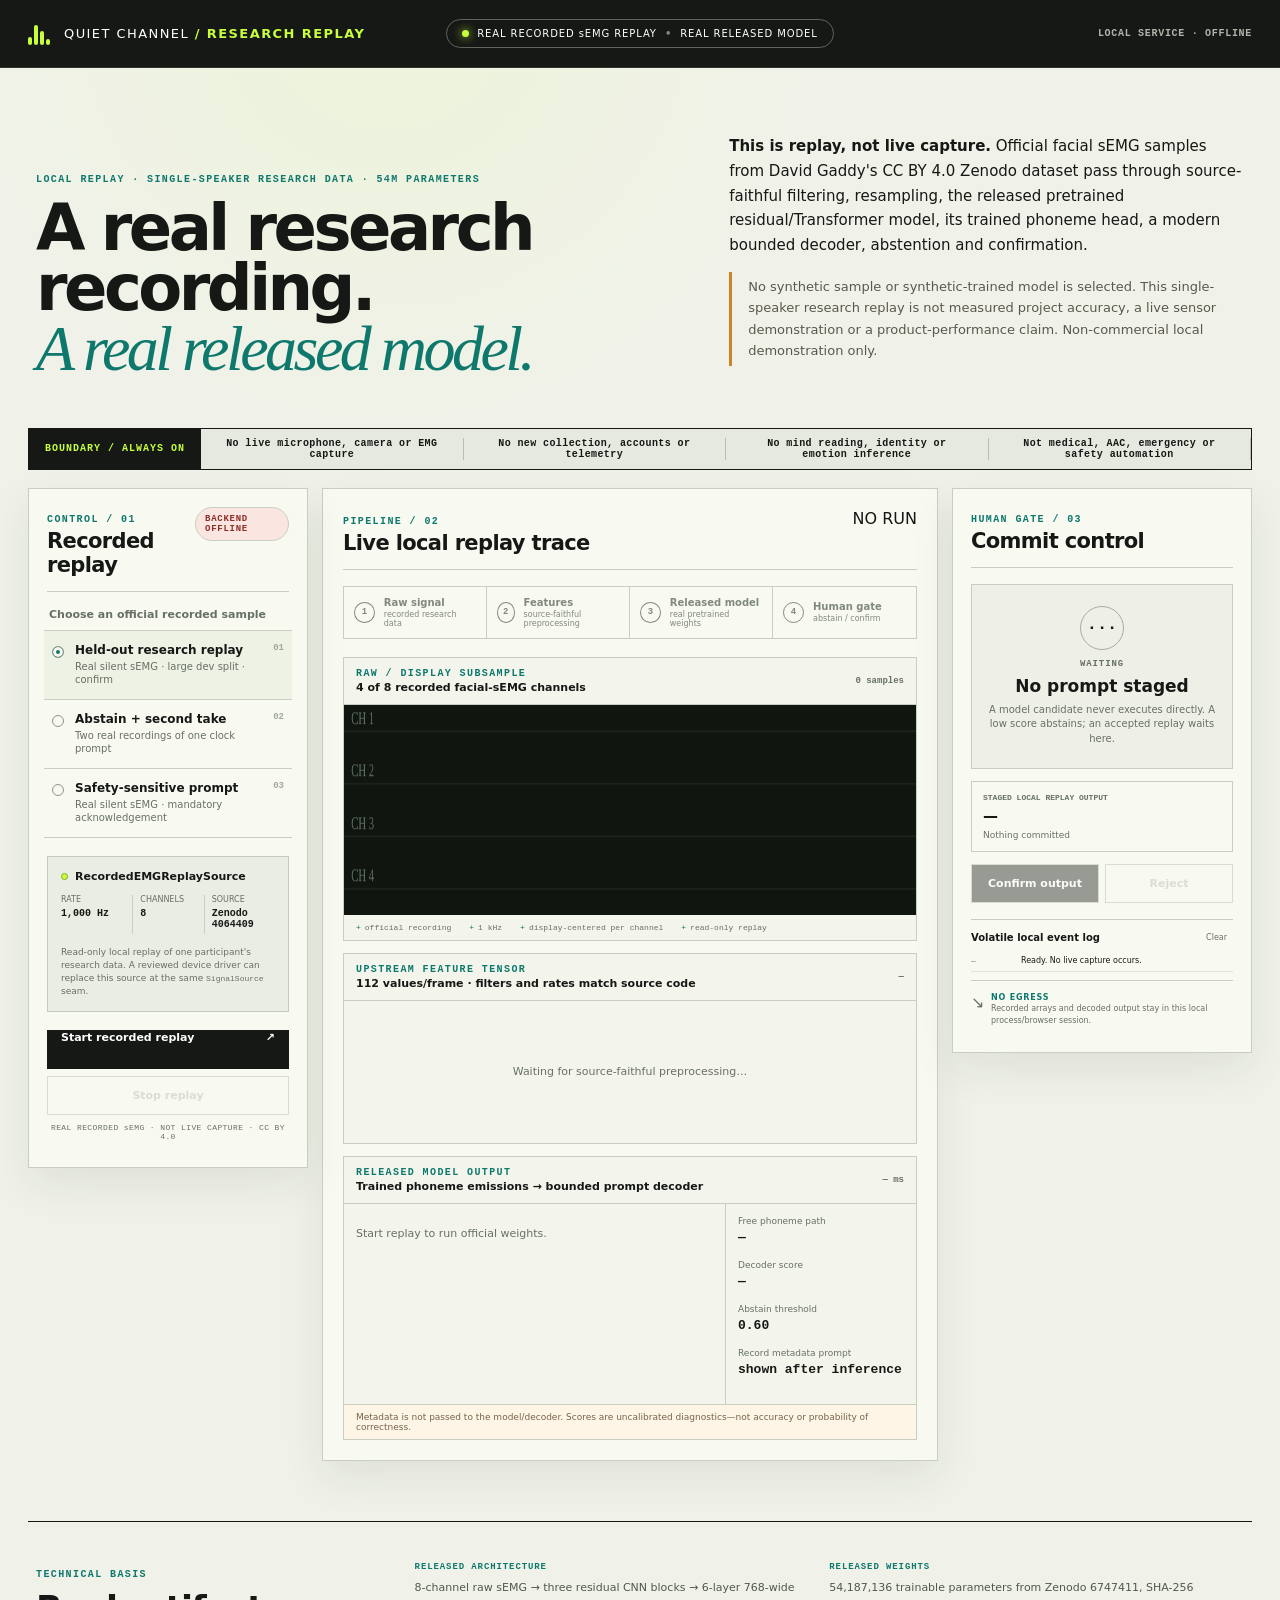
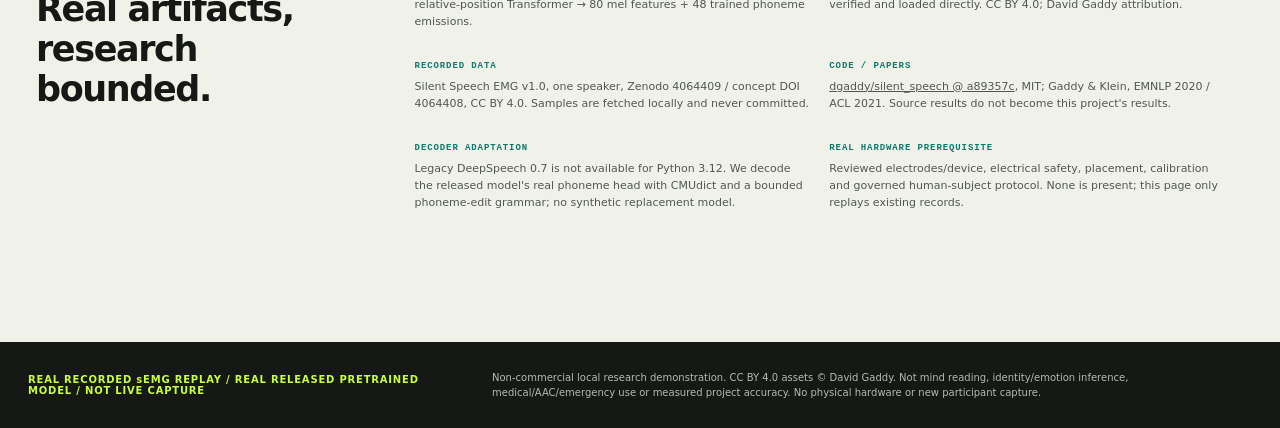
==== realtime/client/index.html @ ae97d1d3 "Upgrade demo to official model and recorded sEMG" ====
<!doctype html>
<html lang="en">
<head>
  <meta charset="utf-8">
  <meta name="viewport" content="width=device-width,initial-scale=1">
  <meta name="description" content="Local replay of real recorded silent-speech sEMG through David Gaddy's real released pretrained model.">
  <title>Quiet Channel / real research replay</title>
  <link rel="stylesheet" href="styles.css">
  <script src="app.js" defer></script>
</head>
<body>
  <a class="skip" href="#bench">Skip to replay bench</a>
  <header class="topbar">
    <a class="brand" href="/" aria-label="Quiet Channel Real Research Replay">
      <span class="brand-mark" aria-hidden="true"><i></i><i></i><i></i><i></i></span>
      <span>QUIET CHANNEL <b>/ RESEARCH REPLAY</b></span>
    </a>
    <div class="truth-chip"><span></span> REAL RECORDED sEMG REPLAY <b>•</b> REAL RELEASED MODEL</div>
    <div id="service-health" class="health">LOCAL SERVICE · CONNECTING</div>
  </header>

  <main id="bench">
    <section class="intro">
      <div>
        <p class="eyebrow">LOCAL REPLAY · SINGLE-SPEAKER RESEARCH DATA · 54M PARAMETERS</p>
        <h1>A real research recording.<br><em>A real released model.</em></h1>
      </div>
      <div class="intro-copy">
        <p><strong>This is replay, not live capture.</strong> Official facial sEMG samples from David Gaddy's CC BY 4.0 Zenodo dataset pass through source-faithful filtering, resampling, the released pretrained residual/Transformer model, its trained phoneme head, a modern bounded decoder, abstention and confirmation.</p>
        <p class="warning">No synthetic sample or synthetic-trained model is selected. This single-speaker research replay is not measured project accuracy, a live sensor demonstration or a product-performance claim. Non-commercial local demonstration only.</p>
      </div>
    </section>

    <section class="boundary" aria-label="claim boundary">
      <strong>BOUNDARY / ALWAYS ON</strong>
      <span>No live microphone, camera or EMG capture</span>
      <span>No new collection, accounts or telemetry</span>
      <span>No mind reading, identity or emotion inference</span>
      <span>Not medical, AAC, emergency or safety automation</span>
    </section>

    <div class="workspace">
      <aside class="control panel">
        <div class="panel-head">
          <div><small>CONTROL / 01</small><h2>Recorded replay</h2></div>
          <span id="capture-state" class="state ready">READY</span>
        </div>

        <fieldset id="scenario-list">
          <legend>Choose an official recorded sample</legend>
          <label class="scenario selected">
            <input type="radio" name="scenario" value="clear" checked>
            <span><b>Held-out research replay</b><small>Real silent sEMG · large dev split · confirm</small></span><em>01</em>
          </label>
          <label class="scenario">
            <input type="radio" name="scenario" value="ambiguous">
            <span><b>Abstain + second take</b><small>Two real recordings of one clock prompt</small></span><em>02</em>
          </label>
          <label class="scenario">
            <input type="radio" name="scenario" value="safety">
            <span><b>Safety-sensitive prompt</b><small>Real silent sEMG · mandatory acknowledgement</small></span><em>03</em>
          </label>
        </fieldset>

        <div class="source-card">
          <div><span class="pulse"></span><b>RecordedEMGReplaySource</b></div>
          <dl><div><dt>Rate</dt><dd>1,000 Hz</dd></div><div><dt>Channels</dt><dd>8</dd></div><div><dt>Source</dt><dd>Zenodo 4064409</dd></div></dl>
          <p>Read-only local replay of one participant's research data. A reviewed device driver can replace this source at the same <code>SignalSource</code> seam.</p>
        </div>

        <div class="actions">
          <button id="start" class="primary" type="button">Start recorded replay <span>↗</span></button>
          <button id="stop" type="button" disabled>Stop replay</button>
        </div>
        <p class="microcopy">REAL RECORDED sEMG · NOT LIVE CAPTURE · CC BY 4.0</p>
      </aside>

      <section class="pipeline panel" aria-labelledby="pipeline-title">
        <div class="panel-head">
          <div><small>PIPELINE / 02</small><h2 id="pipeline-title">Live local replay trace</h2></div>
          <span id="elapsed">NO RUN</span>
        </div>

        <ol class="rail" aria-label="pipeline stages">
          <li data-stage="raw_signal"><i>1</i><span>Raw signal<small>recorded research data</small></span></li>
          <li data-stage="features"><i>2</i><span>Features<small>source-faithful preprocessing</small></span></li>
          <li data-stage="model"><i>3</i><span>Released model<small>real pretrained weights</small></span></li>
          <li data-stage="decision"><i>4</i><span>Human gate<small>abstain / confirm</small></span></li>
        </ol>

        <div class="visuals">
          <article class="visual raw-card">
            <header><div><small>RAW / DISPLAY SUBSAMPLE</small><b>4 of 8 recorded facial-sEMG channels</b></div><span id="sample-count">0 samples</span></header>
            <canvas id="signal-canvas" width="960" height="230" aria-label="Replay display of recorded research sEMG channels"></canvas>
            <footer><span>official recording</span><span>1 kHz</span><span>display-centered per channel</span><span>read-only replay</span></footer>
          </article>

          <article class="visual feature-card">
            <header><div><small>UPSTREAM FEATURE TENSOR</small><b>112 values/frame · filters and rates match source code</b></div><span id="feature-shape">—</span></header>
            <div id="feature-bars" class="feature-bars" aria-label="Extracted real-recording feature values"><p>Waiting for source-faithful preprocessing…</p></div>
          </article>

          <article class="visual model-card">
            <header><div><small>RELEASED MODEL OUTPUT</small><b>Trained phoneme emissions → bounded prompt decoder</b></div><span id="latency">— ms</span></header>
            <div class="model-grid">
              <div id="candidates" class="candidates"><p>Start replay to run official weights.</p></div>
              <dl class="metrics">
                <div><dt>Free phoneme path</dt><dd id="raw-ctc">—</dd></div>
                <div><dt>Decoder score</dt><dd id="confidence">—</dd></div>
                <div><dt>Abstain threshold</dt><dd>0.60</dd></div>
                <div><dt>Record metadata prompt</dt><dd id="record-reference">shown after inference</dd></div>
              </dl>
            </div>
            <p class="score-note">Metadata is not passed to the model/decoder. Scores are uncalibrated diagnostics—not accuracy or probability of correctness.</p>
          </article>
        </div>
      </section>

      <aside class="decision panel">
        <div class="panel-head"><div><small>HUMAN GATE / 03</small><h2>Commit control</h2></div></div>
        <div id="decision-box" class="decision-box idle">
          <span class="decision-icon">···</span>
          <small id="decision-label">WAITING</small>
          <h3 id="decision-title">No prompt staged</h3>
          <p id="decision-reason">A model candidate never executes directly. A low score abstains; an accepted replay waits here.</p>
        </div>
        <div id="output-card" class="output-card">
          <small>STAGED LOCAL REPLAY OUTPUT</small>
          <strong id="staged-output">—</strong>
          <span id="output-status">Nothing committed</span>
        </div>
        <label id="safety-row" class="safety-row hidden"><input id="safety-ack" type="checkbox"> I reviewed this safety-sensitive replay candidate. No actuation is connected.</label>
        <div class="decision-actions">
          <button id="confirm" class="confirm" type="button" disabled>Confirm output</button>
          <button id="reject" type="button" disabled>Reject</button>
          <button id="repair" class="repair hidden" type="button">Replay second real take</button>
        </div>
        <div class="privacy-log">
          <header><b>Volatile local event log</b><button id="clear-log" type="button">Clear</button></header>
          <ol id="event-log"><li><time>—</time><span>Ready. No live capture occurs.</span></li></ol>
        </div>
        <p class="no-egress"><span>↘</span><b>NO EGRESS</b> Recorded arrays and decoded output stay in this local process/browser session.</p>
      </aside>
    </div>

    <section class="technical">
      <div><small>TECHNICAL BASIS</small><h2>Real artifacts,<br>research bounded.</h2></div>
      <dl>
        <div><dt>Released architecture</dt><dd>8-channel raw sEMG → three residual CNN blocks → 6-layer 768-wide relative-position Transformer → 80 mel features + 48 trained phoneme emissions.</dd></div>
        <div><dt>Released weights</dt><dd>54,187,136 trainable parameters from Zenodo 6747411, SHA-256 verified and loaded directly. CC BY 4.0; David Gaddy attribution.</dd></div>
        <div><dt>Recorded data</dt><dd>Silent Speech EMG v1.0, one speaker, Zenodo 4064409 / concept DOI 4064408, CC BY 4.0. Samples are fetched locally and never committed.</dd></div>
        <div><dt>Code / papers</dt><dd><a href="https://github.com/dgaddy/silent_speech/tree/a89357c2086609b432919b9d14ffc0be5d8983d5">dgaddy/silent_speech @ a89357c</a>, MIT; Gaddy &amp; Klein, EMNLP 2020 / ACL 2021. Source results do not become this project's results.</dd></div>
        <div><dt>Decoder adaptation</dt><dd>Legacy DeepSpeech 0.7 is not available for Python 3.12. We decode the released model's real phoneme head with CMUdict and a bounded phoneme-edit grammar; no synthetic replacement model.</dd></div>
        <div><dt>Real hardware prerequisite</dt><dd>Reviewed electrodes/device, electrical safety, placement, calibration and governed human-subject protocol. None is present; this page only replays existing records.</dd></div>
      </dl>
    </section>
  </main>

  <footer class="footer">
    <strong>REAL RECORDED sEMG REPLAY / REAL RELEASED PRETRAINED MODEL / NOT LIVE CAPTURE</strong>
    <p>Non-commercial local research demonstration. CC BY 4.0 assets © David Gaddy. Not mind reading, identity/emotion inference, medical/AAC/emergency use or measured project accuracy. No physical hardware or new participant capture.</p>
  </footer>
</body>
</html>
---- realtime/client/styles.css ----
:root{--ink:#151815;--paper:#f0f2e9;--panel:#f8faf2;--line:#c9cec2;--muted:#677064;--lime:#c8ff3d;--teal:#0e786d;--red:#c94638;--amber:#cc842c;--blue:#2e62d5;--shadow:0 16px 40px rgba(27,33,26,.08);font-family:Inter,ui-sans-serif,system-ui,-apple-system,BlinkMacSystemFont,"Segoe UI",sans-serif;color:var(--ink);background:var(--paper);font-synthesis:none}
*{box-sizing:border-box}body{margin:0;background:radial-gradient(circle at 30% 0,rgba(200,255,61,.09),transparent 27rem),var(--paper)}button,input{font:inherit}button{cursor:pointer}button:disabled{cursor:not-allowed;opacity:.42}a{color:inherit}.skip{position:fixed;top:-60px;left:20px;background:var(--ink);color:white;padding:12px;z-index:99}.skip:focus{top:20px}
.topbar{height:68px;border-bottom:1px solid #30342f;background:var(--ink);color:white;display:grid;grid-template-columns:1fr auto 1fr;align-items:center;padding:0 28px;position:sticky;top:0;z-index:20}.brand{display:flex;align-items:center;gap:12px;text-decoration:none;font-size:13px;letter-spacing:.11em}.brand b{color:var(--lime);font-weight:650}.brand-mark{display:flex;align-items:end;gap:2px;width:24px;height:22px}.brand-mark i{display:block;width:4px;border-radius:3px;background:var(--lime);animation:levels 1.8s ease-in-out infinite}.brand-mark i:nth-child(1){height:8px}.brand-mark i:nth-child(2){height:20px;animation-delay:.2s}.brand-mark i:nth-child(3){height:14px;animation-delay:.4s}.brand-mark i:nth-child(4){height:6px;animation-delay:.6s}@keyframes levels{50%{transform:scaleY(.55)}}.truth-chip{border:1px solid #5e655a;border-radius:99px;padding:8px 15px;font-size:10px;letter-spacing:.09em;display:flex;align-items:center;gap:8px}.truth-chip span{width:7px;height:7px;background:var(--lime);border-radius:50%;box-shadow:0 0 10px var(--lime)}.truth-chip b{color:#818a7b}.health{justify-self:end;font:600 10px ui-monospace,SFMono-Regular,monospace;color:#aeb5aa;letter-spacing:.07em}.health.online{color:var(--lime)}
main{max-width:1600px;margin:auto;padding:0 28px 60px}.intro{display:grid;grid-template-columns:1.1fr .9fr;gap:5vw;padding:66px 8px 48px;align-items:end}.eyebrow,.panel-head small,.technical small,.visual header small{font:650 10px ui-monospace,SFMono-Regular,monospace;letter-spacing:.14em;color:var(--teal)}h1{font-size:clamp(44px,5vw,78px);letter-spacing:-.055em;line-height:.94;margin:13px 0 0;font-weight:620}h1 em{font-family:Georgia,serif;font-weight:400;color:var(--teal)}.intro-copy{font-size:15px;line-height:1.65;max-width:660px}.intro-copy p{margin:0 0 14px}.warning{border-left:3px solid var(--amber);padding:4px 0 4px 16px;color:#5a574e;font-size:13px}.boundary{border:1px solid var(--ink);display:flex;align-items:center;gap:0;background:#e6e9df;min-height:42px;margin-bottom:18px;font:600 10px ui-monospace,SFMono-Regular,monospace;letter-spacing:.04em}.boundary strong{align-self:stretch;display:flex;align-items:center;padding:0 16px;background:var(--ink);color:var(--lime);letter-spacing:.1em}.boundary span{padding:0 17px;border-right:1px solid #b9beb2;flex:1;text-align:center}
.workspace{display:grid;grid-template-columns:280px minmax(560px,1fr) 300px;gap:14px;align-items:start}.panel{background:var(--panel);border:1px solid var(--line);box-shadow:var(--shadow);min-width:0}.control,.decision{padding:18px;position:sticky;top:84px}.pipeline{padding:20px}.panel-head{display:flex;align-items:start;justify-content:space-between;border-bottom:1px solid var(--line);padding-bottom:14px;margin-bottom:16px}.panel-head h2{font-size:21px;letter-spacing:-.03em;margin:3px 0 0}.state{font:700 9px ui-monospace,monospace;border:1px solid var(--line);border-radius:99px;padding:6px 9px;letter-spacing:.08em}.state.running{background:#ecffd1;border-color:#8bb83a;color:#365913}.state.abstain{background:#fff1dd;border-color:#d69245;color:#7b4614}.state.confirmed{background:#dff7f1;border-color:#4e9b8e;color:#185d55}.state.error,.state.stopped{background:#fbe5e1;color:#8b3029}
fieldset{padding:0;border:0;margin:0 0 15px}legend{font-size:11px;font-weight:700;margin-bottom:9px;color:var(--muted)}.scenario{display:grid;grid-template-columns:14px 1fr auto;gap:9px;align-items:start;padding:12px 8px;margin:0 -3px;border-top:1px solid var(--line);cursor:pointer}.scenario:last-child{border-bottom:1px solid var(--line)}.scenario input{appearance:none;width:12px;height:12px;margin:3px 0;border-radius:50%;border:1px solid #8e9689}.scenario input:checked{background:var(--teal);box-shadow:inset 0 0 0 3px var(--panel)}.scenario span{display:flex;flex-direction:column;gap:3px}.scenario b{font-size:12px}.scenario small{font-size:10px;color:var(--muted);line-height:1.35}.scenario em{font:600 9px ui-monospace,monospace;color:#a1a89c;font-style:normal}.scenario.selected{background:#edf2e5}.source-card{background:#e9ede3;border:1px solid #c4cabd;padding:13px;margin:18px 0}.source-card>div{display:flex;align-items:center;gap:7px;font-size:11px}.pulse{width:7px;height:7px;border-radius:50%;background:var(--lime);border:1px solid #82aa23}.source-card dl{display:grid;grid-template-columns:repeat(3,1fr);margin:12px 0}.source-card dl div{border-left:1px solid var(--line);padding-left:7px}.source-card dl div:first-child{border:0;padding:0}.source-card dt{font-size:8px;text-transform:uppercase;color:var(--muted)}.source-card dd{font:600 10px ui-monospace,monospace;margin:4px 0}.source-card p{font-size:9px;line-height:1.45;color:var(--muted);margin:0}.source-card code{font-size:8px}.actions{display:grid;gap:7px}.actions button,.decision-actions button{border:1px solid #adb4a6;background:transparent;min-height:39px;font-size:11px;font-weight:700}.actions .primary{background:var(--ink);color:white;border-color:var(--ink);display:flex;justify-content:space-between;padding:0 13px}.actions .primary:hover{color:var(--lime)}.microcopy{text-align:center;font:8px ui-monospace,monospace;color:var(--muted);letter-spacing:.05em}
.rail{list-style:none;display:grid;grid-template-columns:repeat(4,1fr);padding:0;margin:0 0 18px;border:1px solid var(--line)}.rail li{display:flex;align-items:center;gap:9px;padding:10px;border-right:1px solid var(--line);color:#81897d;position:relative}.rail li:last-child{border:0}.rail li.active{background:#edffd1;color:var(--ink)}.rail li.done:after{content:"";position:absolute;bottom:0;left:0;right:0;height:3px;background:var(--teal)}.rail i{font:600 9px ui-monospace,monospace;border:1px solid currentColor;border-radius:50%;width:21px;height:21px;display:grid;place-items:center;font-style:normal}.rail span{font-size:10px;font-weight:700}.rail small{display:block;font-size:8px;font-weight:500;margin-top:2px}.visuals{display:grid;gap:12px}.visual{border:1px solid var(--line);background:#f3f5ed}.visual header{padding:10px 12px;border-bottom:1px solid var(--line);display:flex;justify-content:space-between;align-items:center}.visual header>div{display:flex;flex-direction:column;gap:2px}.visual header b{font-size:11px}.visual header>span{font:600 9px ui-monospace,monospace;color:var(--muted)}#signal-canvas{display:block;width:100%;height:210px;background:#101510}.raw-card footer{display:flex;gap:18px;padding:8px 12px;font:8px ui-monospace,monospace;color:var(--muted)}.raw-card footer span:before{content:"+";color:var(--teal);margin-right:4px}.feature-bars{height:142px;padding:15px;display:flex;align-items:end;gap:5px;overflow:hidden}.feature-bars p{align-self:center;margin:auto;color:var(--muted);font-size:11px}.feature-bars i{display:block;flex:1;min-width:4px;background:linear-gradient(to top,var(--teal),#77c9ab);height:var(--height);transition:height .25s;border-radius:2px 2px 0 0}.model-grid{display:grid;grid-template-columns:1fr 190px;min-height:150px}.candidates{padding:12px;border-right:1px solid var(--line)}.candidates p{font-size:11px;color:var(--muted)}.candidate{display:grid;grid-template-columns:22px 1fr auto;gap:9px;align-items:center;padding:8px 0;border-bottom:1px solid #d8ddd2}.candidate i{font:700 9px ui-monospace,monospace;width:18px;height:18px;border-radius:50%;background:#dce2d6;display:grid;place-items:center;font-style:normal}.candidate:first-child i{background:var(--lime)}.candidate b{font-size:13px}.candidate span{font:600 9px ui-monospace,monospace;color:var(--muted)}.metrics{margin:0;padding:12px}.metrics div{margin-bottom:15px}.metrics dt{font-size:9px;color:var(--muted)}.metrics dd{font:650 13px ui-monospace,monospace;margin:4px 0;overflow-wrap:anywhere}.score-note{margin:0;border-top:1px solid var(--line);padding:7px 12px;font-size:9px;color:#76644b;background:#fff5e6}
.decision-box{border:1px solid var(--line);padding:16px;text-align:center;min-height:185px;display:flex;flex-direction:column;align-items:center;justify-content:center;background:#eef0e8}.decision-icon{font:700 17px ui-monospace,monospace;border:1px solid #a6aea0;width:44px;height:44px;display:grid;place-items:center;border-radius:50%;margin-bottom:9px}.decision-box small{font:700 9px ui-monospace,monospace;color:var(--muted);letter-spacing:.1em}.decision-box h3{font-size:17px;margin:7px 0}.decision-box p{font-size:10px;line-height:1.45;color:var(--muted);margin:0}.decision-box.abstain{background:#fff0dc;border-color:#d79a57}.decision-box.abstain .decision-icon{color:var(--amber);border-color:var(--amber)}.decision-box.confirm_required{background:#efffcf;border-color:#a7c95b}.decision-box.confirm_required .decision-icon{background:var(--lime)}.decision-box.confirmed{background:#dff6ef;border-color:#62a496}.output-card{margin:12px 0;border:1px solid var(--line);padding:11px;display:flex;flex-direction:column;gap:5px}.output-card small{font:650 8px ui-monospace,monospace;color:var(--muted)}.output-card strong{font-size:15px}.output-card span{font-size:9px;color:var(--muted)}.safety-row{display:flex;gap:8px;align-items:start;padding:10px;background:#fff0dd;font-size:10px;line-height:1.4}.hidden{display:none!important}.decision-actions{display:grid;grid-template-columns:1fr 1fr;gap:6px}.decision-actions .confirm{background:var(--ink);color:white}.decision-actions .repair{grid-column:1/-1;background:var(--amber);border-color:var(--amber);color:white}.privacy-log{margin-top:16px;border-top:1px solid var(--line);padding-top:12px}.privacy-log header{display:flex;justify-content:space-between;font-size:10px}.privacy-log header button{border:0;background:transparent;font-size:8px;color:var(--muted)}.privacy-log ol{list-style:none;padding:0;margin:8px 0;max-height:155px;overflow:auto}.privacy-log li{display:grid;grid-template-columns:45px 1fr;gap:5px;padding:5px 0;border-bottom:1px solid #e0e3db;font-size:8px;line-height:1.35}.privacy-log time{font-family:ui-monospace,monospace;color:var(--muted)}.no-egress{border-top:1px solid var(--line);padding-top:11px;font-size:8px;color:var(--muted);display:grid;grid-template-columns:20px auto;line-height:1.4}.no-egress span{grid-row:span 2;font-size:16px}.no-egress b{color:var(--teal);letter-spacing:.1em}
.technical{display:grid;grid-template-columns:.55fr 1.45fr;gap:5vw;margin-top:60px;border-top:1px solid var(--ink);padding:40px 8px}.technical h2{font-size:35px;letter-spacing:-.04em;margin:8px 0}.technical dl{margin:0;display:grid;grid-template-columns:1fr 1fr}.technical dl div{padding:0 20px 24px 0}.technical dt{font:700 9px ui-monospace,monospace;color:var(--teal);text-transform:uppercase;letter-spacing:.1em}.technical dd{margin:7px 0;font-size:11px;line-height:1.55;color:#50584f}.footer{background:var(--ink);color:white;display:flex;justify-content:space-between;gap:30px;align-items:center;padding:28px max(28px,calc((100vw - 1544px)/2));font-size:10px}.footer strong{color:var(--lime);letter-spacing:.08em}.footer p{max-width:760px;line-height:1.5;color:#b4bcb0;margin:0}
@media(max-width:1200px){.workspace{grid-template-columns:240px 1fr}.decision{grid-column:1/-1;position:static;display:grid;grid-template-columns:1fr 1fr;gap:12px}.decision .panel-head,.decision .privacy-log,.decision .no-egress{grid-column:1/-1}.boundary{flex-wrap:wrap}.boundary span{padding:10px}.truth-chip{font-size:8px}}
@media(max-width:820px){.topbar{height:auto;min-height:72px;grid-template-columns:1fr auto;padding:12px 16px}.truth-chip{grid-column:1/-1;grid-row:2;margin-top:9px;justify-content:center}.health{font-size:8px}main{padding:0 12px 40px}.intro{grid-template-columns:1fr;padding:40px 4px 28px}.boundary{display:block}.boundary>*{display:block!important;text-align:left!important;padding:9px 13px!important}.workspace{grid-template-columns:1fr}.control,.decision{position:static}.rail span small{display:none}.pipeline{padding:12px}.model-grid{grid-template-columns:1fr}.candidates{border-right:0;border-bottom:1px solid var(--line)}.decision{display:block}.technical{grid-template-columns:1fr}.technical dl{grid-template-columns:1fr}.footer{display:block;padding:25px 18px}.footer p{margin-top:12px}}
@media(prefers-reduced-motion:reduce){*{animation:none!important;transition:none!important}}
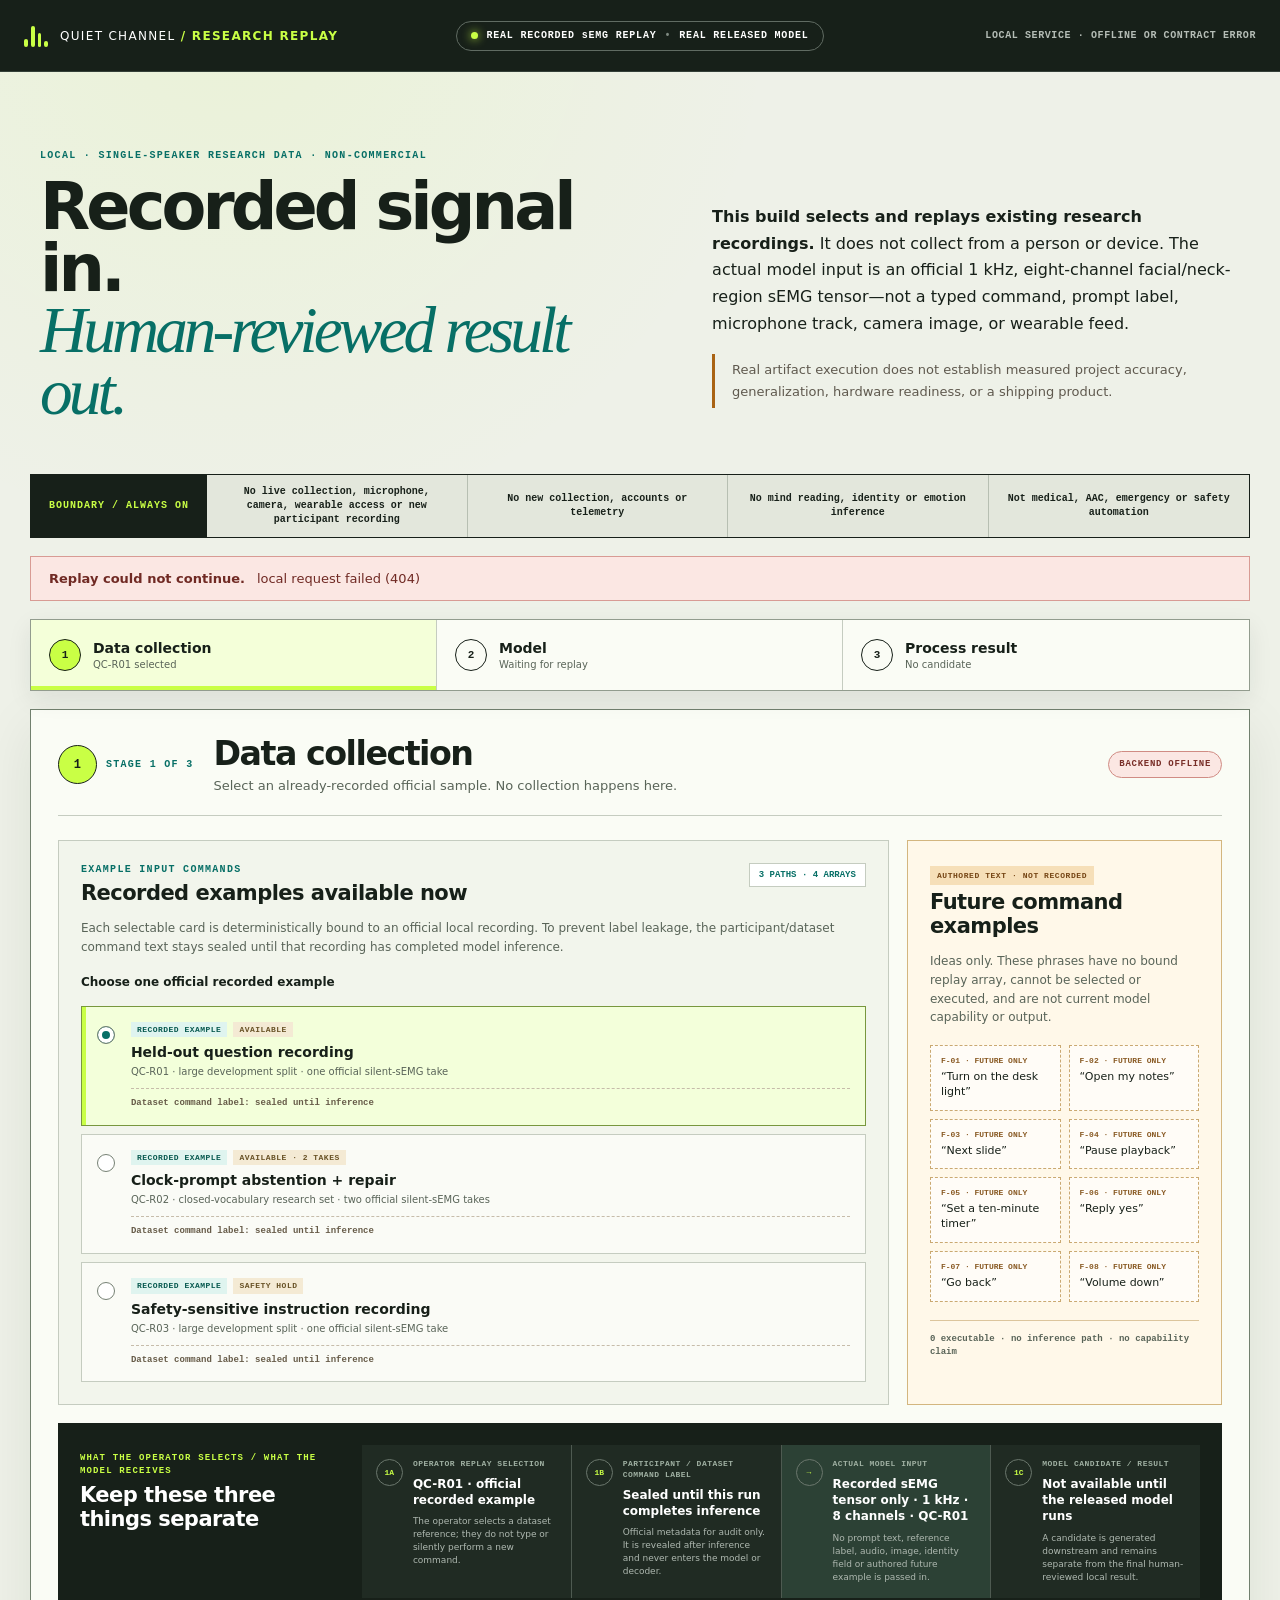
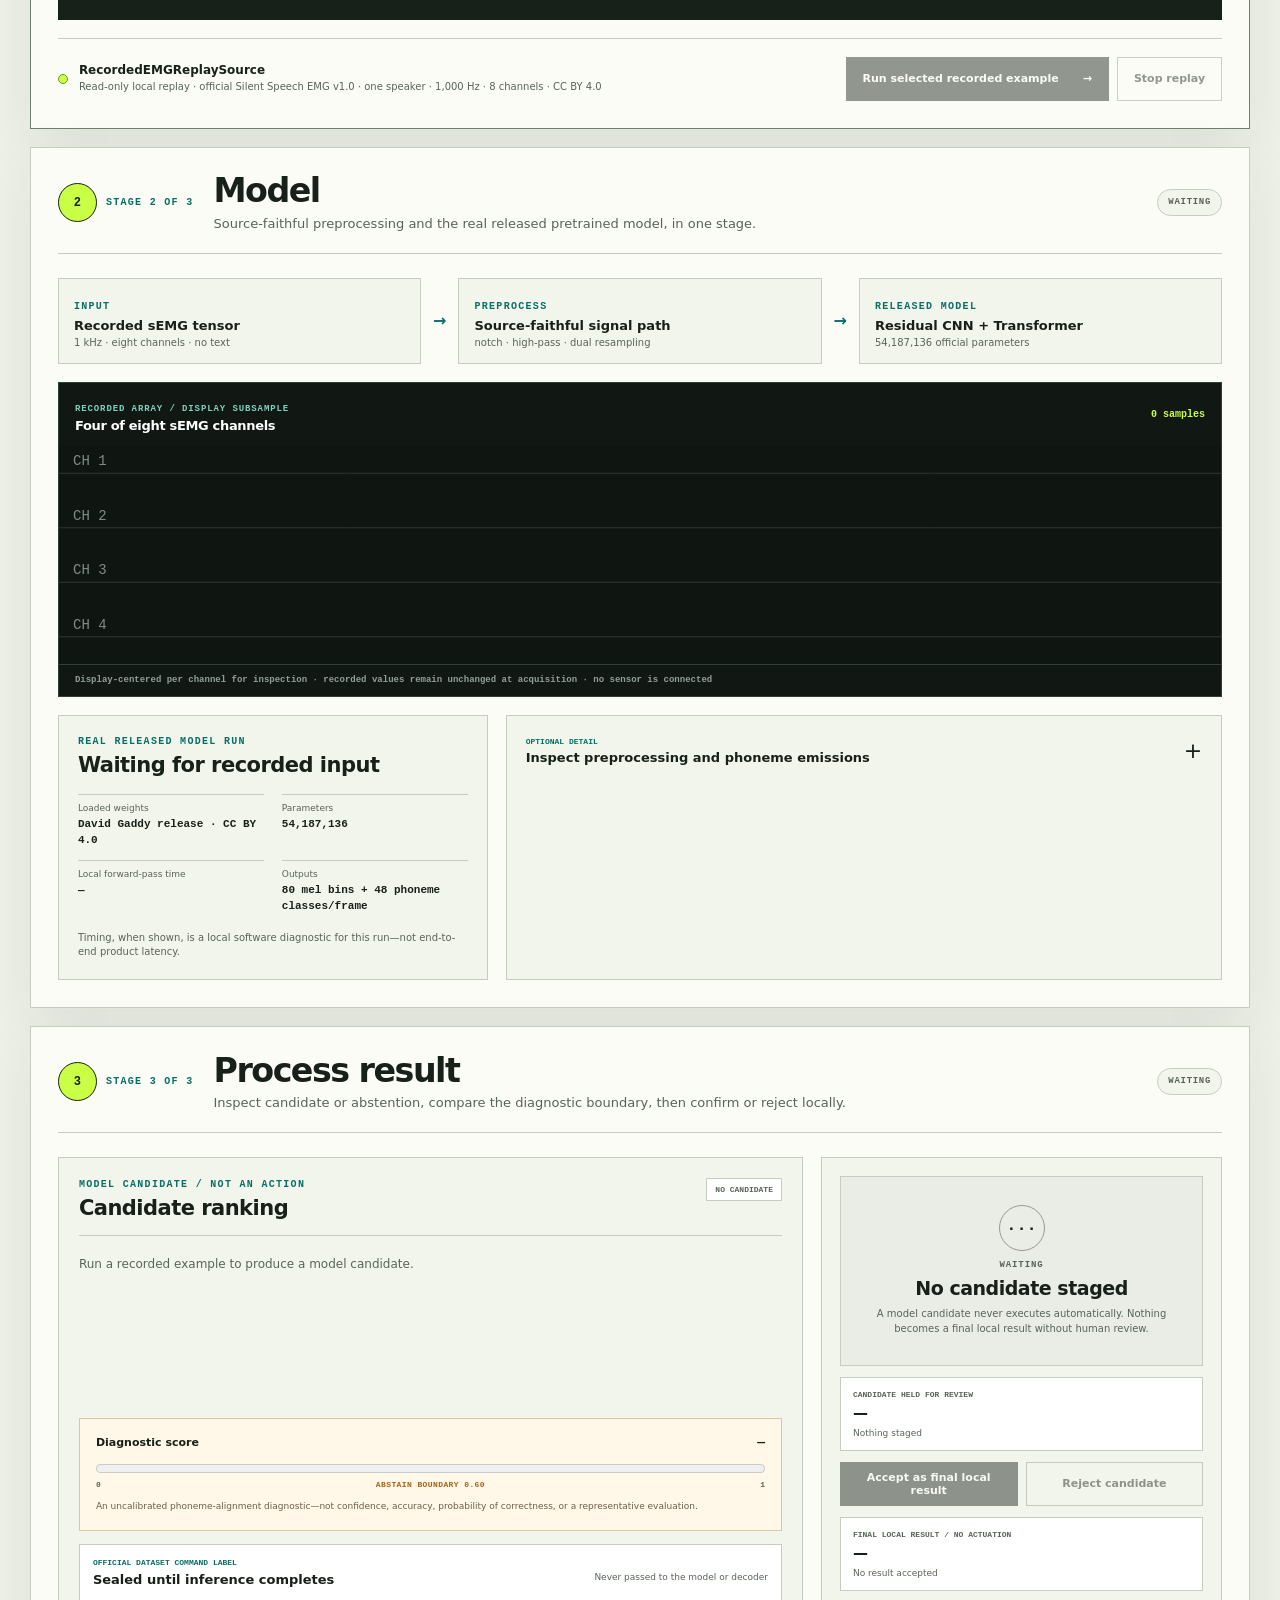
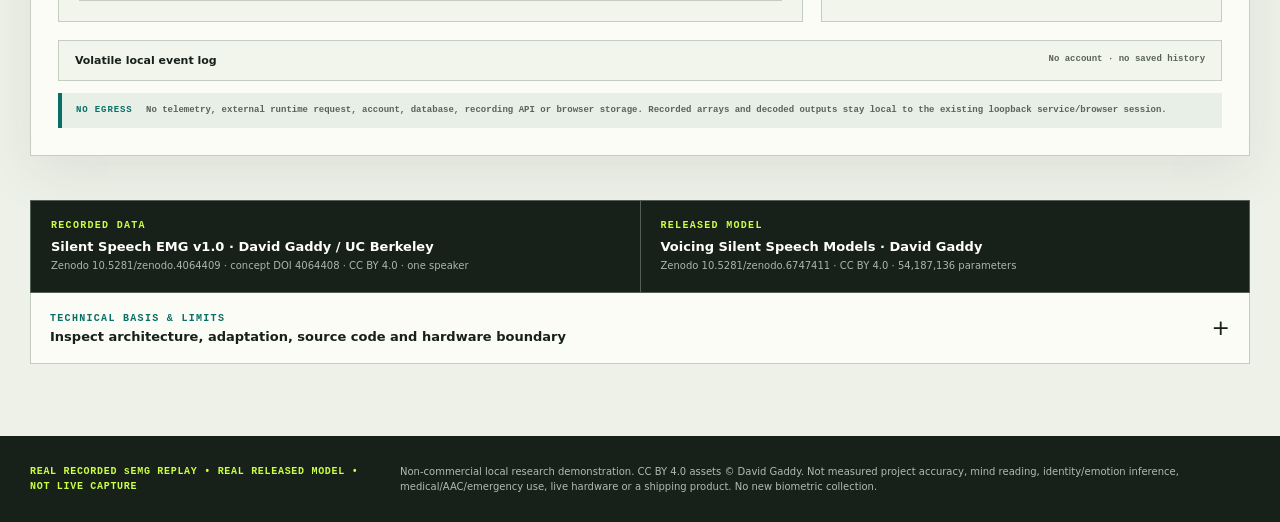
==== commit 73c62696: "Redesign recorded replay around three stages" ====
--- a/realtime/client/index.html
+++ b/realtime/client/index.html
@@ -3,162 +3,267 @@
 <head>
   <meta charset="utf-8">
   <meta name="viewport" content="width=device-width,initial-scale=1">
-  <meta name="description" content="Local replay of real recorded silent-speech sEMG through David Gaddy's real released pretrained model.">
-  <title>Quiet Channel / real research replay</title>
+  <meta name="description" content="Local three-stage replay of real recorded silent-speech sEMG through David Gaddy's real released pretrained model.">
+  <title>Quiet Channel / real recorded-sEMG replay</title>
   <link rel="stylesheet" href="styles.css">
+  <script src="replay-contract.js" defer></script>
   <script src="app.js" defer></script>
 </head>
 <body>
-  <a class="skip" href="#bench">Skip to replay bench</a>
+  <a class="skip-link" href="#stage-data">Skip to Data collection</a>
   <header class="topbar">
-    <a class="brand" href="/" aria-label="Quiet Channel Real Research Replay">
+    <a class="brand" href="#top" aria-label="Quiet Channel research replay, return to top">
       <span class="brand-mark" aria-hidden="true"><i></i><i></i><i></i><i></i></span>
       <span>QUIET CHANNEL <b>/ RESEARCH REPLAY</b></span>
     </a>
-    <div class="truth-chip"><span></span> REAL RECORDED sEMG REPLAY <b>•</b> REAL RELEASED MODEL</div>
-    <div id="service-health" class="health">LOCAL SERVICE · CONNECTING</div>
+    <p class="truth-chip"><span aria-hidden="true"></span> REAL RECORDED sEMG REPLAY <b>•</b> REAL RELEASED MODEL</p>
+    <p id="service-health" class="health" role="status" aria-live="polite">LOCAL SERVICE · CONNECTING</p>
   </header>
 
-  <main id="bench">
-    <section class="intro">
+  <main id="top">
+    <section class="hero" aria-labelledby="page-title">
       <div>
-        <p class="eyebrow">LOCAL REPLAY · SINGLE-SPEAKER RESEARCH DATA · 54M PARAMETERS</p>
-        <h1>A real research recording.<br><em>A real released model.</em></h1>
-      </div>
-      <div class="intro-copy">
-        <p><strong>This is replay, not live capture.</strong> Official facial sEMG samples from David Gaddy's CC BY 4.0 Zenodo dataset pass through source-faithful filtering, resampling, the released pretrained residual/Transformer model, its trained phoneme head, a modern bounded decoder, abstention and confirmation.</p>
-        <p class="warning">No synthetic sample or synthetic-trained model is selected. This single-speaker research replay is not measured project accuracy, a live sensor demonstration or a product-performance claim. Non-commercial local demonstration only.</p>
-      </div>
-    </section>
-
-    <section class="boundary" aria-label="claim boundary">
-      <strong>BOUNDARY / ALWAYS ON</strong>
-      <span>No live microphone, camera or EMG capture</span>
-      <span>No new collection, accounts or telemetry</span>
-      <span>No mind reading, identity or emotion inference</span>
-      <span>Not medical, AAC, emergency or safety automation</span>
-    </section>
-
-    <div class="workspace">
-      <aside class="control panel">
-        <div class="panel-head">
-          <div><small>CONTROL / 01</small><h2>Recorded replay</h2></div>
-          <span id="capture-state" class="state ready">READY</span>
+        <p class="eyebrow">LOCAL · SINGLE-SPEAKER RESEARCH DATA · NON-COMMERCIAL</p>
+        <h1 id="page-title">Recorded signal in.<br><em>Human-reviewed result out.</em></h1>
+      </div>
+      <div class="hero-copy">
+        <p><strong>This build selects and replays existing research recordings.</strong> It does not collect from a person or device. The actual model input is an official 1 kHz, eight-channel facial/neck-region sEMG tensor—not a typed command, prompt label, microphone track, camera image, or wearable feed.</p>
+        <p class="warning">Real artifact execution does not establish measured project accuracy, generalization, hardware readiness, or a shipping product.</p>
+      </div>
+    </section>
+
+    <section class="boundary" aria-labelledby="boundary-title">
+      <h2 id="boundary-title">BOUNDARY / ALWAYS ON</h2>
+      <ul>
+        <li>No live collection, microphone, camera, wearable access or new participant recording</li>
+        <li>No new collection, accounts or telemetry</li>
+        <li>No mind reading, identity or emotion inference</li>
+        <li>Not medical, AAC, emergency or safety automation</li>
+      </ul>
+    </section>
+
+    <div id="error-banner" class="error-banner" role="alert" tabindex="-1" hidden>
+      <strong>Replay could not continue.</strong>
+      <span id="error-message">The local service returned an error. No output was accepted.</span>
+    </div>
+
+    <nav class="stage-progress" aria-label="Replay stages">
+      <ol>
+        <li class="active" data-progress-stage="data-collection">
+          <a href="#stage-data" aria-current="step"><span class="stage-number">1</span><span><b>Data collection</b><small id="progress-data-state">Select a recorded example</small></span></a>
+        </li>
+        <li data-progress-stage="model">
+          <a href="#stage-model"><span class="stage-number">2</span><span><b>Model</b><small id="progress-model-state">Waiting for replay</small></span></a>
+        </li>
+        <li data-progress-stage="process-result">
+          <a href="#stage-result"><span class="stage-number">3</span><span><b>Process result</b><small id="progress-result-state">No candidate</small></span></a>
+        </li>
+      </ol>
+      <p id="stage-announcer" class="sr-only" role="status" aria-live="polite">Stage 1 of 3, Data collection.</p>
+    </nav>
+
+    <section id="stage-data" class="stage-panel active" data-stage-panel="data-collection" aria-labelledby="stage-data-title">
+      <header class="stage-header">
+        <div class="stage-kicker"><span>1</span><p>STAGE 1 OF 3</p></div>
+        <div><h2 id="stage-data-title">Data collection</h2><p>Select an already-recorded official sample. No collection happens here.</p></div>
+        <span id="capture-state" class="state ready" role="status">READY</span>
+      </header>
+
+      <div class="collection-grid">
+        <div class="recorded-area">
+          <div class="section-heading">
+            <div><p class="eyebrow">EXAMPLE INPUT COMMANDS</p><h3>Recorded examples available now</h3></div>
+            <span id="scenario-contract-state" class="count-chip">3 PATHS · 4 ARRAYS</span>
+          </div>
+          <p class="section-intro">Each selectable card is deterministically bound to an official local recording. To prevent label leakage, the participant/dataset command text stays sealed until that recording has completed model inference.</p>
+
+          <fieldset id="scenario-list">
+            <legend>Choose one official recorded example</legend>
+            <label class="recorded-example selected" data-scenario="clear" data-example-id="QC-R01">
+              <input type="radio" name="scenario" value="clear" checked>
+              <span class="example-copy">
+                <span class="example-badges"><b>RECORDED EXAMPLE</b><em>AVAILABLE</em></span>
+                <strong>Held-out question recording</strong>
+                <small>QC-R01 · large development split · one official silent-sEMG take</small>
+                <span class="recorded-label">Dataset command label: sealed until inference</span>
+              </span>
+            </label>
+            <label class="recorded-example" data-scenario="ambiguous" data-example-id="QC-R02">
+              <input type="radio" name="scenario" value="ambiguous">
+              <span class="example-copy">
+                <span class="example-badges"><b>RECORDED EXAMPLE</b><em>AVAILABLE · 2 TAKES</em></span>
+                <strong>Clock-prompt abstention + repair</strong>
+                <small>QC-R02 · closed-vocabulary research set · two official silent-sEMG takes</small>
+                <span class="recorded-label">Dataset command label: sealed until inference</span>
+              </span>
+            </label>
+            <label class="recorded-example" data-scenario="safety" data-example-id="QC-R03">
+              <input type="radio" name="scenario" value="safety">
+              <span class="example-copy">
+                <span class="example-badges"><b>RECORDED EXAMPLE</b><em>SAFETY HOLD</em></span>
+                <strong>Safety-sensitive instruction recording</strong>
+                <small>QC-R03 · large development split · one official silent-sEMG take</small>
+                <span class="recorded-label">Dataset command label: sealed until inference</span>
+              </span>
+            </label>
+          </fieldset>
         </div>
 
-        <fieldset id="scenario-list">
-          <legend>Choose an official recorded sample</legend>
-          <label class="scenario selected">
-            <input type="radio" name="scenario" value="clear" checked>
-            <span><b>Held-out research replay</b><small>Real silent sEMG · large dev split · confirm</small></span><em>01</em>
-          </label>
-          <label class="scenario">
-            <input type="radio" name="scenario" value="ambiguous">
-            <span><b>Abstain + second take</b><small>Two real recordings of one clock prompt</small></span><em>02</em>
-          </label>
-          <label class="scenario">
-            <input type="radio" name="scenario" value="safety">
-            <span><b>Safety-sensitive prompt</b><small>Real silent sEMG · mandatory acknowledgement</small></span><em>03</em>
-          </label>
-        </fieldset>
-
-        <div class="source-card">
-          <div><span class="pulse"></span><b>RecordedEMGReplaySource</b></div>
-          <dl><div><dt>Rate</dt><dd>1,000 Hz</dd></div><div><dt>Channels</dt><dd>8</dd></div><div><dt>Source</dt><dd>Zenodo 4064409</dd></div></dl>
-          <p>Read-only local replay of one participant's research data. A reviewed device driver can replace this source at the same <code>SignalSource</code> seam.</p>
+        <aside class="future-area" aria-labelledby="future-title">
+          <div class="future-label">AUTHORED TEXT · NOT RECORDED</div>
+          <h3 id="future-title">Future command examples</h3>
+          <p>Ideas only. These phrases have no bound replay array, cannot be selected or executed, and are not current model capability or output.</p>
+          <ul id="future-command-list" class="future-list" aria-label="Non-executable future command examples"></ul>
+          <p class="future-foot"><strong>0 executable</strong> · no inference path · no capability claim</p>
+        </aside>
+      </div>
+
+      <section class="input-inspector" aria-labelledby="input-title">
+        <div class="inspector-title"><p class="eyebrow">WHAT THE OPERATOR SELECTS / WHAT THE MODEL RECEIVES</p><h3 id="input-title">Keep these three things separate</h3></div>
+        <ol>
+          <li><span>1A</span><div><small>OPERATOR REPLAY SELECTION</small><strong id="selected-example">QC-R01 · official recorded example</strong><p>The operator selects a dataset reference; they do not type or silently perform a new command.</p></div></li>
+          <li><span>1B</span><div><small>PARTICIPANT / DATASET COMMAND LABEL</small><strong id="dataset-label">Sealed until this run completes inference</strong><p>Official metadata for audit only. It is revealed after inference and never enters the model or decoder.</p></div></li>
+          <li class="model-input"><span>→</span><div><small>ACTUAL MODEL INPUT</small><strong id="actual-model-input">Recorded sEMG tensor only · 1 kHz · 8 channels</strong><p>No prompt text, reference label, audio, image, identity field or authored future example is passed in.</p></div></li>
+          <li><span>1C</span><div><small>MODEL CANDIDATE / RESULT</small><strong id="input-candidate">Not available until the released model runs</strong><p>A candidate is generated downstream and remains separate from the final human-reviewed local result.</p></div></li>
+        </ol>
+      </section>
+
+      <div class="collection-footer">
+        <div class="source-summary">
+          <span class="source-dot" aria-hidden="true"></span>
+          <div><strong>RecordedEMGReplaySource</strong><p>Read-only local replay · official Silent Speech EMG v1.0 · one speaker · 1,000 Hz · 8 channels · CC BY 4.0</p></div>
         </div>
-
         <div class="actions">
-          <button id="start" class="primary" type="button">Start recorded replay <span>↗</span></button>
+          <button id="start" class="primary" type="button">Run selected recorded example <span aria-hidden="true">→</span></button>
           <button id="stop" type="button" disabled>Stop replay</button>
         </div>
-        <p class="microcopy">REAL RECORDED sEMG · NOT LIVE CAPTURE · CC BY 4.0</p>
-      </aside>
-
-      <section class="pipeline panel" aria-labelledby="pipeline-title">
-        <div class="panel-head">
-          <div><small>PIPELINE / 02</small><h2 id="pipeline-title">Live local replay trace</h2></div>
-          <span id="elapsed">NO RUN</span>
-        </div>
-
-        <ol class="rail" aria-label="pipeline stages">
-          <li data-stage="raw_signal"><i>1</i><span>Raw signal<small>recorded research data</small></span></li>
-          <li data-stage="features"><i>2</i><span>Features<small>source-faithful preprocessing</small></span></li>
-          <li data-stage="model"><i>3</i><span>Released model<small>real pretrained weights</small></span></li>
-          <li data-stage="decision"><i>4</i><span>Human gate<small>abstain / confirm</small></span></li>
-        </ol>
-
-        <div class="visuals">
-          <article class="visual raw-card">
-            <header><div><small>RAW / DISPLAY SUBSAMPLE</small><b>4 of 8 recorded facial-sEMG channels</b></div><span id="sample-count">0 samples</span></header>
-            <canvas id="signal-canvas" width="960" height="230" aria-label="Replay display of recorded research sEMG channels"></canvas>
-            <footer><span>official recording</span><span>1 kHz</span><span>display-centered per channel</span><span>read-only replay</span></footer>
-          </article>
-
-          <article class="visual feature-card">
-            <header><div><small>UPSTREAM FEATURE TENSOR</small><b>112 values/frame · filters and rates match source code</b></div><span id="feature-shape">—</span></header>
-            <div id="feature-bars" class="feature-bars" aria-label="Extracted real-recording feature values"><p>Waiting for source-faithful preprocessing…</p></div>
-          </article>
-
-          <article class="visual model-card">
-            <header><div><small>RELEASED MODEL OUTPUT</small><b>Trained phoneme emissions → bounded prompt decoder</b></div><span id="latency">— ms</span></header>
-            <div class="model-grid">
-              <div id="candidates" class="candidates"><p>Start replay to run official weights.</p></div>
-              <dl class="metrics">
-                <div><dt>Free phoneme path</dt><dd id="raw-ctc">—</dd></div>
-                <div><dt>Decoder score</dt><dd id="confidence">—</dd></div>
-                <div><dt>Abstain threshold</dt><dd>0.60</dd></div>
-                <div><dt>Record metadata prompt</dt><dd id="record-reference">shown after inference</dd></div>
-              </dl>
-            </div>
-            <p class="score-note">Metadata is not passed to the model/decoder. Scores are uncalibrated diagnostics—not accuracy or probability of correctness.</p>
-          </article>
-        </div>
-      </section>
-
-      <aside class="decision panel">
-        <div class="panel-head"><div><small>HUMAN GATE / 03</small><h2>Commit control</h2></div></div>
-        <div id="decision-box" class="decision-box idle">
-          <span class="decision-icon">···</span>
-          <small id="decision-label">WAITING</small>
-          <h3 id="decision-title">No prompt staged</h3>
-          <p id="decision-reason">A model candidate never executes directly. A low score abstains; an accepted replay waits here.</p>
-        </div>
-        <div id="output-card" class="output-card">
-          <small>STAGED LOCAL REPLAY OUTPUT</small>
-          <strong id="staged-output">—</strong>
-          <span id="output-status">Nothing committed</span>
-        </div>
-        <label id="safety-row" class="safety-row hidden"><input id="safety-ack" type="checkbox"> I reviewed this safety-sensitive replay candidate. No actuation is connected.</label>
-        <div class="decision-actions">
-          <button id="confirm" class="confirm" type="button" disabled>Confirm output</button>
-          <button id="reject" type="button" disabled>Reject</button>
-          <button id="repair" class="repair hidden" type="button">Replay second real take</button>
-        </div>
-        <div class="privacy-log">
-          <header><b>Volatile local event log</b><button id="clear-log" type="button">Clear</button></header>
-          <ol id="event-log"><li><time>—</time><span>Ready. No live capture occurs.</span></li></ol>
-        </div>
-        <p class="no-egress"><span>↘</span><b>NO EGRESS</b> Recorded arrays and decoded output stay in this local process/browser session.</p>
-      </aside>
-    </div>
-
-    <section class="technical">
-      <div><small>TECHNICAL BASIS</small><h2>Real artifacts,<br>research bounded.</h2></div>
+      </div>
+    </section>
+
+    <section id="stage-model" class="stage-panel" data-stage-panel="model" aria-labelledby="stage-model-title">
+      <header class="stage-header">
+        <div class="stage-kicker"><span>2</span><p>STAGE 2 OF 3</p></div>
+        <div><h2 id="stage-model-title">Model</h2><p>Source-faithful preprocessing and the real released pretrained model, in one stage.</p></div>
+        <span id="model-stage-state" class="state waiting" role="status">WAITING</span>
+      </header>
+
+      <div class="model-flow" aria-label="Model-stage flow">
+        <div><small>INPUT</small><strong id="model-tensor-shape">Recorded sEMG tensor</strong><span>1 kHz · eight channels · no text</span></div>
+        <i aria-hidden="true">→</i>
+        <div><small>PREPROCESS</small><strong>Source-faithful signal path</strong><span>notch · high-pass · dual resampling</span></div>
+        <i aria-hidden="true">→</i>
+        <div><small>RELEASED MODEL</small><strong>Residual CNN + Transformer</strong><span>54,187,136 official parameters</span></div>
+      </div>
+
+      <article class="signal-card" aria-labelledby="signal-title">
+        <header><div><small>RECORDED ARRAY / DISPLAY SUBSAMPLE</small><h3 id="signal-title">Four of eight sEMG channels</h3></div><span id="sample-count">0 samples</span></header>
+        <canvas id="signal-canvas" width="1200" height="280" role="img" aria-describedby="signal-description">Recorded sEMG trace appears while the selected local array replays.</canvas>
+        <p id="signal-description" class="signal-foot">Display-centered per channel for inspection · recorded values remain unchanged at acquisition · no sensor is connected</p>
+      </article>
+
+      <div class="model-status-grid">
+        <article class="model-status-card">
+          <p class="eyebrow">REAL RELEASED MODEL RUN</p>
+          <h3 id="model-run-title">Waiting for recorded input</h3>
+          <dl>
+            <div><dt>Loaded weights</dt><dd>David Gaddy release · CC BY 4.0</dd></div>
+            <div><dt>Parameters</dt><dd>54,187,136</dd></div>
+            <div><dt>Local forward-pass time</dt><dd id="latency">—</dd></div>
+            <div><dt>Outputs</dt><dd>80 mel bins + 48 phoneme classes/frame</dd></div>
+          </dl>
+          <p>Timing, when shown, is a local software diagnostic for this run—not end-to-end product latency.</p>
+        </article>
+
+        <details class="technical-details">
+          <summary><span><small>OPTIONAL DETAIL</small><strong>Inspect preprocessing and phoneme emissions</strong></span><span aria-hidden="true">+</span></summary>
+          <div class="technical-detail-body">
+            <div><p><strong>112-value upstream feature tensor</strong> <span id="feature-shape">—</span></p><div id="feature-bars" class="feature-bars" role="img" aria-label="Feature tensor waiting for preprocessing"><span>Waiting for preprocessing…</span></div></div>
+            <dl>
+              <div><dt>Free phoneme path</dt><dd id="raw-ctc">—</dd></div>
+              <div><dt>Architecture note</dt><dd>The released path consumes the identically preprocessed raw branch; 112-value features remain inspectable.</dd></div>
+            </dl>
+          </div>
+        </details>
+      </div>
+    </section>
+
+    <section id="stage-result" class="stage-panel" data-stage-panel="process-result" aria-labelledby="stage-result-title">
+      <header class="stage-header">
+        <div class="stage-kicker"><span>3</span><p>STAGE 3 OF 3</p></div>
+        <div><h2 id="stage-result-title">Process result</h2><p>Inspect candidate or abstention, compare the diagnostic boundary, then confirm or reject locally.</p></div>
+        <span id="result-stage-state" class="state waiting" role="status">WAITING</span>
+      </header>
+
+      <div class="result-grid">
+        <article class="candidate-panel" aria-labelledby="candidate-title">
+          <div class="result-heading"><div><p class="eyebrow">MODEL CANDIDATE / NOT AN ACTION</p><h3 id="candidate-title">Candidate ranking</h3></div><span id="candidate-hold">NO CANDIDATE</span></div>
+          <div id="candidates" class="candidates" aria-live="polite"><p>Run a recorded example to produce a model candidate.</p></div>
+          <div class="score-boundary">
+            <div><label for="score-meter">Diagnostic score</label><strong id="diagnostic-score">—</strong></div>
+            <meter id="score-meter" min="0" max="1" low="0.6" optimum="1" value="0" aria-describedby="score-note">0</meter>
+            <div class="boundary-scale"><span>0</span><b>ABSTAIN BOUNDARY 0.60</b><span>1</span></div>
+            <p id="score-note">An uncalibrated phoneme-alignment diagnostic—not confidence, accuracy, probability of correctness, or a representative evaluation.</p>
+          </div>
+          <div class="reference-row"><small>OFFICIAL DATASET COMMAND LABEL</small><strong id="record-reference">Sealed until inference completes</strong><span id="reference-status">Never passed to the model or decoder</span></div>
+        </article>
+
+        <aside class="decision-panel" aria-labelledby="decision-heading">
+          <div id="decision-box" class="decision-box idle" aria-live="polite">
+            <span class="decision-icon" aria-hidden="true">···</span>
+            <small id="decision-label">WAITING</small>
+            <h3 id="decision-heading"><span id="decision-title">No candidate staged</span></h3>
+            <p id="decision-reason">A model candidate never executes automatically. Nothing becomes a final local result without human review.</p>
+          </div>
+
+          <section class="candidate-hold-card" aria-labelledby="held-title">
+            <small id="held-title">CANDIDATE HELD FOR REVIEW</small>
+            <strong id="held-candidate">—</strong>
+            <span id="held-status">Nothing staged</span>
+          </section>
+
+          <label id="safety-row" class="safety-row hidden"><input id="safety-ack" type="checkbox"><span>I reviewed this safety-sensitive recorded candidate. No actuation is connected, and this is not an emergency system.</span></label>
+
+          <div class="decision-actions">
+            <button id="confirm" class="confirm" type="button" disabled>Accept as final local result</button>
+            <button id="reject" type="button" disabled>Reject candidate</button>
+            <button id="repair" class="repair hidden" type="button">Replay second official recorded take</button>
+          </div>
+
+          <section id="final-card" class="final-card" aria-labelledby="final-title" tabindex="-1">
+            <small id="final-title">FINAL LOCAL RESULT / NO ACTUATION</small>
+            <strong id="final-output">—</strong>
+            <span id="output-status">No result accepted</span>
+          </section>
+        </aside>
+      </div>
+
+      <details class="event-details">
+        <summary><span>Volatile local event log</span><span>No account · no saved history</span></summary>
+        <div class="event-log-head"><p>Recorded arrays and outputs stay in this local service/browser session.</p><button id="clear-log" type="button">Clear log</button></div>
+        <ol id="event-log"><li><time>—</time><span>Ready. No live collection occurs.</span></li></ol>
+      </details>
+      <p class="no-egress"><strong>NO EGRESS</strong> No telemetry, external runtime request, account, database, recording API or browser storage. Recorded arrays and decoded outputs stay local to the existing loopback service/browser session.</p>
+    </section>
+
+    <section class="source-strip" aria-label="Source and rights summary">
+      <div><small>RECORDED DATA</small><strong>Silent Speech EMG v1.0 · David Gaddy / UC Berkeley</strong><span>Zenodo 10.5281/zenodo.4064409 · concept DOI 4064408 · CC BY 4.0 · one speaker</span></div>
+      <div><small>RELEASED MODEL</small><strong>Voicing Silent Speech Models · David Gaddy</strong><span>Zenodo 10.5281/zenodo.6747411 · CC BY 4.0 · 54,187,136 parameters</span></div>
+    </section>
+
+    <details class="technical-basis">
+      <summary><span><small>TECHNICAL BASIS &amp; LIMITS</small><strong>Inspect architecture, adaptation, source code and hardware boundary</strong></span><span aria-hidden="true">+</span></summary>
       <dl>
-        <div><dt>Released architecture</dt><dd>8-channel raw sEMG → three residual CNN blocks → 6-layer 768-wide relative-position Transformer → 80 mel features + 48 trained phoneme emissions.</dd></div>
-        <div><dt>Released weights</dt><dd>54,187,136 trainable parameters from Zenodo 6747411, SHA-256 verified and loaded directly. CC BY 4.0; David Gaddy attribution.</dd></div>
-        <div><dt>Recorded data</dt><dd>Silent Speech EMG v1.0, one speaker, Zenodo 4064409 / concept DOI 4064408, CC BY 4.0. Samples are fetched locally and never committed.</dd></div>
-        <div><dt>Code / papers</dt><dd><a href="https://github.com/dgaddy/silent_speech/tree/a89357c2086609b432919b9d14ffc0be5d8983d5">dgaddy/silent_speech @ a89357c</a>, MIT; Gaddy &amp; Klein, EMNLP 2020 / ACL 2021. Source results do not become this project's results.</dd></div>
-        <div><dt>Decoder adaptation</dt><dd>Legacy DeepSpeech 0.7 is not available for Python 3.12. We decode the released model's real phoneme head with CMUdict and a bounded phoneme-edit grammar; no synthetic replacement model.</dd></div>
-        <div><dt>Real hardware prerequisite</dt><dd>Reviewed electrodes/device, electrical safety, placement, calibration and governed human-subject protocol. None is present; this page only replays existing records.</dd></div>
+        <div><dt>Released architecture</dt><dd>Eight-channel raw sEMG → three residual CNN blocks → six-layer, 768-wide relative-position Transformer → 80 mel features + 48 trained phoneme emissions.</dd></div>
+        <div><dt>Decoder adaptation</dt><dd>Legacy DeepSpeech 0.7 is unavailable on Python 3.12. This build decodes the released model's real trained phoneme head with CMUdict and a bounded phoneme-edit grammar; no synthetic replacement model.</dd></div>
+        <div><dt>Code reference</dt><dd>dgaddy/silent_speech at commit a89357c2086609b432919b9d14ffc0be5d8983d5, MIT; Gaddy &amp; Klein, EMNLP 2020 and ACL-IJCNLP 2021. External source results do not become project results.</dd></div>
+        <div><dt>Hardware boundary</dt><dd>A reviewed electrode/device driver, electrical safety, placement, calibration and governed human-subject protocol would be required. None is present. There is no hardware-present claim.</dd></div>
       </dl>
-    </section>
+    </details>
   </main>
 
   <footer class="footer">
-    <strong>REAL RECORDED sEMG REPLAY / REAL RELEASED PRETRAINED MODEL / NOT LIVE CAPTURE</strong>
-    <p>Non-commercial local research demonstration. CC BY 4.0 assets © David Gaddy. Not mind reading, identity/emotion inference, medical/AAC/emergency use or measured project accuracy. No physical hardware or new participant capture.</p>
+    <strong>REAL RECORDED sEMG REPLAY • REAL RELEASED MODEL • NOT LIVE CAPTURE</strong>
+    <p>Non-commercial local research demonstration. CC BY 4.0 assets © David Gaddy. Not measured project accuracy, mind reading, identity/emotion inference, medical/AAC/emergency use, live hardware or a shipping product. No new biometric collection.</p>
   </footer>
 </body>
 </html>
--- a/realtime/client/styles.css
+++ b/realtime/client/styles.css
@@ -1,12 +1,364 @@
-:root{--ink:#151815;--paper:#f0f2e9;--panel:#f8faf2;--line:#c9cec2;--muted:#677064;--lime:#c8ff3d;--teal:#0e786d;--red:#c94638;--amber:#cc842c;--blue:#2e62d5;--shadow:0 16px 40px rgba(27,33,26,.08);font-family:Inter,ui-sans-serif,system-ui,-apple-system,BlinkMacSystemFont,"Segoe UI",sans-serif;color:var(--ink);background:var(--paper);font-synthesis:none}
-*{box-sizing:border-box}body{margin:0;background:radial-gradient(circle at 30% 0,rgba(200,255,61,.09),transparent 27rem),var(--paper)}button,input{font:inherit}button{cursor:pointer}button:disabled{cursor:not-allowed;opacity:.42}a{color:inherit}.skip{position:fixed;top:-60px;left:20px;background:var(--ink);color:white;padding:12px;z-index:99}.skip:focus{top:20px}
-.topbar{height:68px;border-bottom:1px solid #30342f;background:var(--ink);color:white;display:grid;grid-template-columns:1fr auto 1fr;align-items:center;padding:0 28px;position:sticky;top:0;z-index:20}.brand{display:flex;align-items:center;gap:12px;text-decoration:none;font-size:13px;letter-spacing:.11em}.brand b{color:var(--lime);font-weight:650}.brand-mark{display:flex;align-items:end;gap:2px;width:24px;height:22px}.brand-mark i{display:block;width:4px;border-radius:3px;background:var(--lime);animation:levels 1.8s ease-in-out infinite}.brand-mark i:nth-child(1){height:8px}.brand-mark i:nth-child(2){height:20px;animation-delay:.2s}.brand-mark i:nth-child(3){height:14px;animation-delay:.4s}.brand-mark i:nth-child(4){height:6px;animation-delay:.6s}@keyframes levels{50%{transform:scaleY(.55)}}.truth-chip{border:1px solid #5e655a;border-radius:99px;padding:8px 15px;font-size:10px;letter-spacing:.09em;display:flex;align-items:center;gap:8px}.truth-chip span{width:7px;height:7px;background:var(--lime);border-radius:50%;box-shadow:0 0 10px var(--lime)}.truth-chip b{color:#818a7b}.health{justify-self:end;font:600 10px ui-monospace,SFMono-Regular,monospace;color:#aeb5aa;letter-spacing:.07em}.health.online{color:var(--lime)}
-main{max-width:1600px;margin:auto;padding:0 28px 60px}.intro{display:grid;grid-template-columns:1.1fr .9fr;gap:5vw;padding:66px 8px 48px;align-items:end}.eyebrow,.panel-head small,.technical small,.visual header small{font:650 10px ui-monospace,SFMono-Regular,monospace;letter-spacing:.14em;color:var(--teal)}h1{font-size:clamp(44px,5vw,78px);letter-spacing:-.055em;line-height:.94;margin:13px 0 0;font-weight:620}h1 em{font-family:Georgia,serif;font-weight:400;color:var(--teal)}.intro-copy{font-size:15px;line-height:1.65;max-width:660px}.intro-copy p{margin:0 0 14px}.warning{border-left:3px solid var(--amber);padding:4px 0 4px 16px;color:#5a574e;font-size:13px}.boundary{border:1px solid var(--ink);display:flex;align-items:center;gap:0;background:#e6e9df;min-height:42px;margin-bottom:18px;font:600 10px ui-monospace,SFMono-Regular,monospace;letter-spacing:.04em}.boundary strong{align-self:stretch;display:flex;align-items:center;padding:0 16px;background:var(--ink);color:var(--lime);letter-spacing:.1em}.boundary span{padding:0 17px;border-right:1px solid #b9beb2;flex:1;text-align:center}
-.workspace{display:grid;grid-template-columns:280px minmax(560px,1fr) 300px;gap:14px;align-items:start}.panel{background:var(--panel);border:1px solid var(--line);box-shadow:var(--shadow);min-width:0}.control,.decision{padding:18px;position:sticky;top:84px}.pipeline{padding:20px}.panel-head{display:flex;align-items:start;justify-content:space-between;border-bottom:1px solid var(--line);padding-bottom:14px;margin-bottom:16px}.panel-head h2{font-size:21px;letter-spacing:-.03em;margin:3px 0 0}.state{font:700 9px ui-monospace,monospace;border:1px solid var(--line);border-radius:99px;padding:6px 9px;letter-spacing:.08em}.state.running{background:#ecffd1;border-color:#8bb83a;color:#365913}.state.abstain{background:#fff1dd;border-color:#d69245;color:#7b4614}.state.confirmed{background:#dff7f1;border-color:#4e9b8e;color:#185d55}.state.error,.state.stopped{background:#fbe5e1;color:#8b3029}
-fieldset{padding:0;border:0;margin:0 0 15px}legend{font-size:11px;font-weight:700;margin-bottom:9px;color:var(--muted)}.scenario{display:grid;grid-template-columns:14px 1fr auto;gap:9px;align-items:start;padding:12px 8px;margin:0 -3px;border-top:1px solid var(--line);cursor:pointer}.scenario:last-child{border-bottom:1px solid var(--line)}.scenario input{appearance:none;width:12px;height:12px;margin:3px 0;border-radius:50%;border:1px solid #8e9689}.scenario input:checked{background:var(--teal);box-shadow:inset 0 0 0 3px var(--panel)}.scenario span{display:flex;flex-direction:column;gap:3px}.scenario b{font-size:12px}.scenario small{font-size:10px;color:var(--muted);line-height:1.35}.scenario em{font:600 9px ui-monospace,monospace;color:#a1a89c;font-style:normal}.scenario.selected{background:#edf2e5}.source-card{background:#e9ede3;border:1px solid #c4cabd;padding:13px;margin:18px 0}.source-card>div{display:flex;align-items:center;gap:7px;font-size:11px}.pulse{width:7px;height:7px;border-radius:50%;background:var(--lime);border:1px solid #82aa23}.source-card dl{display:grid;grid-template-columns:repeat(3,1fr);margin:12px 0}.source-card dl div{border-left:1px solid var(--line);padding-left:7px}.source-card dl div:first-child{border:0;padding:0}.source-card dt{font-size:8px;text-transform:uppercase;color:var(--muted)}.source-card dd{font:600 10px ui-monospace,monospace;margin:4px 0}.source-card p{font-size:9px;line-height:1.45;color:var(--muted);margin:0}.source-card code{font-size:8px}.actions{display:grid;gap:7px}.actions button,.decision-actions button{border:1px solid #adb4a6;background:transparent;min-height:39px;font-size:11px;font-weight:700}.actions .primary{background:var(--ink);color:white;border-color:var(--ink);display:flex;justify-content:space-between;padding:0 13px}.actions .primary:hover{color:var(--lime)}.microcopy{text-align:center;font:8px ui-monospace,monospace;color:var(--muted);letter-spacing:.05em}
-.rail{list-style:none;display:grid;grid-template-columns:repeat(4,1fr);padding:0;margin:0 0 18px;border:1px solid var(--line)}.rail li{display:flex;align-items:center;gap:9px;padding:10px;border-right:1px solid var(--line);color:#81897d;position:relative}.rail li:last-child{border:0}.rail li.active{background:#edffd1;color:var(--ink)}.rail li.done:after{content:"";position:absolute;bottom:0;left:0;right:0;height:3px;background:var(--teal)}.rail i{font:600 9px ui-monospace,monospace;border:1px solid currentColor;border-radius:50%;width:21px;height:21px;display:grid;place-items:center;font-style:normal}.rail span{font-size:10px;font-weight:700}.rail small{display:block;font-size:8px;font-weight:500;margin-top:2px}.visuals{display:grid;gap:12px}.visual{border:1px solid var(--line);background:#f3f5ed}.visual header{padding:10px 12px;border-bottom:1px solid var(--line);display:flex;justify-content:space-between;align-items:center}.visual header>div{display:flex;flex-direction:column;gap:2px}.visual header b{font-size:11px}.visual header>span{font:600 9px ui-monospace,monospace;color:var(--muted)}#signal-canvas{display:block;width:100%;height:210px;background:#101510}.raw-card footer{display:flex;gap:18px;padding:8px 12px;font:8px ui-monospace,monospace;color:var(--muted)}.raw-card footer span:before{content:"+";color:var(--teal);margin-right:4px}.feature-bars{height:142px;padding:15px;display:flex;align-items:end;gap:5px;overflow:hidden}.feature-bars p{align-self:center;margin:auto;color:var(--muted);font-size:11px}.feature-bars i{display:block;flex:1;min-width:4px;background:linear-gradient(to top,var(--teal),#77c9ab);height:var(--height);transition:height .25s;border-radius:2px 2px 0 0}.model-grid{display:grid;grid-template-columns:1fr 190px;min-height:150px}.candidates{padding:12px;border-right:1px solid var(--line)}.candidates p{font-size:11px;color:var(--muted)}.candidate{display:grid;grid-template-columns:22px 1fr auto;gap:9px;align-items:center;padding:8px 0;border-bottom:1px solid #d8ddd2}.candidate i{font:700 9px ui-monospace,monospace;width:18px;height:18px;border-radius:50%;background:#dce2d6;display:grid;place-items:center;font-style:normal}.candidate:first-child i{background:var(--lime)}.candidate b{font-size:13px}.candidate span{font:600 9px ui-monospace,monospace;color:var(--muted)}.metrics{margin:0;padding:12px}.metrics div{margin-bottom:15px}.metrics dt{font-size:9px;color:var(--muted)}.metrics dd{font:650 13px ui-monospace,monospace;margin:4px 0;overflow-wrap:anywhere}.score-note{margin:0;border-top:1px solid var(--line);padding:7px 12px;font-size:9px;color:#76644b;background:#fff5e6}
-.decision-box{border:1px solid var(--line);padding:16px;text-align:center;min-height:185px;display:flex;flex-direction:column;align-items:center;justify-content:center;background:#eef0e8}.decision-icon{font:700 17px ui-monospace,monospace;border:1px solid #a6aea0;width:44px;height:44px;display:grid;place-items:center;border-radius:50%;margin-bottom:9px}.decision-box small{font:700 9px ui-monospace,monospace;color:var(--muted);letter-spacing:.1em}.decision-box h3{font-size:17px;margin:7px 0}.decision-box p{font-size:10px;line-height:1.45;color:var(--muted);margin:0}.decision-box.abstain{background:#fff0dc;border-color:#d79a57}.decision-box.abstain .decision-icon{color:var(--amber);border-color:var(--amber)}.decision-box.confirm_required{background:#efffcf;border-color:#a7c95b}.decision-box.confirm_required .decision-icon{background:var(--lime)}.decision-box.confirmed{background:#dff6ef;border-color:#62a496}.output-card{margin:12px 0;border:1px solid var(--line);padding:11px;display:flex;flex-direction:column;gap:5px}.output-card small{font:650 8px ui-monospace,monospace;color:var(--muted)}.output-card strong{font-size:15px}.output-card span{font-size:9px;color:var(--muted)}.safety-row{display:flex;gap:8px;align-items:start;padding:10px;background:#fff0dd;font-size:10px;line-height:1.4}.hidden{display:none!important}.decision-actions{display:grid;grid-template-columns:1fr 1fr;gap:6px}.decision-actions .confirm{background:var(--ink);color:white}.decision-actions .repair{grid-column:1/-1;background:var(--amber);border-color:var(--amber);color:white}.privacy-log{margin-top:16px;border-top:1px solid var(--line);padding-top:12px}.privacy-log header{display:flex;justify-content:space-between;font-size:10px}.privacy-log header button{border:0;background:transparent;font-size:8px;color:var(--muted)}.privacy-log ol{list-style:none;padding:0;margin:8px 0;max-height:155px;overflow:auto}.privacy-log li{display:grid;grid-template-columns:45px 1fr;gap:5px;padding:5px 0;border-bottom:1px solid #e0e3db;font-size:8px;line-height:1.35}.privacy-log time{font-family:ui-monospace,monospace;color:var(--muted)}.no-egress{border-top:1px solid var(--line);padding-top:11px;font-size:8px;color:var(--muted);display:grid;grid-template-columns:20px auto;line-height:1.4}.no-egress span{grid-row:span 2;font-size:16px}.no-egress b{color:var(--teal);letter-spacing:.1em}
-.technical{display:grid;grid-template-columns:.55fr 1.45fr;gap:5vw;margin-top:60px;border-top:1px solid var(--ink);padding:40px 8px}.technical h2{font-size:35px;letter-spacing:-.04em;margin:8px 0}.technical dl{margin:0;display:grid;grid-template-columns:1fr 1fr}.technical dl div{padding:0 20px 24px 0}.technical dt{font:700 9px ui-monospace,monospace;color:var(--teal);text-transform:uppercase;letter-spacing:.1em}.technical dd{margin:7px 0;font-size:11px;line-height:1.55;color:#50584f}.footer{background:var(--ink);color:white;display:flex;justify-content:space-between;gap:30px;align-items:center;padding:28px max(28px,calc((100vw - 1544px)/2));font-size:10px}.footer strong{color:var(--lime);letter-spacing:.08em}.footer p{max-width:760px;line-height:1.5;color:#b4bcb0;margin:0}
-@media(max-width:1200px){.workspace{grid-template-columns:240px 1fr}.decision{grid-column:1/-1;position:static;display:grid;grid-template-columns:1fr 1fr;gap:12px}.decision .panel-head,.decision .privacy-log,.decision .no-egress{grid-column:1/-1}.boundary{flex-wrap:wrap}.boundary span{padding:10px}.truth-chip{font-size:8px}}
-@media(max-width:820px){.topbar{height:auto;min-height:72px;grid-template-columns:1fr auto;padding:12px 16px}.truth-chip{grid-column:1/-1;grid-row:2;margin-top:9px;justify-content:center}.health{font-size:8px}main{padding:0 12px 40px}.intro{grid-template-columns:1fr;padding:40px 4px 28px}.boundary{display:block}.boundary>*{display:block!important;text-align:left!important;padding:9px 13px!important}.workspace{grid-template-columns:1fr}.control,.decision{position:static}.rail span small{display:none}.pipeline{padding:12px}.model-grid{grid-template-columns:1fr}.candidates{border-right:0;border-bottom:1px solid var(--line)}.decision{display:block}.technical{grid-template-columns:1fr}.technical dl{grid-template-columns:1fr}.footer{display:block;padding:25px 18px}.footer p{margin-top:12px}}
-@media(prefers-reduced-motion:reduce){*{animation:none!important;transition:none!important}}
+:root {
+  --ink: #172019;
+  --ink-soft: #28332b;
+  --paper: #eef1e8;
+  --panel: #fafcf5;
+  --panel-soft: #f2f5ec;
+  --line: #c5ccc0;
+  --line-dark: #929c8e;
+  --muted: #596458;
+  --lime: #c9ff45;
+  --lime-soft: #efffc9;
+  --teal: #076f66;
+  --teal-soft: #dff4ef;
+  --amber: #a96314;
+  --amber-soft: #fff0d7;
+  --red: #a63b32;
+  --red-soft: #fbe7e3;
+  --blue: #315fc4;
+  --shadow: 0 18px 52px rgba(28, 39, 29, .08);
+  color: var(--ink);
+  background: var(--paper);
+  font-family: Inter, ui-sans-serif, system-ui, -apple-system, BlinkMacSystemFont, "Segoe UI", sans-serif;
+  font-synthesis: none;
+}
+
+* { box-sizing: border-box; }
+html { scroll-behavior: smooth; }
+body { margin: 0; min-width: 280px; overflow-x: hidden; background: radial-gradient(circle at 18% 0, rgba(201, 255, 69, .10), transparent 34rem), var(--paper); }
+button, input { font: inherit; }
+button { cursor: pointer; }
+button:disabled { cursor: not-allowed; opacity: .46; }
+a { color: inherit; }
+[hidden], .hidden { display: none !important; }
+:focus-visible { outline: 3px solid var(--blue); outline-offset: 3px; }
+.sr-only { position: absolute !important; width: 1px; height: 1px; padding: 0; margin: -1px; overflow: hidden; clip: rect(0, 0, 0, 0); white-space: nowrap; border: 0; }
+.skip-link { position: fixed; z-index: 100; top: -80px; left: 24px; padding: 13px 16px; background: white; color: var(--ink); border: 3px solid var(--blue); font-weight: 750; }
+.skip-link:focus { top: 18px; }
+
+.topbar { min-height: 72px; position: sticky; z-index: 30; top: 0; display: grid; grid-template-columns: 1fr auto 1fr; align-items: center; gap: 20px; padding: 11px max(24px, calc((100vw - 1740px) / 2)); color: white; background: var(--ink); border-bottom: 1px solid #344038; }
+.brand { display: flex; align-items: center; gap: 12px; width: fit-content; text-decoration: none; font-size: 12px; letter-spacing: .11em; }
+.brand b { color: var(--lime); font-weight: 700; }
+.brand-mark { display: flex; align-items: end; gap: 3px; width: 24px; height: 23px; }
+.brand-mark i { width: 4px; border-radius: 4px; background: var(--lime); animation: levels 1.9s ease-in-out infinite; }
+.brand-mark i:nth-child(1) { height: 8px; }
+.brand-mark i:nth-child(2) { height: 21px; animation-delay: .18s; }
+.brand-mark i:nth-child(3) { height: 14px; animation-delay: .36s; }
+.brand-mark i:nth-child(4) { height: 6px; animation-delay: .54s; }
+@keyframes levels { 50% { transform: scaleY(.55); } }
+.truth-chip { display: flex; align-items: center; gap: 8px; margin: 0; padding: 8px 14px; border: 1px solid #606b62; border-radius: 999px; font: 700 10px/1.2 ui-monospace, SFMono-Regular, Consolas, monospace; letter-spacing: .08em; white-space: nowrap; }
+.truth-chip > span { width: 7px; height: 7px; border-radius: 50%; background: var(--lime); box-shadow: 0 0 10px var(--lime); }
+.truth-chip b { color: #7f8a81; }
+.health { justify-self: end; margin: 0; color: #b5bdb6; font: 650 10px/1.3 ui-monospace, SFMono-Regular, Consolas, monospace; letter-spacing: .06em; text-align: right; }
+.health.online { color: var(--lime); }
+
+main { width: min(100%, 1800px); margin: 0 auto; padding: 0 30px 72px; }
+.hero { display: grid; grid-template-columns: 1.06fr .94fr; align-items: end; gap: clamp(40px, 6vw, 110px); padding: clamp(54px, 6vw, 94px) 10px 50px; }
+.eyebrow, .stage-kicker p, .source-strip small, .technical-basis summary small, .model-flow small, .result-heading + small { margin: 0; color: var(--teal); font: 750 10px/1.35 ui-monospace, SFMono-Regular, Consolas, monospace; letter-spacing: .13em; }
+h1 { margin: 14px 0 0; font-size: clamp(46px, 5.1vw, 88px); font-weight: 640; line-height: .94; letter-spacing: -.06em; }
+h1 em { color: var(--teal); font-family: Georgia, "Times New Roman", serif; font-weight: 400; }
+.hero-copy { max-width: 720px; font-size: 16px; line-height: 1.68; }
+.hero-copy p { margin: 0 0 16px; }
+.warning { padding: 5px 0 5px 17px; border-left: 3px solid var(--amber); color: #5f594e; font-size: 13px; }
+
+.boundary { display: grid; grid-template-columns: auto 1fr; min-height: 52px; margin: 0 0 18px; border: 1px solid var(--ink); background: #e3e7dc; }
+.boundary h2 { display: flex; align-items: center; margin: 0; padding: 10px 18px; color: var(--lime); background: var(--ink); font: 750 10px/1.3 ui-monospace, SFMono-Regular, Consolas, monospace; letter-spacing: .1em; }
+.boundary ul { display: grid; grid-template-columns: repeat(4, 1fr); padding: 0; margin: 0; list-style: none; }
+.boundary li { display: flex; align-items: center; justify-content: center; min-width: 0; padding: 10px 15px; border-right: 1px solid #b7bfb2; font: 650 10px/1.4 ui-monospace, SFMono-Regular, Consolas, monospace; text-align: center; }
+.boundary li:last-child { border: 0; }
+.error-banner { display: flex; gap: 12px; align-items: center; margin: 0 0 18px; padding: 14px 18px; color: #702a24; background: var(--red-soft); border: 1px solid #d89b94; font-size: 13px; }
+.error-banner strong { white-space: nowrap; }
+
+.stage-progress { position: sticky; z-index: 20; top: 72px; margin-bottom: 18px; box-shadow: 0 8px 24px rgba(31, 42, 32, .08); }
+.stage-progress ol { display: grid; grid-template-columns: repeat(3, 1fr); padding: 0; margin: 0; background: var(--panel); border: 1px solid var(--line-dark); list-style: none; }
+.stage-progress li { min-width: 0; border-right: 1px solid var(--line); position: relative; }
+.stage-progress li:last-child { border: 0; }
+.stage-progress li.complete::after, .stage-progress li.active::after { position: absolute; right: 0; bottom: 0; left: 0; height: 4px; content: ""; background: var(--teal); }
+.stage-progress li.active::after { background: var(--lime); }
+.stage-progress li.active { background: #f4ffd9; }
+.stage-progress li.complete { background: #eef5ea; }
+.stage-progress a { display: flex; align-items: center; gap: 12px; min-height: 70px; padding: 12px 18px; text-decoration: none; }
+.stage-progress a:hover { background: rgba(201, 255, 69, .18); }
+.stage-number { display: grid; place-items: center; flex: 0 0 32px; width: 32px; height: 32px; border: 1px solid currentColor; border-radius: 50%; font: 750 11px ui-monospace, SFMono-Regular, Consolas, monospace; }
+.stage-progress li.active .stage-number { background: var(--lime); border-color: var(--ink); }
+.stage-progress a > span:last-child { min-width: 0; }
+.stage-progress b, .stage-progress small { display: block; overflow: hidden; text-overflow: ellipsis; white-space: nowrap; }
+.stage-progress b { font-size: 14px; }
+.stage-progress small { margin-top: 3px; color: var(--muted); font-size: 10px; }
+
+.stage-panel { min-width: 0; margin-bottom: 18px; padding: clamp(20px, 2.1vw, 34px); scroll-margin-top: 168px; background: var(--panel); border: 1px solid var(--line); box-shadow: var(--shadow); }
+.stage-panel.active { border-color: #71806e; }
+.stage-header { display: grid; grid-template-columns: auto 1fr auto; align-items: center; gap: 20px; padding-bottom: 22px; margin-bottom: 24px; border-bottom: 1px solid var(--line); }
+.stage-header > div:nth-child(2) { min-width: 0; }
+.stage-header h2 { margin: 0; font-size: clamp(28px, 2.6vw, 44px); line-height: 1; letter-spacing: -.045em; }
+.stage-header > div:nth-child(2) > p { margin: 8px 0 0; color: var(--muted); font-size: 13px; }
+.stage-kicker { display: flex; align-items: center; gap: 9px; min-width: 120px; }
+.stage-kicker span { display: grid; place-items: center; width: 39px; height: 39px; color: var(--ink); background: var(--lime); border: 1px solid var(--ink); border-radius: 50%; font: 800 12px ui-monospace, SFMono-Regular, Consolas, monospace; }
+.state { justify-self: end; padding: 7px 10px; color: var(--muted); background: var(--panel-soft); border: 1px solid var(--line); border-radius: 999px; font: 800 9px/1.2 ui-monospace, SFMono-Regular, Consolas, monospace; letter-spacing: .08em; white-space: nowrap; }
+.state.running, .state.confirm_required { color: #344f0c; background: var(--lime-soft); border-color: #94b34d; }
+.state.model { color: #075c55; background: var(--teal-soft); border-color: #65a79e; }
+.state.abstain { color: #73410e; background: var(--amber-soft); border-color: #ce934e; }
+.state.confirmed { color: #075c55; background: var(--teal-soft); border-color: #65a79e; }
+.state.rejected, .state.stopped, .state.error { color: #782e27; background: var(--red-soft); border-color: #d08c84; }
+
+.collection-grid { display: grid; grid-template-columns: minmax(0, 1.45fr) minmax(300px, .55fr); gap: 18px; }
+.recorded-area, .future-area { min-width: 0; padding: 22px; border: 1px solid var(--line); background: var(--panel-soft); }
+.section-heading { display: flex; align-items: start; justify-content: space-between; gap: 20px; }
+.section-heading h3, .future-area h3, .input-inspector h3, .signal-card h3, .model-status-card h3, .candidate-panel h3 { margin: 5px 0 0; font-size: 21px; letter-spacing: -.025em; }
+.count-chip { padding: 6px 9px; color: var(--teal); background: white; border: 1px solid var(--line); font: 750 9px ui-monospace, SFMono-Regular, Consolas, monospace; white-space: nowrap; }
+.section-intro, .future-area > p { max-width: 820px; margin: 14px 0 18px; color: var(--muted); font-size: 12px; line-height: 1.55; }
+fieldset { min-width: 0; padding: 0; margin: 0; border: 0; }
+legend { padding: 0; margin-bottom: 9px; color: var(--ink); font-size: 12px; font-weight: 750; }
+.recorded-example { display: grid; grid-template-columns: 22px minmax(0, 1fr); gap: 12px; min-width: 0; padding: 15px; margin-top: 8px; background: #fafbf6; border: 1px solid var(--line); cursor: pointer; }
+.recorded-example:hover { border-color: var(--teal); }
+.recorded-example.selected { background: #f3ffda; border-color: #78973e; box-shadow: inset 4px 0 0 var(--lime); }
+.recorded-example input { appearance: none; width: 18px; height: 18px; margin: 4px 0 0; background: white; border: 1px solid #768174; border-radius: 50%; }
+.recorded-example input:checked { background: var(--teal); box-shadow: inset 0 0 0 4px white; }
+.recorded-example input:disabled + .example-copy { opacity: .67; }
+.example-copy { display: block; min-width: 0; }
+.example-badges { display: flex; flex-wrap: wrap; gap: 6px; margin-bottom: 7px; }
+.example-badges b, .example-badges em { padding: 3px 6px; font: 800 8px/1.2 ui-monospace, SFMono-Regular, Consolas, monospace; letter-spacing: .06em; font-style: normal; }
+.example-badges b { color: #07594f; background: var(--teal-soft); }
+.example-badges em { color: #685226; background: #f4ead4; }
+.example-copy > strong, .example-copy > small, .recorded-label { display: block; overflow-wrap: anywhere; }
+.example-copy > strong { font-size: 14px; }
+.example-copy > small { margin-top: 5px; color: var(--muted); font-size: 10px; line-height: 1.4; }
+.recorded-label { margin-top: 9px; padding-top: 8px; color: #665b48; border-top: 1px dashed #c6bcaa; font: 700 9px/1.4 ui-monospace, SFMono-Regular, Consolas, monospace; }
+.recorded-label.revealed { color: var(--teal); }
+.future-area { background: #fff8e9; border-color: #d3b67f; }
+.future-label { display: inline-block; padding: 5px 7px; color: #754514; background: #f6dfb8; font: 800 8px/1.2 ui-monospace, SFMono-Regular, Consolas, monospace; letter-spacing: .07em; }
+.future-list { display: grid; grid-template-columns: 1fr 1fr; gap: 8px; padding: 0; margin: 18px 0; list-style: none; }
+.future-list li { min-width: 0; padding: 10px; background: rgba(255, 255, 255, .65); border: 1px dashed #caa971; }
+.future-list small, .future-list q { display: block; overflow-wrap: anywhere; }
+.future-list small { color: #8a5b25; font: 750 8px ui-monospace, SFMono-Regular, Consolas, monospace; }
+.future-list q { margin-top: 5px; font-size: 11px; line-height: 1.35; }
+.future-foot { padding-top: 12px; border-top: 1px solid #dcc59c; font: 700 9px/1.45 ui-monospace, SFMono-Regular, Consolas, monospace !important; }
+
+.input-inspector { display: grid; grid-template-columns: 260px 1fr; gap: 22px; margin-top: 18px; padding: 22px; color: white; background: var(--ink); }
+.inspector-title .eyebrow { color: var(--lime); }
+.input-inspector h3 { color: white; }
+.input-inspector ol { display: grid; grid-template-columns: repeat(4, 1fr); gap: 1px; padding: 0; margin: 0; background: #4e5a51; list-style: none; }
+.input-inspector li { display: grid; grid-template-columns: 28px 1fr; gap: 9px; min-width: 0; padding: 14px; background: #202b23; }
+.input-inspector li > span { display: grid; place-items: center; width: 27px; height: 27px; color: var(--lime); border: 1px solid #6b776d; border-radius: 50%; font: 750 8px ui-monospace, SFMono-Regular, Consolas, monospace; }
+.input-inspector li.model-input { background: #2c4135; }
+.input-inspector small, .input-inspector strong, .input-inspector p { display: block; overflow-wrap: anywhere; }
+.input-inspector small { color: #9fb0a2; font: 700 8px/1.35 ui-monospace, SFMono-Regular, Consolas, monospace; letter-spacing: .06em; }
+.input-inspector strong { margin-top: 6px; color: white; font-size: 12px; line-height: 1.35; }
+.input-inspector p { margin: 7px 0 0; color: #aeb8b0; font-size: 9px; line-height: 1.45; }
+.collection-footer { display: flex; align-items: center; justify-content: space-between; gap: 20px; margin-top: 18px; padding-top: 18px; border-top: 1px solid var(--line); }
+.source-summary { display: flex; align-items: center; gap: 11px; min-width: 0; }
+.source-dot { flex: 0 0 10px; width: 10px; height: 10px; background: var(--lime); border: 1px solid #78961f; border-radius: 50%; }
+.source-summary strong, .source-summary p { display: block; overflow-wrap: anywhere; }
+.source-summary strong { font-size: 12px; }
+.source-summary p { margin: 3px 0 0; color: var(--muted); font-size: 10px; line-height: 1.4; }
+.actions { display: flex; flex: 0 0 auto; gap: 8px; }
+.actions button, .decision-actions button, .event-log-head button { min-height: 44px; padding: 0 16px; color: var(--ink); background: transparent; border: 1px solid var(--line-dark); font-size: 11px; font-weight: 750; }
+.actions .primary { display: flex; align-items: center; gap: 24px; color: white; background: var(--ink); border-color: var(--ink); }
+.actions .primary:hover:not(:disabled) { color: var(--lime); }
+
+.model-flow { display: grid; grid-template-columns: 1fr auto 1fr auto 1fr; align-items: center; gap: 12px; margin-bottom: 18px; }
+.model-flow > div { min-width: 0; padding: 15px; background: var(--panel-soft); border: 1px solid var(--line); }
+.model-flow strong, .model-flow span { display: block; overflow-wrap: anywhere; }
+.model-flow strong { margin-top: 5px; font-size: 13px; }
+.model-flow span { margin-top: 4px; color: var(--muted); font-size: 10px; }
+.model-flow > i { color: var(--teal); font-style: normal; font-weight: 800; }
+.signal-card { min-width: 0; margin-bottom: 18px; overflow: hidden; background: #111713; border: 1px solid #314037; }
+.signal-card header { display: flex; align-items: center; justify-content: space-between; gap: 20px; padding: 13px 16px; color: white; }
+.signal-card header small { color: #7ed2bc; font: 750 9px ui-monospace, SFMono-Regular, Consolas, monospace; letter-spacing: .1em; }
+.signal-card h3 { margin-top: 3px; font-size: 13px; }
+.signal-card header > span { color: var(--lime); font: 700 10px ui-monospace, SFMono-Regular, Consolas, monospace; }
+#signal-canvas { display: block; width: 100%; height: clamp(210px, 17vw, 290px); background: #0f1511; }
+.signal-foot { margin: 0; padding: 9px 16px; color: #91a095; border-top: 1px solid #314037; font: 650 9px/1.45 ui-monospace, SFMono-Regular, Consolas, monospace; }
+.model-status-grid { display: grid; grid-template-columns: .75fr 1.25fr; gap: 18px; }
+.model-status-card, .technical-details { min-width: 0; border: 1px solid var(--line); background: var(--panel-soft); }
+.model-status-card { padding: 19px; }
+.model-status-card dl { display: grid; grid-template-columns: 1fr 1fr; gap: 12px 18px; margin: 17px 0; }
+.model-status-card dl div { min-width: 0; padding-top: 8px; border-top: 1px solid var(--line); }
+.model-status-card dt { color: var(--muted); font-size: 9px; }
+.model-status-card dd { margin: 4px 0 0; font: 700 11px/1.4 ui-monospace, SFMono-Regular, Consolas, monospace; overflow-wrap: anywhere; }
+.model-status-card > p:last-child { margin: 0; color: var(--muted); font-size: 10px; line-height: 1.45; }
+details summary { cursor: pointer; }
+.technical-details summary, .technical-basis summary { display: flex; align-items: center; justify-content: space-between; gap: 20px; min-height: 70px; padding: 16px 19px; list-style: none; }
+.technical-details summary::-webkit-details-marker, .technical-basis summary::-webkit-details-marker, .event-details summary::-webkit-details-marker { display: none; }
+.technical-details summary small, .technical-details summary strong { display: block; }
+.technical-details summary small { color: var(--teal); font: 750 8px ui-monospace, SFMono-Regular, Consolas, monospace; }
+.technical-details summary strong { margin-top: 4px; font-size: 13px; }
+.technical-details summary > span:last-child, .technical-basis summary > span:last-child { font-size: 22px; transition: transform .2s; }
+.technical-details[open] summary > span:last-child, .technical-basis[open] summary > span:last-child { transform: rotate(45deg); }
+.technical-detail-body { display: grid; grid-template-columns: 1fr 280px; gap: 16px; padding: 0 19px 19px; border-top: 1px solid var(--line); }
+.technical-detail-body > div > p { display: flex; justify-content: space-between; gap: 10px; margin: 14px 0 8px; font-size: 10px; }
+.technical-detail-body > div > p span { font-family: ui-monospace, SFMono-Regular, Consolas, monospace; }
+.feature-bars { display: flex; align-items: end; gap: 3px; height: 120px; padding: 12px; overflow: hidden; background: #e7ece2; }
+.feature-bars > span { align-self: center; margin: auto; color: var(--muted); font-size: 10px; }
+.feature-bars i { display: block; flex: 1 1 4px; min-width: 3px; height: var(--height); background: linear-gradient(to top, var(--teal), #73c5ad); border-radius: 2px 2px 0 0; transition: height .25s; }
+.technical-detail-body dl { margin: 14px 0 0; }
+.technical-detail-body dl div { margin-bottom: 14px; }
+.technical-detail-body dt { color: var(--muted); font-size: 9px; }
+.technical-detail-body dd { margin: 4px 0; font: 650 10px/1.45 ui-monospace, SFMono-Regular, Consolas, monospace; overflow-wrap: anywhere; }
+
+.result-grid { display: grid; grid-template-columns: minmax(0, 1.3fr) minmax(320px, .7fr); gap: 18px; }
+.candidate-panel, .decision-panel { min-width: 0; border: 1px solid var(--line); background: var(--panel-soft); }
+.candidate-panel { padding: 20px; }
+.result-heading { display: flex; align-items: start; justify-content: space-between; gap: 20px; padding-bottom: 15px; border-bottom: 1px solid var(--line); }
+.result-heading > span { padding: 6px 8px; color: var(--muted); background: white; border: 1px solid var(--line); font: 750 8px ui-monospace, SFMono-Regular, Consolas, monospace; white-space: nowrap; }
+.candidates { min-height: 172px; padding: 9px 0; }
+.candidates > p { color: var(--muted); font-size: 12px; }
+.candidate { display: grid; grid-template-columns: 29px minmax(0, 1fr) auto; align-items: center; gap: 11px; padding: 12px 5px; border-bottom: 1px solid var(--line); }
+.candidate i { display: grid; place-items: center; width: 25px; height: 25px; background: #dfe5da; border-radius: 50%; font: 800 9px ui-monospace, SFMono-Regular, Consolas, monospace; font-style: normal; }
+.candidate:first-child i { background: var(--lime); }
+.candidate b { min-width: 0; font-size: 15px; overflow-wrap: anywhere; }
+.candidate span { color: var(--muted); font: 650 9px ui-monospace, SFMono-Regular, Consolas, monospace; white-space: nowrap; }
+.score-boundary { margin-top: 10px; padding: 16px; background: #fff7e7; border: 1px solid #dec79e; }
+.score-boundary > div:first-child { display: flex; align-items: center; justify-content: space-between; gap: 20px; }
+.score-boundary label { font-size: 11px; font-weight: 750; }
+.score-boundary strong { font: 800 13px ui-monospace, SFMono-Regular, Consolas, monospace; }
+#score-meter { display: block; width: 100%; height: 18px; margin: 9px 0 3px; accent-color: var(--teal); }
+.boundary-scale { display: grid; grid-template-columns: 1fr auto 1fr; color: var(--muted); font: 700 8px ui-monospace, SFMono-Regular, Consolas, monospace; }
+.boundary-scale span:last-child { text-align: right; }
+.boundary-scale b { color: var(--amber); letter-spacing: .05em; }
+#score-note { margin: 11px 0 0; color: #6d604c; font-size: 9px; line-height: 1.45; }
+.reference-row { display: grid; grid-template-columns: 1fr auto; gap: 5px 20px; margin-top: 13px; padding: 13px; background: white; border: 1px solid var(--line); }
+.reference-row small { grid-column: 1/-1; color: var(--teal); font: 750 8px ui-monospace, SFMono-Regular, Consolas, monospace; }
+.reference-row strong { font-size: 13px; overflow-wrap: anywhere; }
+.reference-row span { color: var(--muted); font-size: 9px; text-align: right; }
+.decision-panel { padding: 18px; }
+.decision-box { display: flex; flex-direction: column; align-items: center; justify-content: center; min-height: 190px; padding: 18px; text-align: center; background: #e9ede5; border: 1px solid var(--line); }
+.decision-icon { display: grid; place-items: center; width: 46px; height: 46px; margin-bottom: 9px; border: 1px solid var(--line-dark); border-radius: 50%; font: 800 17px ui-monospace, SFMono-Regular, Consolas, monospace; }
+.decision-box small { color: var(--muted); font: 800 9px ui-monospace, SFMono-Regular, Consolas, monospace; letter-spacing: .1em; }
+.decision-box h3 { margin: 7px 0; font-size: 19px; letter-spacing: -.025em; }
+.decision-box p { max-width: 420px; margin: 0; color: var(--muted); font-size: 10px; line-height: 1.5; }
+.decision-box.abstain { background: var(--amber-soft); border-color: #cc934e; }
+.decision-box.abstain .decision-icon { color: var(--amber); border-color: var(--amber); }
+.decision-box.confirm_required { background: var(--lime-soft); border-color: #99b751; }
+.decision-box.confirm_required .decision-icon { background: var(--lime); border-color: var(--ink); }
+.decision-box.confirmed { background: var(--teal-soft); border-color: #64a89d; }
+.decision-box.rejected, .decision-box.stopped, .decision-box.error { background: var(--red-soft); border-color: #d28d85; }
+.candidate-hold-card, .final-card { display: flex; flex-direction: column; gap: 5px; margin-top: 11px; padding: 12px; background: white; border: 1px solid var(--line); }
+.candidate-hold-card small, .final-card small { color: var(--muted); font: 750 8px ui-monospace, SFMono-Regular, Consolas, monospace; }
+.candidate-hold-card strong, .final-card strong { min-height: 19px; font-size: 15px; overflow-wrap: anywhere; }
+.candidate-hold-card span, .final-card span { color: var(--muted); font-size: 9px; }
+.final-card.accepted { background: var(--teal-soft); border-color: #5a9b90; }
+.safety-row { display: flex; align-items: start; gap: 9px; margin-top: 11px; padding: 12px; color: #61370c; background: var(--amber-soft); border: 1px solid #d09b5d; font-size: 10px; line-height: 1.45; }
+.safety-row input { flex: 0 0 auto; width: 18px; height: 18px; margin: 0; accent-color: var(--teal); }
+.decision-actions { display: grid; grid-template-columns: 1fr 1fr; gap: 8px; margin-top: 11px; }
+.decision-actions .confirm { color: white; background: var(--ink); border-color: var(--ink); }
+.decision-actions .confirm:hover:not(:disabled) { color: var(--lime); }
+.decision-actions .repair { grid-column: 1/-1; color: white; background: var(--amber); border-color: var(--amber); }
+.event-details { margin-top: 18px; border: 1px solid var(--line); background: var(--panel-soft); }
+.event-details summary { display: flex; justify-content: space-between; gap: 20px; padding: 13px 16px; font-size: 11px; font-weight: 750; list-style: none; }
+.event-details summary span:last-child { color: var(--muted); font: 650 9px ui-monospace, SFMono-Regular, Consolas, monospace; }
+.event-log-head { display: flex; align-items: center; justify-content: space-between; gap: 18px; padding: 11px 16px; border-top: 1px solid var(--line); }
+.event-log-head p { margin: 0; color: var(--muted); font-size: 10px; }
+.event-log-head button { min-height: 34px; }
+#event-log { max-height: 180px; padding: 0 16px 12px; margin: 0; overflow: auto; list-style: none; }
+#event-log li { display: grid; grid-template-columns: 74px 1fr; gap: 10px; padding: 7px 0; border-top: 1px solid #dde2d9; font-size: 9px; line-height: 1.4; }
+#event-log time { color: var(--muted); font-family: ui-monospace, SFMono-Regular, Consolas, monospace; }
+.no-egress { margin: 12px 0 0; padding: 11px 14px; color: var(--muted); background: #e8efe6; border-left: 4px solid var(--teal); font: 650 9px/1.5 ui-monospace, SFMono-Regular, Consolas, monospace; }
+.no-egress strong { margin-right: 8px; color: var(--teal); letter-spacing: .1em; }
+
+.source-strip { display: grid; grid-template-columns: 1fr 1fr; gap: 1px; margin-top: 44px; background: #526057; border: 1px solid #526057; }
+.source-strip > div { min-width: 0; padding: 18px 20px; background: var(--ink); color: white; }
+.source-strip small, .source-strip strong, .source-strip span { display: block; overflow-wrap: anywhere; }
+.source-strip small { color: var(--lime); }
+.source-strip strong { margin-top: 7px; font-size: 13px; }
+.source-strip span { margin-top: 5px; color: #abb6ad; font-size: 10px; line-height: 1.45; }
+.technical-basis { background: var(--panel); border: 1px solid var(--line); border-top: 0; }
+.technical-basis summary small, .technical-basis summary strong { display: block; }
+.technical-basis summary strong { margin-top: 4px; font-size: 13px; }
+.technical-basis dl { display: grid; grid-template-columns: 1fr 1fr; gap: 1px; padding: 1px; margin: 0; background: var(--line); border-top: 1px solid var(--line); }
+.technical-basis dl div { min-width: 0; padding: 18px; background: var(--panel-soft); }
+.technical-basis dt { color: var(--teal); font: 750 9px ui-monospace, SFMono-Regular, Consolas, monospace; letter-spacing: .08em; text-transform: uppercase; }
+.technical-basis dd { margin: 7px 0 0; color: #4e594f; font-size: 11px; line-height: 1.55; overflow-wrap: anywhere; }
+.footer { display: flex; align-items: center; justify-content: space-between; gap: 38px; padding: 28px max(30px, calc((100vw - 1740px) / 2)); color: white; background: var(--ink); }
+.footer strong { color: var(--lime); font: 750 10px/1.5 ui-monospace, SFMono-Regular, Consolas, monospace; letter-spacing: .07em; }
+.footer p { max-width: 850px; margin: 0; color: #b1bbb3; font-size: 10px; line-height: 1.55; }
+
+@media (min-width: 2200px) {
+  :root { font-size: 18px; }
+  main { width: min(100%, 1960px); }
+  .topbar { padding-inline: max(36px, calc((100vw - 1900px) / 2)); }
+  .footer { padding-inline: max(36px, calc((100vw - 1900px) / 2)); }
+  .stage-panel { padding: 38px; }
+  .recorded-area, .future-area { padding: 26px; }
+  #signal-canvas { height: 320px; }
+}
+
+@media (max-width: 1180px) {
+  .boundary { grid-template-columns: 1fr; }
+  .boundary h2 { justify-content: center; }
+  .boundary ul { grid-template-columns: 1fr 1fr; }
+  .boundary li:nth-child(2) { border-right: 0; }
+  .boundary li:nth-child(-n+2) { border-bottom: 1px solid #b7bfb2; }
+  .collection-grid, .result-grid { grid-template-columns: 1fr; }
+  .future-list { grid-template-columns: repeat(4, 1fr); }
+  .input-inspector { grid-template-columns: 1fr; }
+  .model-status-grid { grid-template-columns: 1fr; }
+}
+
+@media (max-width: 820px) {
+  html { scroll-behavior: auto; }
+  .topbar { position: relative; grid-template-columns: 1fr auto; gap: 8px 14px; padding: 12px 16px; }
+  .truth-chip { grid-column: 1/-1; grid-row: 2; justify-content: center; white-space: normal; text-align: center; }
+  .health { font-size: 8px; }
+  main { padding: 0 12px 45px; }
+  .hero { grid-template-columns: 1fr; gap: 24px; padding: 42px 4px 30px; }
+  h1 { font-size: clamp(42px, 12vw, 68px); }
+  .boundary ul { grid-template-columns: 1fr; }
+  .boundary li { justify-content: flex-start; border-right: 0; border-bottom: 1px solid #b7bfb2 !important; text-align: left; }
+  .boundary li:last-child { border-bottom: 0 !important; }
+  .stage-progress { top: 0; }
+  .stage-progress a { min-height: 62px; padding: 9px 10px; }
+  .stage-number { width: 27px; height: 27px; flex-basis: 27px; }
+  .stage-progress small { display: none; }
+  .stage-progress b { font-size: 11px; white-space: normal; }
+  .stage-panel { padding: 17px; scroll-margin-top: 86px; }
+  .stage-header { grid-template-columns: auto 1fr; gap: 12px; }
+  .stage-header .state { grid-column: 1/-1; justify-self: start; }
+  .stage-kicker { min-width: 0; }
+  .stage-kicker p { display: none; }
+  .stage-header h2 { font-size: 30px; }
+  .recorded-area, .future-area { padding: 15px; }
+  .section-heading { display: block; }
+  .count-chip { display: inline-block; margin-top: 10px; }
+  .future-list { grid-template-columns: 1fr 1fr; }
+  .input-inspector { padding: 17px; }
+  .input-inspector ol { grid-template-columns: 1fr 1fr; }
+  .collection-footer { display: block; }
+  .actions { margin-top: 15px; }
+  .actions button { flex: 1; }
+  .model-flow { grid-template-columns: 1fr; }
+  .model-flow > i { transform: rotate(90deg); text-align: center; }
+  .technical-detail-body { grid-template-columns: 1fr; }
+  .source-strip { grid-template-columns: 1fr; }
+  .technical-basis dl { grid-template-columns: 1fr; }
+  .footer { display: block; padding: 26px 18px; }
+  .footer p { margin-top: 12px; }
+}
+
+@media (max-width: 520px) {
+  .brand { font-size: 10px; }
+  .brand-mark { display: none; }
+  .truth-chip { font-size: 8px; }
+  .stage-progress a { display: block; text-align: center; }
+  .stage-number { margin: 0 auto 5px; }
+  .stage-progress b { font-size: 10px; }
+  .stage-header > div:nth-child(2) > p { font-size: 11px; }
+  .recorded-example { padding: 12px; }
+  .future-list, .input-inspector ol, .model-status-card dl { grid-template-columns: 1fr; }
+  .actions { display: grid; }
+  .model-flow { gap: 7px; }
+  .result-heading, .reference-row { display: block; }
+  .result-heading > span { display: inline-block; margin-top: 10px; }
+  .reference-row span { display: block; margin-top: 5px; text-align: left; }
+  .candidate { grid-template-columns: 26px minmax(0, 1fr); }
+  .candidate span { grid-column: 2; }
+  .decision-actions { grid-template-columns: 1fr; }
+  .decision-actions .repair { grid-column: auto; }
+  .event-details summary span:last-child { display: none; }
+  .event-log-head { align-items: start; }
+  #event-log li { grid-template-columns: 1fr; gap: 2px; }
+}
+
+@media (prefers-reduced-motion: reduce) {
+  *, *::before, *::after { scroll-behavior: auto !important; animation: none !important; transition: none !important; }
+}
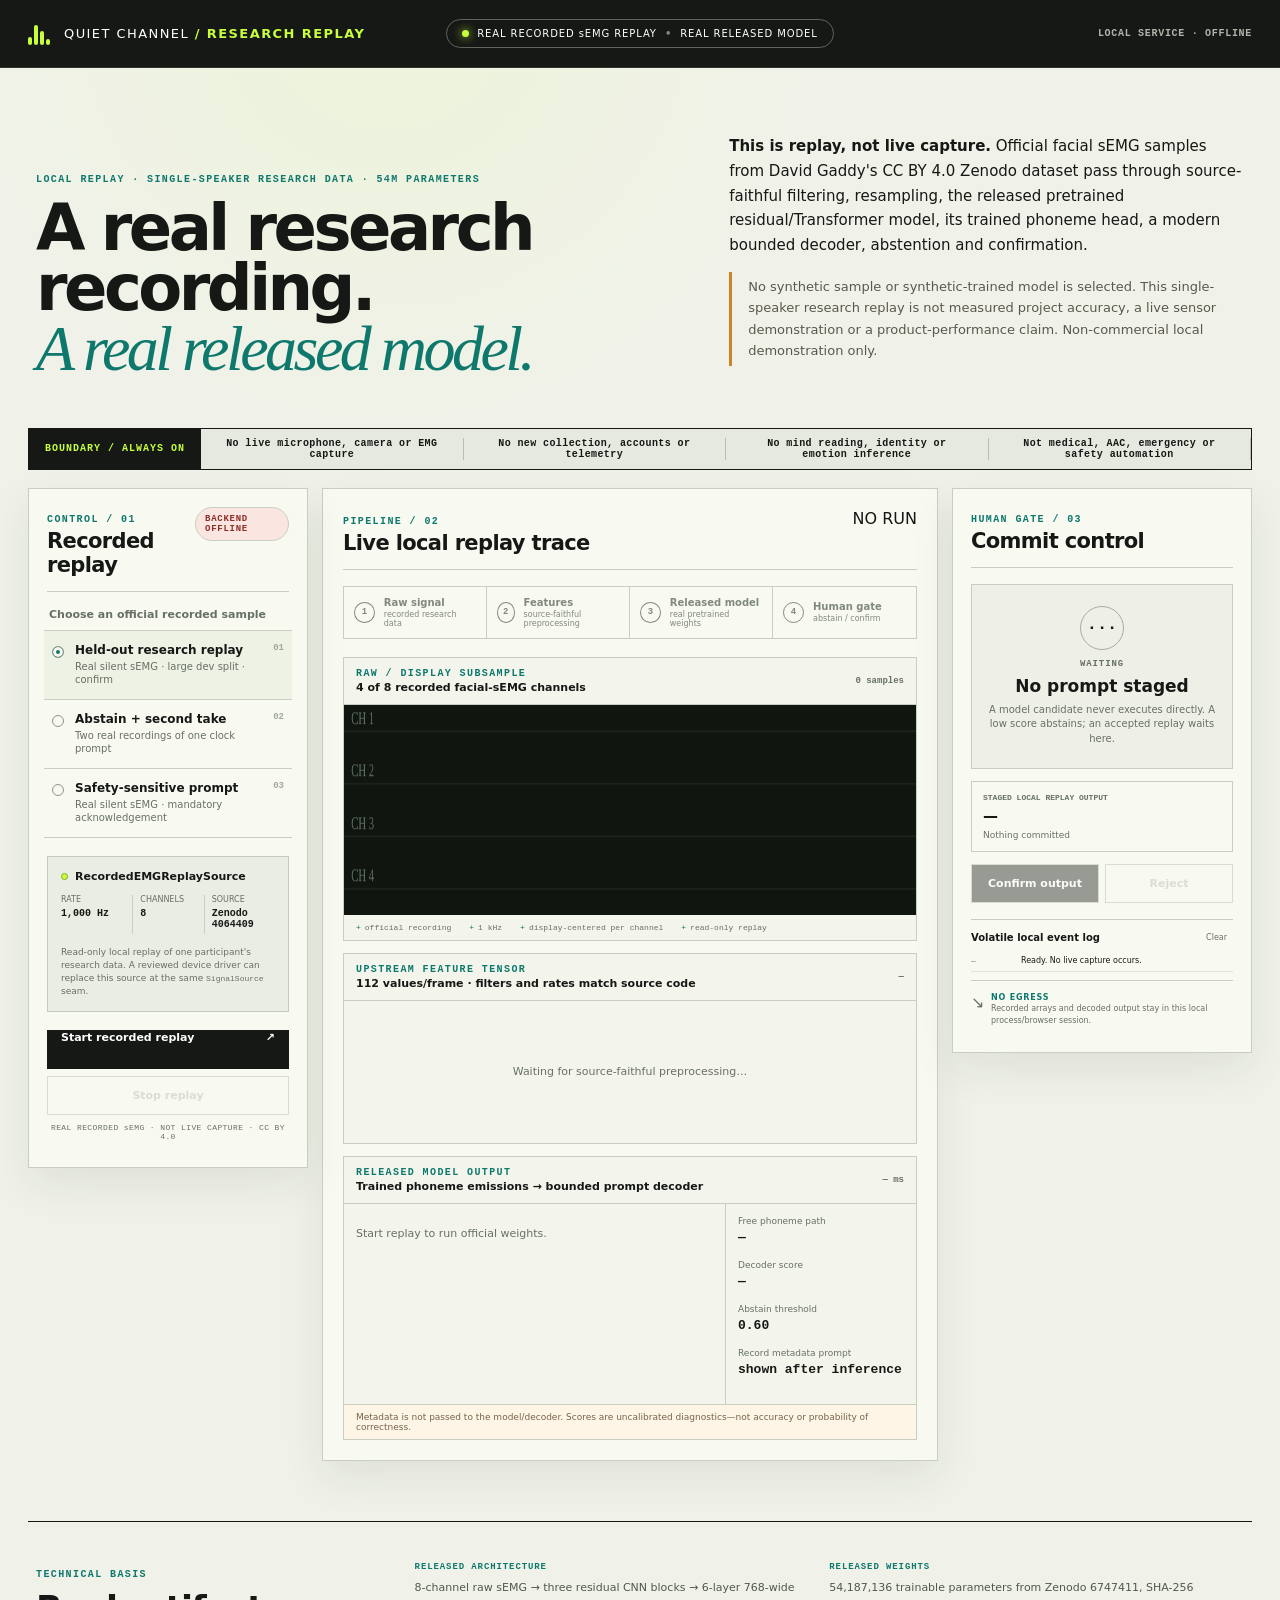
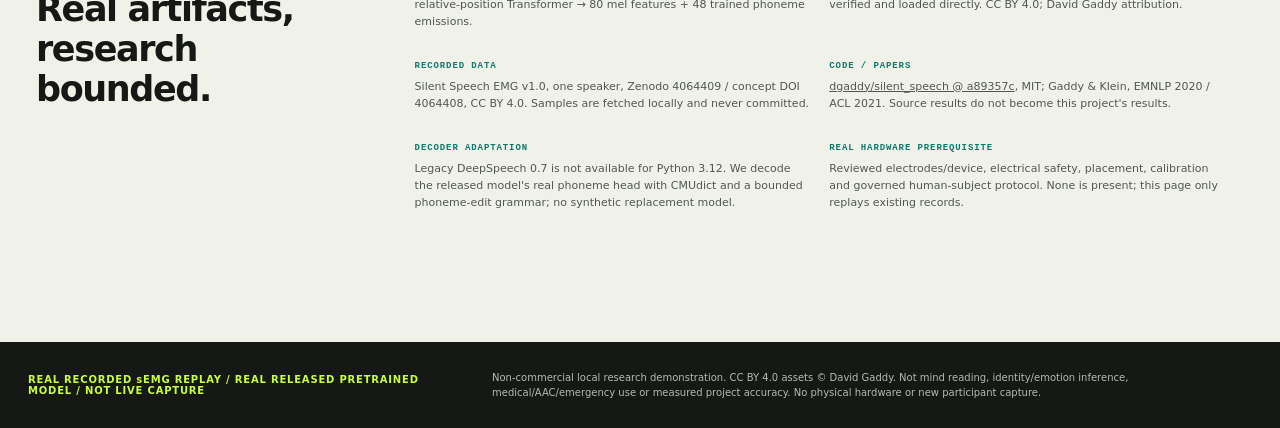
==== commit cfe605bb: "Merge branch 'main' into fm/silent-speech-live-web-demo-p4 task branch" ====
--- a/realtime/client/index.html
+++ b/realtime/client/index.html
@@ -3,267 +3,162 @@
 <head>
   <meta charset="utf-8">
   <meta name="viewport" content="width=device-width,initial-scale=1">
-  <meta name="description" content="Local three-stage replay of real recorded silent-speech sEMG through David Gaddy's real released pretrained model.">
-  <title>Quiet Channel / real recorded-sEMG replay</title>
+  <meta name="description" content="Local replay of real recorded silent-speech sEMG through David Gaddy's real released pretrained model.">
+  <title>Quiet Channel / real research replay</title>
   <link rel="stylesheet" href="styles.css">
-  <script src="replay-contract.js" defer></script>
   <script src="app.js" defer></script>
 </head>
 <body>
-  <a class="skip-link" href="#stage-data">Skip to Data collection</a>
+  <a class="skip" href="#bench">Skip to replay bench</a>
   <header class="topbar">
-    <a class="brand" href="#top" aria-label="Quiet Channel research replay, return to top">
+    <a class="brand" href="/" aria-label="Quiet Channel Real Research Replay">
       <span class="brand-mark" aria-hidden="true"><i></i><i></i><i></i><i></i></span>
       <span>QUIET CHANNEL <b>/ RESEARCH REPLAY</b></span>
     </a>
-    <p class="truth-chip"><span aria-hidden="true"></span> REAL RECORDED sEMG REPLAY <b>•</b> REAL RELEASED MODEL</p>
-    <p id="service-health" class="health" role="status" aria-live="polite">LOCAL SERVICE · CONNECTING</p>
+    <div class="truth-chip"><span></span> REAL RECORDED sEMG REPLAY <b>•</b> REAL RELEASED MODEL</div>
+    <div id="service-health" class="health">LOCAL SERVICE · CONNECTING</div>
   </header>
 
-  <main id="top">
-    <section class="hero" aria-labelledby="page-title">
+  <main id="bench">
+    <section class="intro">
       <div>
-        <p class="eyebrow">LOCAL · SINGLE-SPEAKER RESEARCH DATA · NON-COMMERCIAL</p>
-        <h1 id="page-title">Recorded signal in.<br><em>Human-reviewed result out.</em></h1>
+        <p class="eyebrow">LOCAL REPLAY · SINGLE-SPEAKER RESEARCH DATA · 54M PARAMETERS</p>
+        <h1>A real research recording.<br><em>A real released model.</em></h1>
       </div>
-      <div class="hero-copy">
-        <p><strong>This build selects and replays existing research recordings.</strong> It does not collect from a person or device. The actual model input is an official 1 kHz, eight-channel facial/neck-region sEMG tensor—not a typed command, prompt label, microphone track, camera image, or wearable feed.</p>
-        <p class="warning">Real artifact execution does not establish measured project accuracy, generalization, hardware readiness, or a shipping product.</p>
+      <div class="intro-copy">
+        <p><strong>This is replay, not live capture.</strong> Official facial sEMG samples from David Gaddy's CC BY 4.0 Zenodo dataset pass through source-faithful filtering, resampling, the released pretrained residual/Transformer model, its trained phoneme head, a modern bounded decoder, abstention and confirmation.</p>
+        <p class="warning">No synthetic sample or synthetic-trained model is selected. This single-speaker research replay is not measured project accuracy, a live sensor demonstration or a product-performance claim. Non-commercial local demonstration only.</p>
       </div>
     </section>
 
-    <section class="boundary" aria-labelledby="boundary-title">
-      <h2 id="boundary-title">BOUNDARY / ALWAYS ON</h2>
-      <ul>
-        <li>No live collection, microphone, camera, wearable access or new participant recording</li>
-        <li>No new collection, accounts or telemetry</li>
-        <li>No mind reading, identity or emotion inference</li>
-        <li>Not medical, AAC, emergency or safety automation</li>
-      </ul>
+    <section class="boundary" aria-label="claim boundary">
+      <strong>BOUNDARY / ALWAYS ON</strong>
+      <span>No live microphone, camera or EMG capture</span>
+      <span>No new collection, accounts or telemetry</span>
+      <span>No mind reading, identity or emotion inference</span>
+      <span>Not medical, AAC, emergency or safety automation</span>
     </section>
 
-    <div id="error-banner" class="error-banner" role="alert" tabindex="-1" hidden>
-      <strong>Replay could not continue.</strong>
-      <span id="error-message">The local service returned an error. No output was accepted.</span>
+    <div class="workspace">
+      <aside class="control panel">
+        <div class="panel-head">
+          <div><small>CONTROL / 01</small><h2>Recorded replay</h2></div>
+          <span id="capture-state" class="state ready">READY</span>
+        </div>
+
+        <fieldset id="scenario-list">
+          <legend>Choose an official recorded sample</legend>
+          <label class="scenario selected">
+            <input type="radio" name="scenario" value="clear" checked>
+            <span><b>Held-out research replay</b><small>Real silent sEMG · large dev split · confirm</small></span><em>01</em>
+          </label>
+          <label class="scenario">
+            <input type="radio" name="scenario" value="ambiguous">
+            <span><b>Abstain + second take</b><small>Two real recordings of one clock prompt</small></span><em>02</em>
+          </label>
+          <label class="scenario">
+            <input type="radio" name="scenario" value="safety">
+            <span><b>Safety-sensitive prompt</b><small>Real silent sEMG · mandatory acknowledgement</small></span><em>03</em>
+          </label>
+        </fieldset>
+
+        <div class="source-card">
+          <div><span class="pulse"></span><b>RecordedEMGReplaySource</b></div>
+          <dl><div><dt>Rate</dt><dd>1,000 Hz</dd></div><div><dt>Channels</dt><dd>8</dd></div><div><dt>Source</dt><dd>Zenodo 4064409</dd></div></dl>
+          <p>Read-only local replay of one participant's research data. A reviewed device driver can replace this source at the same <code>SignalSource</code> seam.</p>
+        </div>
+
+        <div class="actions">
+          <button id="start" class="primary" type="button">Start recorded replay <span>↗</span></button>
+          <button id="stop" type="button" disabled>Stop replay</button>
+        </div>
+        <p class="microcopy">REAL RECORDED sEMG · NOT LIVE CAPTURE · CC BY 4.0</p>
+      </aside>
+
+      <section class="pipeline panel" aria-labelledby="pipeline-title">
+        <div class="panel-head">
+          <div><small>PIPELINE / 02</small><h2 id="pipeline-title">Live local replay trace</h2></div>
+          <span id="elapsed">NO RUN</span>
+        </div>
+
+        <ol class="rail" aria-label="pipeline stages">
+          <li data-stage="raw_signal"><i>1</i><span>Raw signal<small>recorded research data</small></span></li>
+          <li data-stage="features"><i>2</i><span>Features<small>source-faithful preprocessing</small></span></li>
+          <li data-stage="model"><i>3</i><span>Released model<small>real pretrained weights</small></span></li>
+          <li data-stage="decision"><i>4</i><span>Human gate<small>abstain / confirm</small></span></li>
+        </ol>
+
+        <div class="visuals">
+          <article class="visual raw-card">
+            <header><div><small>RAW / DISPLAY SUBSAMPLE</small><b>4 of 8 recorded facial-sEMG channels</b></div><span id="sample-count">0 samples</span></header>
+            <canvas id="signal-canvas" width="960" height="230" aria-label="Replay display of recorded research sEMG channels"></canvas>
+            <footer><span>official recording</span><span>1 kHz</span><span>display-centered per channel</span><span>read-only replay</span></footer>
+          </article>
+
+          <article class="visual feature-card">
+            <header><div><small>UPSTREAM FEATURE TENSOR</small><b>112 values/frame · filters and rates match source code</b></div><span id="feature-shape">—</span></header>
+            <div id="feature-bars" class="feature-bars" aria-label="Extracted real-recording feature values"><p>Waiting for source-faithful preprocessing…</p></div>
+          </article>
+
+          <article class="visual model-card">
+            <header><div><small>RELEASED MODEL OUTPUT</small><b>Trained phoneme emissions → bounded prompt decoder</b></div><span id="latency">— ms</span></header>
+            <div class="model-grid">
+              <div id="candidates" class="candidates"><p>Start replay to run official weights.</p></div>
+              <dl class="metrics">
+                <div><dt>Free phoneme path</dt><dd id="raw-ctc">—</dd></div>
+                <div><dt>Decoder score</dt><dd id="confidence">—</dd></div>
+                <div><dt>Abstain threshold</dt><dd>0.60</dd></div>
+                <div><dt>Record metadata prompt</dt><dd id="record-reference">shown after inference</dd></div>
+              </dl>
+            </div>
+            <p class="score-note">Metadata is not passed to the model/decoder. Scores are uncalibrated diagnostics—not accuracy or probability of correctness.</p>
+          </article>
+        </div>
+      </section>
+
+      <aside class="decision panel">
+        <div class="panel-head"><div><small>HUMAN GATE / 03</small><h2>Commit control</h2></div></div>
+        <div id="decision-box" class="decision-box idle">
+          <span class="decision-icon">···</span>
+          <small id="decision-label">WAITING</small>
+          <h3 id="decision-title">No prompt staged</h3>
+          <p id="decision-reason">A model candidate never executes directly. A low score abstains; an accepted replay waits here.</p>
+        </div>
+        <div id="output-card" class="output-card">
+          <small>STAGED LOCAL REPLAY OUTPUT</small>
+          <strong id="staged-output">—</strong>
+          <span id="output-status">Nothing committed</span>
+        </div>
+        <label id="safety-row" class="safety-row hidden"><input id="safety-ack" type="checkbox"> I reviewed this safety-sensitive replay candidate. No actuation is connected.</label>
+        <div class="decision-actions">
+          <button id="confirm" class="confirm" type="button" disabled>Confirm output</button>
+          <button id="reject" type="button" disabled>Reject</button>
+          <button id="repair" class="repair hidden" type="button">Replay second real take</button>
+        </div>
+        <div class="privacy-log">
+          <header><b>Volatile local event log</b><button id="clear-log" type="button">Clear</button></header>
+          <ol id="event-log"><li><time>—</time><span>Ready. No live capture occurs.</span></li></ol>
+        </div>
+        <p class="no-egress"><span>↘</span><b>NO EGRESS</b> Recorded arrays and decoded output stay in this local process/browser session.</p>
+      </aside>
     </div>
 
-    <nav class="stage-progress" aria-label="Replay stages">
-      <ol>
-        <li class="active" data-progress-stage="data-collection">
-          <a href="#stage-data" aria-current="step"><span class="stage-number">1</span><span><b>Data collection</b><small id="progress-data-state">Select a recorded example</small></span></a>
-        </li>
-        <li data-progress-stage="model">
-          <a href="#stage-model"><span class="stage-number">2</span><span><b>Model</b><small id="progress-model-state">Waiting for replay</small></span></a>
-        </li>
-        <li data-progress-stage="process-result">
-          <a href="#stage-result"><span class="stage-number">3</span><span><b>Process result</b><small id="progress-result-state">No candidate</small></span></a>
-        </li>
-      </ol>
-      <p id="stage-announcer" class="sr-only" role="status" aria-live="polite">Stage 1 of 3, Data collection.</p>
-    </nav>
-
-    <section id="stage-data" class="stage-panel active" data-stage-panel="data-collection" aria-labelledby="stage-data-title">
-      <header class="stage-header">
-        <div class="stage-kicker"><span>1</span><p>STAGE 1 OF 3</p></div>
-        <div><h2 id="stage-data-title">Data collection</h2><p>Select an already-recorded official sample. No collection happens here.</p></div>
-        <span id="capture-state" class="state ready" role="status">READY</span>
-      </header>
-
-      <div class="collection-grid">
-        <div class="recorded-area">
-          <div class="section-heading">
-            <div><p class="eyebrow">EXAMPLE INPUT COMMANDS</p><h3>Recorded examples available now</h3></div>
-            <span id="scenario-contract-state" class="count-chip">3 PATHS · 4 ARRAYS</span>
-          </div>
-          <p class="section-intro">Each selectable card is deterministically bound to an official local recording. To prevent label leakage, the participant/dataset command text stays sealed until that recording has completed model inference.</p>
-
-          <fieldset id="scenario-list">
-            <legend>Choose one official recorded example</legend>
-            <label class="recorded-example selected" data-scenario="clear" data-example-id="QC-R01">
-              <input type="radio" name="scenario" value="clear" checked>
-              <span class="example-copy">
-                <span class="example-badges"><b>RECORDED EXAMPLE</b><em>AVAILABLE</em></span>
-                <strong>Held-out question recording</strong>
-                <small>QC-R01 · large development split · one official silent-sEMG take</small>
-                <span class="recorded-label">Dataset command label: sealed until inference</span>
-              </span>
-            </label>
-            <label class="recorded-example" data-scenario="ambiguous" data-example-id="QC-R02">
-              <input type="radio" name="scenario" value="ambiguous">
-              <span class="example-copy">
-                <span class="example-badges"><b>RECORDED EXAMPLE</b><em>AVAILABLE · 2 TAKES</em></span>
-                <strong>Clock-prompt abstention + repair</strong>
-                <small>QC-R02 · closed-vocabulary research set · two official silent-sEMG takes</small>
-                <span class="recorded-label">Dataset command label: sealed until inference</span>
-              </span>
-            </label>
-            <label class="recorded-example" data-scenario="safety" data-example-id="QC-R03">
-              <input type="radio" name="scenario" value="safety">
-              <span class="example-copy">
-                <span class="example-badges"><b>RECORDED EXAMPLE</b><em>SAFETY HOLD</em></span>
-                <strong>Safety-sensitive instruction recording</strong>
-                <small>QC-R03 · large development split · one official silent-sEMG take</small>
-                <span class="recorded-label">Dataset command label: sealed until inference</span>
-              </span>
-            </label>
-          </fieldset>
-        </div>
-
-        <aside class="future-area" aria-labelledby="future-title">
-          <div class="future-label">AUTHORED TEXT · NOT RECORDED</div>
-          <h3 id="future-title">Future command examples</h3>
-          <p>Ideas only. These phrases have no bound replay array, cannot be selected or executed, and are not current model capability or output.</p>
-          <ul id="future-command-list" class="future-list" aria-label="Non-executable future command examples"></ul>
-          <p class="future-foot"><strong>0 executable</strong> · no inference path · no capability claim</p>
-        </aside>
-      </div>
-
-      <section class="input-inspector" aria-labelledby="input-title">
-        <div class="inspector-title"><p class="eyebrow">WHAT THE OPERATOR SELECTS / WHAT THE MODEL RECEIVES</p><h3 id="input-title">Keep these three things separate</h3></div>
-        <ol>
-          <li><span>1A</span><div><small>OPERATOR REPLAY SELECTION</small><strong id="selected-example">QC-R01 · official recorded example</strong><p>The operator selects a dataset reference; they do not type or silently perform a new command.</p></div></li>
-          <li><span>1B</span><div><small>PARTICIPANT / DATASET COMMAND LABEL</small><strong id="dataset-label">Sealed until this run completes inference</strong><p>Official metadata for audit only. It is revealed after inference and never enters the model or decoder.</p></div></li>
-          <li class="model-input"><span>→</span><div><small>ACTUAL MODEL INPUT</small><strong id="actual-model-input">Recorded sEMG tensor only · 1 kHz · 8 channels</strong><p>No prompt text, reference label, audio, image, identity field or authored future example is passed in.</p></div></li>
-          <li><span>1C</span><div><small>MODEL CANDIDATE / RESULT</small><strong id="input-candidate">Not available until the released model runs</strong><p>A candidate is generated downstream and remains separate from the final human-reviewed local result.</p></div></li>
-        </ol>
-      </section>
-
-      <div class="collection-footer">
-        <div class="source-summary">
-          <span class="source-dot" aria-hidden="true"></span>
-          <div><strong>RecordedEMGReplaySource</strong><p>Read-only local replay · official Silent Speech EMG v1.0 · one speaker · 1,000 Hz · 8 channels · CC BY 4.0</p></div>
-        </div>
-        <div class="actions">
-          <button id="start" class="primary" type="button">Run selected recorded example <span aria-hidden="true">→</span></button>
-          <button id="stop" type="button" disabled>Stop replay</button>
-        </div>
-      </div>
+    <section class="technical">
+      <div><small>TECHNICAL BASIS</small><h2>Real artifacts,<br>research bounded.</h2></div>
+      <dl>
+        <div><dt>Released architecture</dt><dd>8-channel raw sEMG → three residual CNN blocks → 6-layer 768-wide relative-position Transformer → 80 mel features + 48 trained phoneme emissions.</dd></div>
+        <div><dt>Released weights</dt><dd>54,187,136 trainable parameters from Zenodo 6747411, SHA-256 verified and loaded directly. CC BY 4.0; David Gaddy attribution.</dd></div>
+        <div><dt>Recorded data</dt><dd>Silent Speech EMG v1.0, one speaker, Zenodo 4064409 / concept DOI 4064408, CC BY 4.0. Samples are fetched locally and never committed.</dd></div>
+        <div><dt>Code / papers</dt><dd><a href="https://github.com/dgaddy/silent_speech/tree/a89357c2086609b432919b9d14ffc0be5d8983d5">dgaddy/silent_speech @ a89357c</a>, MIT; Gaddy &amp; Klein, EMNLP 2020 / ACL 2021. Source results do not become this project's results.</dd></div>
+        <div><dt>Decoder adaptation</dt><dd>Legacy DeepSpeech 0.7 is not available for Python 3.12. We decode the released model's real phoneme head with CMUdict and a bounded phoneme-edit grammar; no synthetic replacement model.</dd></div>
+        <div><dt>Real hardware prerequisite</dt><dd>Reviewed electrodes/device, electrical safety, placement, calibration and governed human-subject protocol. None is present; this page only replays existing records.</dd></div>
+      </dl>
     </section>
-
-    <section id="stage-model" class="stage-panel" data-stage-panel="model" aria-labelledby="stage-model-title">
-      <header class="stage-header">
-        <div class="stage-kicker"><span>2</span><p>STAGE 2 OF 3</p></div>
-        <div><h2 id="stage-model-title">Model</h2><p>Source-faithful preprocessing and the real released pretrained model, in one stage.</p></div>
-        <span id="model-stage-state" class="state waiting" role="status">WAITING</span>
-      </header>
-
-      <div class="model-flow" aria-label="Model-stage flow">
-        <div><small>INPUT</small><strong id="model-tensor-shape">Recorded sEMG tensor</strong><span>1 kHz · eight channels · no text</span></div>
-        <i aria-hidden="true">→</i>
-        <div><small>PREPROCESS</small><strong>Source-faithful signal path</strong><span>notch · high-pass · dual resampling</span></div>
-        <i aria-hidden="true">→</i>
-        <div><small>RELEASED MODEL</small><strong>Residual CNN + Transformer</strong><span>54,187,136 official parameters</span></div>
-      </div>
-
-      <article class="signal-card" aria-labelledby="signal-title">
-        <header><div><small>RECORDED ARRAY / DISPLAY SUBSAMPLE</small><h3 id="signal-title">Four of eight sEMG channels</h3></div><span id="sample-count">0 samples</span></header>
-        <canvas id="signal-canvas" width="1200" height="280" role="img" aria-describedby="signal-description">Recorded sEMG trace appears while the selected local array replays.</canvas>
-        <p id="signal-description" class="signal-foot">Display-centered per channel for inspection · recorded values remain unchanged at acquisition · no sensor is connected</p>
-      </article>
-
-      <div class="model-status-grid">
-        <article class="model-status-card">
-          <p class="eyebrow">REAL RELEASED MODEL RUN</p>
-          <h3 id="model-run-title">Waiting for recorded input</h3>
-          <dl>
-            <div><dt>Loaded weights</dt><dd>David Gaddy release · CC BY 4.0</dd></div>
-            <div><dt>Parameters</dt><dd>54,187,136</dd></div>
-            <div><dt>Local forward-pass time</dt><dd id="latency">—</dd></div>
-            <div><dt>Outputs</dt><dd>80 mel bins + 48 phoneme classes/frame</dd></div>
-          </dl>
-          <p>Timing, when shown, is a local software diagnostic for this run—not end-to-end product latency.</p>
-        </article>
-
-        <details class="technical-details">
-          <summary><span><small>OPTIONAL DETAIL</small><strong>Inspect preprocessing and phoneme emissions</strong></span><span aria-hidden="true">+</span></summary>
-          <div class="technical-detail-body">
-            <div><p><strong>112-value upstream feature tensor</strong> <span id="feature-shape">—</span></p><div id="feature-bars" class="feature-bars" role="img" aria-label="Feature tensor waiting for preprocessing"><span>Waiting for preprocessing…</span></div></div>
-            <dl>
-              <div><dt>Free phoneme path</dt><dd id="raw-ctc">—</dd></div>
-              <div><dt>Architecture note</dt><dd>The released path consumes the identically preprocessed raw branch; 112-value features remain inspectable.</dd></div>
-            </dl>
-          </div>
-        </details>
-      </div>
-    </section>
-
-    <section id="stage-result" class="stage-panel" data-stage-panel="process-result" aria-labelledby="stage-result-title">
-      <header class="stage-header">
-        <div class="stage-kicker"><span>3</span><p>STAGE 3 OF 3</p></div>
-        <div><h2 id="stage-result-title">Process result</h2><p>Inspect candidate or abstention, compare the diagnostic boundary, then confirm or reject locally.</p></div>
-        <span id="result-stage-state" class="state waiting" role="status">WAITING</span>
-      </header>
-
-      <div class="result-grid">
-        <article class="candidate-panel" aria-labelledby="candidate-title">
-          <div class="result-heading"><div><p class="eyebrow">MODEL CANDIDATE / NOT AN ACTION</p><h3 id="candidate-title">Candidate ranking</h3></div><span id="candidate-hold">NO CANDIDATE</span></div>
-          <div id="candidates" class="candidates" aria-live="polite"><p>Run a recorded example to produce a model candidate.</p></div>
-          <div class="score-boundary">
-            <div><label for="score-meter">Diagnostic score</label><strong id="diagnostic-score">—</strong></div>
-            <meter id="score-meter" min="0" max="1" low="0.6" optimum="1" value="0" aria-describedby="score-note">0</meter>
-            <div class="boundary-scale"><span>0</span><b>ABSTAIN BOUNDARY 0.60</b><span>1</span></div>
-            <p id="score-note">An uncalibrated phoneme-alignment diagnostic—not confidence, accuracy, probability of correctness, or a representative evaluation.</p>
-          </div>
-          <div class="reference-row"><small>OFFICIAL DATASET COMMAND LABEL</small><strong id="record-reference">Sealed until inference completes</strong><span id="reference-status">Never passed to the model or decoder</span></div>
-        </article>
-
-        <aside class="decision-panel" aria-labelledby="decision-heading">
-          <div id="decision-box" class="decision-box idle" aria-live="polite">
-            <span class="decision-icon" aria-hidden="true">···</span>
-            <small id="decision-label">WAITING</small>
-            <h3 id="decision-heading"><span id="decision-title">No candidate staged</span></h3>
-            <p id="decision-reason">A model candidate never executes automatically. Nothing becomes a final local result without human review.</p>
-          </div>
-
-          <section class="candidate-hold-card" aria-labelledby="held-title">
-            <small id="held-title">CANDIDATE HELD FOR REVIEW</small>
-            <strong id="held-candidate">—</strong>
-            <span id="held-status">Nothing staged</span>
-          </section>
-
-          <label id="safety-row" class="safety-row hidden"><input id="safety-ack" type="checkbox"><span>I reviewed this safety-sensitive recorded candidate. No actuation is connected, and this is not an emergency system.</span></label>
-
-          <div class="decision-actions">
-            <button id="confirm" class="confirm" type="button" disabled>Accept as final local result</button>
-            <button id="reject" type="button" disabled>Reject candidate</button>
-            <button id="repair" class="repair hidden" type="button">Replay second official recorded take</button>
-          </div>
-
-          <section id="final-card" class="final-card" aria-labelledby="final-title" tabindex="-1">
-            <small id="final-title">FINAL LOCAL RESULT / NO ACTUATION</small>
-            <strong id="final-output">—</strong>
-            <span id="output-status">No result accepted</span>
-          </section>
-        </aside>
-      </div>
-
-      <details class="event-details">
-        <summary><span>Volatile local event log</span><span>No account · no saved history</span></summary>
-        <div class="event-log-head"><p>Recorded arrays and outputs stay in this local service/browser session.</p><button id="clear-log" type="button">Clear log</button></div>
-        <ol id="event-log"><li><time>—</time><span>Ready. No live collection occurs.</span></li></ol>
-      </details>
-      <p class="no-egress"><strong>NO EGRESS</strong> No telemetry, external runtime request, account, database, recording API or browser storage. Recorded arrays and decoded outputs stay local to the existing loopback service/browser session.</p>
-    </section>
-
-    <section class="source-strip" aria-label="Source and rights summary">
-      <div><small>RECORDED DATA</small><strong>Silent Speech EMG v1.0 · David Gaddy / UC Berkeley</strong><span>Zenodo 10.5281/zenodo.4064409 · concept DOI 4064408 · CC BY 4.0 · one speaker</span></div>
-      <div><small>RELEASED MODEL</small><strong>Voicing Silent Speech Models · David Gaddy</strong><span>Zenodo 10.5281/zenodo.6747411 · CC BY 4.0 · 54,187,136 parameters</span></div>
-    </section>
-
-    <details class="technical-basis">
-      <summary><span><small>TECHNICAL BASIS &amp; LIMITS</small><strong>Inspect architecture, adaptation, source code and hardware boundary</strong></span><span aria-hidden="true">+</span></summary>
-      <dl>
-        <div><dt>Released architecture</dt><dd>Eight-channel raw sEMG → three residual CNN blocks → six-layer, 768-wide relative-position Transformer → 80 mel features + 48 trained phoneme emissions.</dd></div>
-        <div><dt>Decoder adaptation</dt><dd>Legacy DeepSpeech 0.7 is unavailable on Python 3.12. This build decodes the released model's real trained phoneme head with CMUdict and a bounded phoneme-edit grammar; no synthetic replacement model.</dd></div>
-        <div><dt>Code reference</dt><dd>dgaddy/silent_speech at commit a89357c2086609b432919b9d14ffc0be5d8983d5, MIT; Gaddy &amp; Klein, EMNLP 2020 and ACL-IJCNLP 2021. External source results do not become project results.</dd></div>
-        <div><dt>Hardware boundary</dt><dd>A reviewed electrode/device driver, electrical safety, placement, calibration and governed human-subject protocol would be required. None is present. There is no hardware-present claim.</dd></div>
-      </dl>
-    </details>
   </main>
 
   <footer class="footer">
-    <strong>REAL RECORDED sEMG REPLAY • REAL RELEASED MODEL • NOT LIVE CAPTURE</strong>
-    <p>Non-commercial local research demonstration. CC BY 4.0 assets © David Gaddy. Not measured project accuracy, mind reading, identity/emotion inference, medical/AAC/emergency use, live hardware or a shipping product. No new biometric collection.</p>
+    <strong>REAL RECORDED sEMG REPLAY / REAL RELEASED PRETRAINED MODEL / NOT LIVE CAPTURE</strong>
+    <p>Non-commercial local research demonstration. CC BY 4.0 assets © David Gaddy. Not mind reading, identity/emotion inference, medical/AAC/emergency use or measured project accuracy. No physical hardware or new participant capture.</p>
   </footer>
 </body>
 </html>
--- a/realtime/client/styles.css
+++ b/realtime/client/styles.css
@@ -1,364 +1,12 @@
-:root {
-  --ink: #172019;
-  --ink-soft: #28332b;
-  --paper: #eef1e8;
-  --panel: #fafcf5;
-  --panel-soft: #f2f5ec;
-  --line: #c5ccc0;
-  --line-dark: #929c8e;
-  --muted: #596458;
-  --lime: #c9ff45;
-  --lime-soft: #efffc9;
-  --teal: #076f66;
-  --teal-soft: #dff4ef;
-  --amber: #a96314;
-  --amber-soft: #fff0d7;
-  --red: #a63b32;
-  --red-soft: #fbe7e3;
-  --blue: #315fc4;
-  --shadow: 0 18px 52px rgba(28, 39, 29, .08);
-  color: var(--ink);
-  background: var(--paper);
-  font-family: Inter, ui-sans-serif, system-ui, -apple-system, BlinkMacSystemFont, "Segoe UI", sans-serif;
-  font-synthesis: none;
-}
-
-* { box-sizing: border-box; }
-html { scroll-behavior: smooth; }
-body { margin: 0; min-width: 280px; overflow-x: hidden; background: radial-gradient(circle at 18% 0, rgba(201, 255, 69, .10), transparent 34rem), var(--paper); }
-button, input { font: inherit; }
-button { cursor: pointer; }
-button:disabled { cursor: not-allowed; opacity: .46; }
-a { color: inherit; }
-[hidden], .hidden { display: none !important; }
-:focus-visible { outline: 3px solid var(--blue); outline-offset: 3px; }
-.sr-only { position: absolute !important; width: 1px; height: 1px; padding: 0; margin: -1px; overflow: hidden; clip: rect(0, 0, 0, 0); white-space: nowrap; border: 0; }
-.skip-link { position: fixed; z-index: 100; top: -80px; left: 24px; padding: 13px 16px; background: white; color: var(--ink); border: 3px solid var(--blue); font-weight: 750; }
-.skip-link:focus { top: 18px; }
-
-.topbar { min-height: 72px; position: sticky; z-index: 30; top: 0; display: grid; grid-template-columns: 1fr auto 1fr; align-items: center; gap: 20px; padding: 11px max(24px, calc((100vw - 1740px) / 2)); color: white; background: var(--ink); border-bottom: 1px solid #344038; }
-.brand { display: flex; align-items: center; gap: 12px; width: fit-content; text-decoration: none; font-size: 12px; letter-spacing: .11em; }
-.brand b { color: var(--lime); font-weight: 700; }
-.brand-mark { display: flex; align-items: end; gap: 3px; width: 24px; height: 23px; }
-.brand-mark i { width: 4px; border-radius: 4px; background: var(--lime); animation: levels 1.9s ease-in-out infinite; }
-.brand-mark i:nth-child(1) { height: 8px; }
-.brand-mark i:nth-child(2) { height: 21px; animation-delay: .18s; }
-.brand-mark i:nth-child(3) { height: 14px; animation-delay: .36s; }
-.brand-mark i:nth-child(4) { height: 6px; animation-delay: .54s; }
-@keyframes levels { 50% { transform: scaleY(.55); } }
-.truth-chip { display: flex; align-items: center; gap: 8px; margin: 0; padding: 8px 14px; border: 1px solid #606b62; border-radius: 999px; font: 700 10px/1.2 ui-monospace, SFMono-Regular, Consolas, monospace; letter-spacing: .08em; white-space: nowrap; }
-.truth-chip > span { width: 7px; height: 7px; border-radius: 50%; background: var(--lime); box-shadow: 0 0 10px var(--lime); }
-.truth-chip b { color: #7f8a81; }
-.health { justify-self: end; margin: 0; color: #b5bdb6; font: 650 10px/1.3 ui-monospace, SFMono-Regular, Consolas, monospace; letter-spacing: .06em; text-align: right; }
-.health.online { color: var(--lime); }
-
-main { width: min(100%, 1800px); margin: 0 auto; padding: 0 30px 72px; }
-.hero { display: grid; grid-template-columns: 1.06fr .94fr; align-items: end; gap: clamp(40px, 6vw, 110px); padding: clamp(54px, 6vw, 94px) 10px 50px; }
-.eyebrow, .stage-kicker p, .source-strip small, .technical-basis summary small, .model-flow small, .result-heading + small { margin: 0; color: var(--teal); font: 750 10px/1.35 ui-monospace, SFMono-Regular, Consolas, monospace; letter-spacing: .13em; }
-h1 { margin: 14px 0 0; font-size: clamp(46px, 5.1vw, 88px); font-weight: 640; line-height: .94; letter-spacing: -.06em; }
-h1 em { color: var(--teal); font-family: Georgia, "Times New Roman", serif; font-weight: 400; }
-.hero-copy { max-width: 720px; font-size: 16px; line-height: 1.68; }
-.hero-copy p { margin: 0 0 16px; }
-.warning { padding: 5px 0 5px 17px; border-left: 3px solid var(--amber); color: #5f594e; font-size: 13px; }
-
-.boundary { display: grid; grid-template-columns: auto 1fr; min-height: 52px; margin: 0 0 18px; border: 1px solid var(--ink); background: #e3e7dc; }
-.boundary h2 { display: flex; align-items: center; margin: 0; padding: 10px 18px; color: var(--lime); background: var(--ink); font: 750 10px/1.3 ui-monospace, SFMono-Regular, Consolas, monospace; letter-spacing: .1em; }
-.boundary ul { display: grid; grid-template-columns: repeat(4, 1fr); padding: 0; margin: 0; list-style: none; }
-.boundary li { display: flex; align-items: center; justify-content: center; min-width: 0; padding: 10px 15px; border-right: 1px solid #b7bfb2; font: 650 10px/1.4 ui-monospace, SFMono-Regular, Consolas, monospace; text-align: center; }
-.boundary li:last-child { border: 0; }
-.error-banner { display: flex; gap: 12px; align-items: center; margin: 0 0 18px; padding: 14px 18px; color: #702a24; background: var(--red-soft); border: 1px solid #d89b94; font-size: 13px; }
-.error-banner strong { white-space: nowrap; }
-
-.stage-progress { position: sticky; z-index: 20; top: 72px; margin-bottom: 18px; box-shadow: 0 8px 24px rgba(31, 42, 32, .08); }
-.stage-progress ol { display: grid; grid-template-columns: repeat(3, 1fr); padding: 0; margin: 0; background: var(--panel); border: 1px solid var(--line-dark); list-style: none; }
-.stage-progress li { min-width: 0; border-right: 1px solid var(--line); position: relative; }
-.stage-progress li:last-child { border: 0; }
-.stage-progress li.complete::after, .stage-progress li.active::after { position: absolute; right: 0; bottom: 0; left: 0; height: 4px; content: ""; background: var(--teal); }
-.stage-progress li.active::after { background: var(--lime); }
-.stage-progress li.active { background: #f4ffd9; }
-.stage-progress li.complete { background: #eef5ea; }
-.stage-progress a { display: flex; align-items: center; gap: 12px; min-height: 70px; padding: 12px 18px; text-decoration: none; }
-.stage-progress a:hover { background: rgba(201, 255, 69, .18); }
-.stage-number { display: grid; place-items: center; flex: 0 0 32px; width: 32px; height: 32px; border: 1px solid currentColor; border-radius: 50%; font: 750 11px ui-monospace, SFMono-Regular, Consolas, monospace; }
-.stage-progress li.active .stage-number { background: var(--lime); border-color: var(--ink); }
-.stage-progress a > span:last-child { min-width: 0; }
-.stage-progress b, .stage-progress small { display: block; overflow: hidden; text-overflow: ellipsis; white-space: nowrap; }
-.stage-progress b { font-size: 14px; }
-.stage-progress small { margin-top: 3px; color: var(--muted); font-size: 10px; }
-
-.stage-panel { min-width: 0; margin-bottom: 18px; padding: clamp(20px, 2.1vw, 34px); scroll-margin-top: 168px; background: var(--panel); border: 1px solid var(--line); box-shadow: var(--shadow); }
-.stage-panel.active { border-color: #71806e; }
-.stage-header { display: grid; grid-template-columns: auto 1fr auto; align-items: center; gap: 20px; padding-bottom: 22px; margin-bottom: 24px; border-bottom: 1px solid var(--line); }
-.stage-header > div:nth-child(2) { min-width: 0; }
-.stage-header h2 { margin: 0; font-size: clamp(28px, 2.6vw, 44px); line-height: 1; letter-spacing: -.045em; }
-.stage-header > div:nth-child(2) > p { margin: 8px 0 0; color: var(--muted); font-size: 13px; }
-.stage-kicker { display: flex; align-items: center; gap: 9px; min-width: 120px; }
-.stage-kicker span { display: grid; place-items: center; width: 39px; height: 39px; color: var(--ink); background: var(--lime); border: 1px solid var(--ink); border-radius: 50%; font: 800 12px ui-monospace, SFMono-Regular, Consolas, monospace; }
-.state { justify-self: end; padding: 7px 10px; color: var(--muted); background: var(--panel-soft); border: 1px solid var(--line); border-radius: 999px; font: 800 9px/1.2 ui-monospace, SFMono-Regular, Consolas, monospace; letter-spacing: .08em; white-space: nowrap; }
-.state.running, .state.confirm_required { color: #344f0c; background: var(--lime-soft); border-color: #94b34d; }
-.state.model { color: #075c55; background: var(--teal-soft); border-color: #65a79e; }
-.state.abstain { color: #73410e; background: var(--amber-soft); border-color: #ce934e; }
-.state.confirmed { color: #075c55; background: var(--teal-soft); border-color: #65a79e; }
-.state.rejected, .state.stopped, .state.error { color: #782e27; background: var(--red-soft); border-color: #d08c84; }
-
-.collection-grid { display: grid; grid-template-columns: minmax(0, 1.45fr) minmax(300px, .55fr); gap: 18px; }
-.recorded-area, .future-area { min-width: 0; padding: 22px; border: 1px solid var(--line); background: var(--panel-soft); }
-.section-heading { display: flex; align-items: start; justify-content: space-between; gap: 20px; }
-.section-heading h3, .future-area h3, .input-inspector h3, .signal-card h3, .model-status-card h3, .candidate-panel h3 { margin: 5px 0 0; font-size: 21px; letter-spacing: -.025em; }
-.count-chip { padding: 6px 9px; color: var(--teal); background: white; border: 1px solid var(--line); font: 750 9px ui-monospace, SFMono-Regular, Consolas, monospace; white-space: nowrap; }
-.section-intro, .future-area > p { max-width: 820px; margin: 14px 0 18px; color: var(--muted); font-size: 12px; line-height: 1.55; }
-fieldset { min-width: 0; padding: 0; margin: 0; border: 0; }
-legend { padding: 0; margin-bottom: 9px; color: var(--ink); font-size: 12px; font-weight: 750; }
-.recorded-example { display: grid; grid-template-columns: 22px minmax(0, 1fr); gap: 12px; min-width: 0; padding: 15px; margin-top: 8px; background: #fafbf6; border: 1px solid var(--line); cursor: pointer; }
-.recorded-example:hover { border-color: var(--teal); }
-.recorded-example.selected { background: #f3ffda; border-color: #78973e; box-shadow: inset 4px 0 0 var(--lime); }
-.recorded-example input { appearance: none; width: 18px; height: 18px; margin: 4px 0 0; background: white; border: 1px solid #768174; border-radius: 50%; }
-.recorded-example input:checked { background: var(--teal); box-shadow: inset 0 0 0 4px white; }
-.recorded-example input:disabled + .example-copy { opacity: .67; }
-.example-copy { display: block; min-width: 0; }
-.example-badges { display: flex; flex-wrap: wrap; gap: 6px; margin-bottom: 7px; }
-.example-badges b, .example-badges em { padding: 3px 6px; font: 800 8px/1.2 ui-monospace, SFMono-Regular, Consolas, monospace; letter-spacing: .06em; font-style: normal; }
-.example-badges b { color: #07594f; background: var(--teal-soft); }
-.example-badges em { color: #685226; background: #f4ead4; }
-.example-copy > strong, .example-copy > small, .recorded-label { display: block; overflow-wrap: anywhere; }
-.example-copy > strong { font-size: 14px; }
-.example-copy > small { margin-top: 5px; color: var(--muted); font-size: 10px; line-height: 1.4; }
-.recorded-label { margin-top: 9px; padding-top: 8px; color: #665b48; border-top: 1px dashed #c6bcaa; font: 700 9px/1.4 ui-monospace, SFMono-Regular, Consolas, monospace; }
-.recorded-label.revealed { color: var(--teal); }
-.future-area { background: #fff8e9; border-color: #d3b67f; }
-.future-label { display: inline-block; padding: 5px 7px; color: #754514; background: #f6dfb8; font: 800 8px/1.2 ui-monospace, SFMono-Regular, Consolas, monospace; letter-spacing: .07em; }
-.future-list { display: grid; grid-template-columns: 1fr 1fr; gap: 8px; padding: 0; margin: 18px 0; list-style: none; }
-.future-list li { min-width: 0; padding: 10px; background: rgba(255, 255, 255, .65); border: 1px dashed #caa971; }
-.future-list small, .future-list q { display: block; overflow-wrap: anywhere; }
-.future-list small { color: #8a5b25; font: 750 8px ui-monospace, SFMono-Regular, Consolas, monospace; }
-.future-list q { margin-top: 5px; font-size: 11px; line-height: 1.35; }
-.future-foot { padding-top: 12px; border-top: 1px solid #dcc59c; font: 700 9px/1.45 ui-monospace, SFMono-Regular, Consolas, monospace !important; }
-
-.input-inspector { display: grid; grid-template-columns: 260px 1fr; gap: 22px; margin-top: 18px; padding: 22px; color: white; background: var(--ink); }
-.inspector-title .eyebrow { color: var(--lime); }
-.input-inspector h3 { color: white; }
-.input-inspector ol { display: grid; grid-template-columns: repeat(4, 1fr); gap: 1px; padding: 0; margin: 0; background: #4e5a51; list-style: none; }
-.input-inspector li { display: grid; grid-template-columns: 28px 1fr; gap: 9px; min-width: 0; padding: 14px; background: #202b23; }
-.input-inspector li > span { display: grid; place-items: center; width: 27px; height: 27px; color: var(--lime); border: 1px solid #6b776d; border-radius: 50%; font: 750 8px ui-monospace, SFMono-Regular, Consolas, monospace; }
-.input-inspector li.model-input { background: #2c4135; }
-.input-inspector small, .input-inspector strong, .input-inspector p { display: block; overflow-wrap: anywhere; }
-.input-inspector small { color: #9fb0a2; font: 700 8px/1.35 ui-monospace, SFMono-Regular, Consolas, monospace; letter-spacing: .06em; }
-.input-inspector strong { margin-top: 6px; color: white; font-size: 12px; line-height: 1.35; }
-.input-inspector p { margin: 7px 0 0; color: #aeb8b0; font-size: 9px; line-height: 1.45; }
-.collection-footer { display: flex; align-items: center; justify-content: space-between; gap: 20px; margin-top: 18px; padding-top: 18px; border-top: 1px solid var(--line); }
-.source-summary { display: flex; align-items: center; gap: 11px; min-width: 0; }
-.source-dot { flex: 0 0 10px; width: 10px; height: 10px; background: var(--lime); border: 1px solid #78961f; border-radius: 50%; }
-.source-summary strong, .source-summary p { display: block; overflow-wrap: anywhere; }
-.source-summary strong { font-size: 12px; }
-.source-summary p { margin: 3px 0 0; color: var(--muted); font-size: 10px; line-height: 1.4; }
-.actions { display: flex; flex: 0 0 auto; gap: 8px; }
-.actions button, .decision-actions button, .event-log-head button { min-height: 44px; padding: 0 16px; color: var(--ink); background: transparent; border: 1px solid var(--line-dark); font-size: 11px; font-weight: 750; }
-.actions .primary { display: flex; align-items: center; gap: 24px; color: white; background: var(--ink); border-color: var(--ink); }
-.actions .primary:hover:not(:disabled) { color: var(--lime); }
-
-.model-flow { display: grid; grid-template-columns: 1fr auto 1fr auto 1fr; align-items: center; gap: 12px; margin-bottom: 18px; }
-.model-flow > div { min-width: 0; padding: 15px; background: var(--panel-soft); border: 1px solid var(--line); }
-.model-flow strong, .model-flow span { display: block; overflow-wrap: anywhere; }
-.model-flow strong { margin-top: 5px; font-size: 13px; }
-.model-flow span { margin-top: 4px; color: var(--muted); font-size: 10px; }
-.model-flow > i { color: var(--teal); font-style: normal; font-weight: 800; }
-.signal-card { min-width: 0; margin-bottom: 18px; overflow: hidden; background: #111713; border: 1px solid #314037; }
-.signal-card header { display: flex; align-items: center; justify-content: space-between; gap: 20px; padding: 13px 16px; color: white; }
-.signal-card header small { color: #7ed2bc; font: 750 9px ui-monospace, SFMono-Regular, Consolas, monospace; letter-spacing: .1em; }
-.signal-card h3 { margin-top: 3px; font-size: 13px; }
-.signal-card header > span { color: var(--lime); font: 700 10px ui-monospace, SFMono-Regular, Consolas, monospace; }
-#signal-canvas { display: block; width: 100%; height: clamp(210px, 17vw, 290px); background: #0f1511; }
-.signal-foot { margin: 0; padding: 9px 16px; color: #91a095; border-top: 1px solid #314037; font: 650 9px/1.45 ui-monospace, SFMono-Regular, Consolas, monospace; }
-.model-status-grid { display: grid; grid-template-columns: .75fr 1.25fr; gap: 18px; }
-.model-status-card, .technical-details { min-width: 0; border: 1px solid var(--line); background: var(--panel-soft); }
-.model-status-card { padding: 19px; }
-.model-status-card dl { display: grid; grid-template-columns: 1fr 1fr; gap: 12px 18px; margin: 17px 0; }
-.model-status-card dl div { min-width: 0; padding-top: 8px; border-top: 1px solid var(--line); }
-.model-status-card dt { color: var(--muted); font-size: 9px; }
-.model-status-card dd { margin: 4px 0 0; font: 700 11px/1.4 ui-monospace, SFMono-Regular, Consolas, monospace; overflow-wrap: anywhere; }
-.model-status-card > p:last-child { margin: 0; color: var(--muted); font-size: 10px; line-height: 1.45; }
-details summary { cursor: pointer; }
-.technical-details summary, .technical-basis summary { display: flex; align-items: center; justify-content: space-between; gap: 20px; min-height: 70px; padding: 16px 19px; list-style: none; }
-.technical-details summary::-webkit-details-marker, .technical-basis summary::-webkit-details-marker, .event-details summary::-webkit-details-marker { display: none; }
-.technical-details summary small, .technical-details summary strong { display: block; }
-.technical-details summary small { color: var(--teal); font: 750 8px ui-monospace, SFMono-Regular, Consolas, monospace; }
-.technical-details summary strong { margin-top: 4px; font-size: 13px; }
-.technical-details summary > span:last-child, .technical-basis summary > span:last-child { font-size: 22px; transition: transform .2s; }
-.technical-details[open] summary > span:last-child, .technical-basis[open] summary > span:last-child { transform: rotate(45deg); }
-.technical-detail-body { display: grid; grid-template-columns: 1fr 280px; gap: 16px; padding: 0 19px 19px; border-top: 1px solid var(--line); }
-.technical-detail-body > div > p { display: flex; justify-content: space-between; gap: 10px; margin: 14px 0 8px; font-size: 10px; }
-.technical-detail-body > div > p span { font-family: ui-monospace, SFMono-Regular, Consolas, monospace; }
-.feature-bars { display: flex; align-items: end; gap: 3px; height: 120px; padding: 12px; overflow: hidden; background: #e7ece2; }
-.feature-bars > span { align-self: center; margin: auto; color: var(--muted); font-size: 10px; }
-.feature-bars i { display: block; flex: 1 1 4px; min-width: 3px; height: var(--height); background: linear-gradient(to top, var(--teal), #73c5ad); border-radius: 2px 2px 0 0; transition: height .25s; }
-.technical-detail-body dl { margin: 14px 0 0; }
-.technical-detail-body dl div { margin-bottom: 14px; }
-.technical-detail-body dt { color: var(--muted); font-size: 9px; }
-.technical-detail-body dd { margin: 4px 0; font: 650 10px/1.45 ui-monospace, SFMono-Regular, Consolas, monospace; overflow-wrap: anywhere; }
-
-.result-grid { display: grid; grid-template-columns: minmax(0, 1.3fr) minmax(320px, .7fr); gap: 18px; }
-.candidate-panel, .decision-panel { min-width: 0; border: 1px solid var(--line); background: var(--panel-soft); }
-.candidate-panel { padding: 20px; }
-.result-heading { display: flex; align-items: start; justify-content: space-between; gap: 20px; padding-bottom: 15px; border-bottom: 1px solid var(--line); }
-.result-heading > span { padding: 6px 8px; color: var(--muted); background: white; border: 1px solid var(--line); font: 750 8px ui-monospace, SFMono-Regular, Consolas, monospace; white-space: nowrap; }
-.candidates { min-height: 172px; padding: 9px 0; }
-.candidates > p { color: var(--muted); font-size: 12px; }
-.candidate { display: grid; grid-template-columns: 29px minmax(0, 1fr) auto; align-items: center; gap: 11px; padding: 12px 5px; border-bottom: 1px solid var(--line); }
-.candidate i { display: grid; place-items: center; width: 25px; height: 25px; background: #dfe5da; border-radius: 50%; font: 800 9px ui-monospace, SFMono-Regular, Consolas, monospace; font-style: normal; }
-.candidate:first-child i { background: var(--lime); }
-.candidate b { min-width: 0; font-size: 15px; overflow-wrap: anywhere; }
-.candidate span { color: var(--muted); font: 650 9px ui-monospace, SFMono-Regular, Consolas, monospace; white-space: nowrap; }
-.score-boundary { margin-top: 10px; padding: 16px; background: #fff7e7; border: 1px solid #dec79e; }
-.score-boundary > div:first-child { display: flex; align-items: center; justify-content: space-between; gap: 20px; }
-.score-boundary label { font-size: 11px; font-weight: 750; }
-.score-boundary strong { font: 800 13px ui-monospace, SFMono-Regular, Consolas, monospace; }
-#score-meter { display: block; width: 100%; height: 18px; margin: 9px 0 3px; accent-color: var(--teal); }
-.boundary-scale { display: grid; grid-template-columns: 1fr auto 1fr; color: var(--muted); font: 700 8px ui-monospace, SFMono-Regular, Consolas, monospace; }
-.boundary-scale span:last-child { text-align: right; }
-.boundary-scale b { color: var(--amber); letter-spacing: .05em; }
-#score-note { margin: 11px 0 0; color: #6d604c; font-size: 9px; line-height: 1.45; }
-.reference-row { display: grid; grid-template-columns: 1fr auto; gap: 5px 20px; margin-top: 13px; padding: 13px; background: white; border: 1px solid var(--line); }
-.reference-row small { grid-column: 1/-1; color: var(--teal); font: 750 8px ui-monospace, SFMono-Regular, Consolas, monospace; }
-.reference-row strong { font-size: 13px; overflow-wrap: anywhere; }
-.reference-row span { color: var(--muted); font-size: 9px; text-align: right; }
-.decision-panel { padding: 18px; }
-.decision-box { display: flex; flex-direction: column; align-items: center; justify-content: center; min-height: 190px; padding: 18px; text-align: center; background: #e9ede5; border: 1px solid var(--line); }
-.decision-icon { display: grid; place-items: center; width: 46px; height: 46px; margin-bottom: 9px; border: 1px solid var(--line-dark); border-radius: 50%; font: 800 17px ui-monospace, SFMono-Regular, Consolas, monospace; }
-.decision-box small { color: var(--muted); font: 800 9px ui-monospace, SFMono-Regular, Consolas, monospace; letter-spacing: .1em; }
-.decision-box h3 { margin: 7px 0; font-size: 19px; letter-spacing: -.025em; }
-.decision-box p { max-width: 420px; margin: 0; color: var(--muted); font-size: 10px; line-height: 1.5; }
-.decision-box.abstain { background: var(--amber-soft); border-color: #cc934e; }
-.decision-box.abstain .decision-icon { color: var(--amber); border-color: var(--amber); }
-.decision-box.confirm_required { background: var(--lime-soft); border-color: #99b751; }
-.decision-box.confirm_required .decision-icon { background: var(--lime); border-color: var(--ink); }
-.decision-box.confirmed { background: var(--teal-soft); border-color: #64a89d; }
-.decision-box.rejected, .decision-box.stopped, .decision-box.error { background: var(--red-soft); border-color: #d28d85; }
-.candidate-hold-card, .final-card { display: flex; flex-direction: column; gap: 5px; margin-top: 11px; padding: 12px; background: white; border: 1px solid var(--line); }
-.candidate-hold-card small, .final-card small { color: var(--muted); font: 750 8px ui-monospace, SFMono-Regular, Consolas, monospace; }
-.candidate-hold-card strong, .final-card strong { min-height: 19px; font-size: 15px; overflow-wrap: anywhere; }
-.candidate-hold-card span, .final-card span { color: var(--muted); font-size: 9px; }
-.final-card.accepted { background: var(--teal-soft); border-color: #5a9b90; }
-.safety-row { display: flex; align-items: start; gap: 9px; margin-top: 11px; padding: 12px; color: #61370c; background: var(--amber-soft); border: 1px solid #d09b5d; font-size: 10px; line-height: 1.45; }
-.safety-row input { flex: 0 0 auto; width: 18px; height: 18px; margin: 0; accent-color: var(--teal); }
-.decision-actions { display: grid; grid-template-columns: 1fr 1fr; gap: 8px; margin-top: 11px; }
-.decision-actions .confirm { color: white; background: var(--ink); border-color: var(--ink); }
-.decision-actions .confirm:hover:not(:disabled) { color: var(--lime); }
-.decision-actions .repair { grid-column: 1/-1; color: white; background: var(--amber); border-color: var(--amber); }
-.event-details { margin-top: 18px; border: 1px solid var(--line); background: var(--panel-soft); }
-.event-details summary { display: flex; justify-content: space-between; gap: 20px; padding: 13px 16px; font-size: 11px; font-weight: 750; list-style: none; }
-.event-details summary span:last-child { color: var(--muted); font: 650 9px ui-monospace, SFMono-Regular, Consolas, monospace; }
-.event-log-head { display: flex; align-items: center; justify-content: space-between; gap: 18px; padding: 11px 16px; border-top: 1px solid var(--line); }
-.event-log-head p { margin: 0; color: var(--muted); font-size: 10px; }
-.event-log-head button { min-height: 34px; }
-#event-log { max-height: 180px; padding: 0 16px 12px; margin: 0; overflow: auto; list-style: none; }
-#event-log li { display: grid; grid-template-columns: 74px 1fr; gap: 10px; padding: 7px 0; border-top: 1px solid #dde2d9; font-size: 9px; line-height: 1.4; }
-#event-log time { color: var(--muted); font-family: ui-monospace, SFMono-Regular, Consolas, monospace; }
-.no-egress { margin: 12px 0 0; padding: 11px 14px; color: var(--muted); background: #e8efe6; border-left: 4px solid var(--teal); font: 650 9px/1.5 ui-monospace, SFMono-Regular, Consolas, monospace; }
-.no-egress strong { margin-right: 8px; color: var(--teal); letter-spacing: .1em; }
-
-.source-strip { display: grid; grid-template-columns: 1fr 1fr; gap: 1px; margin-top: 44px; background: #526057; border: 1px solid #526057; }
-.source-strip > div { min-width: 0; padding: 18px 20px; background: var(--ink); color: white; }
-.source-strip small, .source-strip strong, .source-strip span { display: block; overflow-wrap: anywhere; }
-.source-strip small { color: var(--lime); }
-.source-strip strong { margin-top: 7px; font-size: 13px; }
-.source-strip span { margin-top: 5px; color: #abb6ad; font-size: 10px; line-height: 1.45; }
-.technical-basis { background: var(--panel); border: 1px solid var(--line); border-top: 0; }
-.technical-basis summary small, .technical-basis summary strong { display: block; }
-.technical-basis summary strong { margin-top: 4px; font-size: 13px; }
-.technical-basis dl { display: grid; grid-template-columns: 1fr 1fr; gap: 1px; padding: 1px; margin: 0; background: var(--line); border-top: 1px solid var(--line); }
-.technical-basis dl div { min-width: 0; padding: 18px; background: var(--panel-soft); }
-.technical-basis dt { color: var(--teal); font: 750 9px ui-monospace, SFMono-Regular, Consolas, monospace; letter-spacing: .08em; text-transform: uppercase; }
-.technical-basis dd { margin: 7px 0 0; color: #4e594f; font-size: 11px; line-height: 1.55; overflow-wrap: anywhere; }
-.footer { display: flex; align-items: center; justify-content: space-between; gap: 38px; padding: 28px max(30px, calc((100vw - 1740px) / 2)); color: white; background: var(--ink); }
-.footer strong { color: var(--lime); font: 750 10px/1.5 ui-monospace, SFMono-Regular, Consolas, monospace; letter-spacing: .07em; }
-.footer p { max-width: 850px; margin: 0; color: #b1bbb3; font-size: 10px; line-height: 1.55; }
-
-@media (min-width: 2200px) {
-  :root { font-size: 18px; }
-  main { width: min(100%, 1960px); }
-  .topbar { padding-inline: max(36px, calc((100vw - 1900px) / 2)); }
-  .footer { padding-inline: max(36px, calc((100vw - 1900px) / 2)); }
-  .stage-panel { padding: 38px; }
-  .recorded-area, .future-area { padding: 26px; }
-  #signal-canvas { height: 320px; }
-}
-
-@media (max-width: 1180px) {
-  .boundary { grid-template-columns: 1fr; }
-  .boundary h2 { justify-content: center; }
-  .boundary ul { grid-template-columns: 1fr 1fr; }
-  .boundary li:nth-child(2) { border-right: 0; }
-  .boundary li:nth-child(-n+2) { border-bottom: 1px solid #b7bfb2; }
-  .collection-grid, .result-grid { grid-template-columns: 1fr; }
-  .future-list { grid-template-columns: repeat(4, 1fr); }
-  .input-inspector { grid-template-columns: 1fr; }
-  .model-status-grid { grid-template-columns: 1fr; }
-}
-
-@media (max-width: 820px) {
-  html { scroll-behavior: auto; }
-  .topbar { position: relative; grid-template-columns: 1fr auto; gap: 8px 14px; padding: 12px 16px; }
-  .truth-chip { grid-column: 1/-1; grid-row: 2; justify-content: center; white-space: normal; text-align: center; }
-  .health { font-size: 8px; }
-  main { padding: 0 12px 45px; }
-  .hero { grid-template-columns: 1fr; gap: 24px; padding: 42px 4px 30px; }
-  h1 { font-size: clamp(42px, 12vw, 68px); }
-  .boundary ul { grid-template-columns: 1fr; }
-  .boundary li { justify-content: flex-start; border-right: 0; border-bottom: 1px solid #b7bfb2 !important; text-align: left; }
-  .boundary li:last-child { border-bottom: 0 !important; }
-  .stage-progress { top: 0; }
-  .stage-progress a { min-height: 62px; padding: 9px 10px; }
-  .stage-number { width: 27px; height: 27px; flex-basis: 27px; }
-  .stage-progress small { display: none; }
-  .stage-progress b { font-size: 11px; white-space: normal; }
-  .stage-panel { padding: 17px; scroll-margin-top: 86px; }
-  .stage-header { grid-template-columns: auto 1fr; gap: 12px; }
-  .stage-header .state { grid-column: 1/-1; justify-self: start; }
-  .stage-kicker { min-width: 0; }
-  .stage-kicker p { display: none; }
-  .stage-header h2 { font-size: 30px; }
-  .recorded-area, .future-area { padding: 15px; }
-  .section-heading { display: block; }
-  .count-chip { display: inline-block; margin-top: 10px; }
-  .future-list { grid-template-columns: 1fr 1fr; }
-  .input-inspector { padding: 17px; }
-  .input-inspector ol { grid-template-columns: 1fr 1fr; }
-  .collection-footer { display: block; }
-  .actions { margin-top: 15px; }
-  .actions button { flex: 1; }
-  .model-flow { grid-template-columns: 1fr; }
-  .model-flow > i { transform: rotate(90deg); text-align: center; }
-  .technical-detail-body { grid-template-columns: 1fr; }
-  .source-strip { grid-template-columns: 1fr; }
-  .technical-basis dl { grid-template-columns: 1fr; }
-  .footer { display: block; padding: 26px 18px; }
-  .footer p { margin-top: 12px; }
-}
-
-@media (max-width: 520px) {
-  .brand { font-size: 10px; }
-  .brand-mark { display: none; }
-  .truth-chip { font-size: 8px; }
-  .stage-progress a { display: block; text-align: center; }
-  .stage-number { margin: 0 auto 5px; }
-  .stage-progress b { font-size: 10px; }
-  .stage-header > div:nth-child(2) > p { font-size: 11px; }
-  .recorded-example { padding: 12px; }
-  .future-list, .input-inspector ol, .model-status-card dl { grid-template-columns: 1fr; }
-  .actions { display: grid; }
-  .model-flow { gap: 7px; }
-  .result-heading, .reference-row { display: block; }
-  .result-heading > span { display: inline-block; margin-top: 10px; }
-  .reference-row span { display: block; margin-top: 5px; text-align: left; }
-  .candidate { grid-template-columns: 26px minmax(0, 1fr); }
-  .candidate span { grid-column: 2; }
-  .decision-actions { grid-template-columns: 1fr; }
-  .decision-actions .repair { grid-column: auto; }
-  .event-details summary span:last-child { display: none; }
-  .event-log-head { align-items: start; }
-  #event-log li { grid-template-columns: 1fr; gap: 2px; }
-}
-
-@media (prefers-reduced-motion: reduce) {
-  *, *::before, *::after { scroll-behavior: auto !important; animation: none !important; transition: none !important; }
-}
+:root{--ink:#151815;--paper:#f0f2e9;--panel:#f8faf2;--line:#c9cec2;--muted:#677064;--lime:#c8ff3d;--teal:#0e786d;--red:#c94638;--amber:#cc842c;--blue:#2e62d5;--shadow:0 16px 40px rgba(27,33,26,.08);font-family:Inter,ui-sans-serif,system-ui,-apple-system,BlinkMacSystemFont,"Segoe UI",sans-serif;color:var(--ink);background:var(--paper);font-synthesis:none}
+*{box-sizing:border-box}body{margin:0;background:radial-gradient(circle at 30% 0,rgba(200,255,61,.09),transparent 27rem),var(--paper)}button,input{font:inherit}button{cursor:pointer}button:disabled{cursor:not-allowed;opacity:.42}a{color:inherit}.skip{position:fixed;top:-60px;left:20px;background:var(--ink);color:white;padding:12px;z-index:99}.skip:focus{top:20px}
+.topbar{height:68px;border-bottom:1px solid #30342f;background:var(--ink);color:white;display:grid;grid-template-columns:1fr auto 1fr;align-items:center;padding:0 28px;position:sticky;top:0;z-index:20}.brand{display:flex;align-items:center;gap:12px;text-decoration:none;font-size:13px;letter-spacing:.11em}.brand b{color:var(--lime);font-weight:650}.brand-mark{display:flex;align-items:end;gap:2px;width:24px;height:22px}.brand-mark i{display:block;width:4px;border-radius:3px;background:var(--lime);animation:levels 1.8s ease-in-out infinite}.brand-mark i:nth-child(1){height:8px}.brand-mark i:nth-child(2){height:20px;animation-delay:.2s}.brand-mark i:nth-child(3){height:14px;animation-delay:.4s}.brand-mark i:nth-child(4){height:6px;animation-delay:.6s}@keyframes levels{50%{transform:scaleY(.55)}}.truth-chip{border:1px solid #5e655a;border-radius:99px;padding:8px 15px;font-size:10px;letter-spacing:.09em;display:flex;align-items:center;gap:8px}.truth-chip span{width:7px;height:7px;background:var(--lime);border-radius:50%;box-shadow:0 0 10px var(--lime)}.truth-chip b{color:#818a7b}.health{justify-self:end;font:600 10px ui-monospace,SFMono-Regular,monospace;color:#aeb5aa;letter-spacing:.07em}.health.online{color:var(--lime)}
+main{max-width:1600px;margin:auto;padding:0 28px 60px}.intro{display:grid;grid-template-columns:1.1fr .9fr;gap:5vw;padding:66px 8px 48px;align-items:end}.eyebrow,.panel-head small,.technical small,.visual header small{font:650 10px ui-monospace,SFMono-Regular,monospace;letter-spacing:.14em;color:var(--teal)}h1{font-size:clamp(44px,5vw,78px);letter-spacing:-.055em;line-height:.94;margin:13px 0 0;font-weight:620}h1 em{font-family:Georgia,serif;font-weight:400;color:var(--teal)}.intro-copy{font-size:15px;line-height:1.65;max-width:660px}.intro-copy p{margin:0 0 14px}.warning{border-left:3px solid var(--amber);padding:4px 0 4px 16px;color:#5a574e;font-size:13px}.boundary{border:1px solid var(--ink);display:flex;align-items:center;gap:0;background:#e6e9df;min-height:42px;margin-bottom:18px;font:600 10px ui-monospace,SFMono-Regular,monospace;letter-spacing:.04em}.boundary strong{align-self:stretch;display:flex;align-items:center;padding:0 16px;background:var(--ink);color:var(--lime);letter-spacing:.1em}.boundary span{padding:0 17px;border-right:1px solid #b9beb2;flex:1;text-align:center}
+.workspace{display:grid;grid-template-columns:280px minmax(560px,1fr) 300px;gap:14px;align-items:start}.panel{background:var(--panel);border:1px solid var(--line);box-shadow:var(--shadow);min-width:0}.control,.decision{padding:18px;position:sticky;top:84px}.pipeline{padding:20px}.panel-head{display:flex;align-items:start;justify-content:space-between;border-bottom:1px solid var(--line);padding-bottom:14px;margin-bottom:16px}.panel-head h2{font-size:21px;letter-spacing:-.03em;margin:3px 0 0}.state{font:700 9px ui-monospace,monospace;border:1px solid var(--line);border-radius:99px;padding:6px 9px;letter-spacing:.08em}.state.running{background:#ecffd1;border-color:#8bb83a;color:#365913}.state.abstain{background:#fff1dd;border-color:#d69245;color:#7b4614}.state.confirmed{background:#dff7f1;border-color:#4e9b8e;color:#185d55}.state.error,.state.stopped{background:#fbe5e1;color:#8b3029}
+fieldset{padding:0;border:0;margin:0 0 15px}legend{font-size:11px;font-weight:700;margin-bottom:9px;color:var(--muted)}.scenario{display:grid;grid-template-columns:14px 1fr auto;gap:9px;align-items:start;padding:12px 8px;margin:0 -3px;border-top:1px solid var(--line);cursor:pointer}.scenario:last-child{border-bottom:1px solid var(--line)}.scenario input{appearance:none;width:12px;height:12px;margin:3px 0;border-radius:50%;border:1px solid #8e9689}.scenario input:checked{background:var(--teal);box-shadow:inset 0 0 0 3px var(--panel)}.scenario span{display:flex;flex-direction:column;gap:3px}.scenario b{font-size:12px}.scenario small{font-size:10px;color:var(--muted);line-height:1.35}.scenario em{font:600 9px ui-monospace,monospace;color:#a1a89c;font-style:normal}.scenario.selected{background:#edf2e5}.source-card{background:#e9ede3;border:1px solid #c4cabd;padding:13px;margin:18px 0}.source-card>div{display:flex;align-items:center;gap:7px;font-size:11px}.pulse{width:7px;height:7px;border-radius:50%;background:var(--lime);border:1px solid #82aa23}.source-card dl{display:grid;grid-template-columns:repeat(3,1fr);margin:12px 0}.source-card dl div{border-left:1px solid var(--line);padding-left:7px}.source-card dl div:first-child{border:0;padding:0}.source-card dt{font-size:8px;text-transform:uppercase;color:var(--muted)}.source-card dd{font:600 10px ui-monospace,monospace;margin:4px 0}.source-card p{font-size:9px;line-height:1.45;color:var(--muted);margin:0}.source-card code{font-size:8px}.actions{display:grid;gap:7px}.actions button,.decision-actions button{border:1px solid #adb4a6;background:transparent;min-height:39px;font-size:11px;font-weight:700}.actions .primary{background:var(--ink);color:white;border-color:var(--ink);display:flex;justify-content:space-between;padding:0 13px}.actions .primary:hover{color:var(--lime)}.microcopy{text-align:center;font:8px ui-monospace,monospace;color:var(--muted);letter-spacing:.05em}
+.rail{list-style:none;display:grid;grid-template-columns:repeat(4,1fr);padding:0;margin:0 0 18px;border:1px solid var(--line)}.rail li{display:flex;align-items:center;gap:9px;padding:10px;border-right:1px solid var(--line);color:#81897d;position:relative}.rail li:last-child{border:0}.rail li.active{background:#edffd1;color:var(--ink)}.rail li.done:after{content:"";position:absolute;bottom:0;left:0;right:0;height:3px;background:var(--teal)}.rail i{font:600 9px ui-monospace,monospace;border:1px solid currentColor;border-radius:50%;width:21px;height:21px;display:grid;place-items:center;font-style:normal}.rail span{font-size:10px;font-weight:700}.rail small{display:block;font-size:8px;font-weight:500;margin-top:2px}.visuals{display:grid;gap:12px}.visual{border:1px solid var(--line);background:#f3f5ed}.visual header{padding:10px 12px;border-bottom:1px solid var(--line);display:flex;justify-content:space-between;align-items:center}.visual header>div{display:flex;flex-direction:column;gap:2px}.visual header b{font-size:11px}.visual header>span{font:600 9px ui-monospace,monospace;color:var(--muted)}#signal-canvas{display:block;width:100%;height:210px;background:#101510}.raw-card footer{display:flex;gap:18px;padding:8px 12px;font:8px ui-monospace,monospace;color:var(--muted)}.raw-card footer span:before{content:"+";color:var(--teal);margin-right:4px}.feature-bars{height:142px;padding:15px;display:flex;align-items:end;gap:5px;overflow:hidden}.feature-bars p{align-self:center;margin:auto;color:var(--muted);font-size:11px}.feature-bars i{display:block;flex:1;min-width:4px;background:linear-gradient(to top,var(--teal),#77c9ab);height:var(--height);transition:height .25s;border-radius:2px 2px 0 0}.model-grid{display:grid;grid-template-columns:1fr 190px;min-height:150px}.candidates{padding:12px;border-right:1px solid var(--line)}.candidates p{font-size:11px;color:var(--muted)}.candidate{display:grid;grid-template-columns:22px 1fr auto;gap:9px;align-items:center;padding:8px 0;border-bottom:1px solid #d8ddd2}.candidate i{font:700 9px ui-monospace,monospace;width:18px;height:18px;border-radius:50%;background:#dce2d6;display:grid;place-items:center;font-style:normal}.candidate:first-child i{background:var(--lime)}.candidate b{font-size:13px}.candidate span{font:600 9px ui-monospace,monospace;color:var(--muted)}.metrics{margin:0;padding:12px}.metrics div{margin-bottom:15px}.metrics dt{font-size:9px;color:var(--muted)}.metrics dd{font:650 13px ui-monospace,monospace;margin:4px 0;overflow-wrap:anywhere}.score-note{margin:0;border-top:1px solid var(--line);padding:7px 12px;font-size:9px;color:#76644b;background:#fff5e6}
+.decision-box{border:1px solid var(--line);padding:16px;text-align:center;min-height:185px;display:flex;flex-direction:column;align-items:center;justify-content:center;background:#eef0e8}.decision-icon{font:700 17px ui-monospace,monospace;border:1px solid #a6aea0;width:44px;height:44px;display:grid;place-items:center;border-radius:50%;margin-bottom:9px}.decision-box small{font:700 9px ui-monospace,monospace;color:var(--muted);letter-spacing:.1em}.decision-box h3{font-size:17px;margin:7px 0}.decision-box p{font-size:10px;line-height:1.45;color:var(--muted);margin:0}.decision-box.abstain{background:#fff0dc;border-color:#d79a57}.decision-box.abstain .decision-icon{color:var(--amber);border-color:var(--amber)}.decision-box.confirm_required{background:#efffcf;border-color:#a7c95b}.decision-box.confirm_required .decision-icon{background:var(--lime)}.decision-box.confirmed{background:#dff6ef;border-color:#62a496}.output-card{margin:12px 0;border:1px solid var(--line);padding:11px;display:flex;flex-direction:column;gap:5px}.output-card small{font:650 8px ui-monospace,monospace;color:var(--muted)}.output-card strong{font-size:15px}.output-card span{font-size:9px;color:var(--muted)}.safety-row{display:flex;gap:8px;align-items:start;padding:10px;background:#fff0dd;font-size:10px;line-height:1.4}.hidden{display:none!important}.decision-actions{display:grid;grid-template-columns:1fr 1fr;gap:6px}.decision-actions .confirm{background:var(--ink);color:white}.decision-actions .repair{grid-column:1/-1;background:var(--amber);border-color:var(--amber);color:white}.privacy-log{margin-top:16px;border-top:1px solid var(--line);padding-top:12px}.privacy-log header{display:flex;justify-content:space-between;font-size:10px}.privacy-log header button{border:0;background:transparent;font-size:8px;color:var(--muted)}.privacy-log ol{list-style:none;padding:0;margin:8px 0;max-height:155px;overflow:auto}.privacy-log li{display:grid;grid-template-columns:45px 1fr;gap:5px;padding:5px 0;border-bottom:1px solid #e0e3db;font-size:8px;line-height:1.35}.privacy-log time{font-family:ui-monospace,monospace;color:var(--muted)}.no-egress{border-top:1px solid var(--line);padding-top:11px;font-size:8px;color:var(--muted);display:grid;grid-template-columns:20px auto;line-height:1.4}.no-egress span{grid-row:span 2;font-size:16px}.no-egress b{color:var(--teal);letter-spacing:.1em}
+.technical{display:grid;grid-template-columns:.55fr 1.45fr;gap:5vw;margin-top:60px;border-top:1px solid var(--ink);padding:40px 8px}.technical h2{font-size:35px;letter-spacing:-.04em;margin:8px 0}.technical dl{margin:0;display:grid;grid-template-columns:1fr 1fr}.technical dl div{padding:0 20px 24px 0}.technical dt{font:700 9px ui-monospace,monospace;color:var(--teal);text-transform:uppercase;letter-spacing:.1em}.technical dd{margin:7px 0;font-size:11px;line-height:1.55;color:#50584f}.footer{background:var(--ink);color:white;display:flex;justify-content:space-between;gap:30px;align-items:center;padding:28px max(28px,calc((100vw - 1544px)/2));font-size:10px}.footer strong{color:var(--lime);letter-spacing:.08em}.footer p{max-width:760px;line-height:1.5;color:#b4bcb0;margin:0}
+@media(max-width:1200px){.workspace{grid-template-columns:240px 1fr}.decision{grid-column:1/-1;position:static;display:grid;grid-template-columns:1fr 1fr;gap:12px}.decision .panel-head,.decision .privacy-log,.decision .no-egress{grid-column:1/-1}.boundary{flex-wrap:wrap}.boundary span{padding:10px}.truth-chip{font-size:8px}}
+@media(max-width:820px){.topbar{height:auto;min-height:72px;grid-template-columns:1fr auto;padding:12px 16px}.truth-chip{grid-column:1/-1;grid-row:2;margin-top:9px;justify-content:center}.health{font-size:8px}main{padding:0 12px 40px}.intro{grid-template-columns:1fr;padding:40px 4px 28px}.boundary{display:block}.boundary>*{display:block!important;text-align:left!important;padding:9px 13px!important}.workspace{grid-template-columns:1fr}.control,.decision{position:static}.rail span small{display:none}.pipeline{padding:12px}.model-grid{grid-template-columns:1fr}.candidates{border-right:0;border-bottom:1px solid var(--line)}.decision{display:block}.technical{grid-template-columns:1fr}.technical dl{grid-template-columns:1fr}.footer{display:block;padding:25px 18px}.footer p{margin-top:12px}}
+@media(prefers-reduced-motion:reduce){*{animation:none!important;transition:none!important}}
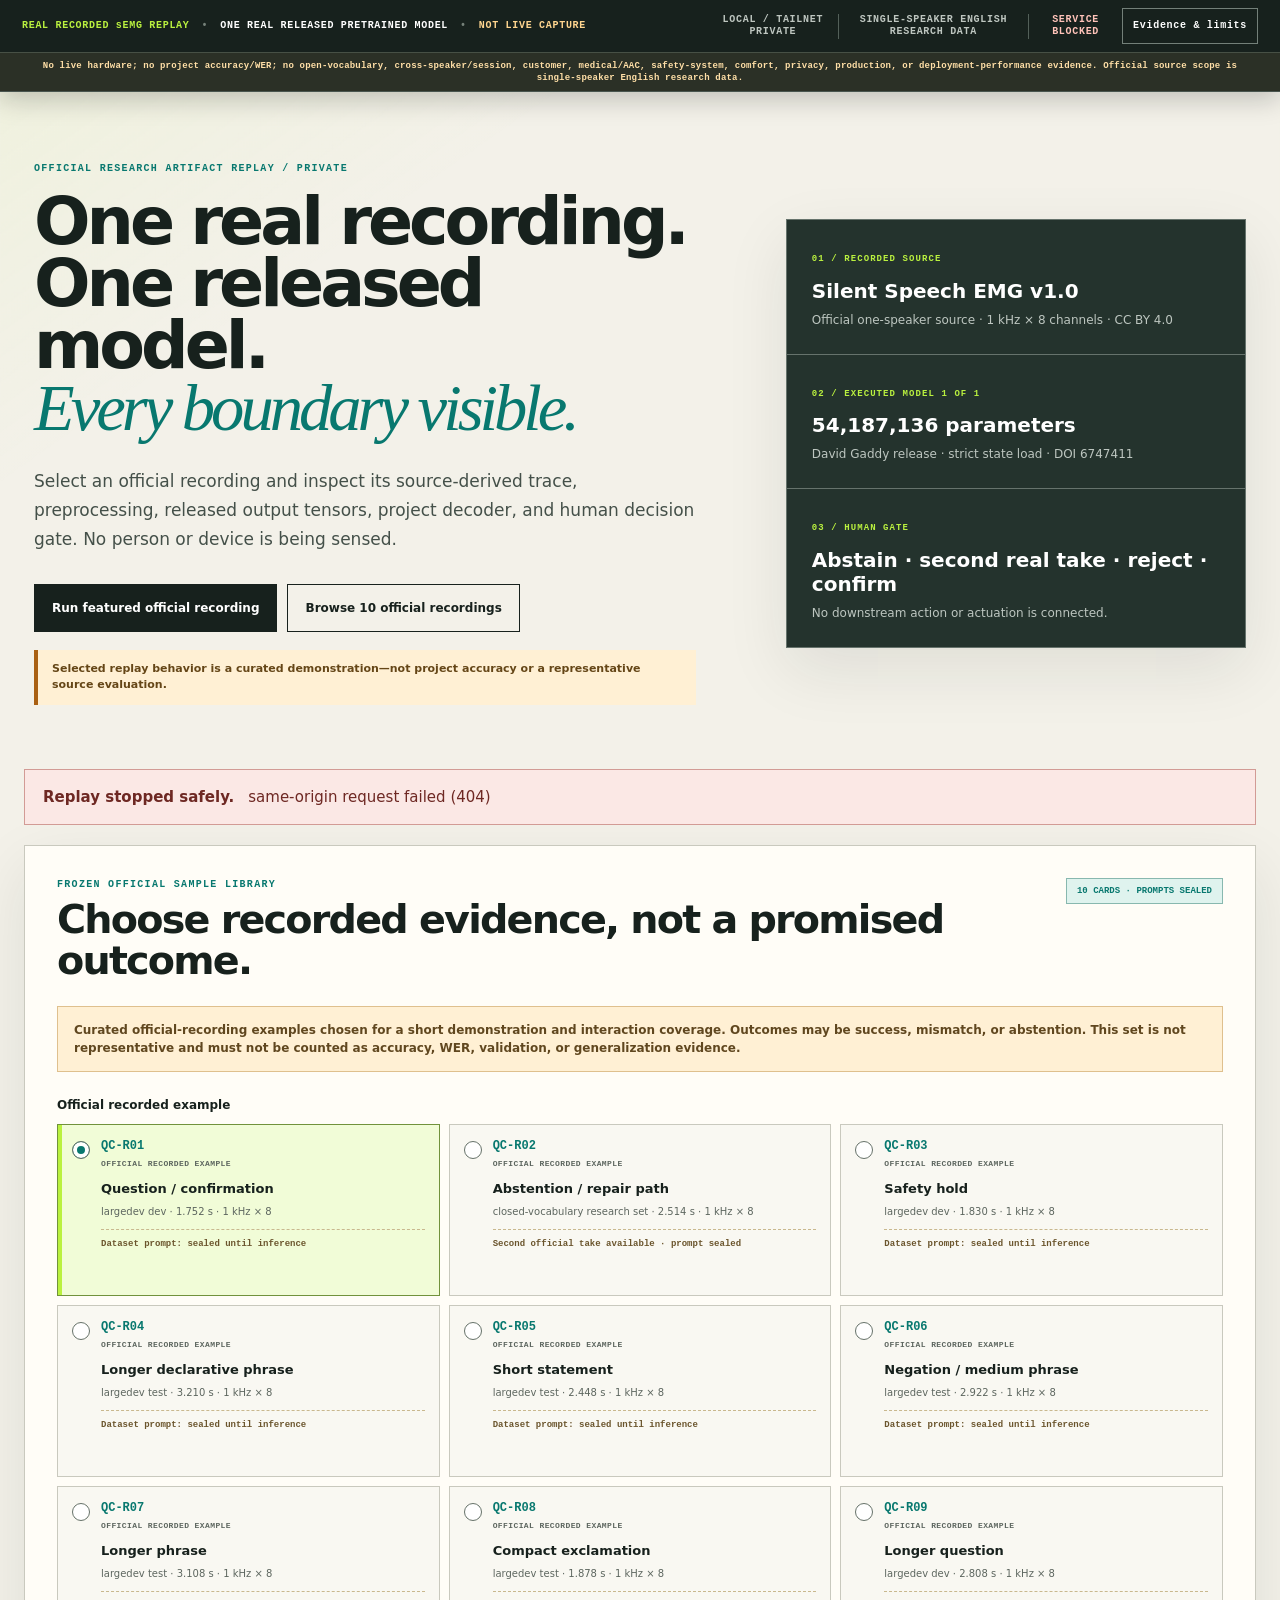
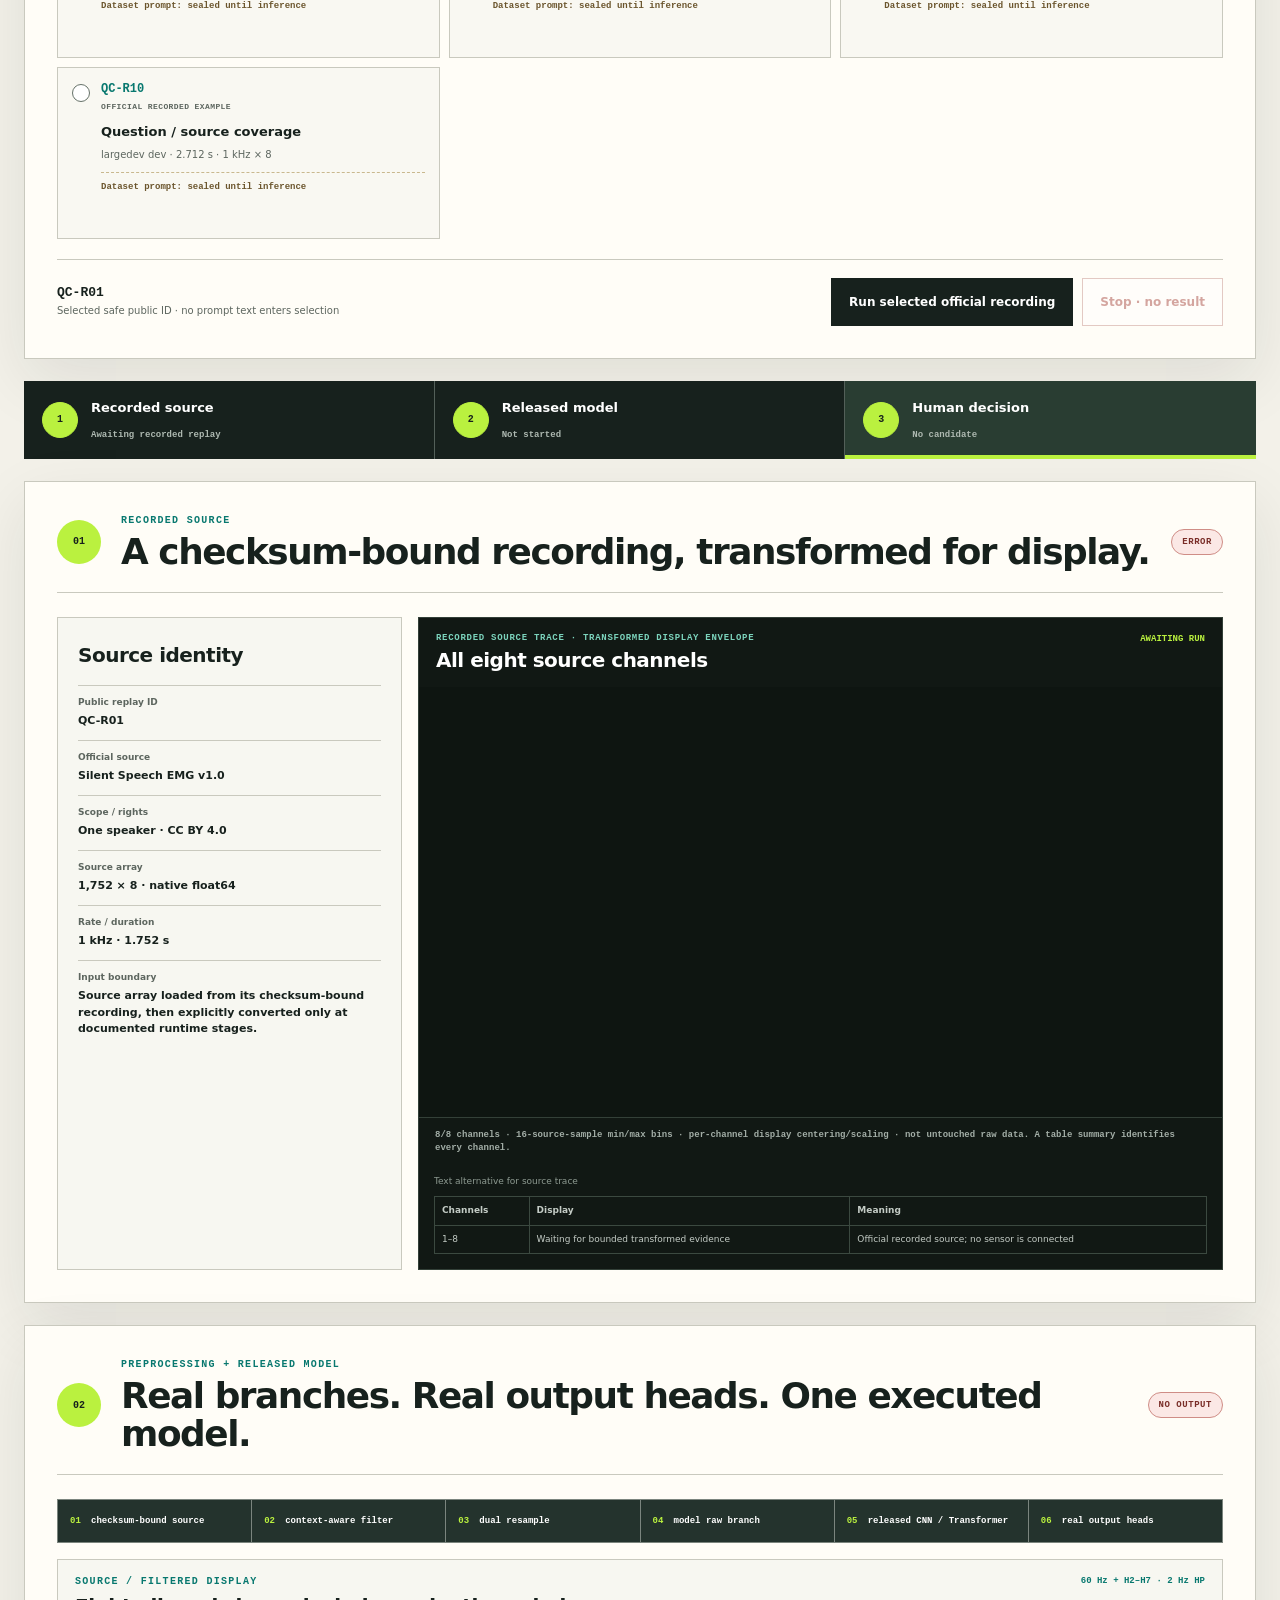
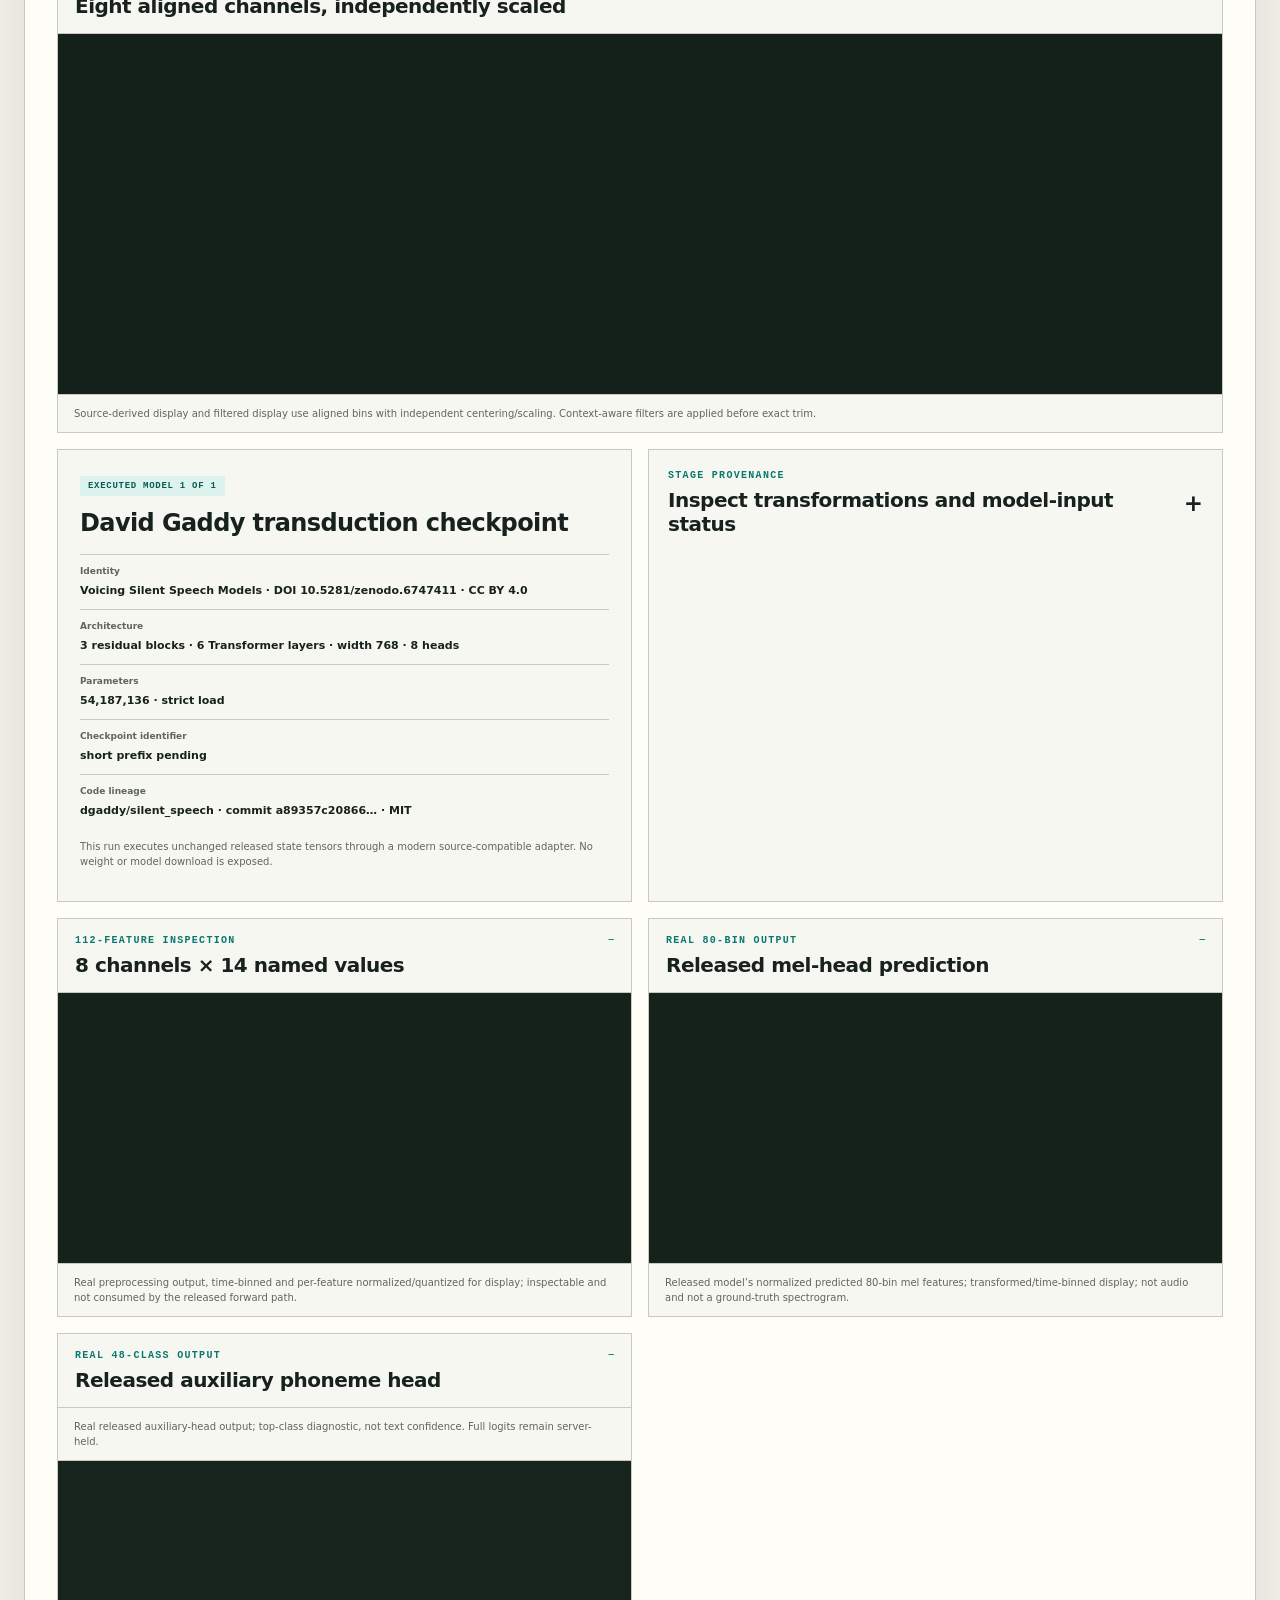
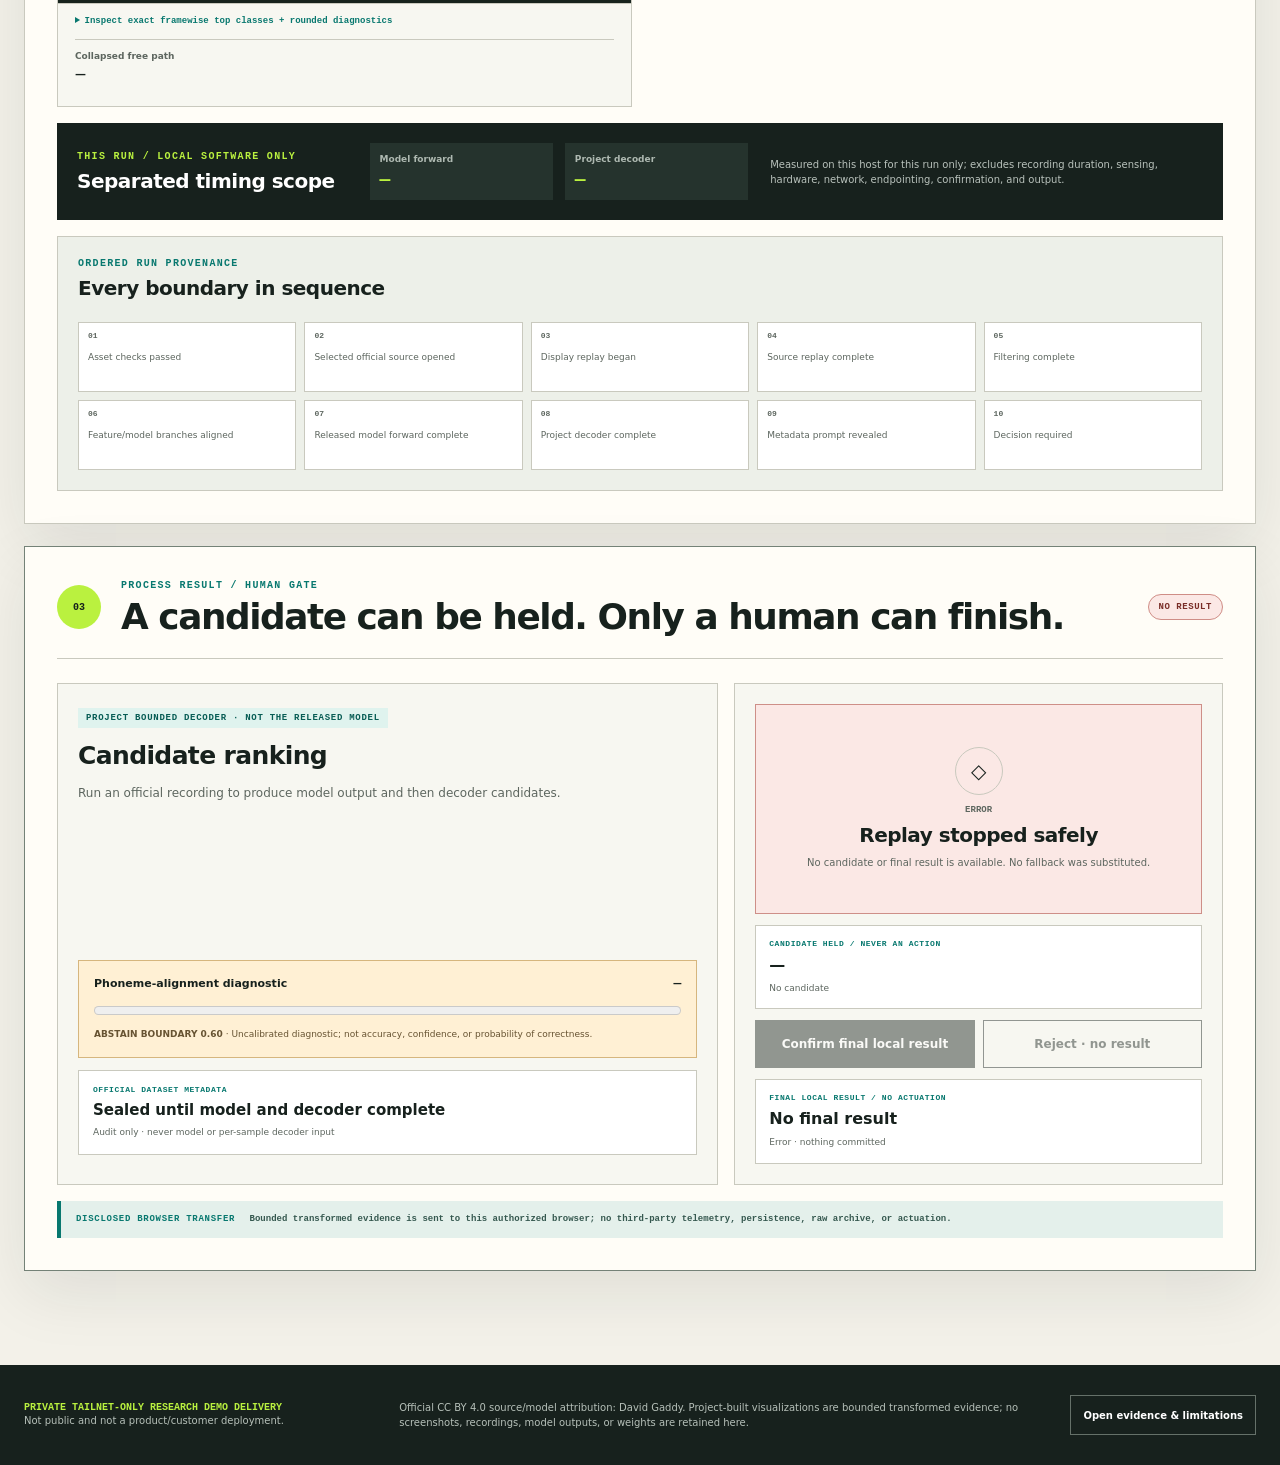
==== commit ce8d65fb: "Build evidence-first official sEMG investor replay" ====
--- a/realtime/client/index.html
+++ b/realtime/client/index.html
@@ -3,162 +3,179 @@
 <head>
   <meta charset="utf-8">
   <meta name="viewport" content="width=device-width,initial-scale=1">
-  <meta name="description" content="Local replay of real recorded silent-speech sEMG through David Gaddy's real released pretrained model.">
-  <title>Quiet Channel / real research replay</title>
+  <meta name="description" content="Private evidence-first replay of official recorded sEMG through one official released pretrained model.">
+  <meta name="referrer" content="no-referrer">
+  <link rel="icon" href="data:,">
+  <title>Quiet Channel / official artifact replay</title>
   <link rel="stylesheet" href="styles.css">
+  <script src="replay-contract.js" defer></script>
   <script src="app.js" defer></script>
 </head>
 <body>
-  <a class="skip" href="#bench">Skip to replay bench</a>
-  <header class="topbar">
-    <a class="brand" href="/" aria-label="Quiet Channel Real Research Replay">
-      <span class="brand-mark" aria-hidden="true"><i></i><i></i><i></i><i></i></span>
-      <span>QUIET CHANNEL <b>/ RESEARCH REPLAY</b></span>
-    </a>
-    <div class="truth-chip"><span></span> REAL RECORDED sEMG REPLAY <b>•</b> REAL RELEASED MODEL</div>
-    <div id="service-health" class="health">LOCAL SERVICE · CONNECTING</div>
+  <a class="skip-link" href="#sample-library">Skip to official sample library</a>
+  <header class="truth-bar" id="top">
+    <div class="truth-primary"><strong>REAL RECORDED sEMG REPLAY</strong><span>ONE REAL RELEASED PRETRAINED MODEL</span><em>NOT LIVE CAPTURE</em></div>
+    <div class="truth-meta"><span>LOCAL / TAILNET PRIVATE</span><span>SINGLE-SPEAKER ENGLISH RESEARCH DATA</span><span id="service-health" role="status" aria-live="polite">SERVICE CHECKING</span><button id="open-evidence" type="button" aria-controls="evidence-drawer" aria-expanded="false">Evidence &amp; limits</button></div>
+    <p class="limitation-line">No live hardware; no project accuracy/WER; no open-vocabulary, cross-speaker/session, customer, medical/AAC, safety-system, comfort, privacy, production, or deployment-performance evidence. Official source scope is single-speaker English research data.</p>
   </header>
 
-  <main id="bench">
-    <section class="intro">
-      <div>
-        <p class="eyebrow">LOCAL REPLAY · SINGLE-SPEAKER RESEARCH DATA · 54M PARAMETERS</p>
-        <h1>A real research recording.<br><em>A real released model.</em></h1>
+  <main>
+    <section class="hero" aria-labelledby="page-title">
+      <div class="hero-copy">
+        <p class="eyebrow">OFFICIAL RESEARCH ARTIFACT REPLAY / PRIVATE</p>
+        <h1 id="page-title">One real recording.<br>One released model.<br><em>Every boundary visible.</em></h1>
+        <p>Select an official recording and inspect its source-derived trace, preprocessing, released output tensors, project decoder, and human decision gate. No person or device is being sensed.</p>
+        <div class="hero-actions">
+          <button id="run-featured" class="button primary" type="button">Run featured official recording</button>
+          <a class="button secondary" href="#sample-library">Browse 10 official recordings</a>
+        </div>
+        <p class="curation-warning">Selected replay behavior is a curated demonstration—not project accuracy or a representative source evaluation.</p>
       </div>
-      <div class="intro-copy">
-        <p><strong>This is replay, not live capture.</strong> Official facial sEMG samples from David Gaddy's CC BY 4.0 Zenodo dataset pass through source-faithful filtering, resampling, the released pretrained residual/Transformer model, its trained phoneme head, a modern bounded decoder, abstention and confirmation.</p>
-        <p class="warning">No synthetic sample or synthetic-trained model is selected. This single-speaker research replay is not measured project accuracy, a live sensor demonstration or a product-performance claim. Non-commercial local demonstration only.</p>
+      <div class="proof-stack" aria-label="Proof contract">
+        <article><span>01 / RECORDED SOURCE</span><strong>Silent Speech EMG v1.0</strong><p>Official one-speaker source · 1 kHz × 8 channels · CC BY 4.0</p></article>
+        <article><span>02 / EXECUTED MODEL 1 OF 1</span><strong>54,187,136 parameters</strong><p>David Gaddy release · strict state load · DOI 6747411</p></article>
+        <article><span>03 / HUMAN GATE</span><strong>Abstain · second real take · reject · confirm</strong><p>No downstream action or actuation is connected.</p></article>
       </div>
     </section>
 
-    <section class="boundary" aria-label="claim boundary">
-      <strong>BOUNDARY / ALWAYS ON</strong>
-      <span>No live microphone, camera or EMG capture</span>
-      <span>No new collection, accounts or telemetry</span>
-      <span>No mind reading, identity or emotion inference</span>
-      <span>Not medical, AAC, emergency or safety automation</span>
+    <div id="error-banner" class="error-banner" role="alert" tabindex="-1" hidden><strong>Replay stopped safely.</strong><span id="error-message">No result is available.</span></div>
+
+    <section id="sample-library" class="library" aria-labelledby="library-title">
+      <div class="section-heading">
+        <div><p class="eyebrow">FROZEN OFFICIAL SAMPLE LIBRARY</p><h2 id="library-title">Choose recorded evidence, not a promised outcome.</h2></div>
+        <span id="catalogue-state" class="status-chip">10 CARDS · PROMPTS SEALED</span>
+      </div>
+      <p id="selection-disclosure" class="selection-disclosure">Curated official-recording examples chosen for a short demonstration and interaction coverage. Outcomes may be success, mismatch, or abstention. This set is not representative and must not be counted as accuracy, WER, validation, or generalization evidence.</p>
+      <fieldset id="sample-list">
+        <legend>Official recorded example</legend>
+        <div class="sample-grid">
+          <label class="sample-card selected" data-sample-id="QC-R01"><input type="radio" name="sample" value="QC-R01" checked><span><b>QC-R01</b><em>OFFICIAL RECORDED EXAMPLE</em><strong>Question / confirmation</strong><small>largedev dev · 1.752 s · 1 kHz × 8</small><i>Dataset prompt: sealed until inference</i></span></label>
+          <label class="sample-card" data-sample-id="QC-R02"><input type="radio" name="sample" value="QC-R02"><span><b>QC-R02</b><em>OFFICIAL RECORDED EXAMPLE</em><strong>Abstention / repair path</strong><small>closed-vocabulary research set · 2.514 s · 1 kHz × 8</small><i>Second official take available · prompt sealed</i></span></label>
+          <label class="sample-card" data-sample-id="QC-R03"><input type="radio" name="sample" value="QC-R03"><span><b>QC-R03</b><em>OFFICIAL RECORDED EXAMPLE</em><strong>Safety hold</strong><small>largedev dev · 1.830 s · 1 kHz × 8</small><i>Dataset prompt: sealed until inference</i></span></label>
+          <label class="sample-card" data-sample-id="QC-R04"><input type="radio" name="sample" value="QC-R04"><span><b>QC-R04</b><em>OFFICIAL RECORDED EXAMPLE</em><strong>Longer declarative phrase</strong><small>largedev test · 3.210 s · 1 kHz × 8</small><i>Dataset prompt: sealed until inference</i></span></label>
+          <label class="sample-card" data-sample-id="QC-R05"><input type="radio" name="sample" value="QC-R05"><span><b>QC-R05</b><em>OFFICIAL RECORDED EXAMPLE</em><strong>Short statement</strong><small>largedev test · 2.448 s · 1 kHz × 8</small><i>Dataset prompt: sealed until inference</i></span></label>
+          <label class="sample-card" data-sample-id="QC-R06"><input type="radio" name="sample" value="QC-R06"><span><b>QC-R06</b><em>OFFICIAL RECORDED EXAMPLE</em><strong>Negation / medium phrase</strong><small>largedev test · 2.922 s · 1 kHz × 8</small><i>Dataset prompt: sealed until inference</i></span></label>
+          <label class="sample-card" data-sample-id="QC-R07"><input type="radio" name="sample" value="QC-R07"><span><b>QC-R07</b><em>OFFICIAL RECORDED EXAMPLE</em><strong>Longer phrase</strong><small>largedev test · 3.108 s · 1 kHz × 8</small><i>Dataset prompt: sealed until inference</i></span></label>
+          <label class="sample-card" data-sample-id="QC-R08"><input type="radio" name="sample" value="QC-R08"><span><b>QC-R08</b><em>OFFICIAL RECORDED EXAMPLE</em><strong>Compact exclamation</strong><small>largedev test · 1.878 s · 1 kHz × 8</small><i>Dataset prompt: sealed until inference</i></span></label>
+          <label class="sample-card" data-sample-id="QC-R09"><input type="radio" name="sample" value="QC-R09"><span><b>QC-R09</b><em>OFFICIAL RECORDED EXAMPLE</em><strong>Longer question</strong><small>largedev dev · 2.808 s · 1 kHz × 8</small><i>Dataset prompt: sealed until inference</i></span></label>
+          <label class="sample-card" data-sample-id="QC-R10"><input type="radio" name="sample" value="QC-R10"><span><b>QC-R10</b><em>OFFICIAL RECORDED EXAMPLE</em><strong>Question / source coverage</strong><small>largedev dev · 2.712 s · 1 kHz × 8</small><i>Dataset prompt: sealed until inference</i></span></label>
+        </div>
+      </fieldset>
+      <div class="library-actions"><p><strong id="selected-id">QC-R01</strong><span>Selected safe public ID · no prompt text enters selection</span></p><button id="start" class="button primary" type="button">Run selected official recording</button><button id="stop" class="button danger" type="button" disabled>Stop · no result</button></div>
     </section>
 
-    <div class="workspace">
-      <aside class="control panel">
-        <div class="panel-head">
-          <div><small>CONTROL / 01</small><h2>Recorded replay</h2></div>
-          <span id="capture-state" class="state ready">READY</span>
-        </div>
+    <nav class="stage-rail" aria-label="Run workspace stages">
+      <ol>
+        <li class="active" data-progress-stage="recorded-source"><span>1</span><b>Recorded source</b><small id="source-progress">Awaiting selection</small></li>
+        <li data-progress-stage="released-model"><span>2</span><b>Released model</b><small id="model-progress">Not started</small></li>
+        <li data-progress-stage="human-decision"><span>3</span><b>Human decision</b><small id="decision-progress">No candidate</small></li>
+      </ol>
+      <p id="stage-announcer" class="sr-only" role="status" aria-live="polite">Stage 1 of 3, Recorded source.</p>
+    </nav>
 
-        <fieldset id="scenario-list">
-          <legend>Choose an official recorded sample</legend>
-          <label class="scenario selected">
-            <input type="radio" name="scenario" value="clear" checked>
-            <span><b>Held-out research replay</b><small>Real silent sEMG · large dev split · confirm</small></span><em>01</em>
-          </label>
-          <label class="scenario">
-            <input type="radio" name="scenario" value="ambiguous">
-            <span><b>Abstain + second take</b><small>Two real recordings of one clock prompt</small></span><em>02</em>
-          </label>
-          <label class="scenario">
-            <input type="radio" name="scenario" value="safety">
-            <span><b>Safety-sensitive prompt</b><small>Real silent sEMG · mandatory acknowledgement</small></span><em>03</em>
-          </label>
-        </fieldset>
+    <section id="stage-source" class="stage-panel active" data-stage-panel="recorded-source" aria-labelledby="stage-source-title">
+      <header class="stage-header"><span>01</span><div><p class="eyebrow">RECORDED SOURCE</p><h2 id="stage-source-title">A checksum-bound recording, transformed for display.</h2></div><b id="source-state" class="state">READY</b></header>
+      <div class="source-grid">
+        <article class="source-facts">
+          <h3>Source identity</h3>
+          <dl>
+            <div><dt>Public replay ID</dt><dd id="source-id">QC-R01</dd></div>
+            <div><dt>Official source</dt><dd>Silent Speech EMG v1.0</dd></div>
+            <div><dt>Scope / rights</dt><dd>One speaker · CC BY 4.0</dd></div>
+            <div><dt>Source array</dt><dd id="source-shape">1,752 × 8 · native float64</dd></div>
+            <div><dt>Rate / duration</dt><dd id="source-rate-duration">1 kHz · 1.752 s</dd></div>
+            <div><dt>Input boundary</dt><dd>Source array loaded from its checksum-bound recording, then explicitly converted only at documented runtime stages.</dd></div>
+          </dl>
+        </article>
+        <article class="trace-card">
+          <header><div><p>RECORDED SOURCE TRACE · TRANSFORMED DISPLAY ENVELOPE</p><h3>All eight source channels</h3></div><span id="trace-bins">AWAITING RUN</span></header>
+          <canvas id="source-canvas" width="1280" height="560" role="img" aria-describedby="source-chart-description">Eight-channel transformed display envelope.</canvas>
+          <p id="source-chart-description">8/8 channels · 16-source-sample min/max bins · per-channel display centering/scaling · not untouched raw data. A table summary identifies every channel.</p>
+          <table class="channel-table"><caption>Text alternative for source trace</caption><thead><tr><th>Channels</th><th>Display</th><th>Meaning</th></tr></thead><tbody><tr><td>1–8</td><td id="channel-summary">Waiting for bounded transformed evidence</td><td>Official recorded source; no sensor is connected</td></tr></tbody></table>
+        </article>
+      </div>
+    </section>
 
-        <div class="source-card">
-          <div><span class="pulse"></span><b>RecordedEMGReplaySource</b></div>
-          <dl><div><dt>Rate</dt><dd>1,000 Hz</dd></div><div><dt>Channels</dt><dd>8</dd></div><div><dt>Source</dt><dd>Zenodo 4064409</dd></div></dl>
-          <p>Read-only local replay of one participant's research data. A reviewed device driver can replace this source at the same <code>SignalSource</code> seam.</p>
-        </div>
+    <section id="stage-model" class="stage-panel" data-stage-panel="released-model" aria-labelledby="stage-model-title">
+      <header class="stage-header"><span>02</span><div><p class="eyebrow">PREPROCESSING + RELEASED MODEL</p><h2 id="stage-model-title">Real branches. Real output heads. One executed model.</h2></div><b id="model-state" class="state">WAITING</b></header>
+      <ol class="pipeline-rail" aria-label="Executed pipeline"><li>checksum-bound source</li><li>context-aware filter</li><li>dual resample</li><li>model raw branch</li><li>released CNN / Transformer</li><li>real output heads</li></ol>
 
-        <div class="actions">
-          <button id="start" class="primary" type="button">Start recorded replay <span>↗</span></button>
-          <button id="stop" type="button" disabled>Stop replay</button>
-        </div>
-        <p class="microcopy">REAL RECORDED sEMG · NOT LIVE CAPTURE · CC BY 4.0</p>
-      </aside>
+      <div class="evidence-grid">
+        <article class="evidence-card comparison-card">
+          <header><div><p class="eyebrow">SOURCE / FILTERED DISPLAY</p><h3>Eight aligned channels, independently scaled</h3></div><span>60 Hz + H2–H7 · 2 Hz HP</span></header>
+          <canvas id="comparison-canvas" width="1100" height="480" role="img" aria-describedby="comparison-description">Source and filtered display envelopes.</canvas>
+          <p id="comparison-description">Source-derived display and filtered display use aligned bins with independent centering/scaling. Context-aware filters are applied before exact trim.</p>
+        </article>
 
-      <section class="pipeline panel" aria-labelledby="pipeline-title">
-        <div class="panel-head">
-          <div><small>PIPELINE / 02</small><h2 id="pipeline-title">Live local replay trace</h2></div>
-          <span id="elapsed">NO RUN</span>
-        </div>
+        <article class="evidence-card model-card">
+          <p class="model-one">EXECUTED MODEL 1 OF 1</p>
+          <h3>David Gaddy transduction checkpoint</h3>
+          <dl><div><dt>Identity</dt><dd>Voicing Silent Speech Models · DOI 10.5281/zenodo.6747411 · CC BY 4.0</dd></div><div><dt>Architecture</dt><dd>3 residual blocks · 6 Transformer layers · width 768 · 8 heads</dd></div><div><dt>Parameters</dt><dd>54,187,136 · strict load</dd></div><div><dt>Checkpoint identifier</dt><dd id="model-fingerprint">short prefix pending</dd></div><div><dt>Code lineage</dt><dd>dgaddy/silent_speech · commit a89357c20866… · MIT</dd></div></dl>
+          <p>This run executes unchanged released state tensors through a modern source-compatible adapter. No weight or model download is exposed.</p>
+        </article>
 
-        <ol class="rail" aria-label="pipeline stages">
-          <li data-stage="raw_signal"><i>1</i><span>Raw signal<small>recorded research data</small></span></li>
-          <li data-stage="features"><i>2</i><span>Features<small>source-faithful preprocessing</small></span></li>
-          <li data-stage="model"><i>3</i><span>Released model<small>real pretrained weights</small></span></li>
-          <li data-stage="decision"><i>4</i><span>Human gate<small>abstain / confirm</small></span></li>
-        </ol>
+        <details class="evidence-card provenance-card">
+          <summary><span><p class="eyebrow">STAGE PROVENANCE</p><h3>Inspect transformations and model-input status</h3></span><b aria-hidden="true">+</b></summary>
+          <div class="table-wrap"><table><caption>Preprocessing provenance</caption><thead><tr><th>Operation</th><th>Rate</th><th>Shape / dtype</th><th>Model input?</th></tr></thead><tbody id="provenance-body"><tr><td>Waiting for a run</td><td>—</td><td>—</td><td>—</td></tr></tbody></table></div>
+        </details>
 
-        <div class="visuals">
-          <article class="visual raw-card">
-            <header><div><small>RAW / DISPLAY SUBSAMPLE</small><b>4 of 8 recorded facial-sEMG channels</b></div><span id="sample-count">0 samples</span></header>
-            <canvas id="signal-canvas" width="960" height="230" aria-label="Replay display of recorded research sEMG channels"></canvas>
-            <footer><span>official recording</span><span>1 kHz</span><span>display-centered per channel</span><span>read-only replay</span></footer>
-          </article>
+        <article class="evidence-card heatmap-card">
+          <header><div><p class="eyebrow">112-FEATURE INSPECTION</p><h3>8 channels × 14 named values</h3></div><span id="feature-shape">—</span></header>
+          <canvas id="feature-canvas" width="1100" height="360" role="img" aria-describedby="feature-description">Real preprocessing feature heatmap.</canvas>
+          <p id="feature-description">Real preprocessing output, time-binned and per-feature normalized/quantized for display; inspectable and not consumed by the released forward path.</p>
+        </article>
 
-          <article class="visual feature-card">
-            <header><div><small>UPSTREAM FEATURE TENSOR</small><b>112 values/frame · filters and rates match source code</b></div><span id="feature-shape">—</span></header>
-            <div id="feature-bars" class="feature-bars" aria-label="Extracted real-recording feature values"><p>Waiting for source-faithful preprocessing…</p></div>
-          </article>
+        <article class="evidence-card heatmap-card">
+          <header><div><p class="eyebrow">REAL 80-BIN OUTPUT</p><h3>Released mel-head prediction</h3></div><span id="mel-shape">—</span></header>
+          <canvas id="mel-canvas" width="1100" height="360" role="img" aria-describedby="mel-description">Released model mel-head output heatmap.</canvas>
+          <p id="mel-description">Released model’s normalized predicted 80-bin mel features; transformed/time-binned display; not audio and not a ground-truth spectrogram.</p>
+        </article>
 
-          <article class="visual model-card">
-            <header><div><small>RELEASED MODEL OUTPUT</small><b>Trained phoneme emissions → bounded prompt decoder</b></div><span id="latency">— ms</span></header>
-            <div class="model-grid">
-              <div id="candidates" class="candidates"><p>Start replay to run official weights.</p></div>
-              <dl class="metrics">
-                <div><dt>Free phoneme path</dt><dd id="raw-ctc">—</dd></div>
-                <div><dt>Decoder score</dt><dd id="confidence">—</dd></div>
-                <div><dt>Abstain threshold</dt><dd>0.60</dd></div>
-                <div><dt>Record metadata prompt</dt><dd id="record-reference">shown after inference</dd></div>
-              </dl>
-            </div>
-            <p class="score-note">Metadata is not passed to the model/decoder. Scores are uncalibrated diagnostics—not accuracy or probability of correctness.</p>
-          </article>
-        </div>
-      </section>
+        <article class="evidence-card phoneme-card">
+          <header><div><p class="eyebrow">REAL 48-CLASS OUTPUT</p><h3>Released auxiliary phoneme head</h3></div><span id="phoneme-shape">—</span></header>
+          <p id="phoneme-label">Real released auxiliary-head output; top-class diagnostic, not text confidence. Full logits remain server-held.</p>
+          <div id="phoneme-frames" class="phoneme-frames" aria-label="Top phoneme classes by frame"><span>Waiting for model output</span></div>
+          <details class="phoneme-sequence-details"><summary>Inspect exact framewise top classes + rounded diagnostics</summary><ol id="phoneme-sequence"><li>Waiting for model output</li></ol></details>
+          <dl><div><dt>Collapsed free path</dt><dd id="collapsed-path">—</dd></div></dl>
+        </article>
+      </div>
 
-      <aside class="decision panel">
-        <div class="panel-head"><div><small>HUMAN GATE / 03</small><h2>Commit control</h2></div></div>
-        <div id="decision-box" class="decision-box idle">
-          <span class="decision-icon">···</span>
-          <small id="decision-label">WAITING</small>
-          <h3 id="decision-title">No prompt staged</h3>
-          <p id="decision-reason">A model candidate never executes directly. A low score abstains; an accepted replay waits here.</p>
-        </div>
-        <div id="output-card" class="output-card">
-          <small>STAGED LOCAL REPLAY OUTPUT</small>
-          <strong id="staged-output">—</strong>
-          <span id="output-status">Nothing committed</span>
-        </div>
-        <label id="safety-row" class="safety-row hidden"><input id="safety-ack" type="checkbox"> I reviewed this safety-sensitive replay candidate. No actuation is connected.</label>
-        <div class="decision-actions">
-          <button id="confirm" class="confirm" type="button" disabled>Confirm output</button>
-          <button id="reject" type="button" disabled>Reject</button>
-          <button id="repair" class="repair hidden" type="button">Replay second real take</button>
-        </div>
-        <div class="privacy-log">
-          <header><b>Volatile local event log</b><button id="clear-log" type="button">Clear</button></header>
-          <ol id="event-log"><li><time>—</time><span>Ready. No live capture occurs.</span></li></ol>
-        </div>
-        <p class="no-egress"><span>↘</span><b>NO EGRESS</b> Recorded arrays and decoded output stay in this local process/browser session.</p>
-      </aside>
-    </div>
+      <section class="timing" aria-labelledby="timing-title"><div><p class="eyebrow">THIS RUN / LOCAL SOFTWARE ONLY</p><h3 id="timing-title">Separated timing scope</h3></div><dl><div><dt>Model forward</dt><dd id="model-time">—</dd></div><div><dt>Project decoder</dt><dd id="decoder-time">—</dd></div></dl><p>Measured on this host for this run only; excludes recording duration, sensing, hardware, network, endpointing, confirmation, and output.</p></section>
 
-    <section class="technical">
-      <div><small>TECHNICAL BASIS</small><h2>Real artifacts,<br>research bounded.</h2></div>
-      <dl>
-        <div><dt>Released architecture</dt><dd>8-channel raw sEMG → three residual CNN blocks → 6-layer 768-wide relative-position Transformer → 80 mel features + 48 trained phoneme emissions.</dd></div>
-        <div><dt>Released weights</dt><dd>54,187,136 trainable parameters from Zenodo 6747411, SHA-256 verified and loaded directly. CC BY 4.0; David Gaddy attribution.</dd></div>
-        <div><dt>Recorded data</dt><dd>Silent Speech EMG v1.0, one speaker, Zenodo 4064409 / concept DOI 4064408, CC BY 4.0. Samples are fetched locally and never committed.</dd></div>
-        <div><dt>Code / papers</dt><dd><a href="https://github.com/dgaddy/silent_speech/tree/a89357c2086609b432919b9d14ffc0be5d8983d5">dgaddy/silent_speech @ a89357c</a>, MIT; Gaddy &amp; Klein, EMNLP 2020 / ACL 2021. Source results do not become this project's results.</dd></div>
-        <div><dt>Decoder adaptation</dt><dd>Legacy DeepSpeech 0.7 is not available for Python 3.12. We decode the released model's real phoneme head with CMUdict and a bounded phoneme-edit grammar; no synthetic replacement model.</dd></div>
-        <div><dt>Real hardware prerequisite</dt><dd>Reviewed electrodes/device, electrical safety, placement, calibration and governed human-subject protocol. None is present; this page only replays existing records.</dd></div>
-      </dl>
+      <section class="timeline" aria-labelledby="timeline-title"><div><p class="eyebrow">ORDERED RUN PROVENANCE</p><h3 id="timeline-title">Every boundary in sequence</h3></div><ol id="event-timeline"><li data-event="asset_checks_passed">Asset checks passed</li><li data-event="source_opened">Selected official source opened</li><li data-event="replay_started">Display replay began</li><li data-event="source_complete">Source replay complete</li><li data-event="preprocessing_complete">Filtering complete</li><li data-event="branches_aligned">Feature/model branches aligned</li><li data-event="model_forward_complete">Released model forward complete</li><li data-event="decoder_complete">Project decoder complete</li><li data-event="metadata_revealed">Metadata prompt revealed</li><li data-event="decision_required">Decision required</li></ol></section>
+    </section>
+
+    <section id="stage-decision" class="stage-panel" data-stage-panel="human-decision" aria-labelledby="stage-decision-title">
+      <header class="stage-header"><span>03</span><div><p class="eyebrow">PROCESS RESULT / HUMAN GATE</p><h2 id="stage-decision-title">A candidate can be held. Only a human can finish.</h2></div><b id="decision-state" class="state">WAITING</b></header>
+      <div class="decision-grid">
+        <article class="decoder-card">
+          <p class="decoder-label">PROJECT BOUNDED DECODER · NOT THE RELEASED MODEL</p>
+          <h3>Candidate ranking</h3>
+          <div id="candidates" class="candidates" aria-live="polite"><p>Run an official recording to produce model output and then decoder candidates.</p></div>
+          <div class="diagnostic"><div><label for="score-meter">Phoneme-alignment diagnostic</label><strong id="diagnostic-score">—</strong></div><meter id="score-meter" min="0" max="1" low="0.6" optimum="1" value="0">0</meter><p><b>ABSTAIN BOUNDARY 0.60</b> · Uncalibrated diagnostic; not accuracy, confidence, or probability of correctness.</p></div>
+          <div class="metadata-audit"><small>OFFICIAL DATASET METADATA</small><strong id="record-reference">Sealed until model and decoder complete</strong><span id="reference-status">Audit only · never model or per-sample decoder input</span></div>
+        </article>
+        <aside class="gate-card" aria-labelledby="gate-title">
+          <div id="decision-box" class="decision-box idle" role="status" aria-live="polite"><span aria-hidden="true">◇</span><small id="decision-label">WAITING</small><h3 id="gate-title"><span id="decision-title">No candidate staged</span></h3><p id="decision-reason">Nothing becomes a final result without confirmation. No action is connected.</p></div>
+          <div class="held"><small>CANDIDATE HELD / NEVER AN ACTION</small><strong id="held-candidate">—</strong><span id="held-status">No candidate</span></div>
+          <label id="safety-row" class="safety-row" hidden><input id="safety-ack" type="checkbox"><span>I acknowledge this safety-sensitive replay candidate. No actuation is connected, and this is not an emergency or safety system.</span></label>
+          <div class="decision-actions"><button id="confirm" class="button primary" type="button" disabled>Confirm final local result</button><button id="reject" class="button secondary" type="button" disabled>Reject · no result</button><button id="second-take" class="button repair" type="button" hidden>Run second official take</button></div>
+          <div id="final-card" class="final-card" tabindex="-1"><small>FINAL LOCAL RESULT / NO ACTUATION</small><strong id="final-output">—</strong><span id="output-status">No result committed</span></div>
+        </aside>
+      </div>
+      <p class="browser-transfer"><strong>DISCLOSED BROWSER TRANSFER</strong> Bounded transformed evidence is sent to this authorized browser; no third-party telemetry, persistence, raw archive, or actuation.</p>
     </section>
   </main>
 
-  <footer class="footer">
-    <strong>REAL RECORDED sEMG REPLAY / REAL RELEASED PRETRAINED MODEL / NOT LIVE CAPTURE</strong>
-    <p>Non-commercial local research demonstration. CC BY 4.0 assets © David Gaddy. Not mind reading, identity/emotion inference, medical/AAC/emergency use or measured project accuracy. No physical hardware or new participant capture.</p>
-  </footer>
+  <section id="evidence-drawer" class="drawer" aria-labelledby="drawer-title" hidden>
+    <div class="drawer-head"><div><p class="eyebrow">DILIGENCE DRAWER</p><h2 id="drawer-title">What executed—and what did not.</h2></div><button id="close-evidence" type="button">Close evidence drawer</button></div>
+    <div class="drawer-tabs" role="tablist" aria-label="Evidence sections"><button role="tab" aria-selected="true" aria-controls="drawer-executed" id="tab-executed">What executed</button><button role="tab" aria-selected="false" aria-controls="drawer-registry" id="tab-registry">Evidence-only registry</button><button role="tab" aria-selected="false" aria-controls="drawer-claims" id="tab-claims">Claims / limitations</button><button role="tab" aria-selected="false" aria-controls="drawer-rights" id="tab-rights">Sources / rights</button></div>
+    <div id="drawer-executed" role="tabpanel" aria-labelledby="tab-executed"><h3>One selected source. One strict-loaded checkpoint.</h3><p>The active run verifies one frozen official recording, applies context-aware preprocessing, executes the released 80-bin and 48-class heads, then runs a separately labelled project algorithm and human gate.</p><dl id="active-provenance"><div><dt>Active run</dt><dd>No run yet</dd></div></dl></div>
+    <div id="drawer-registry" role="tabpanel" aria-labelledby="tab-registry" hidden><h3>Research context is not execution.</h3><p>Every evidence-only row is marked <strong>NOT EXECUTED HERE</strong>.</p><div id="model-registry" class="registry"><p>Loading evidence-only registry…</p></div></div>
+    <div id="drawer-claims" role="tabpanel" aria-labelledby="tab-claims" hidden><h3>Proof stops at artifact execution.</h3><ul><li>No live hardware or new participant capture</li><li>No project accuracy, WER, representative evaluation, or open-vocabulary claim</li><li>Official source scope is single-speaker English research data</li><li>No cross-speaker/session, customer, medical/AAC, safety, comfort, privacy, or production evidence</li><li>No paper or external metric transfers to this project</li></ul></div>
+    <div id="drawer-rights" role="tabpanel" aria-labelledby="tab-rights" hidden><h3>Text-only source and rights record</h3><dl><div><dt>Recorded source</dt><dd>Silent Speech EMG v1.0 · David Gaddy / UC Berkeley · DOI 10.5281/zenodo.4064409 · CC BY 4.0</dd></div><div><dt>Executed checkpoint</dt><dd>Voicing Silent Speech Models · David Gaddy · DOI 10.5281/zenodo.6747411 · CC BY 4.0</dd></div><div><dt>Adapted code</dt><dd>dgaddy/silent_speech · commit a89357c20866… · MIT</dd></div><div><dt>Pronunciation dependency</dt><dd>cmudict Python package 1.0.32: GPL-3.0-or-later; CMU dictionary data: separate CMU redistribution notice.</dd></div></dl></div>
+  </section>
+
+  <footer><div><strong>PRIVATE TAILNET-ONLY RESEARCH DEMO DELIVERY</strong><span>Not public and not a product/customer deployment.</span></div><p>Official CC BY 4.0 source/model attribution: David Gaddy. Project-built visualizations are bounded transformed evidence; no screenshots, recordings, model outputs, or weights are retained here.</p><button id="footer-evidence" type="button">Open evidence &amp; limitations</button></footer>
 </body>
 </html>
--- a/realtime/client/styles.css
+++ b/realtime/client/styles.css
@@ -1,12 +1,347 @@
-:root{--ink:#151815;--paper:#f0f2e9;--panel:#f8faf2;--line:#c9cec2;--muted:#677064;--lime:#c8ff3d;--teal:#0e786d;--red:#c94638;--amber:#cc842c;--blue:#2e62d5;--shadow:0 16px 40px rgba(27,33,26,.08);font-family:Inter,ui-sans-serif,system-ui,-apple-system,BlinkMacSystemFont,"Segoe UI",sans-serif;color:var(--ink);background:var(--paper);font-synthesis:none}
-*{box-sizing:border-box}body{margin:0;background:radial-gradient(circle at 30% 0,rgba(200,255,61,.09),transparent 27rem),var(--paper)}button,input{font:inherit}button{cursor:pointer}button:disabled{cursor:not-allowed;opacity:.42}a{color:inherit}.skip{position:fixed;top:-60px;left:20px;background:var(--ink);color:white;padding:12px;z-index:99}.skip:focus{top:20px}
-.topbar{height:68px;border-bottom:1px solid #30342f;background:var(--ink);color:white;display:grid;grid-template-columns:1fr auto 1fr;align-items:center;padding:0 28px;position:sticky;top:0;z-index:20}.brand{display:flex;align-items:center;gap:12px;text-decoration:none;font-size:13px;letter-spacing:.11em}.brand b{color:var(--lime);font-weight:650}.brand-mark{display:flex;align-items:end;gap:2px;width:24px;height:22px}.brand-mark i{display:block;width:4px;border-radius:3px;background:var(--lime);animation:levels 1.8s ease-in-out infinite}.brand-mark i:nth-child(1){height:8px}.brand-mark i:nth-child(2){height:20px;animation-delay:.2s}.brand-mark i:nth-child(3){height:14px;animation-delay:.4s}.brand-mark i:nth-child(4){height:6px;animation-delay:.6s}@keyframes levels{50%{transform:scaleY(.55)}}.truth-chip{border:1px solid #5e655a;border-radius:99px;padding:8px 15px;font-size:10px;letter-spacing:.09em;display:flex;align-items:center;gap:8px}.truth-chip span{width:7px;height:7px;background:var(--lime);border-radius:50%;box-shadow:0 0 10px var(--lime)}.truth-chip b{color:#818a7b}.health{justify-self:end;font:600 10px ui-monospace,SFMono-Regular,monospace;color:#aeb5aa;letter-spacing:.07em}.health.online{color:var(--lime)}
-main{max-width:1600px;margin:auto;padding:0 28px 60px}.intro{display:grid;grid-template-columns:1.1fr .9fr;gap:5vw;padding:66px 8px 48px;align-items:end}.eyebrow,.panel-head small,.technical small,.visual header small{font:650 10px ui-monospace,SFMono-Regular,monospace;letter-spacing:.14em;color:var(--teal)}h1{font-size:clamp(44px,5vw,78px);letter-spacing:-.055em;line-height:.94;margin:13px 0 0;font-weight:620}h1 em{font-family:Georgia,serif;font-weight:400;color:var(--teal)}.intro-copy{font-size:15px;line-height:1.65;max-width:660px}.intro-copy p{margin:0 0 14px}.warning{border-left:3px solid var(--amber);padding:4px 0 4px 16px;color:#5a574e;font-size:13px}.boundary{border:1px solid var(--ink);display:flex;align-items:center;gap:0;background:#e6e9df;min-height:42px;margin-bottom:18px;font:600 10px ui-monospace,SFMono-Regular,monospace;letter-spacing:.04em}.boundary strong{align-self:stretch;display:flex;align-items:center;padding:0 16px;background:var(--ink);color:var(--lime);letter-spacing:.1em}.boundary span{padding:0 17px;border-right:1px solid #b9beb2;flex:1;text-align:center}
-.workspace{display:grid;grid-template-columns:280px minmax(560px,1fr) 300px;gap:14px;align-items:start}.panel{background:var(--panel);border:1px solid var(--line);box-shadow:var(--shadow);min-width:0}.control,.decision{padding:18px;position:sticky;top:84px}.pipeline{padding:20px}.panel-head{display:flex;align-items:start;justify-content:space-between;border-bottom:1px solid var(--line);padding-bottom:14px;margin-bottom:16px}.panel-head h2{font-size:21px;letter-spacing:-.03em;margin:3px 0 0}.state{font:700 9px ui-monospace,monospace;border:1px solid var(--line);border-radius:99px;padding:6px 9px;letter-spacing:.08em}.state.running{background:#ecffd1;border-color:#8bb83a;color:#365913}.state.abstain{background:#fff1dd;border-color:#d69245;color:#7b4614}.state.confirmed{background:#dff7f1;border-color:#4e9b8e;color:#185d55}.state.error,.state.stopped{background:#fbe5e1;color:#8b3029}
-fieldset{padding:0;border:0;margin:0 0 15px}legend{font-size:11px;font-weight:700;margin-bottom:9px;color:var(--muted)}.scenario{display:grid;grid-template-columns:14px 1fr auto;gap:9px;align-items:start;padding:12px 8px;margin:0 -3px;border-top:1px solid var(--line);cursor:pointer}.scenario:last-child{border-bottom:1px solid var(--line)}.scenario input{appearance:none;width:12px;height:12px;margin:3px 0;border-radius:50%;border:1px solid #8e9689}.scenario input:checked{background:var(--teal);box-shadow:inset 0 0 0 3px var(--panel)}.scenario span{display:flex;flex-direction:column;gap:3px}.scenario b{font-size:12px}.scenario small{font-size:10px;color:var(--muted);line-height:1.35}.scenario em{font:600 9px ui-monospace,monospace;color:#a1a89c;font-style:normal}.scenario.selected{background:#edf2e5}.source-card{background:#e9ede3;border:1px solid #c4cabd;padding:13px;margin:18px 0}.source-card>div{display:flex;align-items:center;gap:7px;font-size:11px}.pulse{width:7px;height:7px;border-radius:50%;background:var(--lime);border:1px solid #82aa23}.source-card dl{display:grid;grid-template-columns:repeat(3,1fr);margin:12px 0}.source-card dl div{border-left:1px solid var(--line);padding-left:7px}.source-card dl div:first-child{border:0;padding:0}.source-card dt{font-size:8px;text-transform:uppercase;color:var(--muted)}.source-card dd{font:600 10px ui-monospace,monospace;margin:4px 0}.source-card p{font-size:9px;line-height:1.45;color:var(--muted);margin:0}.source-card code{font-size:8px}.actions{display:grid;gap:7px}.actions button,.decision-actions button{border:1px solid #adb4a6;background:transparent;min-height:39px;font-size:11px;font-weight:700}.actions .primary{background:var(--ink);color:white;border-color:var(--ink);display:flex;justify-content:space-between;padding:0 13px}.actions .primary:hover{color:var(--lime)}.microcopy{text-align:center;font:8px ui-monospace,monospace;color:var(--muted);letter-spacing:.05em}
-.rail{list-style:none;display:grid;grid-template-columns:repeat(4,1fr);padding:0;margin:0 0 18px;border:1px solid var(--line)}.rail li{display:flex;align-items:center;gap:9px;padding:10px;border-right:1px solid var(--line);color:#81897d;position:relative}.rail li:last-child{border:0}.rail li.active{background:#edffd1;color:var(--ink)}.rail li.done:after{content:"";position:absolute;bottom:0;left:0;right:0;height:3px;background:var(--teal)}.rail i{font:600 9px ui-monospace,monospace;border:1px solid currentColor;border-radius:50%;width:21px;height:21px;display:grid;place-items:center;font-style:normal}.rail span{font-size:10px;font-weight:700}.rail small{display:block;font-size:8px;font-weight:500;margin-top:2px}.visuals{display:grid;gap:12px}.visual{border:1px solid var(--line);background:#f3f5ed}.visual header{padding:10px 12px;border-bottom:1px solid var(--line);display:flex;justify-content:space-between;align-items:center}.visual header>div{display:flex;flex-direction:column;gap:2px}.visual header b{font-size:11px}.visual header>span{font:600 9px ui-monospace,monospace;color:var(--muted)}#signal-canvas{display:block;width:100%;height:210px;background:#101510}.raw-card footer{display:flex;gap:18px;padding:8px 12px;font:8px ui-monospace,monospace;color:var(--muted)}.raw-card footer span:before{content:"+";color:var(--teal);margin-right:4px}.feature-bars{height:142px;padding:15px;display:flex;align-items:end;gap:5px;overflow:hidden}.feature-bars p{align-self:center;margin:auto;color:var(--muted);font-size:11px}.feature-bars i{display:block;flex:1;min-width:4px;background:linear-gradient(to top,var(--teal),#77c9ab);height:var(--height);transition:height .25s;border-radius:2px 2px 0 0}.model-grid{display:grid;grid-template-columns:1fr 190px;min-height:150px}.candidates{padding:12px;border-right:1px solid var(--line)}.candidates p{font-size:11px;color:var(--muted)}.candidate{display:grid;grid-template-columns:22px 1fr auto;gap:9px;align-items:center;padding:8px 0;border-bottom:1px solid #d8ddd2}.candidate i{font:700 9px ui-monospace,monospace;width:18px;height:18px;border-radius:50%;background:#dce2d6;display:grid;place-items:center;font-style:normal}.candidate:first-child i{background:var(--lime)}.candidate b{font-size:13px}.candidate span{font:600 9px ui-monospace,monospace;color:var(--muted)}.metrics{margin:0;padding:12px}.metrics div{margin-bottom:15px}.metrics dt{font-size:9px;color:var(--muted)}.metrics dd{font:650 13px ui-monospace,monospace;margin:4px 0;overflow-wrap:anywhere}.score-note{margin:0;border-top:1px solid var(--line);padding:7px 12px;font-size:9px;color:#76644b;background:#fff5e6}
-.decision-box{border:1px solid var(--line);padding:16px;text-align:center;min-height:185px;display:flex;flex-direction:column;align-items:center;justify-content:center;background:#eef0e8}.decision-icon{font:700 17px ui-monospace,monospace;border:1px solid #a6aea0;width:44px;height:44px;display:grid;place-items:center;border-radius:50%;margin-bottom:9px}.decision-box small{font:700 9px ui-monospace,monospace;color:var(--muted);letter-spacing:.1em}.decision-box h3{font-size:17px;margin:7px 0}.decision-box p{font-size:10px;line-height:1.45;color:var(--muted);margin:0}.decision-box.abstain{background:#fff0dc;border-color:#d79a57}.decision-box.abstain .decision-icon{color:var(--amber);border-color:var(--amber)}.decision-box.confirm_required{background:#efffcf;border-color:#a7c95b}.decision-box.confirm_required .decision-icon{background:var(--lime)}.decision-box.confirmed{background:#dff6ef;border-color:#62a496}.output-card{margin:12px 0;border:1px solid var(--line);padding:11px;display:flex;flex-direction:column;gap:5px}.output-card small{font:650 8px ui-monospace,monospace;color:var(--muted)}.output-card strong{font-size:15px}.output-card span{font-size:9px;color:var(--muted)}.safety-row{display:flex;gap:8px;align-items:start;padding:10px;background:#fff0dd;font-size:10px;line-height:1.4}.hidden{display:none!important}.decision-actions{display:grid;grid-template-columns:1fr 1fr;gap:6px}.decision-actions .confirm{background:var(--ink);color:white}.decision-actions .repair{grid-column:1/-1;background:var(--amber);border-color:var(--amber);color:white}.privacy-log{margin-top:16px;border-top:1px solid var(--line);padding-top:12px}.privacy-log header{display:flex;justify-content:space-between;font-size:10px}.privacy-log header button{border:0;background:transparent;font-size:8px;color:var(--muted)}.privacy-log ol{list-style:none;padding:0;margin:8px 0;max-height:155px;overflow:auto}.privacy-log li{display:grid;grid-template-columns:45px 1fr;gap:5px;padding:5px 0;border-bottom:1px solid #e0e3db;font-size:8px;line-height:1.35}.privacy-log time{font-family:ui-monospace,monospace;color:var(--muted)}.no-egress{border-top:1px solid var(--line);padding-top:11px;font-size:8px;color:var(--muted);display:grid;grid-template-columns:20px auto;line-height:1.4}.no-egress span{grid-row:span 2;font-size:16px}.no-egress b{color:var(--teal);letter-spacing:.1em}
-.technical{display:grid;grid-template-columns:.55fr 1.45fr;gap:5vw;margin-top:60px;border-top:1px solid var(--ink);padding:40px 8px}.technical h2{font-size:35px;letter-spacing:-.04em;margin:8px 0}.technical dl{margin:0;display:grid;grid-template-columns:1fr 1fr}.technical dl div{padding:0 20px 24px 0}.technical dt{font:700 9px ui-monospace,monospace;color:var(--teal);text-transform:uppercase;letter-spacing:.1em}.technical dd{margin:7px 0;font-size:11px;line-height:1.55;color:#50584f}.footer{background:var(--ink);color:white;display:flex;justify-content:space-between;gap:30px;align-items:center;padding:28px max(28px,calc((100vw - 1544px)/2));font-size:10px}.footer strong{color:var(--lime);letter-spacing:.08em}.footer p{max-width:760px;line-height:1.5;color:#b4bcb0;margin:0}
-@media(max-width:1200px){.workspace{grid-template-columns:240px 1fr}.decision{grid-column:1/-1;position:static;display:grid;grid-template-columns:1fr 1fr;gap:12px}.decision .panel-head,.decision .privacy-log,.decision .no-egress{grid-column:1/-1}.boundary{flex-wrap:wrap}.boundary span{padding:10px}.truth-chip{font-size:8px}}
-@media(max-width:820px){.topbar{height:auto;min-height:72px;grid-template-columns:1fr auto;padding:12px 16px}.truth-chip{grid-column:1/-1;grid-row:2;margin-top:9px;justify-content:center}.health{font-size:8px}main{padding:0 12px 40px}.intro{grid-template-columns:1fr;padding:40px 4px 28px}.boundary{display:block}.boundary>*{display:block!important;text-align:left!important;padding:9px 13px!important}.workspace{grid-template-columns:1fr}.control,.decision{position:static}.rail span small{display:none}.pipeline{padding:12px}.model-grid{grid-template-columns:1fr}.candidates{border-right:0;border-bottom:1px solid var(--line)}.decision{display:block}.technical{grid-template-columns:1fr}.technical dl{grid-template-columns:1fr}.footer{display:block;padding:25px 18px}.footer p{margin-top:12px}}
-@media(prefers-reduced-motion:reduce){*{animation:none!important;transition:none!important}}
+:root {
+  --ink: #17211d;
+  --ink-2: #24332d;
+  --paper: #f3f1e9;
+  --panel: #fffdf7;
+  --panel-2: #ebece4;
+  --line: #c9c9be;
+  --muted: #5d665f;
+  --signal: #baf13f;
+  --signal-dark: #426d10;
+  --evidence: #08786f;
+  --evidence-soft: #dff3ee;
+  --amber: #a96012;
+  --amber-soft: #fff0d4;
+  --red: #a13b35;
+  --red-soft: #fbe8e5;
+  --blue: #175db7;
+  --shadow: 0 22px 60px rgba(26, 35, 30, .09);
+  color: var(--ink);
+  background: var(--paper);
+  font: 15px/1.5 ui-sans-serif, system-ui, -apple-system, BlinkMacSystemFont, "Segoe UI", sans-serif;
+  font-synthesis: none;
+}
+* { box-sizing: border-box; }
+html { scroll-behavior: smooth; }
+body { margin: 0; background: linear-gradient(145deg, rgba(186, 241, 63, .08), transparent 27rem), var(--paper); }
+button, input { font: inherit; }
+button { cursor: pointer; }
+button:disabled { cursor: not-allowed; opacity: .45; }
+a { color: inherit; }
+[hidden] { display: none !important; }
+:focus-visible { outline: 3px solid var(--blue); outline-offset: 3px; }
+.sr-only { position: absolute !important; width: 1px; height: 1px; padding: 0; margin: -1px; overflow: hidden; clip: rect(0, 0, 0, 0); white-space: nowrap; border: 0; }
+.skip-link { position: fixed; z-index: 100; top: -80px; left: 18px; padding: 12px 16px; color: var(--ink); background: white; border: 3px solid var(--blue); font-weight: 800; }
+.skip-link:focus { top: 18px; }
+
+.truth-bar { position: sticky; z-index: 40; top: 0; display: grid; grid-template-columns: minmax(420px, 1.1fr) minmax(520px, .9fr); color: white; background: var(--ink); border-bottom: 1px solid #49554f; box-shadow: 0 7px 25px rgba(10, 15, 12, .22); }
+.truth-primary, .truth-meta { display: flex; align-items: center; min-width: 0; }
+.truth-primary { gap: 12px; padding: 13px max(22px, calc((100vw - 1600px) / 2)); padding-right: 16px; }
+.truth-primary strong, .truth-primary span, .truth-primary em, .truth-meta span, .truth-meta button { font: 750 10px/1.25 ui-monospace, SFMono-Regular, Consolas, monospace; letter-spacing: .07em; }
+.truth-primary strong { color: var(--signal); }
+.truth-primary span::before, .truth-primary em::before { margin-right: 12px; color: #758179; content: "•"; }
+.truth-primary em { color: #ffd58f; font-style: normal; }
+.truth-meta { justify-content: flex-end; gap: 12px; padding: 8px max(22px, calc((100vw - 1600px) / 2)) 8px 16px; }
+.truth-meta span { color: #bec6c0; text-align: center; }
+.truth-meta span + span { padding-left: 12px; border-left: 1px solid #536059; }
+.truth-meta button { min-height: 36px; padding: 7px 10px; color: white; background: transparent; border: 1px solid #738079; white-space: nowrap; }
+#service-health.ready { color: var(--signal); }
+#service-health.error { color: #ffc3b9; }
+.limitation-line { grid-column: 1/-1; margin: 0; padding: 7px max(22px, calc((100vw - 1600px) / 2)); color: #ffdfa7; background: #2b3026; border-top: 1px solid #475045; font: 650 9px/1.35 ui-monospace, SFMono-Regular, Consolas, monospace; letter-spacing: .02em; text-align: center; }
+
+main { width: min(100%, 1640px); margin: 0 auto; padding: 0 24px 72px; }
+.hero { display: grid; grid-template-columns: minmax(0, 1.18fr) minmax(360px, .82fr); align-items: center; gap: clamp(42px, 7vw, 110px); min-height: 660px; padding: 70px 10px 64px; }
+.eyebrow { margin: 0; color: var(--evidence); font: 800 10px/1.4 ui-monospace, SFMono-Regular, Consolas, monospace; letter-spacing: .13em; }
+h1 { margin: 15px 0 28px; font-size: clamp(52px, 5.2vw, 86px); font-weight: 630; line-height: .93; letter-spacing: -.06em; }
+h1 em { color: var(--evidence); font-family: Georgia, "Times New Roman", serif; font-weight: 400; }
+.hero-copy > p:not(.eyebrow, .curation-warning) { max-width: 780px; margin: 0; color: #445049; font-size: 17px; line-height: 1.7; }
+.hero-actions { display: flex; flex-wrap: wrap; gap: 10px; margin: 30px 0 18px; }
+.button { display: inline-flex; align-items: center; justify-content: center; min-height: 48px; padding: 10px 17px; border: 1px solid var(--ink); text-decoration: none; font-size: 12px; font-weight: 800; text-align: center; }
+.button.primary { color: white; background: var(--ink); }
+.button.primary:hover:not(:disabled) { color: var(--signal); }
+.button.secondary { color: var(--ink); background: transparent; }
+.button.danger { color: var(--red); background: white; border-color: #c28b85; }
+.button.repair { color: white; background: var(--amber); border-color: var(--amber); }
+.curation-warning { max-width: 760px; margin: 0; padding: 11px 14px; color: #654617; background: var(--amber-soft); border-left: 4px solid var(--amber); font-size: 11px; font-weight: 700; }
+.proof-stack { display: grid; gap: 1px; padding: 1px; color: white; background: #66736c; box-shadow: var(--shadow); }
+.proof-stack article { min-width: 0; padding: 25px; background: var(--ink-2); }
+.proof-stack span { color: var(--signal); font: 800 9px ui-monospace, SFMono-Regular, Consolas, monospace; letter-spacing: .12em; }
+.proof-stack strong { display: block; margin-top: 11px; font-size: 20px; line-height: 1.2; }
+.proof-stack p { margin: 8px 0 0; color: #bdc6c0; font-size: 12px; }
+.error-banner { position: relative; display: flex; gap: 14px; margin: 0 0 20px; padding: 16px 18px; color: #6e2823; background: var(--red-soft); border: 1px solid #d29b95; }
+
+.library, .stage-panel { min-width: 0; margin-bottom: 22px; padding: clamp(20px, 2.5vw, 38px); background: var(--panel); border: 1px solid var(--line); box-shadow: var(--shadow); scroll-margin-top: 128px; }
+.section-heading { display: flex; align-items: start; justify-content: space-between; gap: 25px; }
+.section-heading > div { min-width: 0; }
+.section-heading h2 { max-width: 900px; margin: 7px 0 0; font-size: clamp(30px, 3.1vw, 48px); line-height: 1.04; letter-spacing: -.045em; }
+.status-chip { flex: 0 0 auto; padding: 7px 10px; color: var(--evidence); background: var(--evidence-soft); border: 1px solid #88b8af; font: 800 9px ui-monospace, SFMono-Regular, Consolas, monospace; }
+.selection-disclosure { margin: 24px 0; padding: 14px 16px; color: #60471f; background: var(--amber-soft); border: 1px solid #dfc08e; font-size: 12px; font-weight: 680; }
+fieldset { min-width: 0; padding: 0; margin: 0; border: 0; }
+legend { padding: 0; margin-bottom: 10px; font-size: 12px; font-weight: 800; }
+.sample-grid { display: grid; grid-template-columns: repeat(5, minmax(0, 1fr)); gap: 9px; }
+.sample-card { display: grid; grid-template-columns: 19px minmax(0, 1fr); gap: 10px; min-width: 0; min-height: 172px; padding: 14px; background: #f9f8f2; border: 1px solid var(--line); cursor: pointer; }
+.sample-card:hover { border-color: var(--evidence); }
+.sample-card.selected { background: #f1fcd7; border-color: #71923c; box-shadow: inset 4px 0 0 var(--signal); }
+.sample-card input { appearance: none; width: 18px; height: 18px; margin: 2px 0 0; background: white; border: 1px solid #667269; border-radius: 50%; }
+.sample-card input:checked { background: var(--evidence); box-shadow: inset 0 0 0 4px white; }
+.sample-card span, .sample-card b, .sample-card em, .sample-card strong, .sample-card small, .sample-card i { display: block; min-width: 0; overflow-wrap: anywhere; }
+.sample-card b { color: var(--evidence); font: 850 12px ui-monospace, SFMono-Regular, Consolas, monospace; }
+.sample-card em { margin-top: 6px; color: var(--muted); font: 800 8px/1.3 ui-monospace, SFMono-Regular, Consolas, monospace; letter-spacing: .05em; font-style: normal; }
+.sample-card strong { margin-top: 12px; font-size: 13px; line-height: 1.3; }
+.sample-card small { margin-top: 6px; color: var(--muted); font-size: 10px; }
+.sample-card i { margin-top: 10px; padding-top: 8px; color: #6b552d; border-top: 1px dashed #c9b88e; font: 700 9px/1.35 ui-monospace, SFMono-Regular, Consolas, monospace; font-style: normal; }
+.sample-card i.outcome { color: var(--evidence); }
+.library-actions { display: flex; align-items: center; justify-content: flex-end; gap: 9px; margin-top: 20px; padding-top: 18px; border-top: 1px solid var(--line); }
+.library-actions p { min-width: 0; margin: 0 auto 0 0; }
+.library-actions p strong, .library-actions p span { display: block; }
+.library-actions p strong { font: 850 13px ui-monospace, SFMono-Regular, Consolas, monospace; }
+.library-actions p span { margin-top: 3px; color: var(--muted); font-size: 10px; }
+
+.stage-rail { margin-bottom: 22px; }
+.stage-rail ol { display: grid; grid-template-columns: repeat(3, 1fr); padding: 0; margin: 0; background: var(--ink); list-style: none; }
+.stage-rail li { display: grid; grid-template-columns: 38px minmax(0, 1fr); gap: 11px; min-width: 0; min-height: 78px; padding: 15px 18px; color: white; border-right: 1px solid #536059; }
+.stage-rail li:last-child { border: 0; }
+.stage-rail li > span { display: grid; grid-row: 1/3; place-items: center; align-self: center; width: 36px; height: 36px; color: #c0c8c2; border: 1px solid #6b7770; border-radius: 50%; font: 850 10px ui-monospace, SFMono-Regular, Consolas, monospace; }
+.stage-rail li b { align-self: end; font-size: 13px; }
+.stage-rail li small { align-self: start; color: #aeb9b1; font: 650 9px/1.35 ui-monospace, SFMono-Regular, Consolas, monospace; white-space: normal; overflow-wrap: anywhere; }
+.stage-rail li.active { background: #293d32; box-shadow: inset 0 -4px var(--signal); }
+.stage-rail li.complete > span, .stage-rail li.active > span { color: var(--ink); background: var(--signal); border-color: var(--signal); }
+.stage-panel.active { border-color: #748277; }
+.stage-header { display: grid; grid-template-columns: 48px minmax(0, 1fr) auto; align-items: center; gap: 16px; padding-bottom: 22px; margin-bottom: 24px; border-bottom: 1px solid var(--line); }
+.stage-header > span { display: grid; place-items: center; width: 44px; height: 44px; color: var(--ink); background: var(--signal); border-radius: 50%; font: 850 10px ui-monospace, SFMono-Regular, Consolas, monospace; }
+.stage-header h2 { margin: 5px 0 0; font-size: clamp(28px, 2.8vw, 43px); line-height: 1.04; letter-spacing: -.04em; }
+.state { justify-self: end; padding: 7px 10px; color: var(--muted); background: var(--panel-2); border: 1px solid var(--line); border-radius: 999px; font: 850 9px ui-monospace, SFMono-Regular, Consolas, monospace; letter-spacing: .06em; white-space: nowrap; }
+.state.running, .state.hold { color: #34540d; background: #efffc8; border-color: #96b257; }
+.state.complete, .state.confirmed { color: #075e57; background: var(--evidence-soft); border-color: #79aaa2; }
+.state.abstain { color: #75450f; background: var(--amber-soft); border-color: #cf9856; }
+.state.error, .state.rejected, .state.stopped { color: #792d27; background: var(--red-soft); border-color: #cf8d86; }
+
+.source-grid { display: grid; grid-template-columns: minmax(250px, .3fr) minmax(0, .7fr); gap: 16px; }
+.source-facts, .trace-card, .evidence-card, .decoder-card, .gate-card { min-width: 0; background: #f7f7f1; border: 1px solid var(--line); }
+.source-facts { padding: 20px; }
+.source-facts h3, .trace-card h3, .evidence-card h3, .timing h3, .timeline h3, .decoder-card h3, .gate-card h3, .drawer h3 { margin: 5px 0 0; font-size: 20px; line-height: 1.2; letter-spacing: -.025em; }
+dl { margin: 0; }
+.source-facts dl { margin-top: 18px; }
+.source-facts dl div, .model-card dl div, .phoneme-card dl div { padding: 10px 0; border-top: 1px solid var(--line); }
+dt { color: var(--muted); font-size: 9px; font-weight: 750; }
+dd { margin: 4px 0 0; overflow-wrap: anywhere; font-size: 11px; font-weight: 700; }
+.trace-card { overflow: hidden; color: white; background: #111814; border-color: #334038; }
+.trace-card header, .evidence-card > header { display: flex; align-items: start; justify-content: space-between; gap: 20px; padding: 15px 17px; }
+.trace-card header p { margin: 0; color: #7cd4bd; font: 800 9px ui-monospace, SFMono-Regular, Consolas, monospace; letter-spacing: .08em; }
+.trace-card header span, .evidence-card > header > span { color: var(--signal); font: 750 9px/1.4 ui-monospace, SFMono-Regular, Consolas, monospace; text-align: right; }
+#source-canvas { display: block; width: 100%; height: 430px; background: #0e1511; }
+.trace-card > p { margin: 0; padding: 11px 16px; color: #a3aea7; border-top: 1px solid #334038; font: 650 9px/1.5 ui-monospace, SFMono-Regular, Consolas, monospace; }
+.channel-table { width: calc(100% - 30px); margin: 0 15px 15px; color: #c4ccc6; border-collapse: collapse; font-size: 9px; }
+.channel-table caption { padding: 8px 0; color: #8d9a91; text-align: left; }
+.channel-table th, .channel-table td { padding: 7px; border: 1px solid #3b4940; text-align: left; }
+
+.pipeline-rail { display: grid; grid-template-columns: repeat(6, 1fr); gap: 1px; padding: 1px; margin: 0 0 16px; background: #7b857e; list-style: none; counter-reset: pipeline; }
+.pipeline-rail li { position: relative; min-width: 0; padding: 15px 12px 15px 33px; background: var(--ink-2); color: white; font: 700 9px/1.4 ui-monospace, SFMono-Regular, Consolas, monospace; overflow-wrap: anywhere; }
+.pipeline-rail li::before { position: absolute; left: 12px; color: var(--signal); content: counter(pipeline, decimal-leading-zero); counter-increment: pipeline; }
+.evidence-grid { display: grid; grid-template-columns: repeat(2, minmax(0, 1fr)); gap: 16px; }
+.evidence-card { overflow: hidden; }
+.evidence-card > header { min-height: 72px; border-bottom: 1px solid var(--line); }
+.evidence-card > header > span { color: var(--evidence); }
+.comparison-card { grid-column: 1/-1; }
+#comparison-canvas { display: block; width: 100%; height: 360px; background: #14201a; }
+.comparison-card > p, .heatmap-card > p, .phoneme-card > p { margin: 0; padding: 11px 16px; color: var(--muted); border-top: 1px solid var(--line); font-size: 10px; line-height: 1.5; }
+.model-card { padding: 22px; }
+.model-one, .decoder-label { display: inline-block; margin: 0; padding: 5px 8px; color: #075c54; background: var(--evidence-soft); font: 850 9px ui-monospace, SFMono-Regular, Consolas, monospace; letter-spacing: .08em; }
+.model-card h3 { margin: 13px 0 16px; font-size: 24px; }
+.model-card > p:last-child { color: var(--muted); font-size: 10px; }
+.provenance-card summary { display: flex; align-items: center; justify-content: space-between; gap: 20px; min-height: 92px; padding: 19px; cursor: pointer; list-style: none; }
+.provenance-card summary::-webkit-details-marker { display: none; }
+.provenance-card summary b { font-size: 23px; transition: transform .2s; }
+.provenance-card[open] summary b { transform: rotate(45deg); }
+.table-wrap { overflow: auto; border-top: 1px solid var(--line); }
+table { border-collapse: collapse; }
+.table-wrap table { width: 100%; min-width: 620px; font-size: 9px; }
+.table-wrap caption { padding: 9px 12px; text-align: left; }
+.table-wrap th, .table-wrap td { padding: 9px 11px; border: 1px solid var(--line); text-align: left; vertical-align: top; }
+.heatmap-card canvas { display: block; width: 100%; height: 270px; background: #15211b; }
+.phoneme-card > p { border-top: 0; border-bottom: 1px solid var(--line); }
+.phoneme-frames { display: flex; gap: 0; min-height: 142px; padding: 18px; overflow: hidden; align-items: end; background: #17231d; }
+.phoneme-frames span { display: block; flex: 1 1 1px; min-width: 0; height: var(--phoneme-height, 30%); overflow: hidden; color: transparent; background: linear-gradient(to top, var(--evidence), var(--signal)); border-right: 1px solid rgba(15, 28, 21, .25); font-size: 0; }
+.phoneme-sequence-details { border-top: 1px solid var(--line); }
+.phoneme-sequence-details summary { padding: 11px 17px; cursor: pointer; color: var(--evidence); font: 800 9px/1.4 ui-monospace, SFMono-Regular, Consolas, monospace; }
+.phoneme-sequence-details ol { display: grid; grid-template-columns: repeat(auto-fill, minmax(108px, 1fr)); gap: 1px; max-height: 260px; padding: 1px; margin: 0; overflow: auto; background: var(--line); list-style-position: inside; }
+.phoneme-sequence-details li { padding: 7px; background: white; font: 650 8px/1.35 ui-monospace, SFMono-Regular, Consolas, monospace; }
+.phoneme-card dl { padding: 0 17px 12px; }
+.timing { display: grid; grid-template-columns: minmax(200px, .5fr) minmax(300px, .7fr) minmax(260px, .8fr); align-items: center; gap: 22px; margin-top: 16px; padding: 20px; color: white; background: var(--ink); }
+.timing .eyebrow { color: var(--signal); }
+.timing dl { display: grid; grid-template-columns: 1fr 1fr; gap: 12px; }
+.timing dl div { padding: 10px; background: #25332d; }
+.timing dt { color: #aeb9b1; }
+.timing dd { color: var(--signal); font: 850 18px ui-monospace, SFMono-Regular, Consolas, monospace; }
+.timing > p { margin: 0; color: #b9c2bc; font-size: 10px; }
+.timeline { display: grid; grid-template-columns: 260px 1fr; gap: 22px; margin-top: 16px; padding: 20px; background: #edf0e9; border: 1px solid var(--line); }
+.timeline ol { display: grid; grid-template-columns: repeat(5, 1fr); gap: 8px; padding: 0; margin: 0; list-style: none; counter-reset: timeline; }
+.timeline li { position: relative; min-width: 0; min-height: 70px; padding: 28px 9px 9px; color: var(--muted); background: white; border: 1px solid var(--line); font-size: 9px; line-height: 1.35; }
+.timeline li::before { position: absolute; top: 8px; left: 9px; content: counter(timeline, decimal-leading-zero); counter-increment: timeline; font: 800 8px ui-monospace, SFMono-Regular, Consolas, monospace; }
+.timeline li.complete { color: var(--ink); background: #effbd8; border-color: #93ad62; }
+.timeline li.complete::before { color: var(--signal-dark); }
+
+.decision-grid { display: grid; grid-template-columns: minmax(0, 1.15fr) minmax(330px, .85fr); gap: 16px; }
+.decoder-card, .gate-card { padding: 20px; }
+.decoder-card h3 { margin: 13px 0; font-size: 25px; }
+.candidates { min-height: 176px; }
+.candidates > p { color: var(--muted); font-size: 12px; }
+.candidate { display: grid; grid-template-columns: 30px minmax(0, 1fr) auto; align-items: center; gap: 12px; padding: 13px 4px; border-bottom: 1px solid var(--line); }
+.candidate i { display: grid; place-items: center; width: 27px; height: 27px; background: #dfe3dc; border-radius: 50%; font: 850 9px ui-monospace, SFMono-Regular, Consolas, monospace; font-style: normal; }
+.candidate:first-child i { background: var(--signal); }
+.candidate b { overflow-wrap: anywhere; }
+.candidate span { color: var(--muted); font: 700 9px ui-monospace, SFMono-Regular, Consolas, monospace; text-align: right; }
+.diagnostic { padding: 15px; background: var(--amber-soft); border: 1px solid #d6b67e; }
+.diagnostic > div { display: flex; justify-content: space-between; gap: 20px; }
+.diagnostic label { font-size: 11px; font-weight: 800; }
+.diagnostic strong { font: 850 13px ui-monospace, SFMono-Regular, Consolas, monospace; }
+#score-meter { display: block; width: 100%; height: 18px; margin: 9px 0; accent-color: var(--evidence); }
+.diagnostic p { margin: 0; color: #675332; font-size: 9px; }
+.metadata-audit { display: flex; flex-direction: column; gap: 5px; margin-top: 12px; padding: 14px; background: white; border: 1px solid var(--line); }
+.metadata-audit small, .held small, .final-card small { color: var(--evidence); font: 800 8px ui-monospace, SFMono-Regular, Consolas, monospace; letter-spacing: .07em; }
+.metadata-audit strong { font-size: 15px; overflow-wrap: anywhere; }
+.metadata-audit span, .held span, .final-card span { color: var(--muted); font-size: 9px; }
+.decision-box { display: flex; flex-direction: column; align-items: center; justify-content: center; min-height: 210px; padding: 20px; text-align: center; background: #e9ece6; border: 1px solid var(--line); }
+.decision-box > span { display: grid; place-items: center; width: 48px; height: 48px; border: 1px solid var(--line); border-radius: 50%; font-size: 20px; }
+.decision-box small { margin-top: 10px; color: var(--muted); font: 850 9px ui-monospace, SFMono-Regular, Consolas, monospace; }
+.decision-box h3 { margin: 8px 0; }
+.decision-box p { margin: 0; color: var(--muted); font-size: 10px; }
+.decision-box.abstain { background: var(--amber-soft); border-color: #d09a59; }
+.decision-box.confirm_required { background: #efffc8; border-color: #91ae54; }
+.decision-box.confirmed { background: var(--evidence-soft); border-color: #74a9a0; }
+.decision-box.rejected, .decision-box.stopped, .decision-box.error { background: var(--red-soft); border-color: #ce8f88; }
+.held, .final-card { display: flex; flex-direction: column; gap: 5px; margin-top: 11px; padding: 13px; background: white; border: 1px solid var(--line); }
+.held strong, .final-card strong { min-height: 22px; overflow-wrap: anywhere; font-size: 16px; }
+.safety-row { display: flex; align-items: start; gap: 10px; margin-top: 11px; padding: 13px; color: #643b10; background: var(--amber-soft); border: 1px solid #cc9556; font-size: 10px; }
+.safety-row input { flex: 0 0 auto; width: 19px; height: 19px; margin: 0; accent-color: var(--evidence); }
+.decision-actions { display: grid; grid-template-columns: 1fr 1fr; gap: 8px; margin-top: 11px; }
+.decision-actions .repair { grid-column: 1/-1; }
+.final-card.accepted { background: var(--evidence-soft); border-color: #6b9f96; }
+.browser-transfer { margin: 16px 0 0; padding: 12px 15px; color: #35584f; background: #e4f0eb; border-left: 4px solid var(--evidence); font: 650 9px/1.5 ui-monospace, SFMono-Regular, Consolas, monospace; }
+.browser-transfer strong { margin-right: 9px; color: var(--evidence); letter-spacing: .08em; }
+
+.drawer { position: fixed; z-index: 70; top: 0; right: 0; bottom: 0; width: min(760px, 94vw); padding: 30px; overflow: auto; color: var(--ink); background: #fffdf7; border-left: 1px solid var(--line); box-shadow: -25px 0 70px rgba(18, 28, 22, .25); }
+.drawer::before { position: fixed; z-index: -1; inset: 0; background: rgba(14, 23, 18, .28); content: ""; pointer-events: none; }
+.drawer-head { display: flex; align-items: start; justify-content: space-between; gap: 25px; padding-bottom: 20px; border-bottom: 1px solid var(--line); }
+.drawer-head h2 { margin: 5px 0 0; font-size: 34px; line-height: 1; letter-spacing: -.04em; }
+.drawer-head button, .drawer-tabs button, footer button { min-height: 40px; padding: 8px 12px; color: var(--ink); background: transparent; border: 1px solid var(--line); font-size: 10px; font-weight: 800; }
+.drawer-tabs { display: grid; grid-template-columns: repeat(4, 1fr); margin: 20px 0; }
+.drawer-tabs button[aria-selected="true"] { color: white; background: var(--ink); }
+.drawer [role="tabpanel"] { padding: 20px; background: #f2f3ec; border: 1px solid var(--line); }
+.drawer [role="tabpanel"] > p, .drawer [role="tabpanel"] li { color: #465149; font-size: 12px; line-height: 1.6; }
+.drawer dl div { padding: 11px 0; border-top: 1px solid var(--line); }
+.registry { display: grid; gap: 8px; margin-top: 18px; }
+.registry article { padding: 13px; background: white; border: 1px solid var(--line); }
+.registry article b, .registry article span, .registry article p { display: block; }
+.registry article span { margin-top: 5px; color: var(--amber); font: 850 9px ui-monospace, SFMono-Regular, Consolas, monospace; }
+.registry article p { margin: 7px 0 0; color: var(--muted); font-size: 10px; }
+footer { display: grid; grid-template-columns: .7fr 1.3fr auto; align-items: center; gap: 30px; padding: 30px max(24px, calc((100vw - 1580px) / 2)); color: white; background: var(--ink); }
+footer div strong, footer div span { display: block; }
+footer strong { color: var(--signal); font: 800 10px ui-monospace, SFMono-Regular, Consolas, monospace; }
+footer span, footer p { color: #b6c0b9; font-size: 10px; }
+footer p { margin: 0; }
+footer button { color: white; border-color: #657169; }
+
+@media (min-width: 2200px) {
+  :root { font-size: 18px; }
+  main { width: min(100%, 1880px); }
+  .truth-primary { padding-left: max(32px, calc((100vw - 1840px) / 2)); padding-right: 16px; }
+  .truth-meta { padding-left: 16px; padding-right: max(32px, calc((100vw - 1840px) / 2)); }
+  .limitation-line { padding-inline: max(32px, calc((100vw - 1840px) / 2)); }
+  .stage-header h2 { font-size: 46px; }
+  .source-facts h3, .trace-card h3, .evidence-card h3, .timing h3, .timeline h3, .decoder-card h3, .gate-card h3 { font-size: 28px; }
+  .sample-card { min-height: 205px; }
+  #source-canvas { height: 520px; }
+  #comparison-canvas { height: 440px; }
+  .heatmap-card canvas { height: 330px; }
+}
+
+@media (max-width: 1280px) {
+  .sample-grid { grid-template-columns: repeat(3, minmax(0, 1fr)); }
+  .timeline { grid-template-columns: 1fr; }
+}
+
+@media (max-width: 1100px) {
+  .truth-bar { position: sticky; grid-template-columns: 1fr; }
+  .truth-primary, .truth-meta { justify-content: center; padding: 9px 14px; }
+  .truth-meta { border-top: 1px solid #445149; }
+  main { padding-inline: 16px; }
+  .hero { grid-template-columns: 1fr; min-height: 0; padding-block: 56px; }
+  .proof-stack { grid-template-columns: repeat(3, 1fr); }
+  .source-grid, .decision-grid, .evidence-grid { grid-template-columns: 1fr; }
+  .comparison-card { grid-column: auto; }
+  .pipeline-rail { grid-template-columns: repeat(3, 1fr); }
+  .timing { grid-template-columns: 1fr; }
+}
+
+@media (max-width: 767px) {
+  html { scroll-behavior: auto; }
+  .truth-primary { flex-wrap: wrap; gap: 5px 9px; text-align: center; }
+  .truth-primary strong, .truth-primary span, .truth-primary em { white-space: normal; }
+  .truth-primary span::before, .truth-primary em::before { margin-right: 7px; }
+  .truth-meta { display: grid; grid-template-columns: 1fr 1fr; width: 100%; gap: 5px; }
+  .truth-meta span { padding: 5px !important; border: 0 !important; font-size: 8px; }
+  .truth-meta button { grid-column: 1/-1; min-height: 34px; }
+  .limitation-line { padding: 7px 10px; font-size: 8px; }
+  main { padding-inline: 10px; }
+  .hero { gap: 32px; padding: 40px 4px; }
+  h1 { font-size: clamp(42px, 13vw, 64px); }
+  .proof-stack { grid-template-columns: 1fr; }
+  .library, .stage-panel { padding: 16px; scroll-margin-top: 190px; }
+  .section-heading { display: block; }
+  .status-chip { display: inline-block; margin-top: 12px; }
+  .sample-grid { grid-template-columns: repeat(2, minmax(0, 1fr)); }
+  .sample-card { min-height: 182px; padding: 12px; }
+  .library-actions { display: grid; grid-template-columns: 1fr 1fr; }
+  .library-actions p { grid-column: 1/-1; }
+  .stage-rail li { display: block; min-height: 72px; padding: 10px; text-align: center; }
+  .stage-rail li > span { margin: 0 auto 6px; }
+  .stage-rail li small { display: none; }
+  .stage-header { grid-template-columns: 42px minmax(0, 1fr); }
+  .stage-header > span { width: 38px; height: 38px; }
+  .stage-header .state { grid-column: 1/-1; justify-self: start; }
+  .pipeline-rail { grid-template-columns: 1fr; }
+  #source-canvas { height: 410px; }
+  #comparison-canvas { height: 350px; }
+  .evidence-card > header, .trace-card header { display: block; }
+  .evidence-card > header > span, .trace-card header > span { display: block; margin-top: 8px; text-align: left; }
+  .timeline ol { grid-template-columns: 1fr 1fr; }
+  .decision-actions { grid-template-columns: 1fr; }
+  .decision-actions .repair { grid-column: auto; }
+  .candidate { grid-template-columns: 28px minmax(0, 1fr); }
+  .candidate span { grid-column: 2; text-align: left; }
+  .drawer { width: 100vw; padding: 18px; }
+  .drawer-head { display: block; }
+  .drawer-head button { margin-top: 14px; }
+  .drawer-tabs { grid-template-columns: 1fr 1fr; }
+  footer { grid-template-columns: 1fr; gap: 14px; }
+}
+
+@media (max-width: 420px) {
+  .truth-primary strong, .truth-primary span, .truth-primary em { font-size: 8px; }
+  .truth-primary span::before, .truth-primary em::before { content: ""; margin: 0; }
+  .hero-actions { display: grid; }
+  .sample-grid { grid-template-columns: 1fr; }
+  .sample-card { min-height: 0; }
+  .library-actions { grid-template-columns: 1fr; }
+  .library-actions p { grid-column: auto; }
+  .stage-rail li { min-height: 66px; padding: 8px 4px; }
+  .stage-rail li > span { width: 30px; height: 30px; }
+  .stage-rail li b { font-size: 10px; }
+  .timeline ol { grid-template-columns: 1fr; }
+  .timing dl { grid-template-columns: 1fr; }
+  .drawer-tabs { grid-template-columns: 1fr; }
+  .channel-table, .channel-table thead, .channel-table tbody, .channel-table tr, .channel-table th, .channel-table td { display: block; width: 100%; }
+  .channel-table th, .channel-table td { border-bottom: 0; }
+  .channel-table tr > *:last-child { border-bottom: 1px solid #3b4940; }
+  .table-wrap { overflow: visible; }
+  .table-wrap table, .table-wrap tbody, .table-wrap tr, .table-wrap td { display: block; width: 100%; min-width: 0; }
+  .table-wrap thead { display: none; }
+  .table-wrap tr { padding: 8px; border-bottom: 1px solid var(--line); }
+  .table-wrap td { padding: 5px; border: 0; }
+  .table-wrap td::before { display: block; color: var(--muted); content: attr(data-label); font-size: 8px; font-weight: 800; text-transform: uppercase; }
+}
+
+@media (prefers-reduced-motion: reduce) {
+  *, *::before, *::after { scroll-behavior: auto !important; animation: none !important; transition: none !important; }
+}
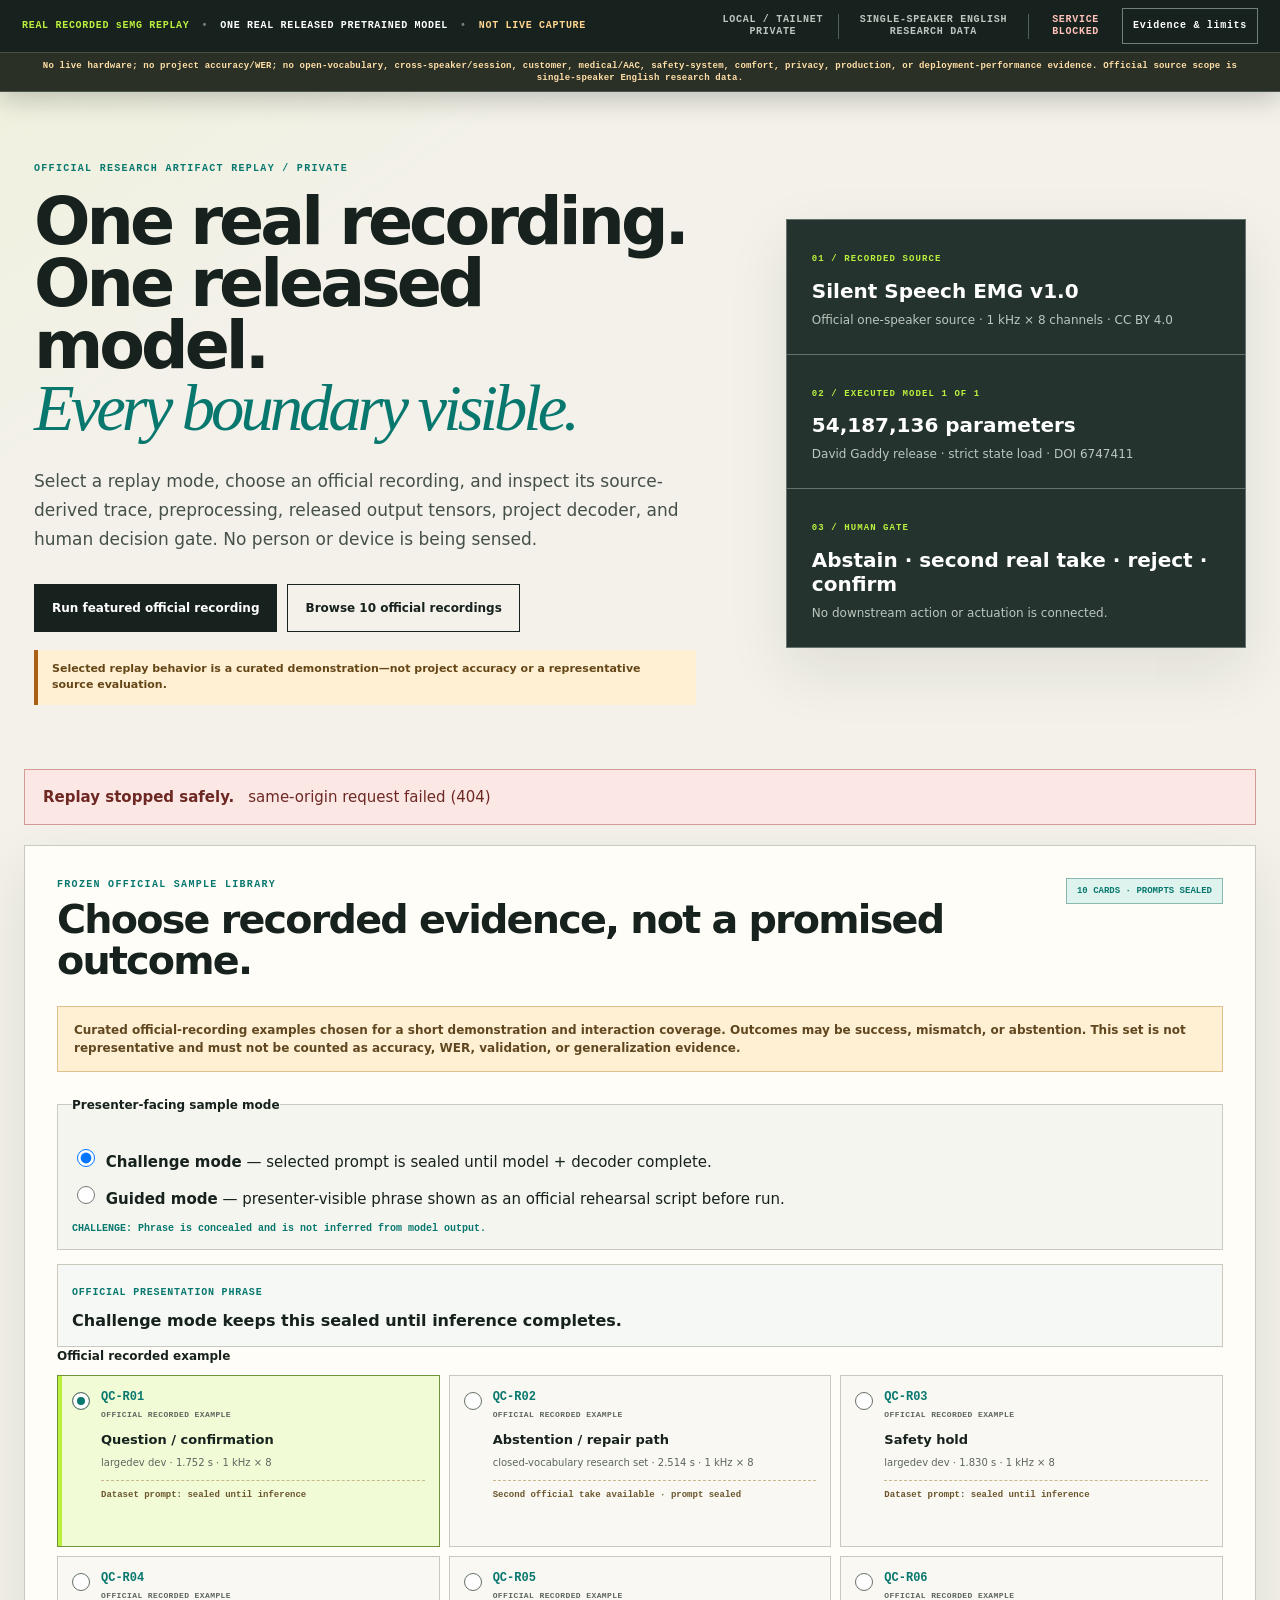
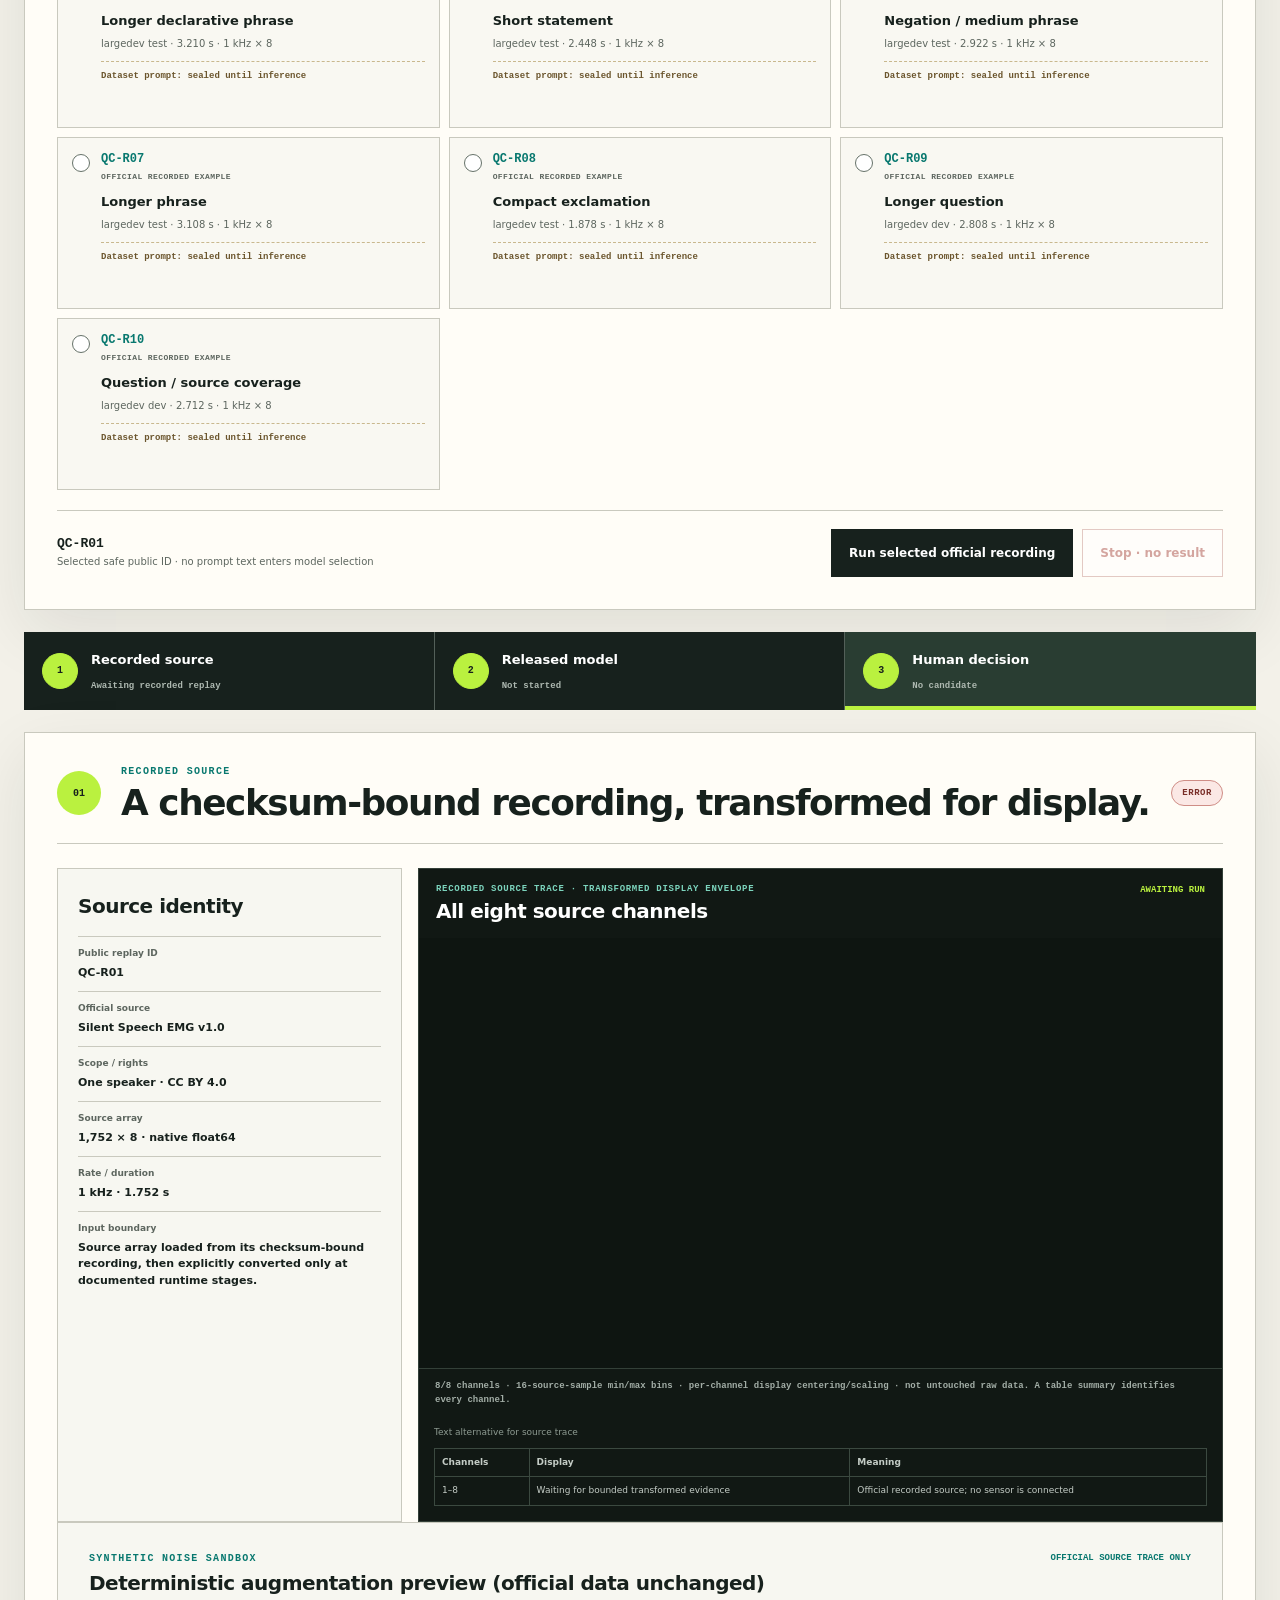
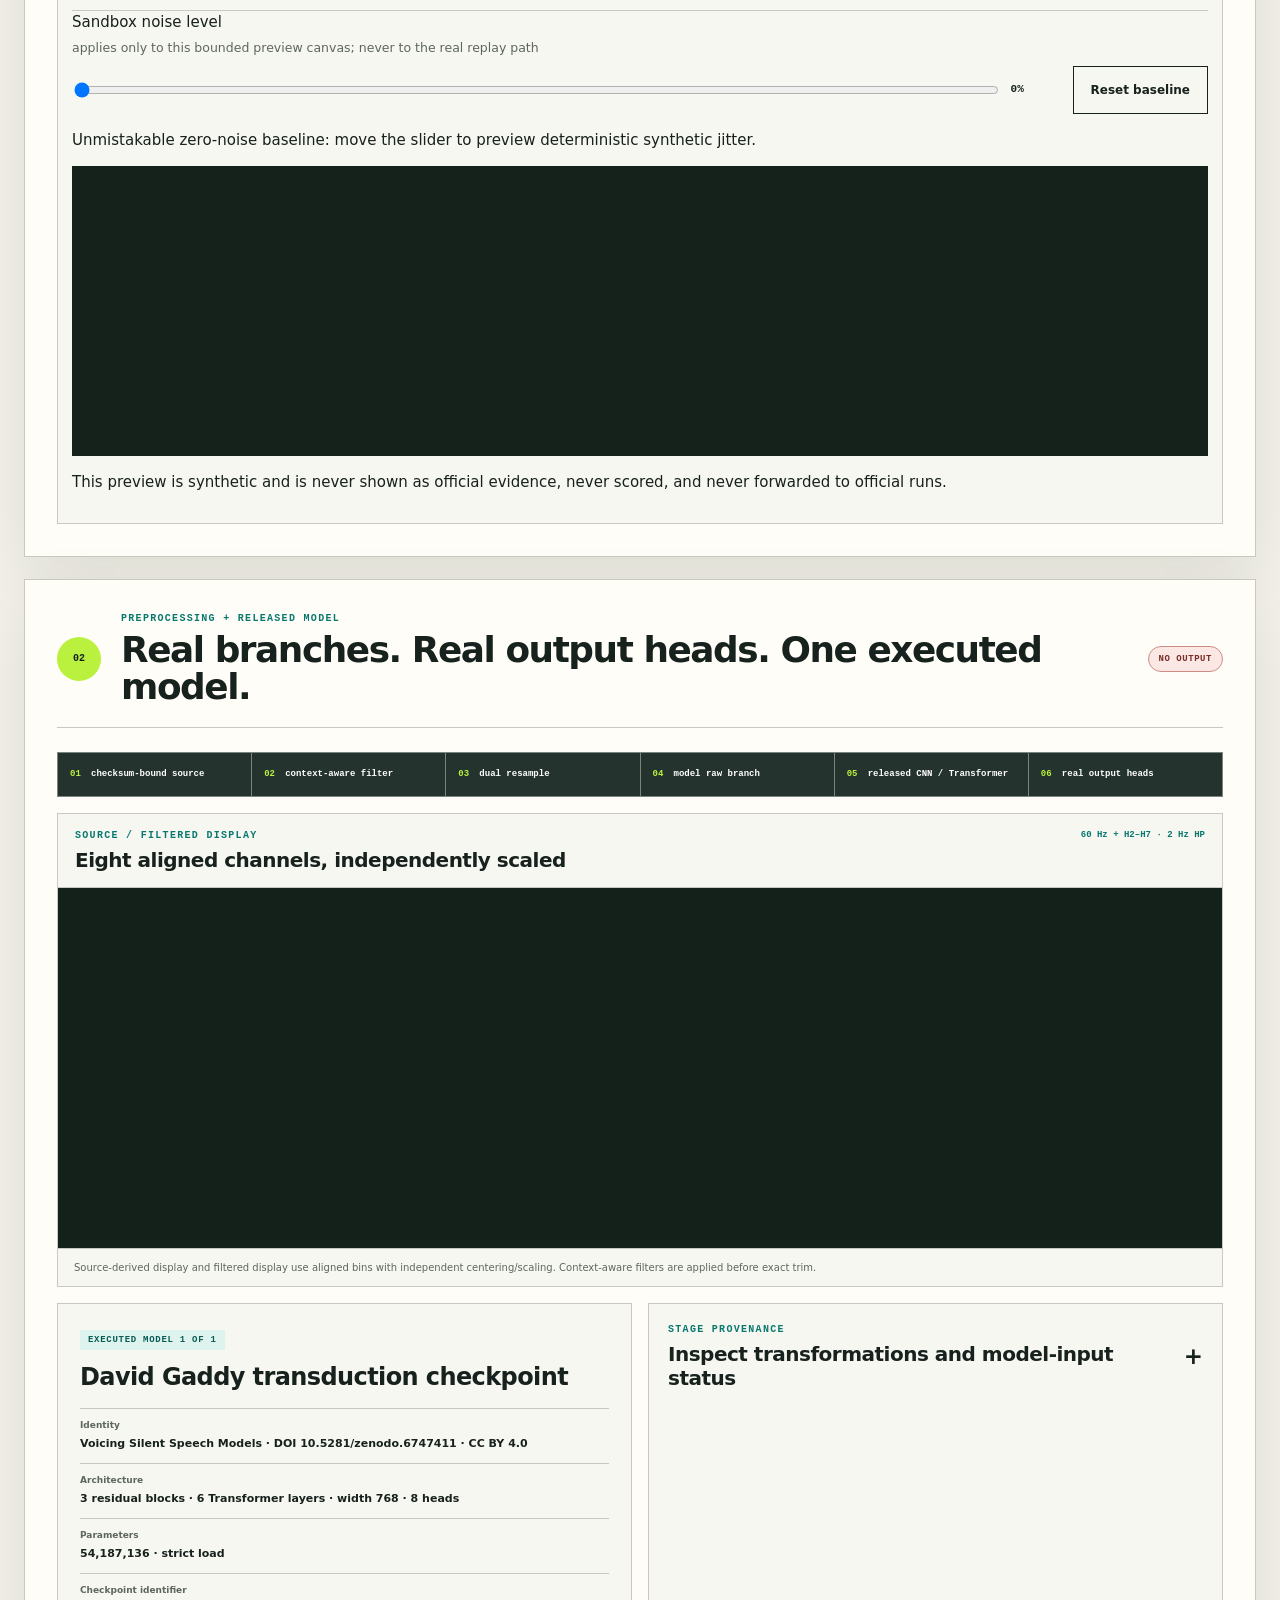
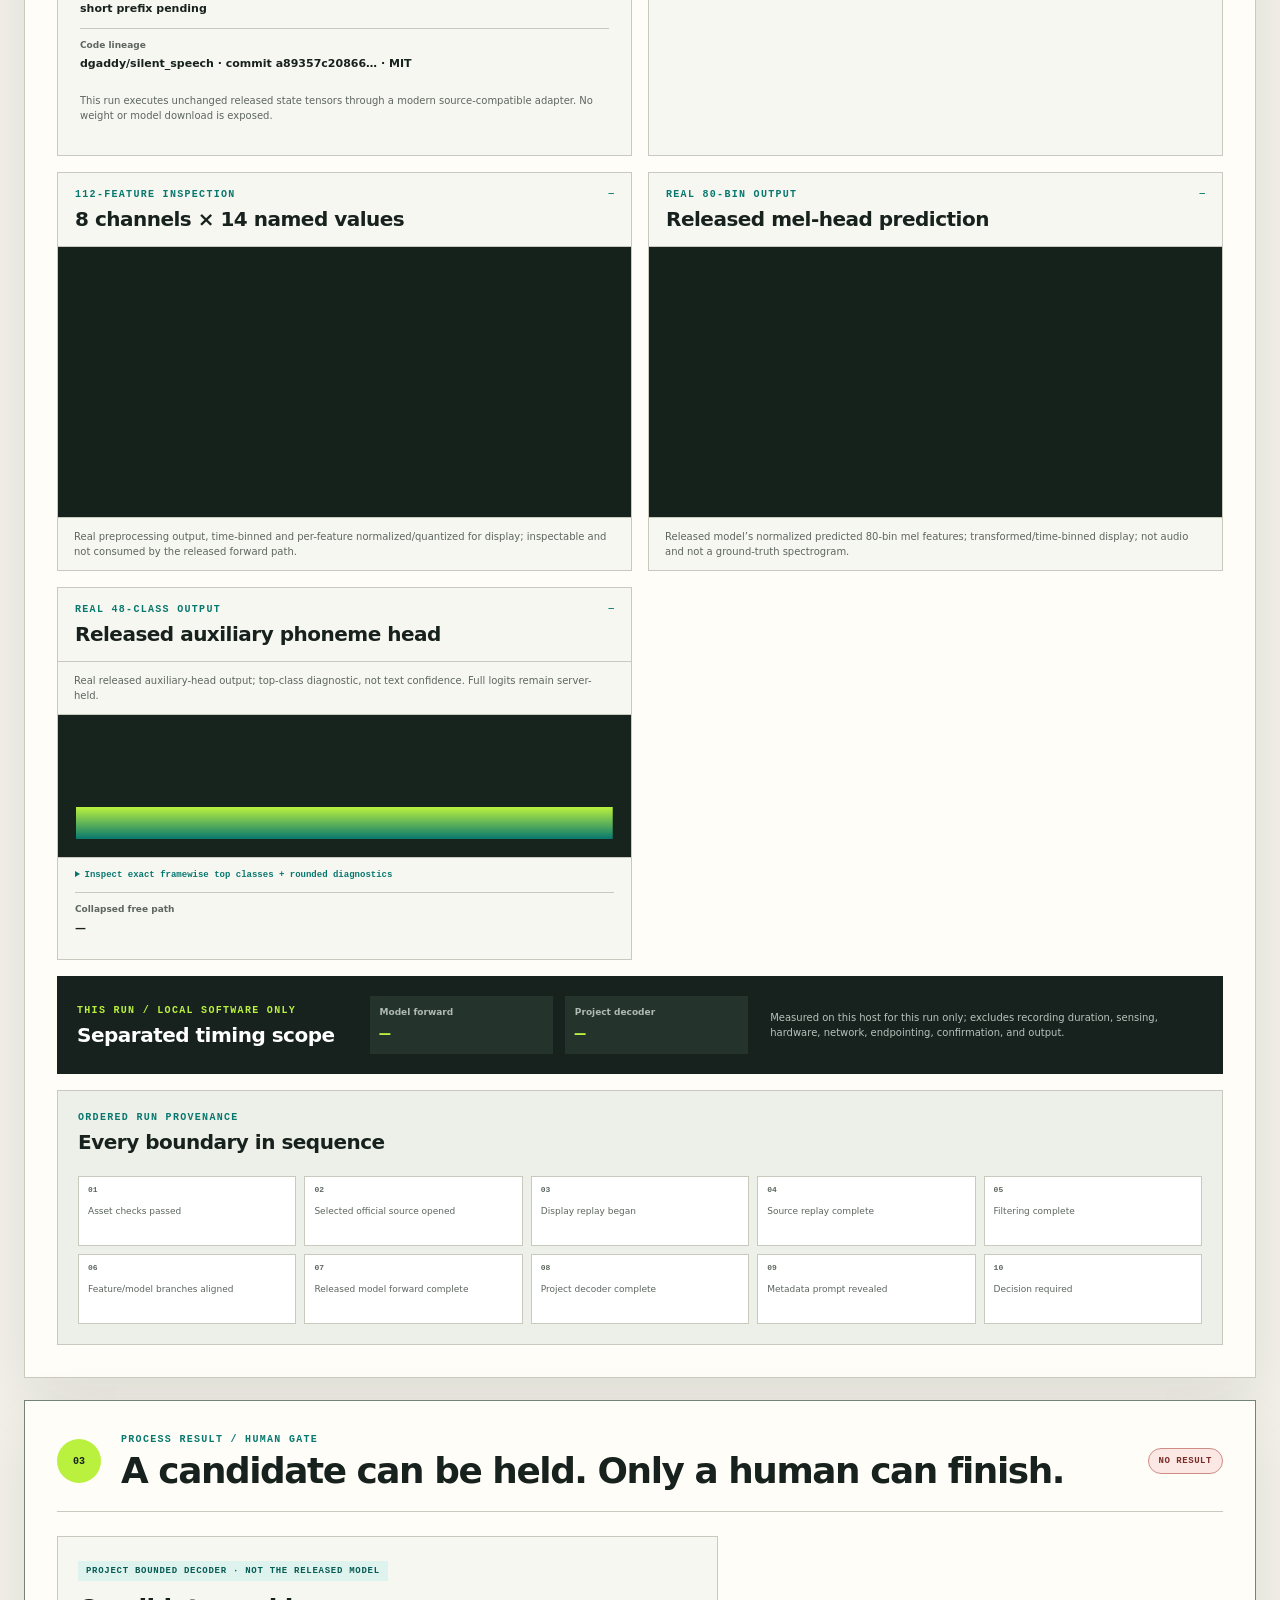
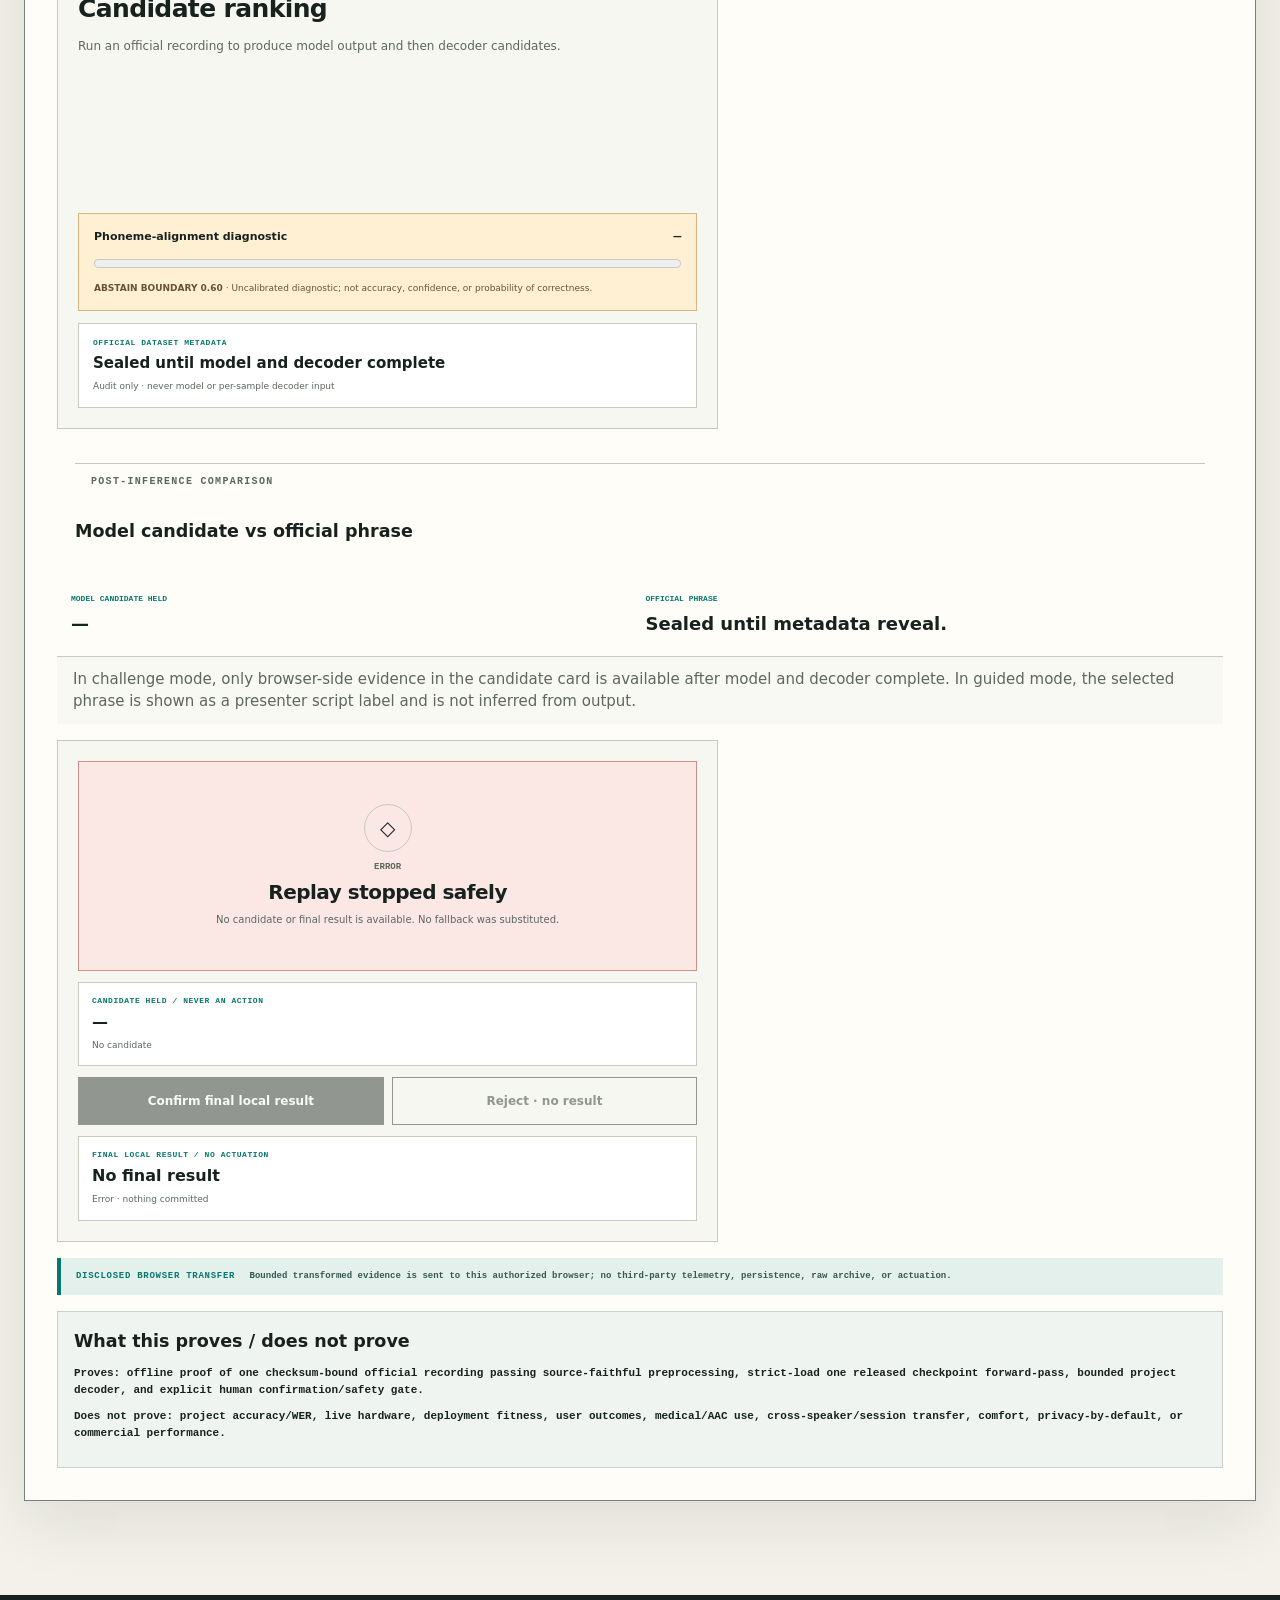
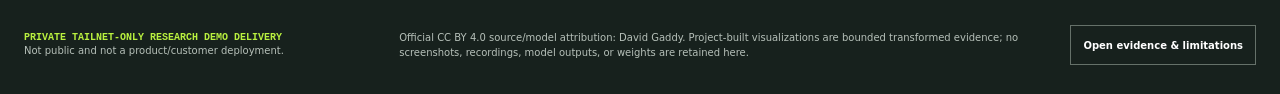
==== commit 0c31a86f: "chore: finalize guided mode and noise sandbox investor replay flow" ====
--- a/realtime/client/index.html
+++ b/realtime/client/index.html
@@ -24,7 +24,7 @@
       <div class="hero-copy">
         <p class="eyebrow">OFFICIAL RESEARCH ARTIFACT REPLAY / PRIVATE</p>
         <h1 id="page-title">One real recording.<br>One released model.<br><em>Every boundary visible.</em></h1>
-        <p>Select an official recording and inspect its source-derived trace, preprocessing, released output tensors, project decoder, and human decision gate. No person or device is being sensed.</p>
+        <p>Select a replay mode, choose an official recording, and inspect its source-derived trace, preprocessing, released output tensors, project decoder, and human decision gate. No person or device is being sensed.</p>
         <div class="hero-actions">
           <button id="run-featured" class="button primary" type="button">Run featured official recording</button>
           <a class="button secondary" href="#sample-library">Browse 10 official recordings</a>
@@ -46,22 +46,32 @@
         <span id="catalogue-state" class="status-chip">10 CARDS · PROMPTS SEALED</span>
       </div>
       <p id="selection-disclosure" class="selection-disclosure">Curated official-recording examples chosen for a short demonstration and interaction coverage. Outcomes may be success, mismatch, or abstention. This set is not representative and must not be counted as accuracy, WER, validation, or generalization evidence.</p>
+      <fieldset class="mode-switch" id="mode-switch" aria-label="Presenter mode">
+        <legend>Presenter-facing sample mode</legend>
+        <label><input type="radio" name="mode" id="mode-challenge" value="challenge" checked> <strong>Challenge mode</strong> — selected prompt is sealed until model + decoder complete.</label>
+        <label><input type="radio" name="mode" id="mode-guided" value="guided"> <strong>Guided mode</strong> — presenter-visible phrase shown as an official rehearsal script before run.</label>
+        <p id="mode-difference" class="mode-difference">CHALLENGE: Phrase is concealed and is not inferred from model output.</p>
+      </fieldset>
+      <div id="guided-phrase-card" class="guided-phrase-card" role="status" aria-live="polite">
+        <small>OFFICIAL PRESENTATION PHRASE</small>
+        <p id="guided-phrase-text">Challenge mode keeps this sealed until inference completes.</p>
+      </div>
       <fieldset id="sample-list">
         <legend>Official recorded example</legend>
         <div class="sample-grid">
-          <label class="sample-card selected" data-sample-id="QC-R01"><input type="radio" name="sample" value="QC-R01" checked><span><b>QC-R01</b><em>OFFICIAL RECORDED EXAMPLE</em><strong>Question / confirmation</strong><small>largedev dev · 1.752 s · 1 kHz × 8</small><i>Dataset prompt: sealed until inference</i></span></label>
-          <label class="sample-card" data-sample-id="QC-R02"><input type="radio" name="sample" value="QC-R02"><span><b>QC-R02</b><em>OFFICIAL RECORDED EXAMPLE</em><strong>Abstention / repair path</strong><small>closed-vocabulary research set · 2.514 s · 1 kHz × 8</small><i>Second official take available · prompt sealed</i></span></label>
-          <label class="sample-card" data-sample-id="QC-R03"><input type="radio" name="sample" value="QC-R03"><span><b>QC-R03</b><em>OFFICIAL RECORDED EXAMPLE</em><strong>Safety hold</strong><small>largedev dev · 1.830 s · 1 kHz × 8</small><i>Dataset prompt: sealed until inference</i></span></label>
-          <label class="sample-card" data-sample-id="QC-R04"><input type="radio" name="sample" value="QC-R04"><span><b>QC-R04</b><em>OFFICIAL RECORDED EXAMPLE</em><strong>Longer declarative phrase</strong><small>largedev test · 3.210 s · 1 kHz × 8</small><i>Dataset prompt: sealed until inference</i></span></label>
-          <label class="sample-card" data-sample-id="QC-R05"><input type="radio" name="sample" value="QC-R05"><span><b>QC-R05</b><em>OFFICIAL RECORDED EXAMPLE</em><strong>Short statement</strong><small>largedev test · 2.448 s · 1 kHz × 8</small><i>Dataset prompt: sealed until inference</i></span></label>
-          <label class="sample-card" data-sample-id="QC-R06"><input type="radio" name="sample" value="QC-R06"><span><b>QC-R06</b><em>OFFICIAL RECORDED EXAMPLE</em><strong>Negation / medium phrase</strong><small>largedev test · 2.922 s · 1 kHz × 8</small><i>Dataset prompt: sealed until inference</i></span></label>
-          <label class="sample-card" data-sample-id="QC-R07"><input type="radio" name="sample" value="QC-R07"><span><b>QC-R07</b><em>OFFICIAL RECORDED EXAMPLE</em><strong>Longer phrase</strong><small>largedev test · 3.108 s · 1 kHz × 8</small><i>Dataset prompt: sealed until inference</i></span></label>
-          <label class="sample-card" data-sample-id="QC-R08"><input type="radio" name="sample" value="QC-R08"><span><b>QC-R08</b><em>OFFICIAL RECORDED EXAMPLE</em><strong>Compact exclamation</strong><small>largedev test · 1.878 s · 1 kHz × 8</small><i>Dataset prompt: sealed until inference</i></span></label>
-          <label class="sample-card" data-sample-id="QC-R09"><input type="radio" name="sample" value="QC-R09"><span><b>QC-R09</b><em>OFFICIAL RECORDED EXAMPLE</em><strong>Longer question</strong><small>largedev dev · 2.808 s · 1 kHz × 8</small><i>Dataset prompt: sealed until inference</i></span></label>
-          <label class="sample-card" data-sample-id="QC-R10"><input type="radio" name="sample" value="QC-R10"><span><b>QC-R10</b><em>OFFICIAL RECORDED EXAMPLE</em><strong>Question / source coverage</strong><small>largedev dev · 2.712 s · 1 kHz × 8</small><i>Dataset prompt: sealed until inference</i></span></label>
+          <label class="sample-card selected" data-sample-id="QC-R01"><input type="radio" name="sample" value="QC-R01" checked><span><b>QC-R01</b><em>OFFICIAL RECORDED EXAMPLE</em><strong>Question / confirmation</strong><small>largedev dev · 1.752 s · 1 kHz × 8</small><i data-prompt-state>Dataset prompt: sealed until inference</i></span></label>
+          <label class="sample-card" data-sample-id="QC-R02"><input type="radio" name="sample" value="QC-R02"><span><b>QC-R02</b><em>OFFICIAL RECORDED EXAMPLE</em><strong>Abstention / repair path</strong><small>closed-vocabulary research set · 2.514 s · 1 kHz × 8</small><i data-prompt-state>Second official take available · prompt sealed</i></span></label>
+          <label class="sample-card" data-sample-id="QC-R03"><input type="radio" name="sample" value="QC-R03"><span><b>QC-R03</b><em>OFFICIAL RECORDED EXAMPLE</em><strong>Safety hold</strong><small>largedev dev · 1.830 s · 1 kHz × 8</small><i data-prompt-state>Dataset prompt: sealed until inference</i></span></label>
+          <label class="sample-card" data-sample-id="QC-R04"><input type="radio" name="sample" value="QC-R04"><span><b>QC-R04</b><em>OFFICIAL RECORDED EXAMPLE</em><strong>Longer declarative phrase</strong><small>largedev test · 3.210 s · 1 kHz × 8</small><i data-prompt-state>Dataset prompt: sealed until inference</i></span></label>
+          <label class="sample-card" data-sample-id="QC-R05"><input type="radio" name="sample" value="QC-R05"><span><b>QC-R05</b><em>OFFICIAL RECORDED EXAMPLE</em><strong>Short statement</strong><small>largedev test · 2.448 s · 1 kHz × 8</small><i data-prompt-state>Dataset prompt: sealed until inference</i></span></label>
+          <label class="sample-card" data-sample-id="QC-R06"><input type="radio" name="sample" value="QC-R06"><span><b>QC-R06</b><em>OFFICIAL RECORDED EXAMPLE</em><strong>Negation / medium phrase</strong><small>largedev test · 2.922 s · 1 kHz × 8</small><i data-prompt-state>Dataset prompt: sealed until inference</i></span></label>
+          <label class="sample-card" data-sample-id="QC-R07"><input type="radio" name="sample" value="QC-R07"><span><b>QC-R07</b><em>OFFICIAL RECORDED EXAMPLE</em><strong>Longer phrase</strong><small>largedev test · 3.108 s · 1 kHz × 8</small><i data-prompt-state>Dataset prompt: sealed until inference</i></span></label>
+          <label class="sample-card" data-sample-id="QC-R08"><input type="radio" name="sample" value="QC-R08"><span><b>QC-R08</b><em>OFFICIAL RECORDED EXAMPLE</em><strong>Compact exclamation</strong><small>largedev test · 1.878 s · 1 kHz × 8</small><i data-prompt-state>Dataset prompt: sealed until inference</i></span></label>
+          <label class="sample-card" data-sample-id="QC-R09"><input type="radio" name="sample" value="QC-R09"><span><b>QC-R09</b><em>OFFICIAL RECORDED EXAMPLE</em><strong>Longer question</strong><small>largedev dev · 2.808 s · 1 kHz × 8</small><i data-prompt-state>Dataset prompt: sealed until inference</i></span></label>
+          <label class="sample-card" data-sample-id="QC-R10"><input type="radio" name="sample" value="QC-R10"><span><b>QC-R10</b><em>OFFICIAL RECORDED EXAMPLE</em><strong>Question / source coverage</strong><small>largedev dev · 2.712 s · 1 kHz × 8</small><i data-prompt-state>Dataset prompt: sealed until inference</i></span></label>
         </div>
       </fieldset>
-      <div class="library-actions"><p><strong id="selected-id">QC-R01</strong><span>Selected safe public ID · no prompt text enters selection</span></p><button id="start" class="button primary" type="button">Run selected official recording</button><button id="stop" class="button danger" type="button" disabled>Stop · no result</button></div>
+      <div class="library-actions"><p><strong id="selected-id">QC-R01</strong><span>Selected safe public ID · no prompt text enters model selection</span></p><button id="start" class="button primary" type="button">Run selected official recording</button><button id="stop" class="button danger" type="button" disabled>Stop · no result</button></div>
     </section>
 
     <nav class="stage-rail" aria-label="Run workspace stages">
@@ -94,6 +104,18 @@
           <table class="channel-table"><caption>Text alternative for source trace</caption><thead><tr><th>Channels</th><th>Display</th><th>Meaning</th></tr></thead><tbody><tr><td>1–8</td><td id="channel-summary">Waiting for bounded transformed evidence</td><td>Official recorded source; no sensor is connected</td></tr></tbody></table>
         </article>
       </div>
+      <article class="noise-sandbox evidence-card" aria-labelledby="noise-title">
+        <header><div><p class="eyebrow">SYNTHETIC NOISE SANDBOX</p><h3 id="noise-title">Deterministic augmentation preview (official data unchanged)</h3></div><span id="noise-state">OFFICIAL SOURCE TRACE ONLY</span></header>
+        <label for="noise-slider">Sandbox noise level<br><small>applies only to this bounded preview canvas; never to the real replay path</small></label>
+        <div class="noise-controls">
+          <input id="noise-slider" type="range" min="0" max="100" value="0" step="1" aria-describedby="noise-status">
+          <output id="noise-level" for="noise-slider">0%</output>
+          <button id="noise-reset" class="button secondary" type="button">Reset baseline</button>
+        </div>
+        <p id="noise-status">Unmistakable zero-noise baseline: move the slider to preview deterministic synthetic jitter.</p>
+        <canvas id="noise-canvas" width="1280" height="360" role="img" aria-describedby="noise-description">Synthetic sandbox preview envelope.</canvas>
+        <p id="noise-description">This preview is synthetic and is never shown as official evidence, never scored, and never forwarded to official runs.</p>
+      </article>
     </section>
 
     <section id="stage-model" class="stage-panel" data-stage-panel="released-model" aria-labelledby="stage-model-title">
@@ -155,15 +177,43 @@
           <div class="diagnostic"><div><label for="score-meter">Phoneme-alignment diagnostic</label><strong id="diagnostic-score">—</strong></div><meter id="score-meter" min="0" max="1" low="0.6" optimum="1" value="0">0</meter><p><b>ABSTAIN BOUNDARY 0.60</b> · Uncalibrated diagnostic; not accuracy, confidence, or probability of correctness.</p></div>
           <div class="metadata-audit"><small>OFFICIAL DATASET METADATA</small><strong id="record-reference">Sealed until model and decoder complete</strong><span id="reference-status">Audit only · never model or per-sample decoder input</span></div>
         </article>
+
+        <article class="comparison-card-large">
+          <header><p class="eyebrow">POST-INFERENCE COMPARISON</p><h3>Model candidate vs official phrase</h3></header>
+          <div class="comparison-rows">
+            <div>
+              <small>MODEL CANDIDATE HELD</small>
+              <strong id="held-candidate-comparison">—</strong>
+            </div>
+            <div>
+              <small>OFFICIAL PHRASE</small>
+              <strong id="official-phrase">Sealed until inference (challenge) / shown before run in guided mode.</strong>
+            </div>
+          </div>
+          <p id="comparison-note">In challenge mode, only browser-side evidence in the candidate card is available after model and decoder complete. In guided mode, the selected phrase is shown as a presenter script label and is not inferred from output.</p>
+        </article>
+
         <aside class="gate-card" aria-labelledby="gate-title">
           <div id="decision-box" class="decision-box idle" role="status" aria-live="polite"><span aria-hidden="true">◇</span><small id="decision-label">WAITING</small><h3 id="gate-title"><span id="decision-title">No candidate staged</span></h3><p id="decision-reason">Nothing becomes a final result without confirmation. No action is connected.</p></div>
           <div class="held"><small>CANDIDATE HELD / NEVER AN ACTION</small><strong id="held-candidate">—</strong><span id="held-status">No candidate</span></div>
           <label id="safety-row" class="safety-row" hidden><input id="safety-ack" type="checkbox"><span>I acknowledge this safety-sensitive replay candidate. No actuation is connected, and this is not an emergency or safety system.</span></label>
-          <div class="decision-actions"><button id="confirm" class="button primary" type="button" disabled>Confirm final local result</button><button id="reject" class="button secondary" type="button" disabled>Reject · no result</button><button id="second-take" class="button repair" type="button" hidden>Run second official take</button></div>
+          <div class="decision-actions">
+            <button id="confirm" class="button primary" type="button" disabled>Confirm final local result</button>
+            <button id="safety-confirm" class="button secondary" type="button" hidden>Acknowledge + confirm</button>
+            <button id="reject" class="button secondary" type="button" disabled>Reject · no result</button>
+            <button id="second-take" class="button repair" type="button" hidden>Run second official take</button>
+          </div>
           <div id="final-card" class="final-card" tabindex="-1"><small>FINAL LOCAL RESULT / NO ACTUATION</small><strong id="final-output">—</strong><span id="output-status">No result committed</span></div>
         </aside>
       </div>
       <p class="browser-transfer"><strong>DISCLOSED BROWSER TRANSFER</strong> Bounded transformed evidence is sent to this authorized browser; no third-party telemetry, persistence, raw archive, or actuation.</p>
+      <article class="closing-proof-card">
+        <h3>What this proves / does not prove</h3>
+        <div>
+          <p><strong>Proves:</strong> offline proof of one checksum-bound official recording passing source-faithful preprocessing, strict-load one released checkpoint forward-pass, bounded project decoder, and explicit human confirmation/safety gate.</p>
+          <p><strong>Does not prove:</strong> project accuracy/WER, live hardware, deployment fitness, user outcomes, medical/AAC use, cross-speaker/session transfer, comfort, privacy-by-default, or commercial performance.</p>
+        </div>
+      </article>
     </section>
   </main>
 
--- a/realtime/client/styles.css
+++ b/realtime/client/styles.css
@@ -97,6 +97,15 @@
 .library-actions p strong { font: 850 13px ui-monospace, SFMono-Regular, Consolas, monospace; }
 .library-actions p span { margin-top: 3px; color: var(--muted); font-size: 10px; }
 
+.mode-switch { margin: 12px 0 14px; padding: 14px !important; border: 1px solid var(--line) !important; background: #f4f5ef; }
+.mode-switch label { display: block; margin: 8px 0; }
+.mode-switch label + label { margin-top: 10px; }
+.mode-switch input { margin-right: 6px; width: 18px; height: 18px; }
+.mode-difference { margin: 11px 0 0; color: var(--evidence); font: 800 10px/1.35 ui-monospace, SFMono-Regular, Consolas, monospace; }
+.guided-phrase-card { margin: 14px 0 0; padding: 14px; background: #f5f8f4; border: 1px solid var(--line); }
+.guided-phrase-card small { color: var(--evidence); font: 800 10px/1.4 ui-monospace, SFMono-Regular, Consolas, monospace; letter-spacing: .08em; }
+.guided-phrase-card p { margin: 8px 0 0; font: 700 16px/1.4 ui-sans-serif, system-ui, -apple-system, BlinkMacSystemFont, "Segoe UI", sans-serif; }
+
 .stage-rail { margin-bottom: 22px; }
 .stage-rail ol { display: grid; grid-template-columns: repeat(3, 1fr); padding: 0; margin: 0; background: var(--ink); list-style: none; }
 .stage-rail li { display: grid; grid-template-columns: 38px minmax(0, 1fr); gap: 11px; min-width: 0; min-height: 78px; padding: 15px 18px; color: white; border-right: 1px solid #536059; }
@@ -144,7 +153,22 @@
 .evidence-card > header > span { color: var(--evidence); }
 .comparison-card { grid-column: 1/-1; }
 #comparison-canvas { display: block; width: 100%; height: 360px; background: #14201a; }
+#noise-canvas { display: block; width: 100%; height: 290px; margin-top: 10px; background: #15211b; }
+.noise-controls { display: flex; align-items: center; gap: 10px; margin: 8px 0 10px; }
+.noise-controls input[type="range"] { flex: 1; min-width: 0; min-height: 20px; }
+.noise-controls output { min-width: 52px; font: 850 11px/1 ui-monospace, SFMono-Regular, Consolas, monospace; }
+.noise-controls .button { white-space: nowrap; }
+.noise-sandbox { padding: 14px; }
+.noise-sandbox .eyebrow { margin-bottom: 5px; }
+.noise-sandbox label small { display: block; margin-top: 6px; color: var(--muted); }
 .comparison-card > p, .heatmap-card > p, .phoneme-card > p { margin: 0; padding: 11px 16px; color: var(--muted); border-top: 1px solid var(--line); font-size: 10px; line-height: 1.5; }
+.comparison-card-large { grid-column: 1/-1; padding: 0; }
+.comparison-card-large header { min-height: 0; padding: 18px; }
+.comparison-card-large .comparison-rows { display: grid; grid-template-columns: repeat(2, minmax(0, 1fr)); gap: 11px; padding: 14px; }
+.comparison-card-large small { color: var(--evidence); font: 800 8px ui-monospace, SFMono-Regular, Consolas, monospace; display: block; }
+.comparison-card-large strong { display: block; margin: 7px 0 0; font-size: 18px; min-height: 32px; }
+.comparison-card-large p { margin: 0; padding: 11px 16px; color: var(--muted); border-top: 1px solid var(--line); }
+.comparison-card-large > p { background: #f8f9f2; }
 .model-card { padding: 22px; }
 .model-one, .decoder-label { display: inline-block; margin: 0; padding: 5px 8px; color: #075c54; background: var(--evidence-soft); font: 850 9px ui-monospace, SFMono-Regular, Consolas, monospace; letter-spacing: .08em; }
 .model-card h3 { margin: 13px 0 16px; font-size: 24px; }
@@ -160,7 +184,7 @@
 .table-wrap th, .table-wrap td { padding: 9px 11px; border: 1px solid var(--line); text-align: left; vertical-align: top; }
 .heatmap-card canvas { display: block; width: 100%; height: 270px; background: #15211b; }
 .phoneme-card > p { border-top: 0; border-bottom: 1px solid var(--line); }
-.phoneme-frames { display: flex; gap: 0; min-height: 142px; padding: 18px; overflow: hidden; align-items: end; background: #17231d; }
+.phoneme-frames { display: flex; gap: 0; height: 142px; padding: 18px; overflow: hidden; align-items: end; background: #17231d; }
 .phoneme-frames span { display: block; flex: 1 1 1px; min-width: 0; height: var(--phoneme-height, 30%); overflow: hidden; color: transparent; background: linear-gradient(to top, var(--evidence), var(--signal)); border-right: 1px solid rgba(15, 28, 21, .25); font-size: 0; }
 .phoneme-sequence-details { border-top: 1px solid var(--line); }
 .phoneme-sequence-details summary { padding: 11px 17px; cursor: pointer; color: var(--evidence); font: 800 9px/1.4 ui-monospace, SFMono-Regular, Consolas, monospace; }
@@ -217,6 +241,9 @@
 .decision-actions { display: grid; grid-template-columns: 1fr 1fr; gap: 8px; margin-top: 11px; }
 .decision-actions .repair { grid-column: 1/-1; }
 .final-card.accepted { background: var(--evidence-soft); border-color: #6b9f96; }
+.closing-proof-card { margin-top: 16px; padding: 16px; border: 1px solid #c3d2cb; background: #f0f4f0; }
+.closing-proof-card h3 { margin: 0 0 11px; }
+.closing-proof-card p { margin: 0 0 10px; color: var(--ink); font: 650 11px/1.5 ui-monospace, SFMono-Regular, Consolas, monospace; }
 .browser-transfer { margin: 16px 0 0; padding: 12px 15px; color: #35584f; background: #e4f0eb; border-left: 4px solid var(--evidence); font: 650 9px/1.5 ui-monospace, SFMono-Regular, Consolas, monospace; }
 .browser-transfer strong { margin-right: 9px; color: var(--evidence); letter-spacing: .08em; }
 
@@ -253,6 +280,8 @@
   .sample-card { min-height: 205px; }
   #source-canvas { height: 520px; }
   #comparison-canvas { height: 440px; }
+  .comparison-card-large .comparison-rows { grid-template-columns: 1fr; }
+  #noise-canvas { height: 250px; }
   .heatmap-card canvas { height: 330px; }
 }
 
@@ -272,6 +301,17 @@
   .comparison-card { grid-column: auto; }
   .pipeline-rail { grid-template-columns: repeat(3, 1fr); }
   .timing { grid-template-columns: 1fr; }
+  .noise-controls { flex-wrap: wrap; }
+  .noise-controls input[type="range"] {
+    width: 100%;
+  }
+  .noise-controls output {
+    min-width: auto;
+    width: 52px;
+  }
+  .noise-controls .button {
+    width: 100%;
+  }
 }
 
 @media (max-width: 767px) {
@@ -303,6 +343,7 @@
   .pipeline-rail { grid-template-columns: 1fr; }
   #source-canvas { height: 410px; }
   #comparison-canvas { height: 350px; }
+  #noise-canvas { height: 220px; }
   .evidence-card > header, .trace-card header { display: block; }
   .evidence-card > header > span, .trace-card header > span { display: block; margin-top: 8px; text-align: left; }
   .timeline ol { grid-template-columns: 1fr 1fr; }
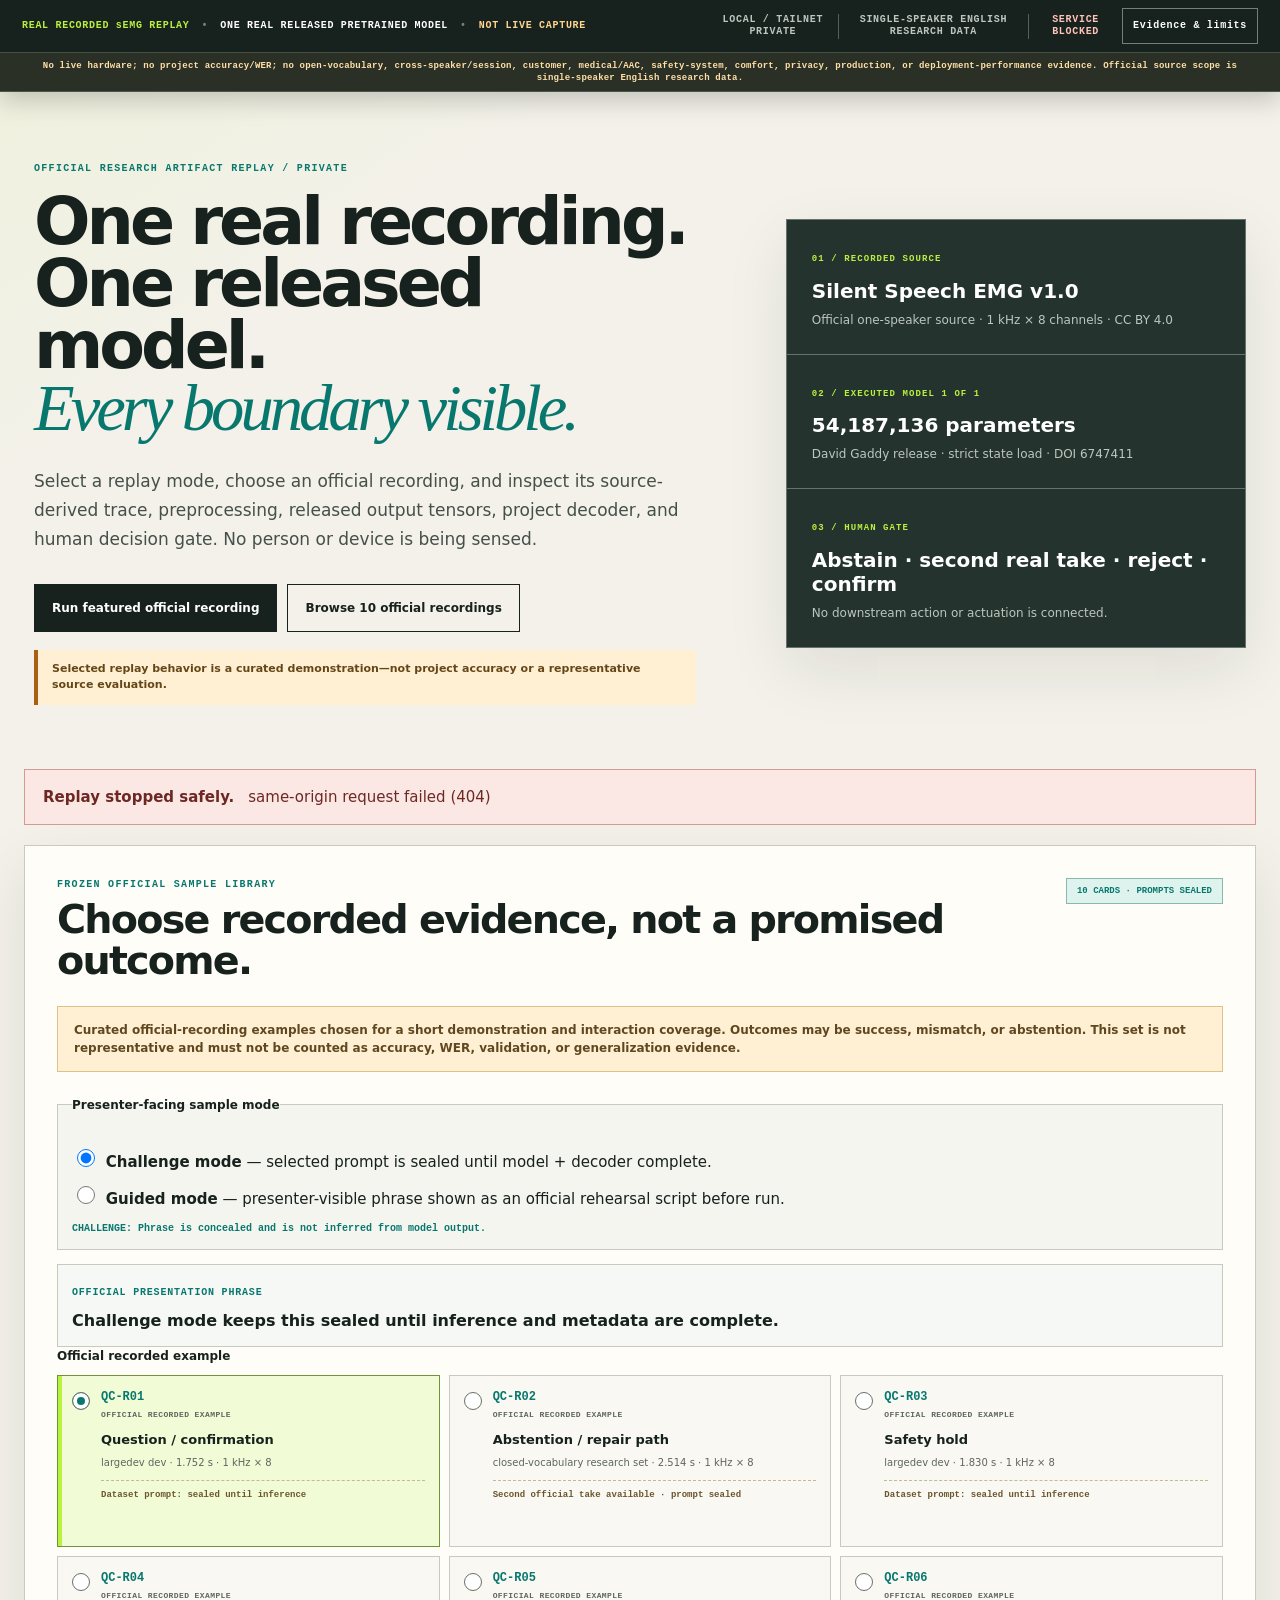
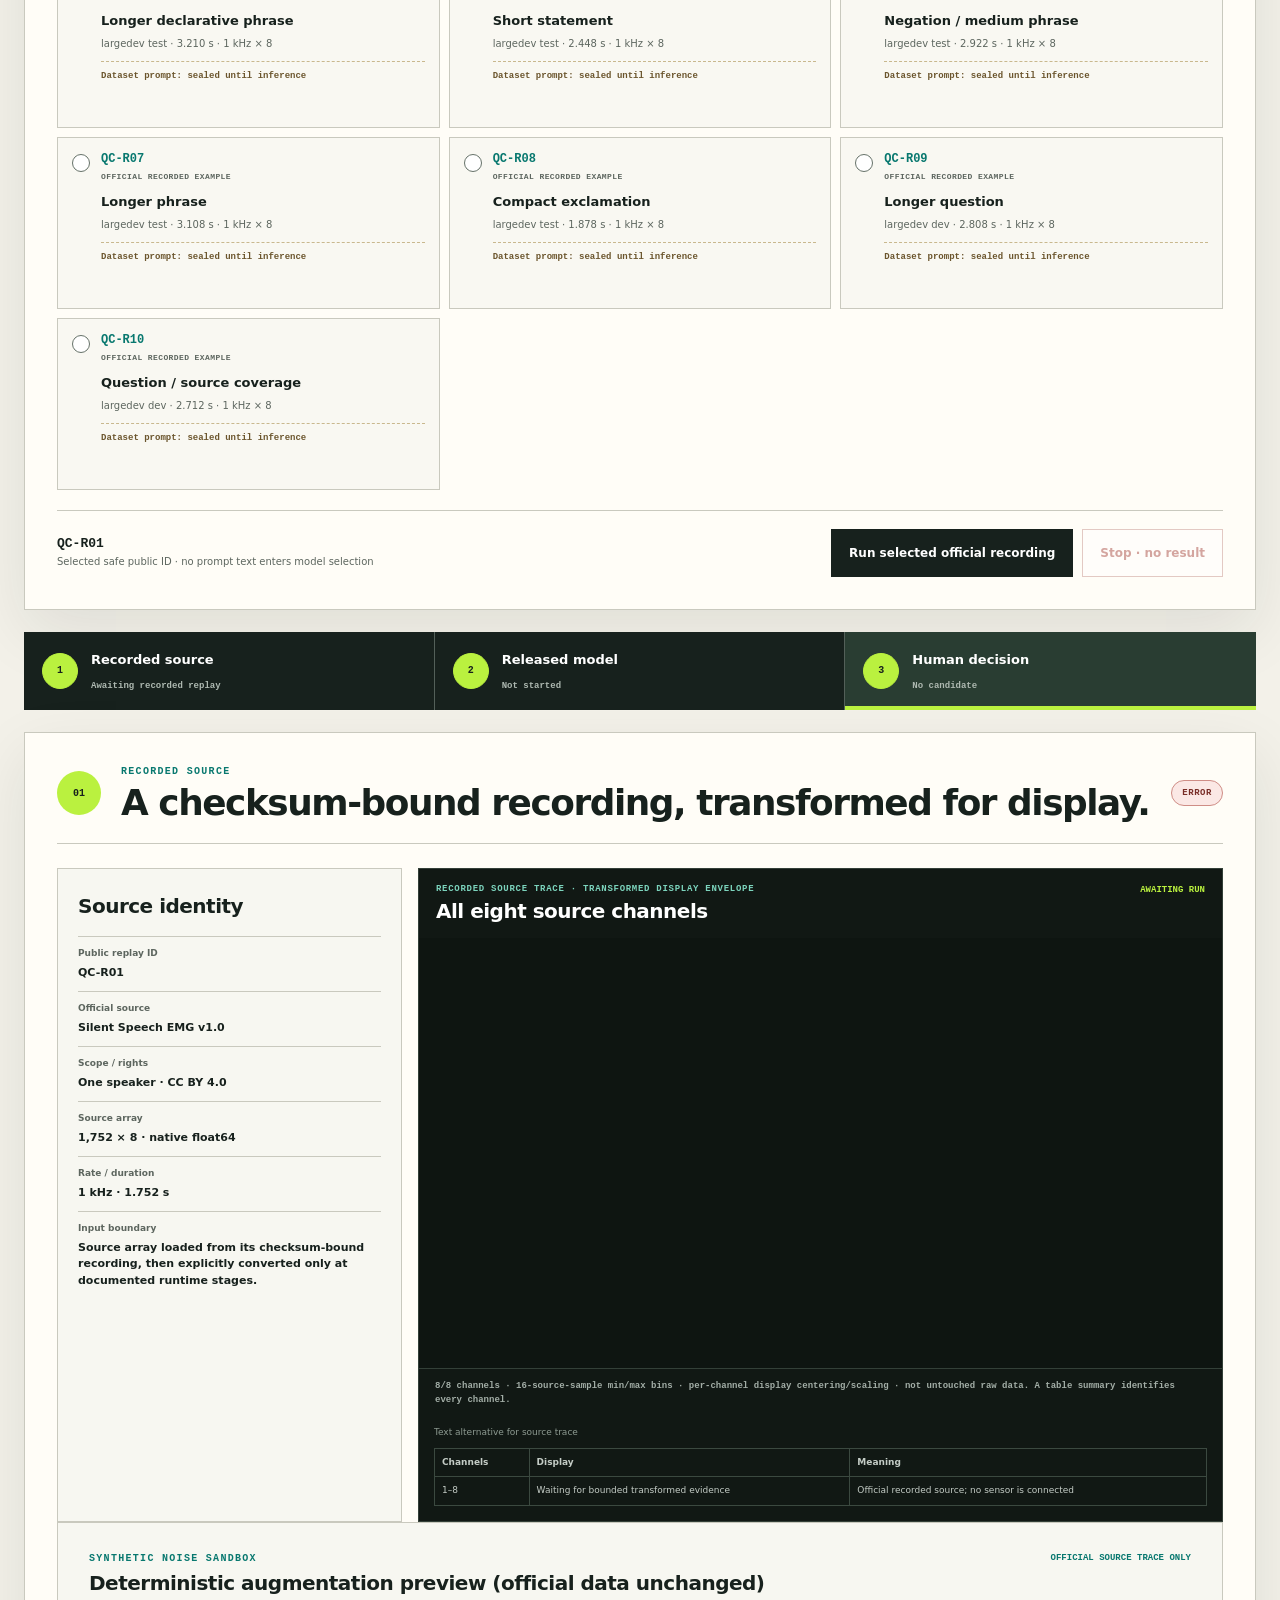
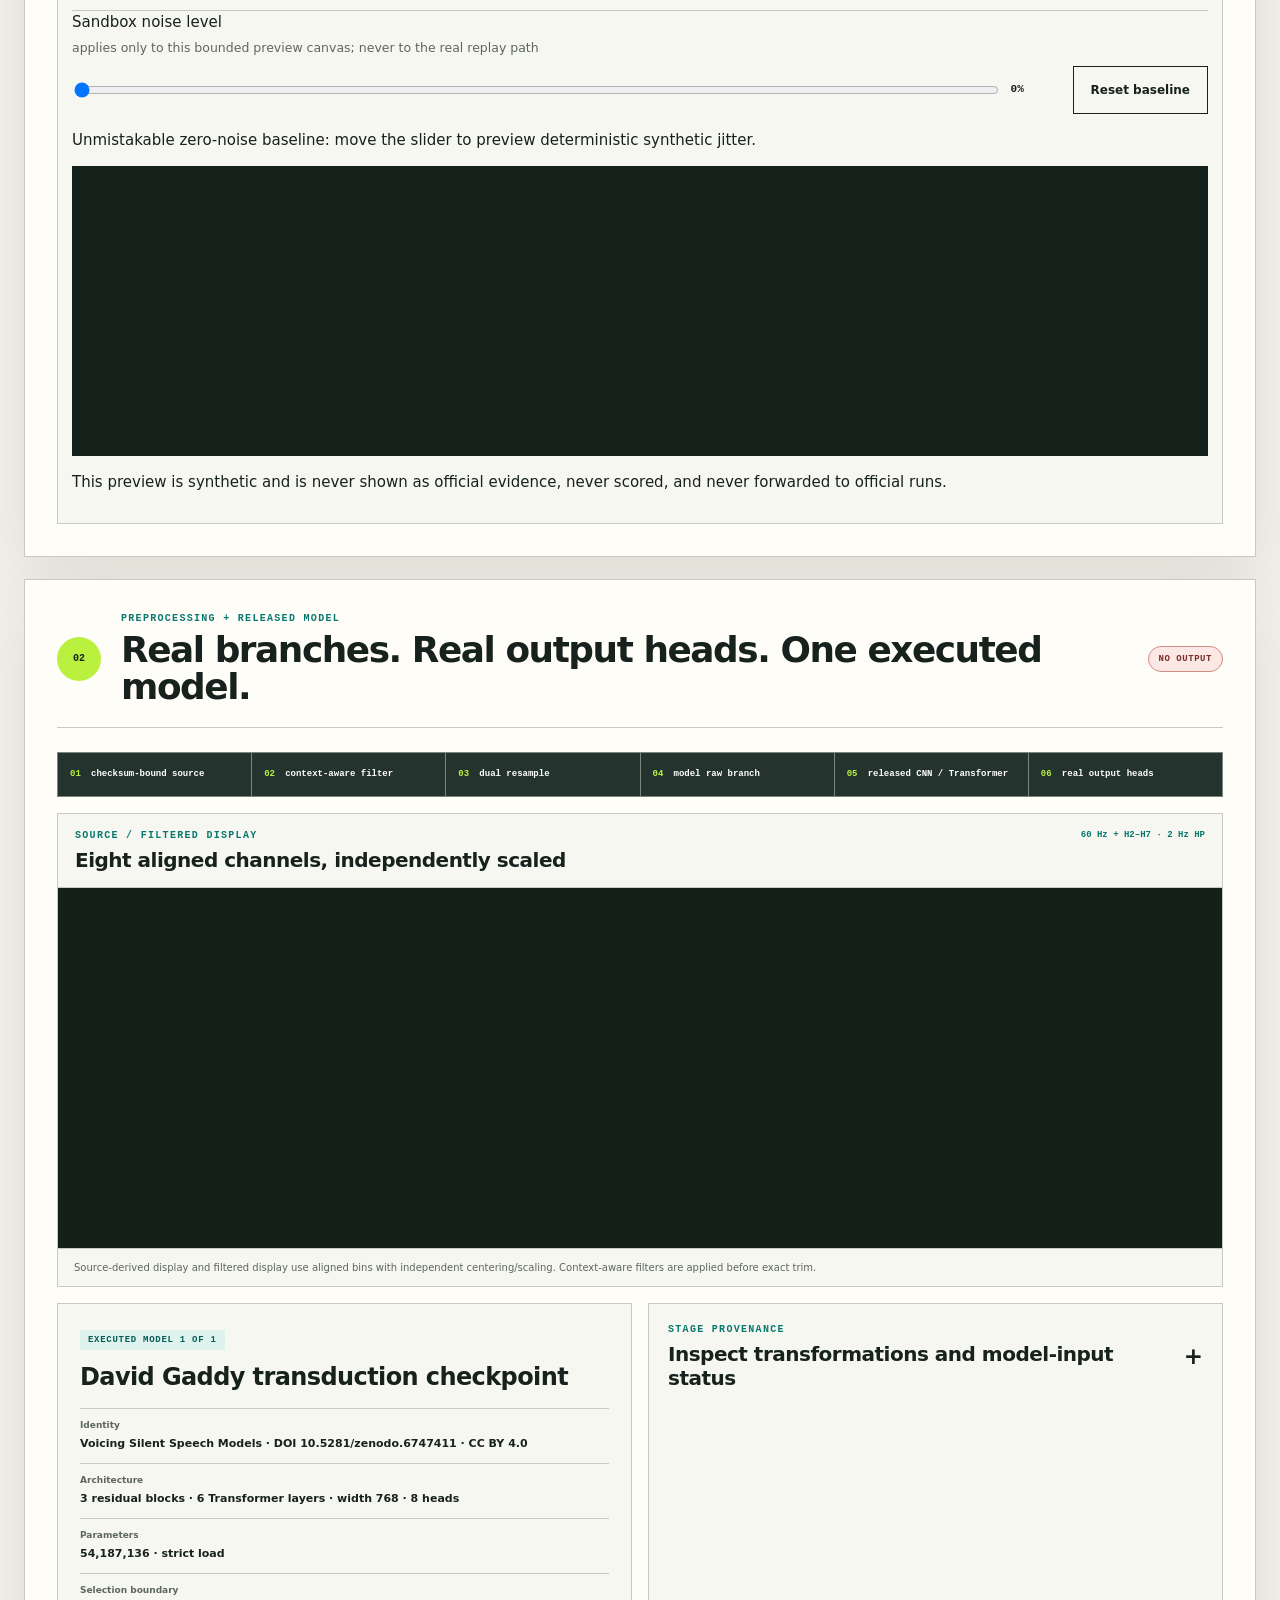
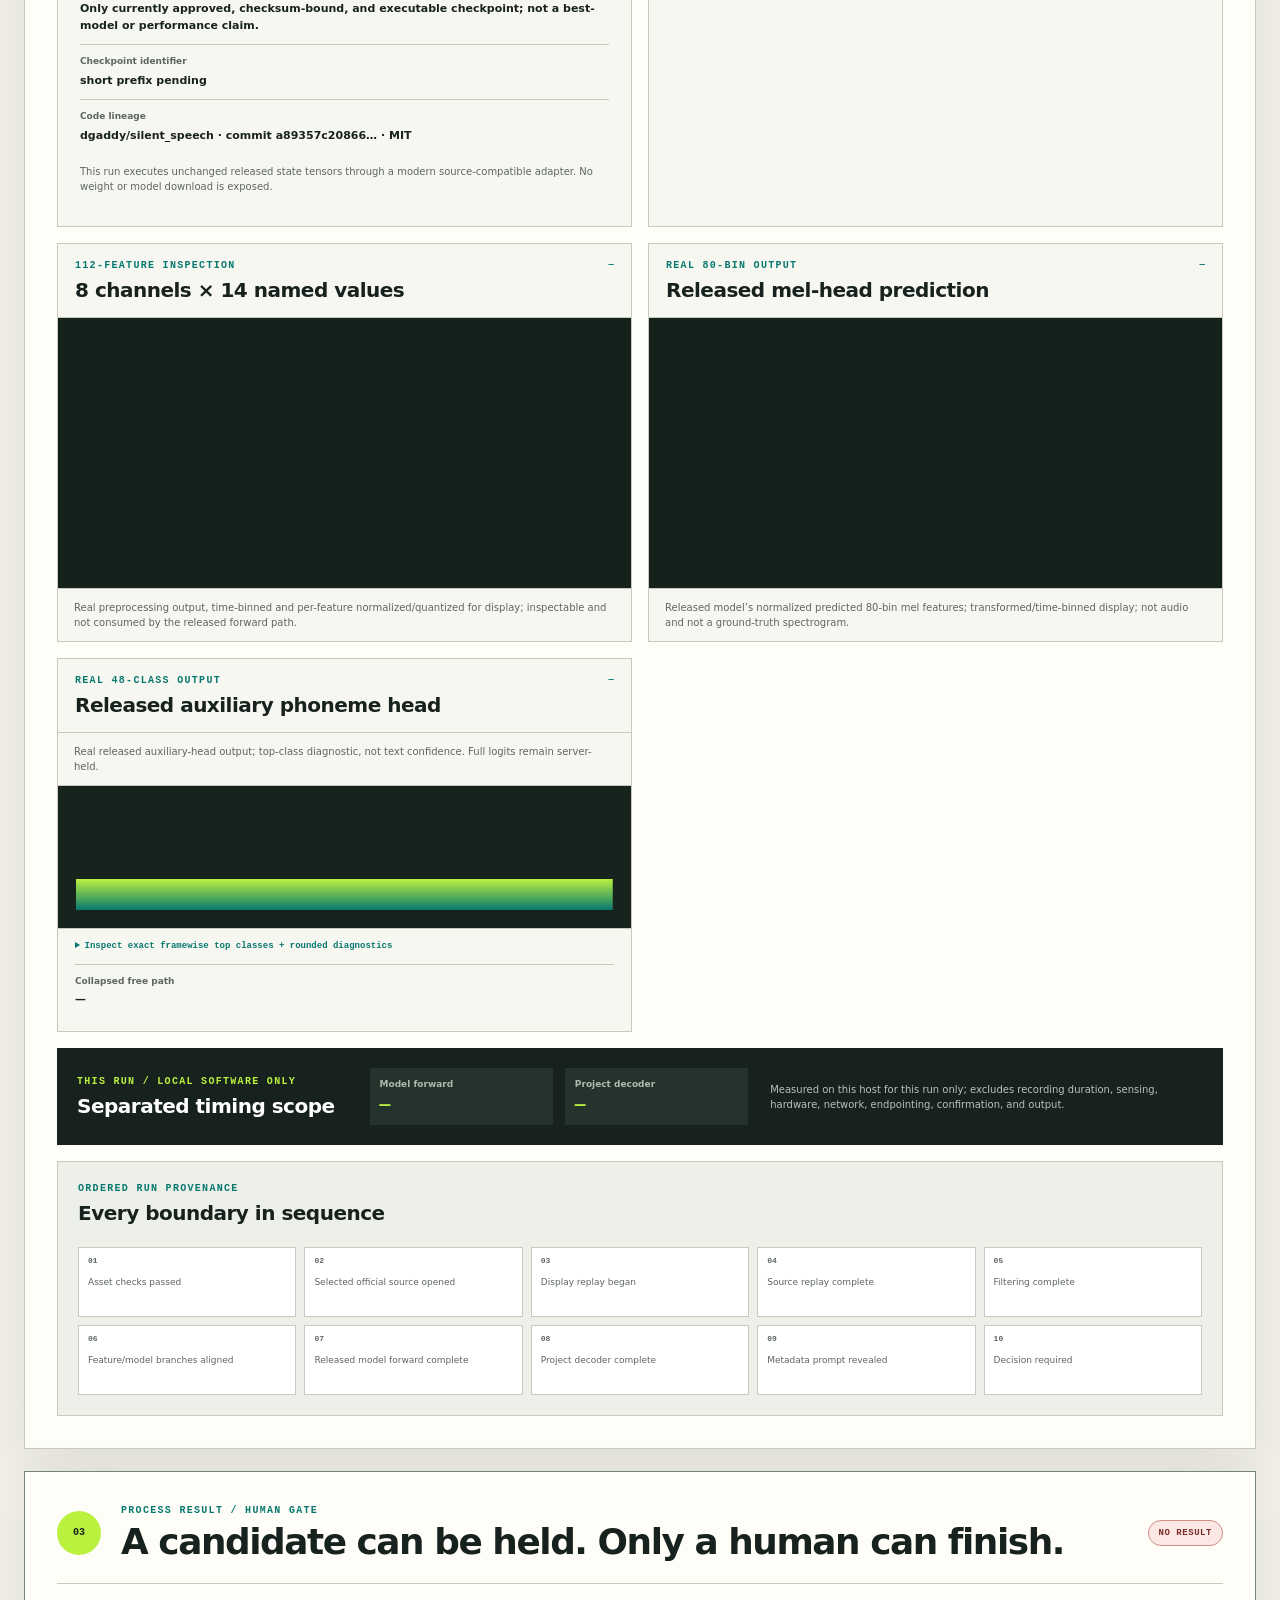
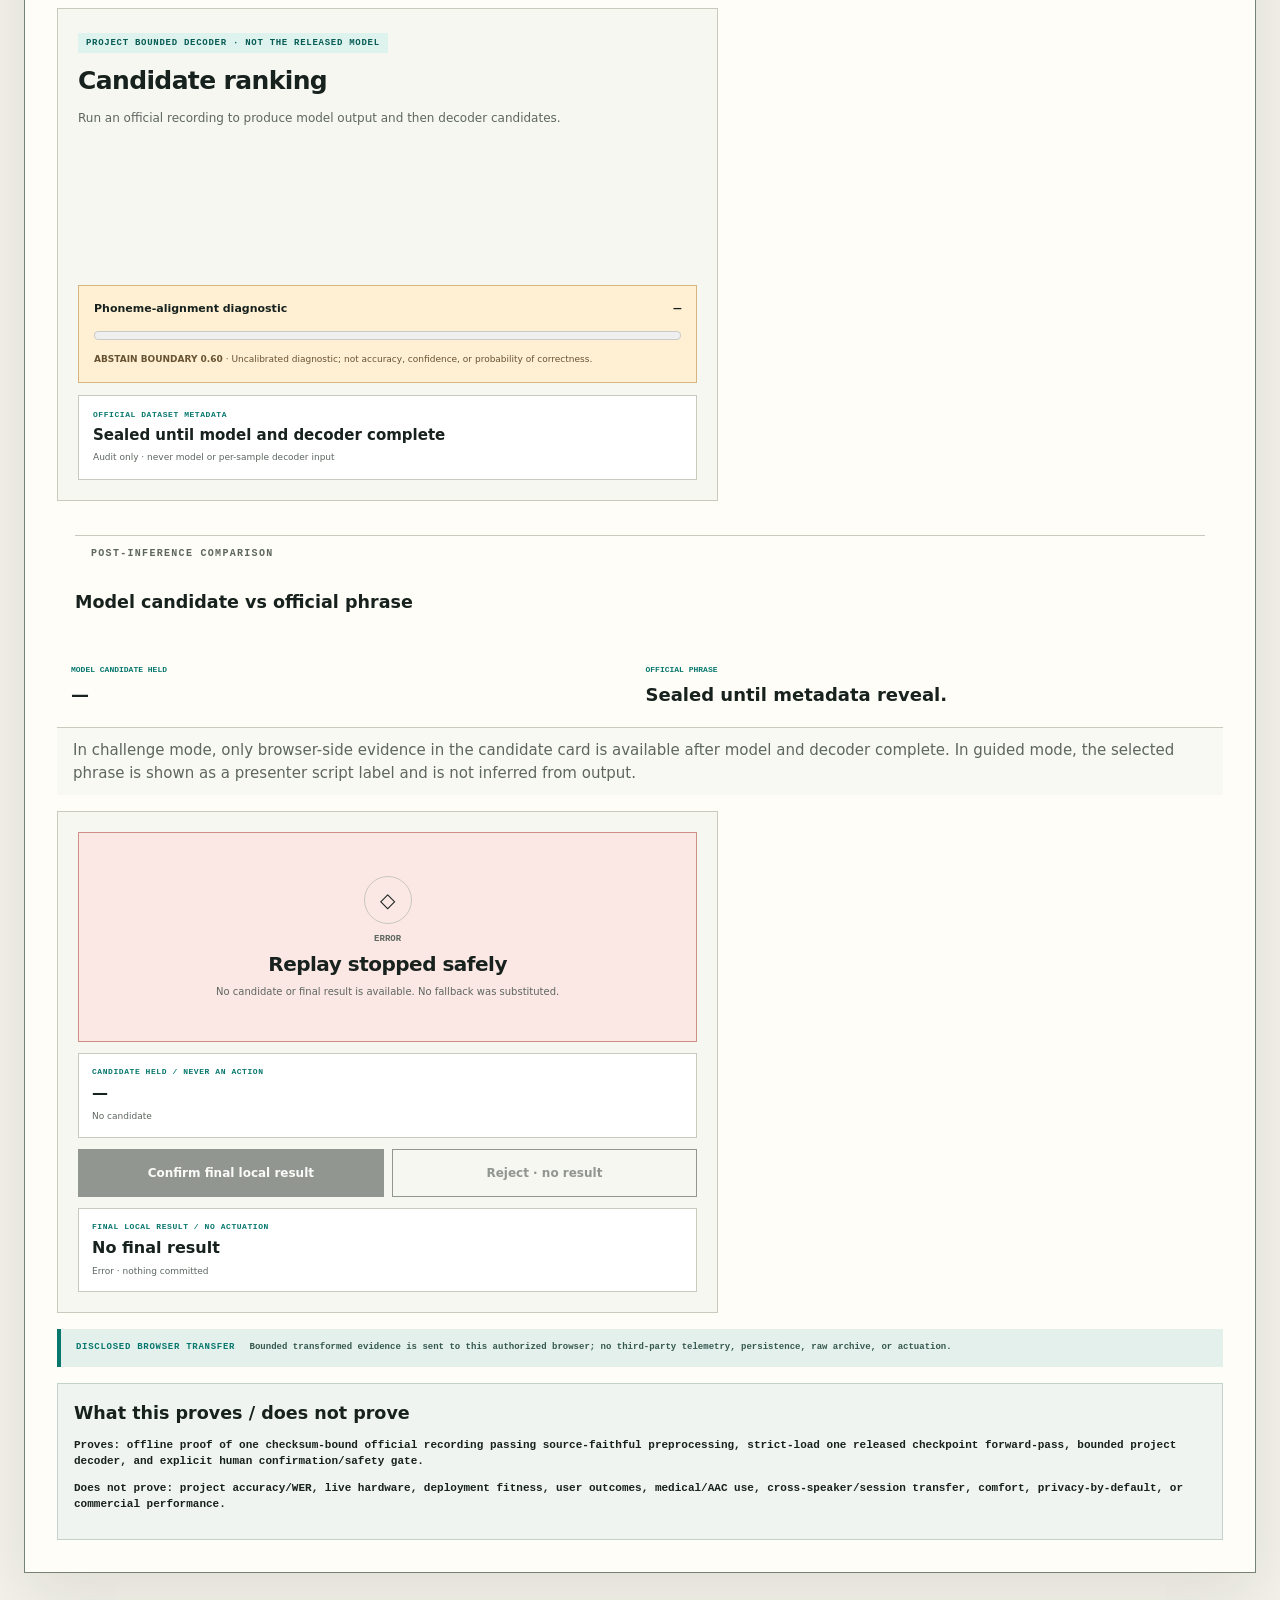
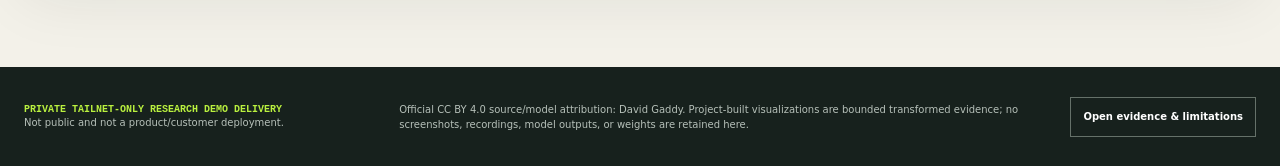
==== commit 5b847fc2: "Add model readiness and evaluation protocol" ====
--- a/realtime/client/index.html
+++ b/realtime/client/index.html
@@ -132,7 +132,7 @@
         <article class="evidence-card model-card">
           <p class="model-one">EXECUTED MODEL 1 OF 1</p>
           <h3>David Gaddy transduction checkpoint</h3>
-          <dl><div><dt>Identity</dt><dd>Voicing Silent Speech Models · DOI 10.5281/zenodo.6747411 · CC BY 4.0</dd></div><div><dt>Architecture</dt><dd>3 residual blocks · 6 Transformer layers · width 768 · 8 heads</dd></div><div><dt>Parameters</dt><dd>54,187,136 · strict load</dd></div><div><dt>Checkpoint identifier</dt><dd id="model-fingerprint">short prefix pending</dd></div><div><dt>Code lineage</dt><dd>dgaddy/silent_speech · commit a89357c20866… · MIT</dd></div></dl>
+          <dl><div><dt>Identity</dt><dd>Voicing Silent Speech Models · DOI 10.5281/zenodo.6747411 · CC BY 4.0</dd></div><div><dt>Architecture</dt><dd>3 residual blocks · 6 Transformer layers · width 768 · 8 heads</dd></div><div><dt>Parameters</dt><dd>54,187,136 · strict load</dd></div><div><dt>Selection boundary</dt><dd id="model-selection-boundary">Only currently approved, checksum-bound, and executable checkpoint; not a best-model or performance claim.</dd></div><div><dt>Checkpoint identifier</dt><dd id="model-fingerprint">short prefix pending</dd></div><div><dt>Code lineage</dt><dd>dgaddy/silent_speech · commit a89357c20866… · MIT</dd></div></dl>
           <p>This run executes unchanged released state tensors through a modern source-compatible adapter. No weight or model download is exposed.</p>
         </article>
 
@@ -219,10 +219,11 @@
 
   <section id="evidence-drawer" class="drawer" aria-labelledby="drawer-title" hidden>
     <div class="drawer-head"><div><p class="eyebrow">DILIGENCE DRAWER</p><h2 id="drawer-title">What executed—and what did not.</h2></div><button id="close-evidence" type="button">Close evidence drawer</button></div>
-    <div class="drawer-tabs" role="tablist" aria-label="Evidence sections"><button role="tab" aria-selected="true" aria-controls="drawer-executed" id="tab-executed">What executed</button><button role="tab" aria-selected="false" aria-controls="drawer-registry" id="tab-registry">Evidence-only registry</button><button role="tab" aria-selected="false" aria-controls="drawer-claims" id="tab-claims">Claims / limitations</button><button role="tab" aria-selected="false" aria-controls="drawer-rights" id="tab-rights">Sources / rights</button></div>
+    <div class="drawer-tabs" role="tablist" aria-label="Evidence sections"><button role="tab" aria-selected="true" aria-controls="drawer-executed" id="tab-executed">What executed</button><button role="tab" aria-selected="false" aria-controls="drawer-registry" id="tab-registry">Model readiness</button><button role="tab" aria-selected="false" aria-controls="drawer-plan" id="tab-plan">Next proof plan</button><button role="tab" aria-selected="false" aria-controls="drawer-claims" id="tab-claims">Claims / limitations</button><button role="tab" aria-selected="false" aria-controls="drawer-rights" id="tab-rights">Sources / rights</button></div>
     <div id="drawer-executed" role="tabpanel" aria-labelledby="tab-executed"><h3>One selected source. One strict-loaded checkpoint.</h3><p>The active run verifies one frozen official recording, applies context-aware preprocessing, executes the released 80-bin and 48-class heads, then runs a separately labelled project algorithm and human gate.</p><dl id="active-provenance"><div><dt>Active run</dt><dd>No run yet</dd></div></dl></div>
-    <div id="drawer-registry" role="tabpanel" aria-labelledby="tab-registry" hidden><h3>Research context is not execution.</h3><p>Every evidence-only row is marked <strong>NOT EXECUTED HERE</strong>.</p><div id="model-registry" class="registry"><p>Loading evidence-only registry…</p></div></div>
-    <div id="drawer-claims" role="tabpanel" aria-labelledby="tab-claims" hidden><h3>Proof stops at artifact execution.</h3><ul><li>No live hardware or new participant capture</li><li>No project accuracy, WER, representative evaluation, or open-vocabulary claim</li><li>Official source scope is single-speaker English research data</li><li>No cross-speaker/session, customer, medical/AAC, safety, comfort, privacy, or production evidence</li><li>No paper or external metric transfers to this project</li></ul></div>
+    <div id="drawer-registry" role="tabpanel" aria-labelledby="tab-registry" hidden><h3>Research context is not execution.</h3><p>The Gaddy transduction checkpoint is the <strong>only currently approved, checksum-bound, and executable checkpoint</strong>. That is artifact readiness—not a best-model, accuracy, state-of-the-art, or product claim. Every other row is marked <strong>NOT EXECUTED HERE</strong> and names its incompatible role, modality, task, metric, and missing readiness gates.</p><div id="model-registry" class="registry"><p>Loading evidence-only readiness matrix…</p></div></div>
+    <div id="drawer-plan" role="tabpanel" aria-labelledby="tab-plan" hidden><h3>Pre-register stronger software evidence before adding samples.</h3><p id="evaluation-plan-status"><strong>PROTOCOL ONLY · NO RESULTS</strong></p><dl id="evaluation-plan"><div><dt>Purpose</dt><dd>Loading the no-result evaluation plan…</dd></div></dl><p class="plan-boundary">No new recording has been selected or executed by this plan. Downloads, training, additional checkpoints, performance metrics, and deployment require separate approval.</p></div>
+    <div id="drawer-claims" role="tabpanel" aria-labelledby="tab-claims" hidden><h3>Proof stops at artifact execution.</h3><ul><li>No live hardware or new participant capture</li><li>No project accuracy, WER, representative evaluation, or open-vocabulary claim</li><li>Official source scope is single-speaker English research data</li><li>No cross-speaker/session, customer, medical/AAC, safety, comfort, privacy, or production evidence</li><li>No paper or external metric transfers to this project</li><li>More components or replay cards do not widen these claims</li></ul></div>
     <div id="drawer-rights" role="tabpanel" aria-labelledby="tab-rights" hidden><h3>Text-only source and rights record</h3><dl><div><dt>Recorded source</dt><dd>Silent Speech EMG v1.0 · David Gaddy / UC Berkeley · DOI 10.5281/zenodo.4064409 · CC BY 4.0</dd></div><div><dt>Executed checkpoint</dt><dd>Voicing Silent Speech Models · David Gaddy · DOI 10.5281/zenodo.6747411 · CC BY 4.0</dd></div><div><dt>Adapted code</dt><dd>dgaddy/silent_speech · commit a89357c20866… · MIT</dd></div><div><dt>Pronunciation dependency</dt><dd>cmudict Python package 1.0.32: GPL-3.0-or-later; CMU dictionary data: separate CMU redistribution notice.</dd></div></dl></div>
   </section>
 
--- a/realtime/client/styles.css
+++ b/realtime/client/styles.css
@@ -252,7 +252,7 @@
 .drawer-head { display: flex; align-items: start; justify-content: space-between; gap: 25px; padding-bottom: 20px; border-bottom: 1px solid var(--line); }
 .drawer-head h2 { margin: 5px 0 0; font-size: 34px; line-height: 1; letter-spacing: -.04em; }
 .drawer-head button, .drawer-tabs button, footer button { min-height: 40px; padding: 8px 12px; color: var(--ink); background: transparent; border: 1px solid var(--line); font-size: 10px; font-weight: 800; }
-.drawer-tabs { display: grid; grid-template-columns: repeat(4, 1fr); margin: 20px 0; }
+.drawer-tabs { display: grid; grid-template-columns: repeat(5, 1fr); margin: 20px 0; }
 .drawer-tabs button[aria-selected="true"] { color: white; background: var(--ink); }
 .drawer [role="tabpanel"] { padding: 20px; background: #f2f3ec; border: 1px solid var(--line); }
 .drawer [role="tabpanel"] > p, .drawer [role="tabpanel"] li { color: #465149; font-size: 12px; line-height: 1.6; }
@@ -262,6 +262,12 @@
 .registry article b, .registry article span, .registry article p { display: block; }
 .registry article span { margin-top: 5px; color: var(--amber); font: 850 9px ui-monospace, SFMono-Regular, Consolas, monospace; }
 .registry article p { margin: 7px 0 0; color: var(--muted); font-size: 10px; }
+.registry article dl { display: grid; grid-template-columns: repeat(2, minmax(0, 1fr)); gap: 7px 14px; margin-top: 12px; padding-top: 10px; border-top: 1px solid var(--line); }
+.registry article dl div { padding: 0; border: 0; }
+.registry article dt { color: var(--muted); font: 800 8px/1.35 ui-monospace, SFMono-Regular, Consolas, monospace; text-transform: uppercase; }
+.registry article dd { margin-top: 3px; font-size: 10px; }
+.registry-readiness { color: var(--evidence) !important; font-weight: 800; }
+.plan-boundary { margin-top: 16px; padding: 11px; background: var(--amber-soft); border-left: 3px solid var(--amber); }
 footer { display: grid; grid-template-columns: .7fr 1.3fr auto; align-items: center; gap: 30px; padding: 30px max(24px, calc((100vw - 1580px) / 2)); color: white; background: var(--ink); }
 footer div strong, footer div span { display: block; }
 footer strong { color: var(--signal); font: 800 10px ui-monospace, SFMono-Regular, Consolas, monospace; }
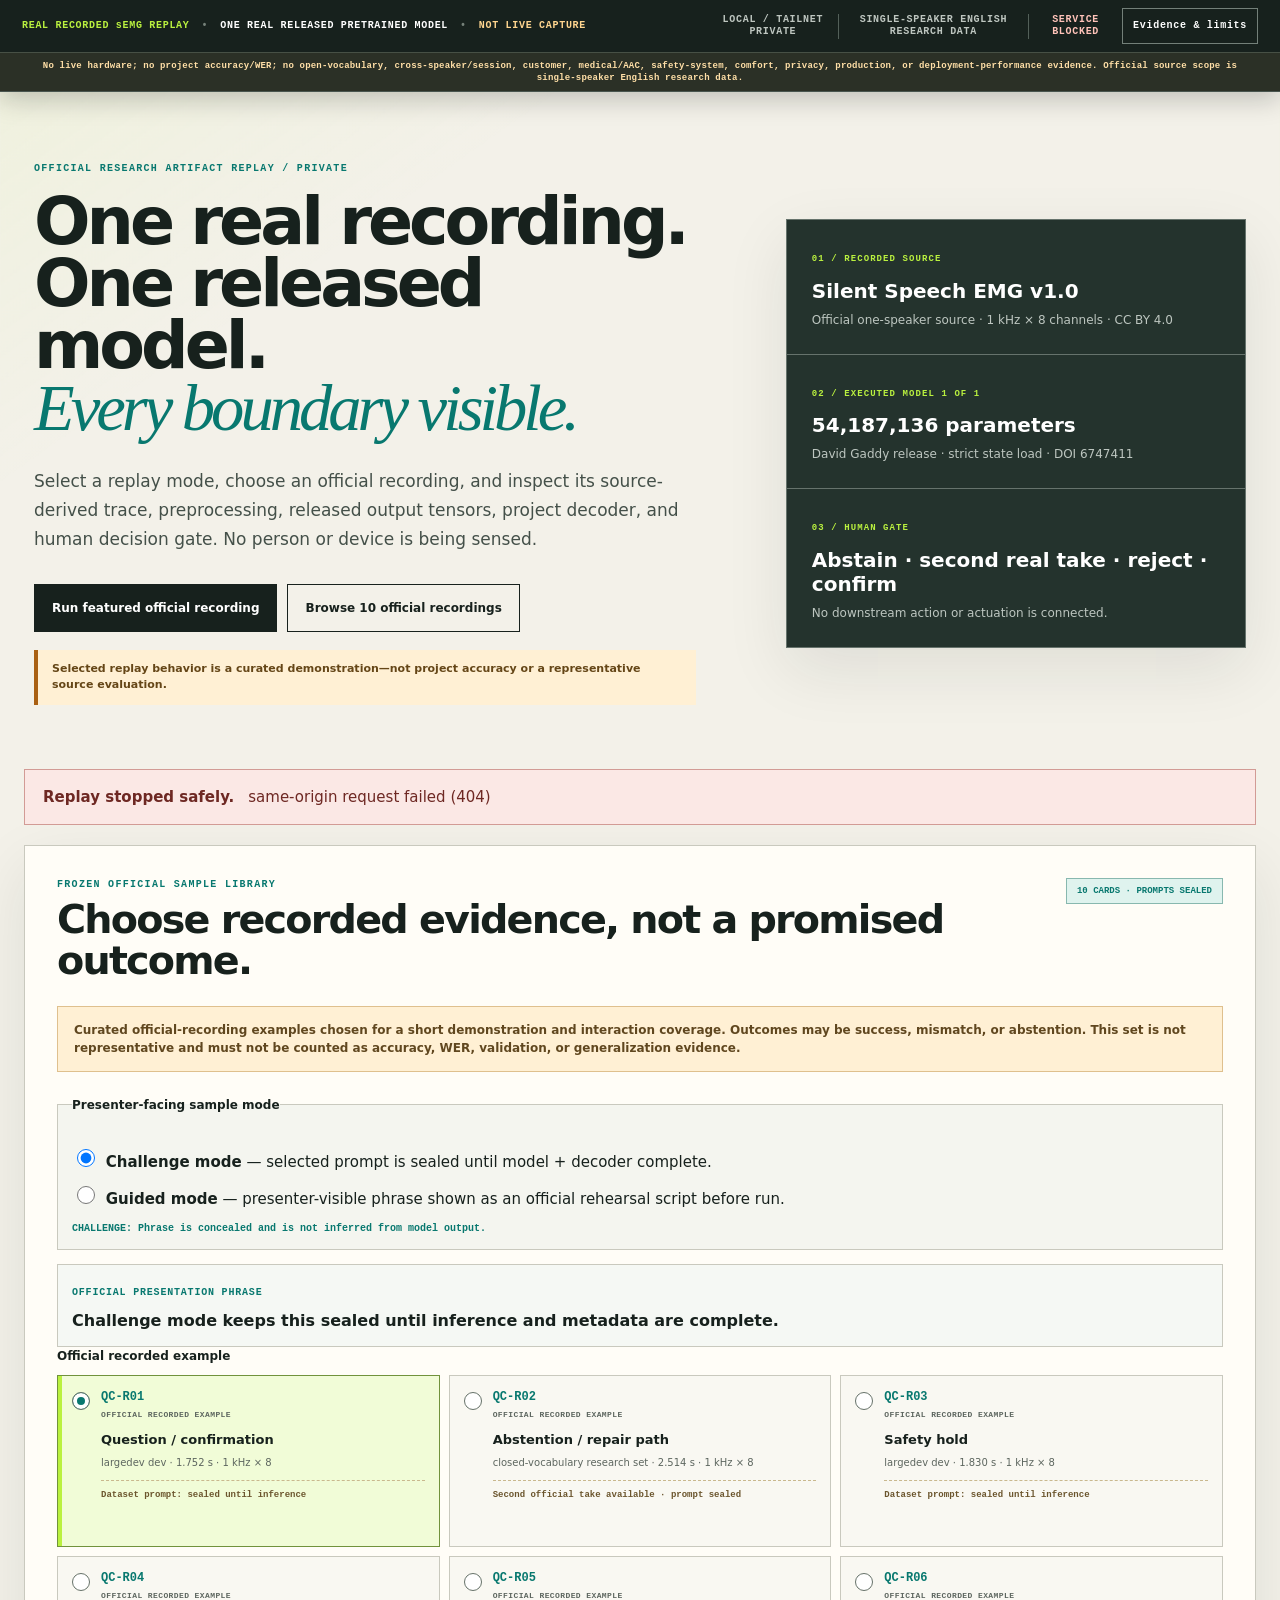
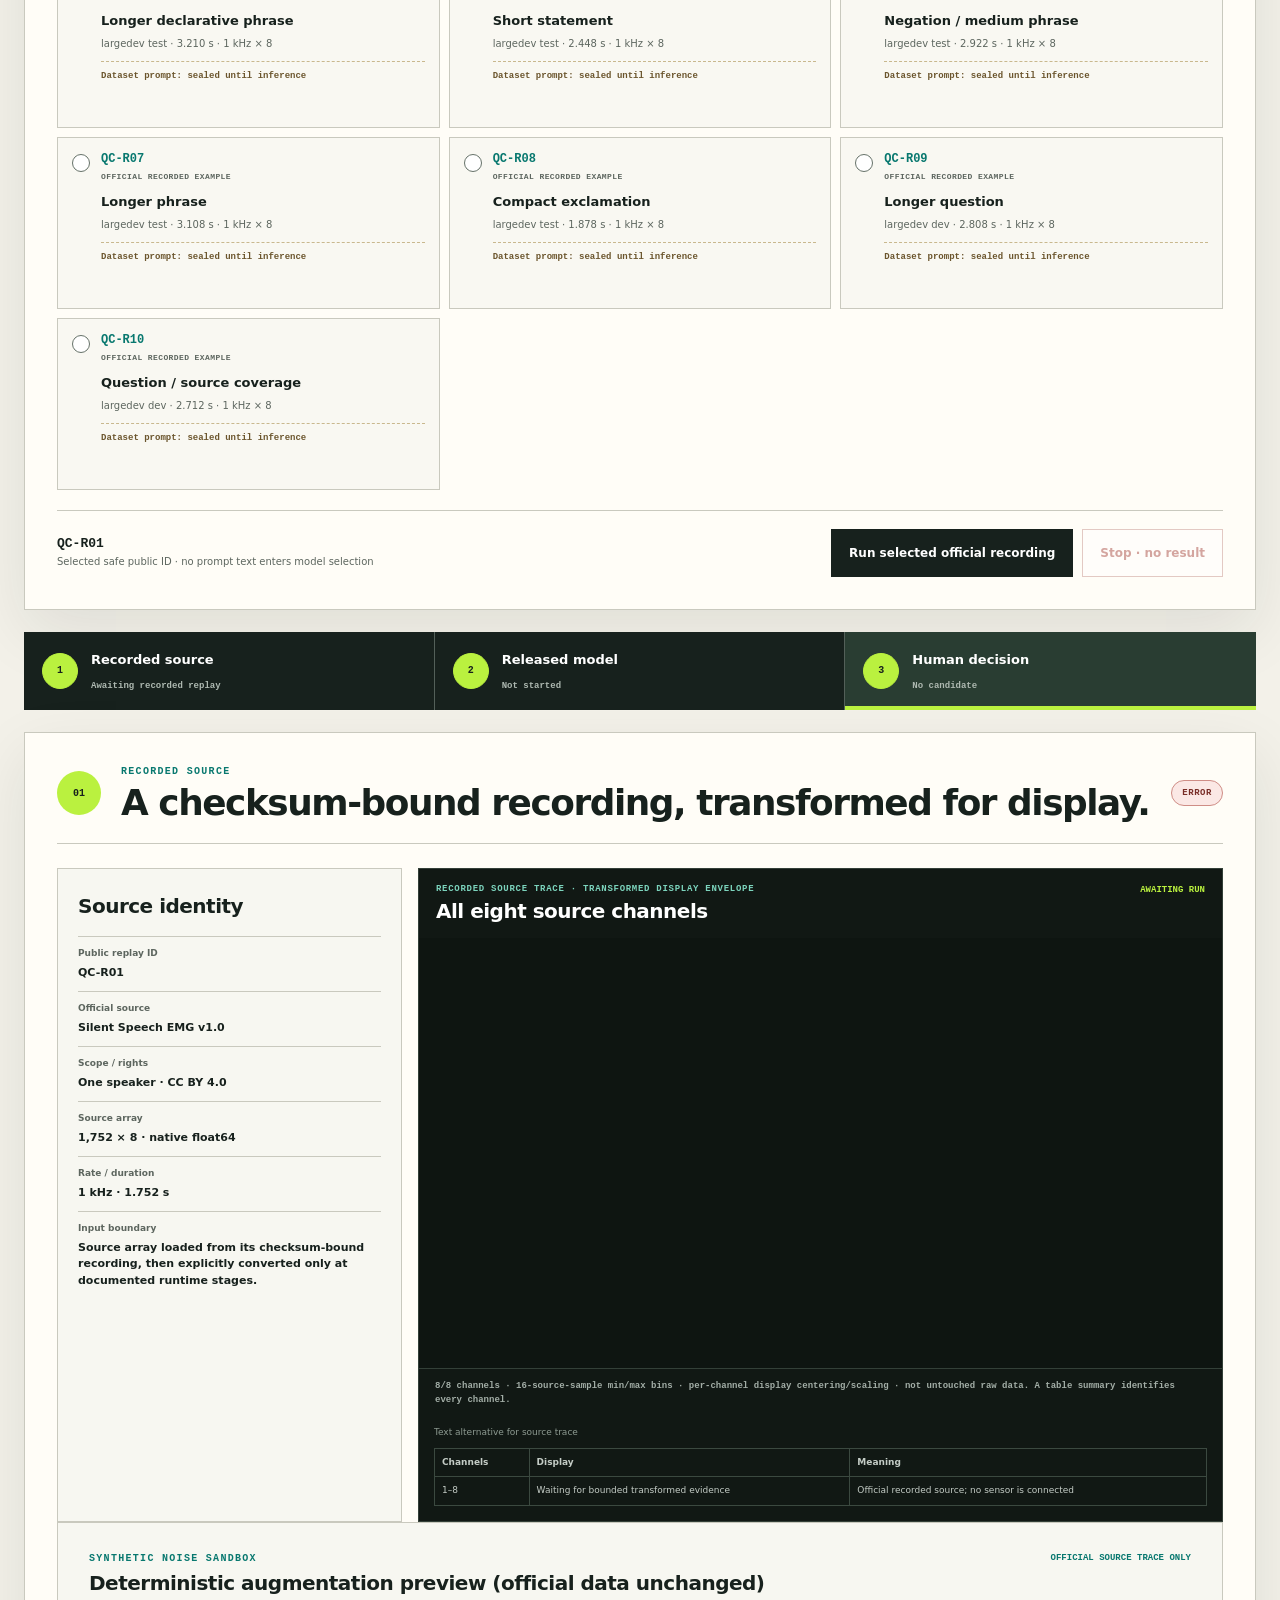
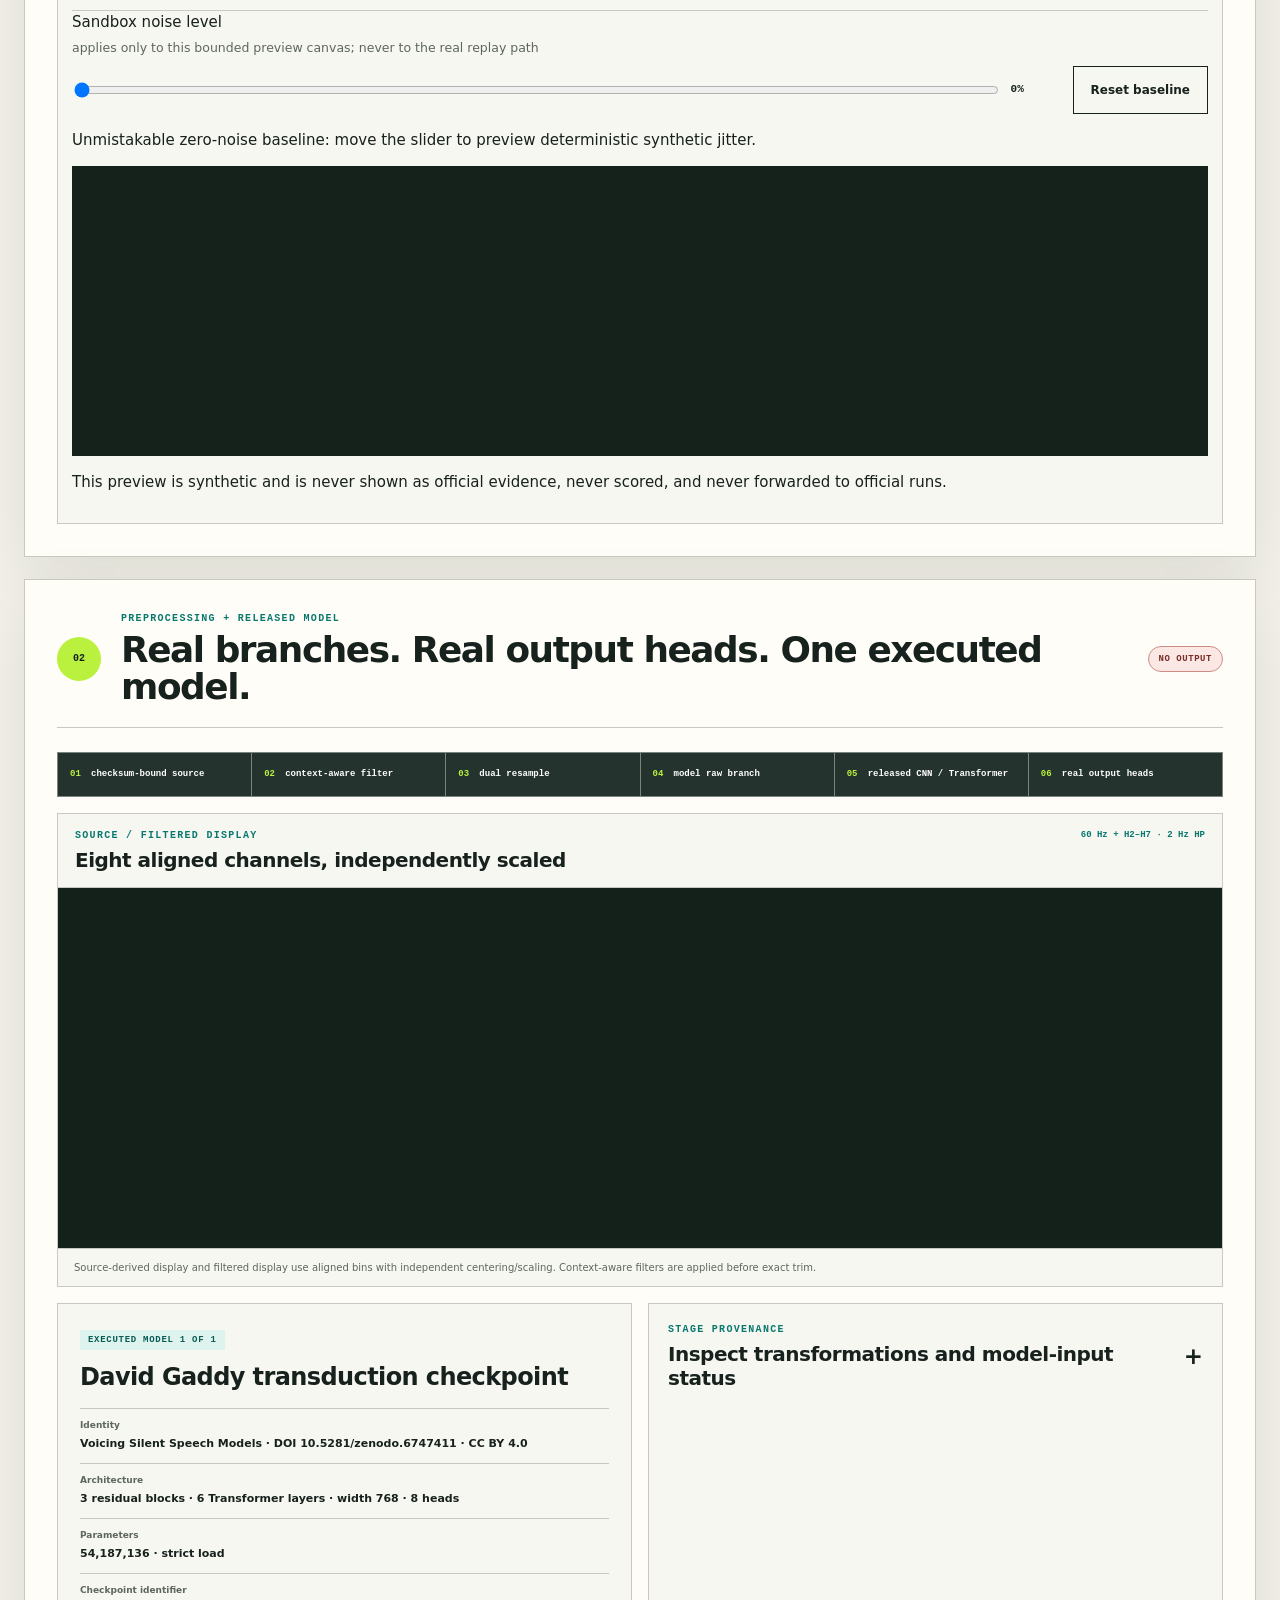
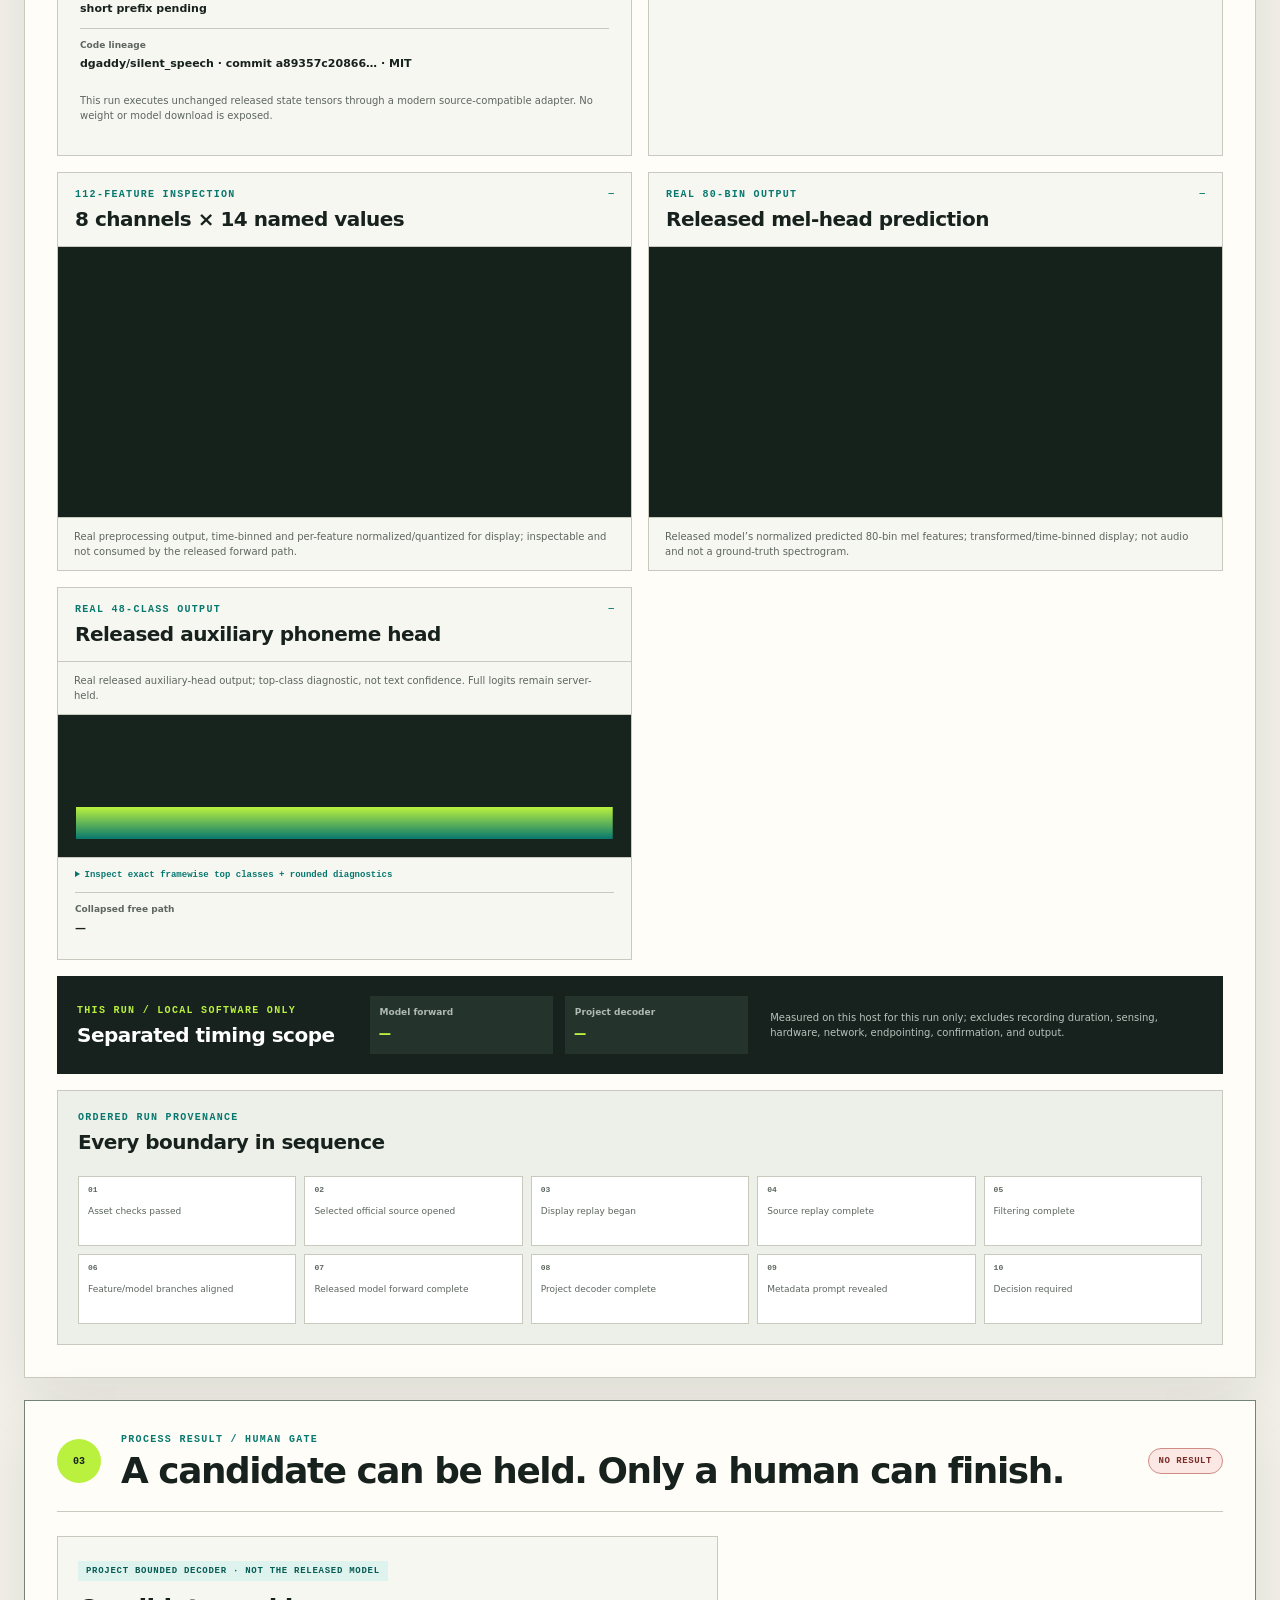
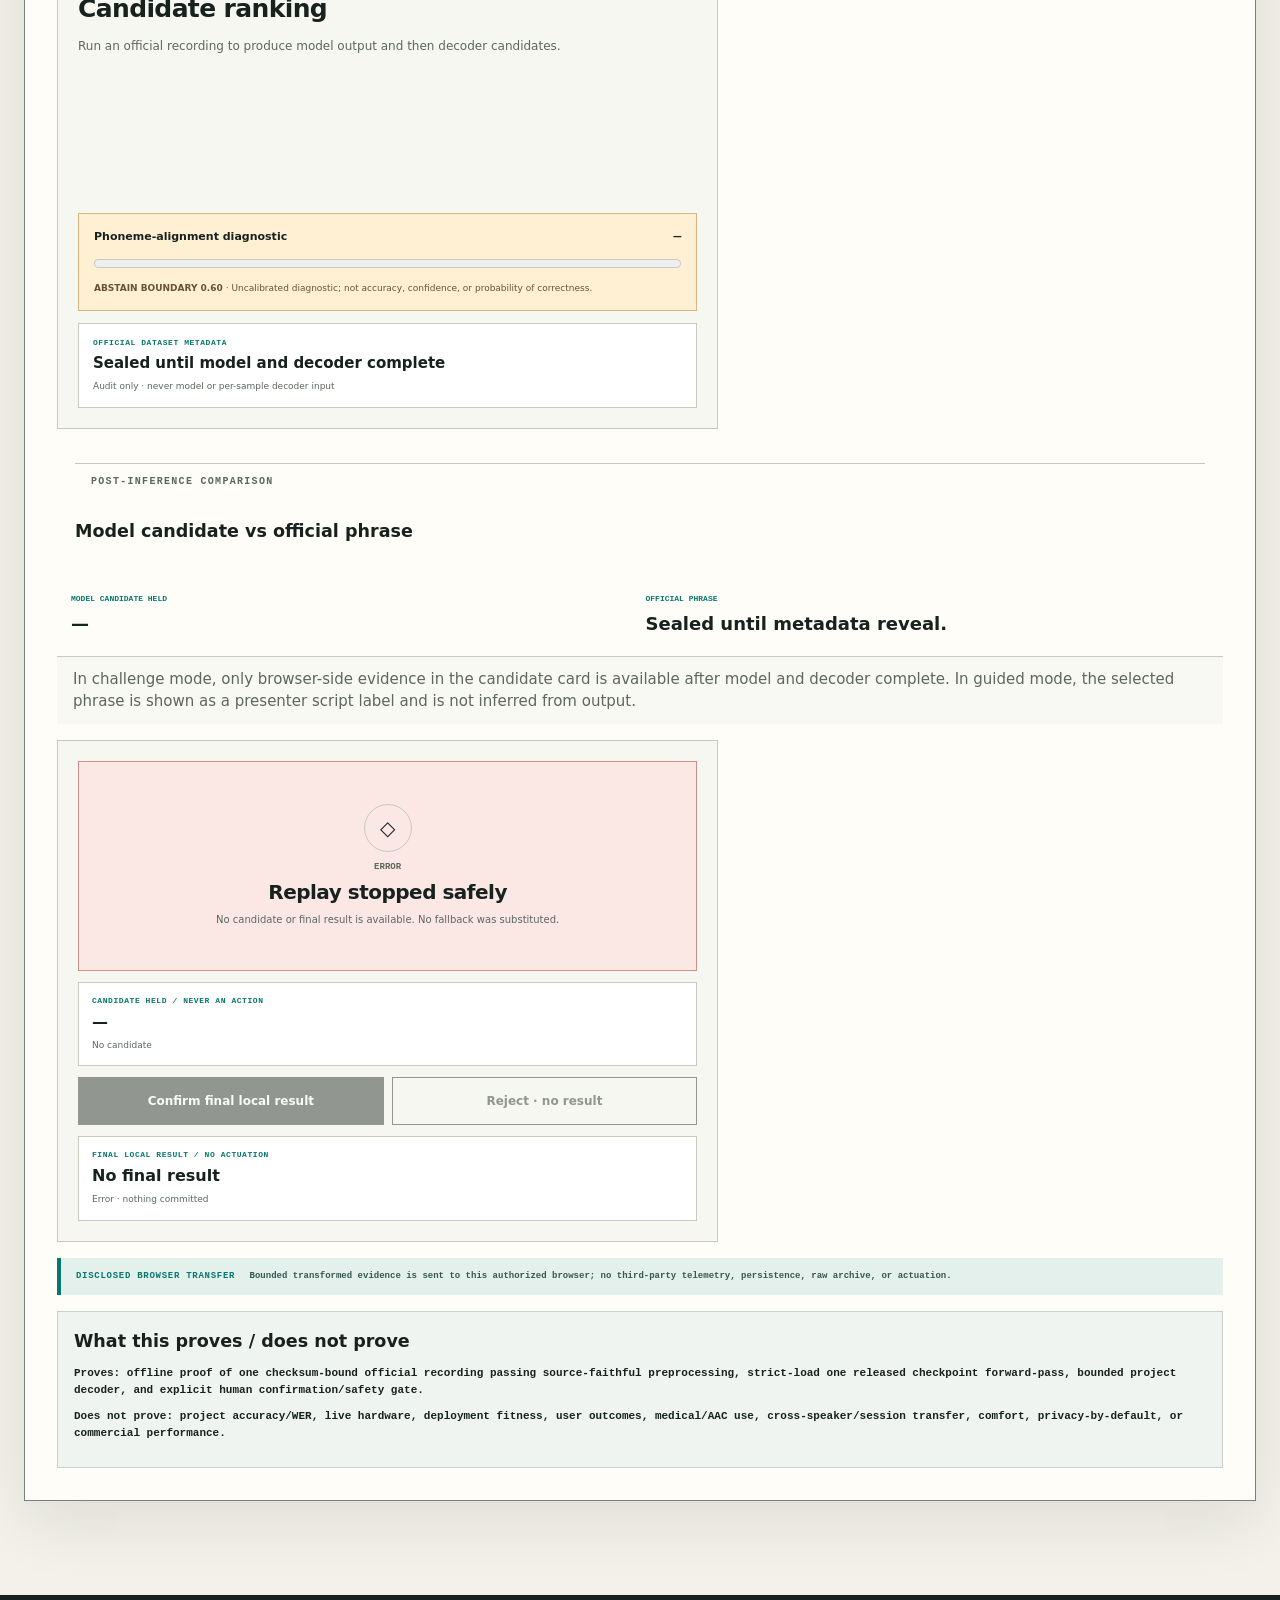
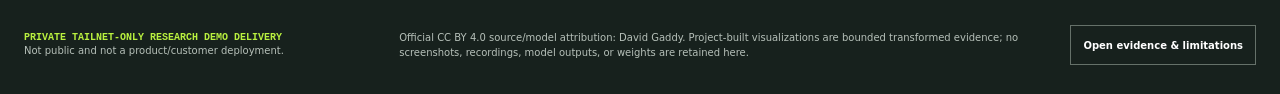
==== commit 03079623: "feat(realtime): add evidence-bound investor replay (#9)" ====
--- a/realtime/client/index.html
+++ b/realtime/client/index.html
@@ -132,7 +132,7 @@
         <article class="evidence-card model-card">
           <p class="model-one">EXECUTED MODEL 1 OF 1</p>
           <h3>David Gaddy transduction checkpoint</h3>
-          <dl><div><dt>Identity</dt><dd>Voicing Silent Speech Models · DOI 10.5281/zenodo.6747411 · CC BY 4.0</dd></div><div><dt>Architecture</dt><dd>3 residual blocks · 6 Transformer layers · width 768 · 8 heads</dd></div><div><dt>Parameters</dt><dd>54,187,136 · strict load</dd></div><div><dt>Selection boundary</dt><dd id="model-selection-boundary">Only currently approved, checksum-bound, and executable checkpoint; not a best-model or performance claim.</dd></div><div><dt>Checkpoint identifier</dt><dd id="model-fingerprint">short prefix pending</dd></div><div><dt>Code lineage</dt><dd>dgaddy/silent_speech · commit a89357c20866… · MIT</dd></div></dl>
+          <dl><div><dt>Identity</dt><dd>Voicing Silent Speech Models · DOI 10.5281/zenodo.6747411 · CC BY 4.0</dd></div><div><dt>Architecture</dt><dd>3 residual blocks · 6 Transformer layers · width 768 · 8 heads</dd></div><div><dt>Parameters</dt><dd>54,187,136 · strict load</dd></div><div><dt>Checkpoint identifier</dt><dd id="model-fingerprint">short prefix pending</dd></div><div><dt>Code lineage</dt><dd>dgaddy/silent_speech · commit a89357c20866… · MIT</dd></div></dl>
           <p>This run executes unchanged released state tensors through a modern source-compatible adapter. No weight or model download is exposed.</p>
         </article>
 
@@ -219,11 +219,10 @@
 
   <section id="evidence-drawer" class="drawer" aria-labelledby="drawer-title" hidden>
     <div class="drawer-head"><div><p class="eyebrow">DILIGENCE DRAWER</p><h2 id="drawer-title">What executed—and what did not.</h2></div><button id="close-evidence" type="button">Close evidence drawer</button></div>
-    <div class="drawer-tabs" role="tablist" aria-label="Evidence sections"><button role="tab" aria-selected="true" aria-controls="drawer-executed" id="tab-executed">What executed</button><button role="tab" aria-selected="false" aria-controls="drawer-registry" id="tab-registry">Model readiness</button><button role="tab" aria-selected="false" aria-controls="drawer-plan" id="tab-plan">Next proof plan</button><button role="tab" aria-selected="false" aria-controls="drawer-claims" id="tab-claims">Claims / limitations</button><button role="tab" aria-selected="false" aria-controls="drawer-rights" id="tab-rights">Sources / rights</button></div>
+    <div class="drawer-tabs" role="tablist" aria-label="Evidence sections"><button role="tab" aria-selected="true" aria-controls="drawer-executed" id="tab-executed">What executed</button><button role="tab" aria-selected="false" aria-controls="drawer-registry" id="tab-registry">Evidence-only registry</button><button role="tab" aria-selected="false" aria-controls="drawer-claims" id="tab-claims">Claims / limitations</button><button role="tab" aria-selected="false" aria-controls="drawer-rights" id="tab-rights">Sources / rights</button></div>
     <div id="drawer-executed" role="tabpanel" aria-labelledby="tab-executed"><h3>One selected source. One strict-loaded checkpoint.</h3><p>The active run verifies one frozen official recording, applies context-aware preprocessing, executes the released 80-bin and 48-class heads, then runs a separately labelled project algorithm and human gate.</p><dl id="active-provenance"><div><dt>Active run</dt><dd>No run yet</dd></div></dl></div>
-    <div id="drawer-registry" role="tabpanel" aria-labelledby="tab-registry" hidden><h3>Research context is not execution.</h3><p>The Gaddy transduction checkpoint is the <strong>only currently approved, checksum-bound, and executable checkpoint</strong>. That is artifact readiness—not a best-model, accuracy, state-of-the-art, or product claim. Every other row is marked <strong>NOT EXECUTED HERE</strong> and names its incompatible role, modality, task, metric, and missing readiness gates.</p><div id="model-registry" class="registry"><p>Loading evidence-only readiness matrix…</p></div></div>
-    <div id="drawer-plan" role="tabpanel" aria-labelledby="tab-plan" hidden><h3>Pre-register stronger software evidence before adding samples.</h3><p id="evaluation-plan-status"><strong>PROTOCOL ONLY · NO RESULTS</strong></p><dl id="evaluation-plan"><div><dt>Purpose</dt><dd>Loading the no-result evaluation plan…</dd></div></dl><p class="plan-boundary">No new recording has been selected or executed by this plan. Downloads, training, additional checkpoints, performance metrics, and deployment require separate approval.</p></div>
-    <div id="drawer-claims" role="tabpanel" aria-labelledby="tab-claims" hidden><h3>Proof stops at artifact execution.</h3><ul><li>No live hardware or new participant capture</li><li>No project accuracy, WER, representative evaluation, or open-vocabulary claim</li><li>Official source scope is single-speaker English research data</li><li>No cross-speaker/session, customer, medical/AAC, safety, comfort, privacy, or production evidence</li><li>No paper or external metric transfers to this project</li><li>More components or replay cards do not widen these claims</li></ul></div>
+    <div id="drawer-registry" role="tabpanel" aria-labelledby="tab-registry" hidden><h3>Research context is not execution.</h3><p>Every evidence-only row is marked <strong>NOT EXECUTED HERE</strong>.</p><div id="model-registry" class="registry"><p>Loading evidence-only registry…</p></div></div>
+    <div id="drawer-claims" role="tabpanel" aria-labelledby="tab-claims" hidden><h3>Proof stops at artifact execution.</h3><ul><li>No live hardware or new participant capture</li><li>No project accuracy, WER, representative evaluation, or open-vocabulary claim</li><li>Official source scope is single-speaker English research data</li><li>No cross-speaker/session, customer, medical/AAC, safety, comfort, privacy, or production evidence</li><li>No paper or external metric transfers to this project</li></ul></div>
     <div id="drawer-rights" role="tabpanel" aria-labelledby="tab-rights" hidden><h3>Text-only source and rights record</h3><dl><div><dt>Recorded source</dt><dd>Silent Speech EMG v1.0 · David Gaddy / UC Berkeley · DOI 10.5281/zenodo.4064409 · CC BY 4.0</dd></div><div><dt>Executed checkpoint</dt><dd>Voicing Silent Speech Models · David Gaddy · DOI 10.5281/zenodo.6747411 · CC BY 4.0</dd></div><div><dt>Adapted code</dt><dd>dgaddy/silent_speech · commit a89357c20866… · MIT</dd></div><div><dt>Pronunciation dependency</dt><dd>cmudict Python package 1.0.32: GPL-3.0-or-later; CMU dictionary data: separate CMU redistribution notice.</dd></div></dl></div>
   </section>
 
--- a/realtime/client/styles.css
+++ b/realtime/client/styles.css
@@ -252,7 +252,7 @@
 .drawer-head { display: flex; align-items: start; justify-content: space-between; gap: 25px; padding-bottom: 20px; border-bottom: 1px solid var(--line); }
 .drawer-head h2 { margin: 5px 0 0; font-size: 34px; line-height: 1; letter-spacing: -.04em; }
 .drawer-head button, .drawer-tabs button, footer button { min-height: 40px; padding: 8px 12px; color: var(--ink); background: transparent; border: 1px solid var(--line); font-size: 10px; font-weight: 800; }
-.drawer-tabs { display: grid; grid-template-columns: repeat(5, 1fr); margin: 20px 0; }
+.drawer-tabs { display: grid; grid-template-columns: repeat(4, 1fr); margin: 20px 0; }
 .drawer-tabs button[aria-selected="true"] { color: white; background: var(--ink); }
 .drawer [role="tabpanel"] { padding: 20px; background: #f2f3ec; border: 1px solid var(--line); }
 .drawer [role="tabpanel"] > p, .drawer [role="tabpanel"] li { color: #465149; font-size: 12px; line-height: 1.6; }
@@ -262,12 +262,6 @@
 .registry article b, .registry article span, .registry article p { display: block; }
 .registry article span { margin-top: 5px; color: var(--amber); font: 850 9px ui-monospace, SFMono-Regular, Consolas, monospace; }
 .registry article p { margin: 7px 0 0; color: var(--muted); font-size: 10px; }
-.registry article dl { display: grid; grid-template-columns: repeat(2, minmax(0, 1fr)); gap: 7px 14px; margin-top: 12px; padding-top: 10px; border-top: 1px solid var(--line); }
-.registry article dl div { padding: 0; border: 0; }
-.registry article dt { color: var(--muted); font: 800 8px/1.35 ui-monospace, SFMono-Regular, Consolas, monospace; text-transform: uppercase; }
-.registry article dd { margin-top: 3px; font-size: 10px; }
-.registry-readiness { color: var(--evidence) !important; font-weight: 800; }
-.plan-boundary { margin-top: 16px; padding: 11px; background: var(--amber-soft); border-left: 3px solid var(--amber); }
 footer { display: grid; grid-template-columns: .7fr 1.3fr auto; align-items: center; gap: 30px; padding: 30px max(24px, calc((100vw - 1580px) / 2)); color: white; background: var(--ink); }
 footer div strong, footer div span { display: block; }
 footer strong { color: var(--signal); font: 800 10px ui-monospace, SFMono-Regular, Consolas, monospace; }
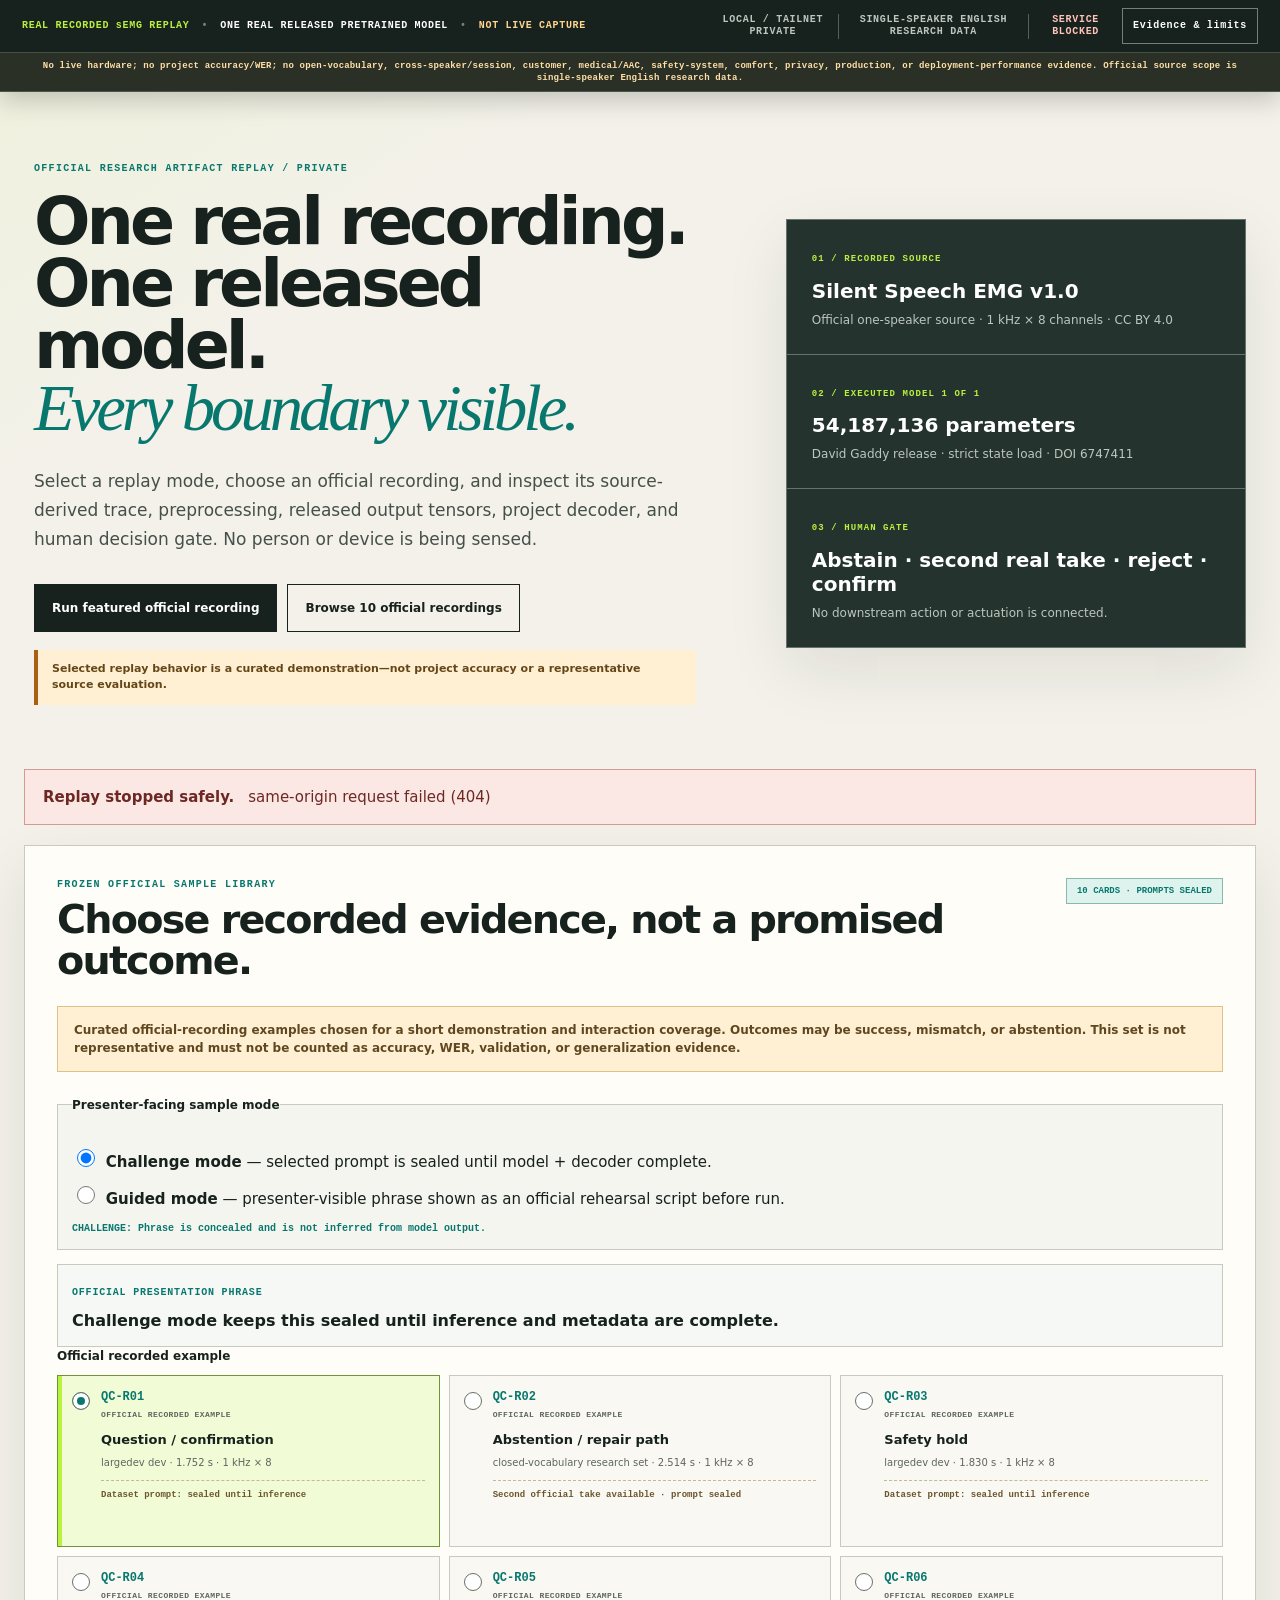
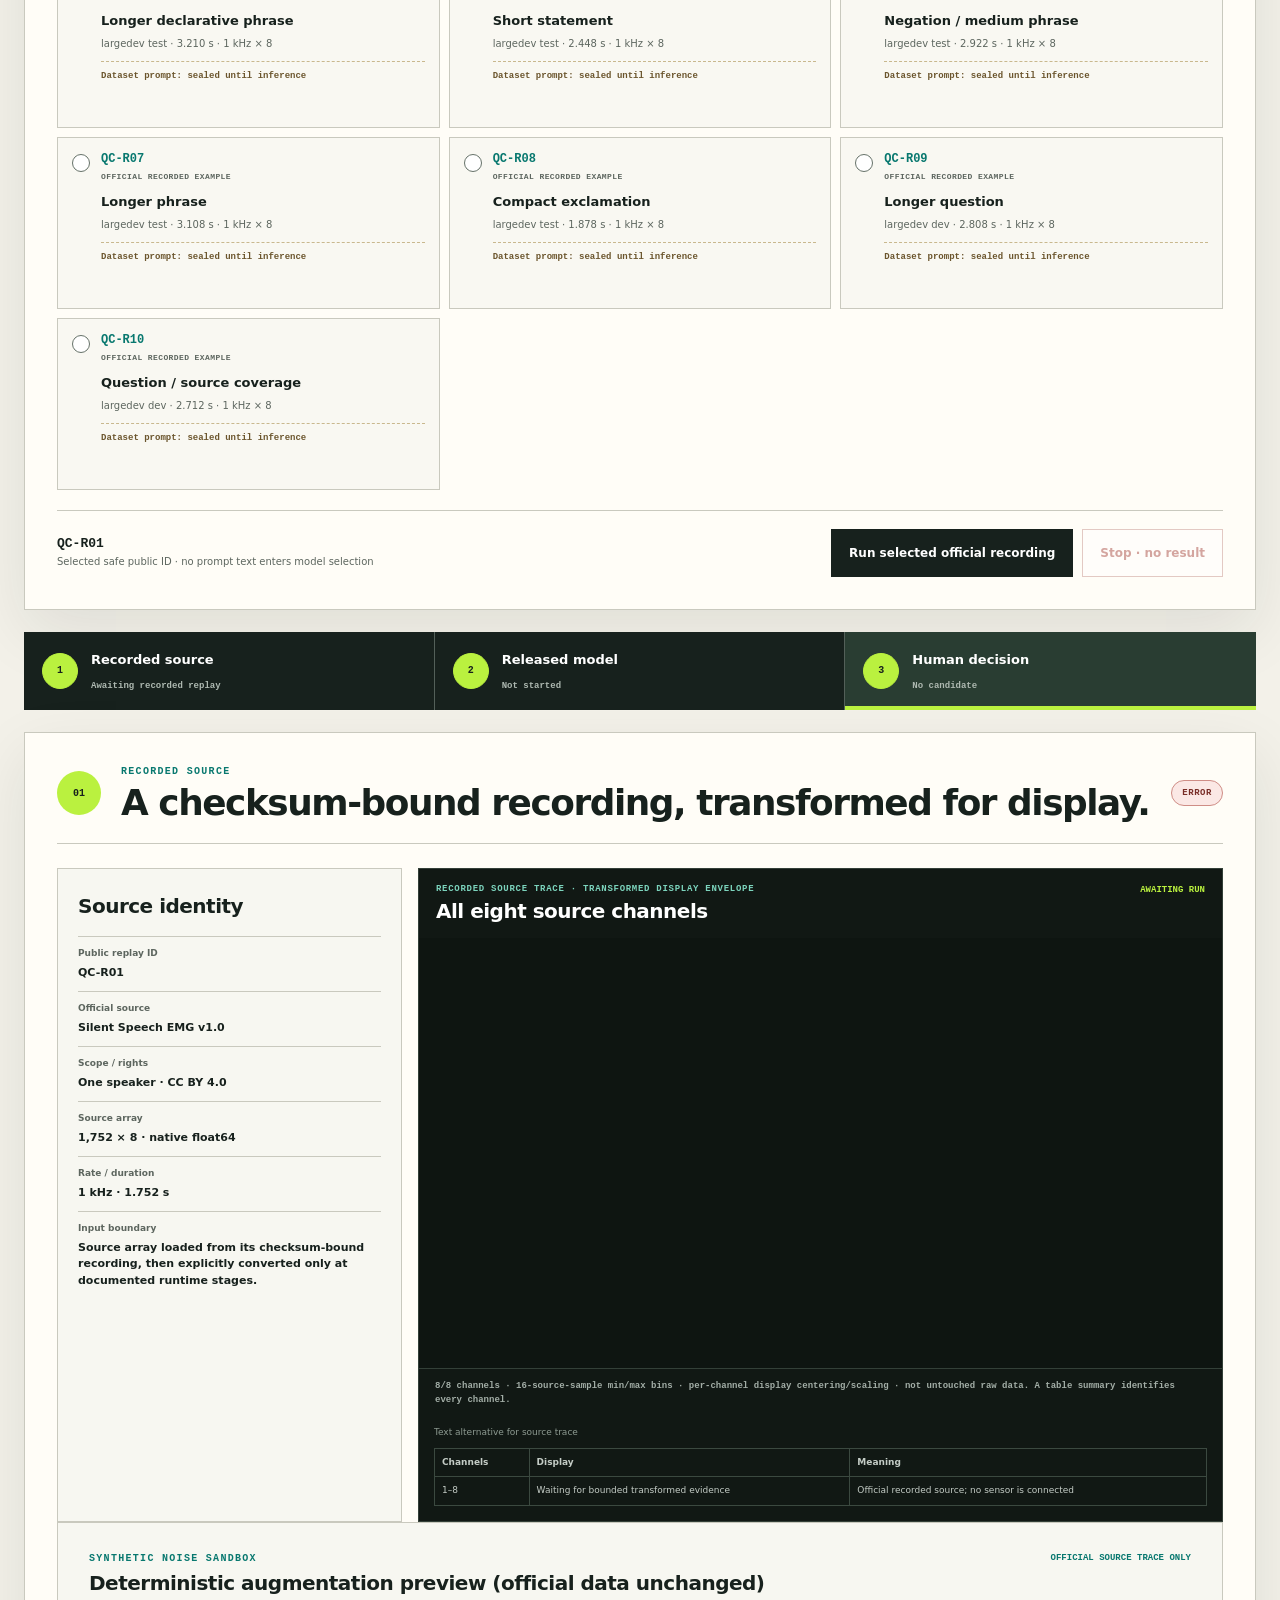
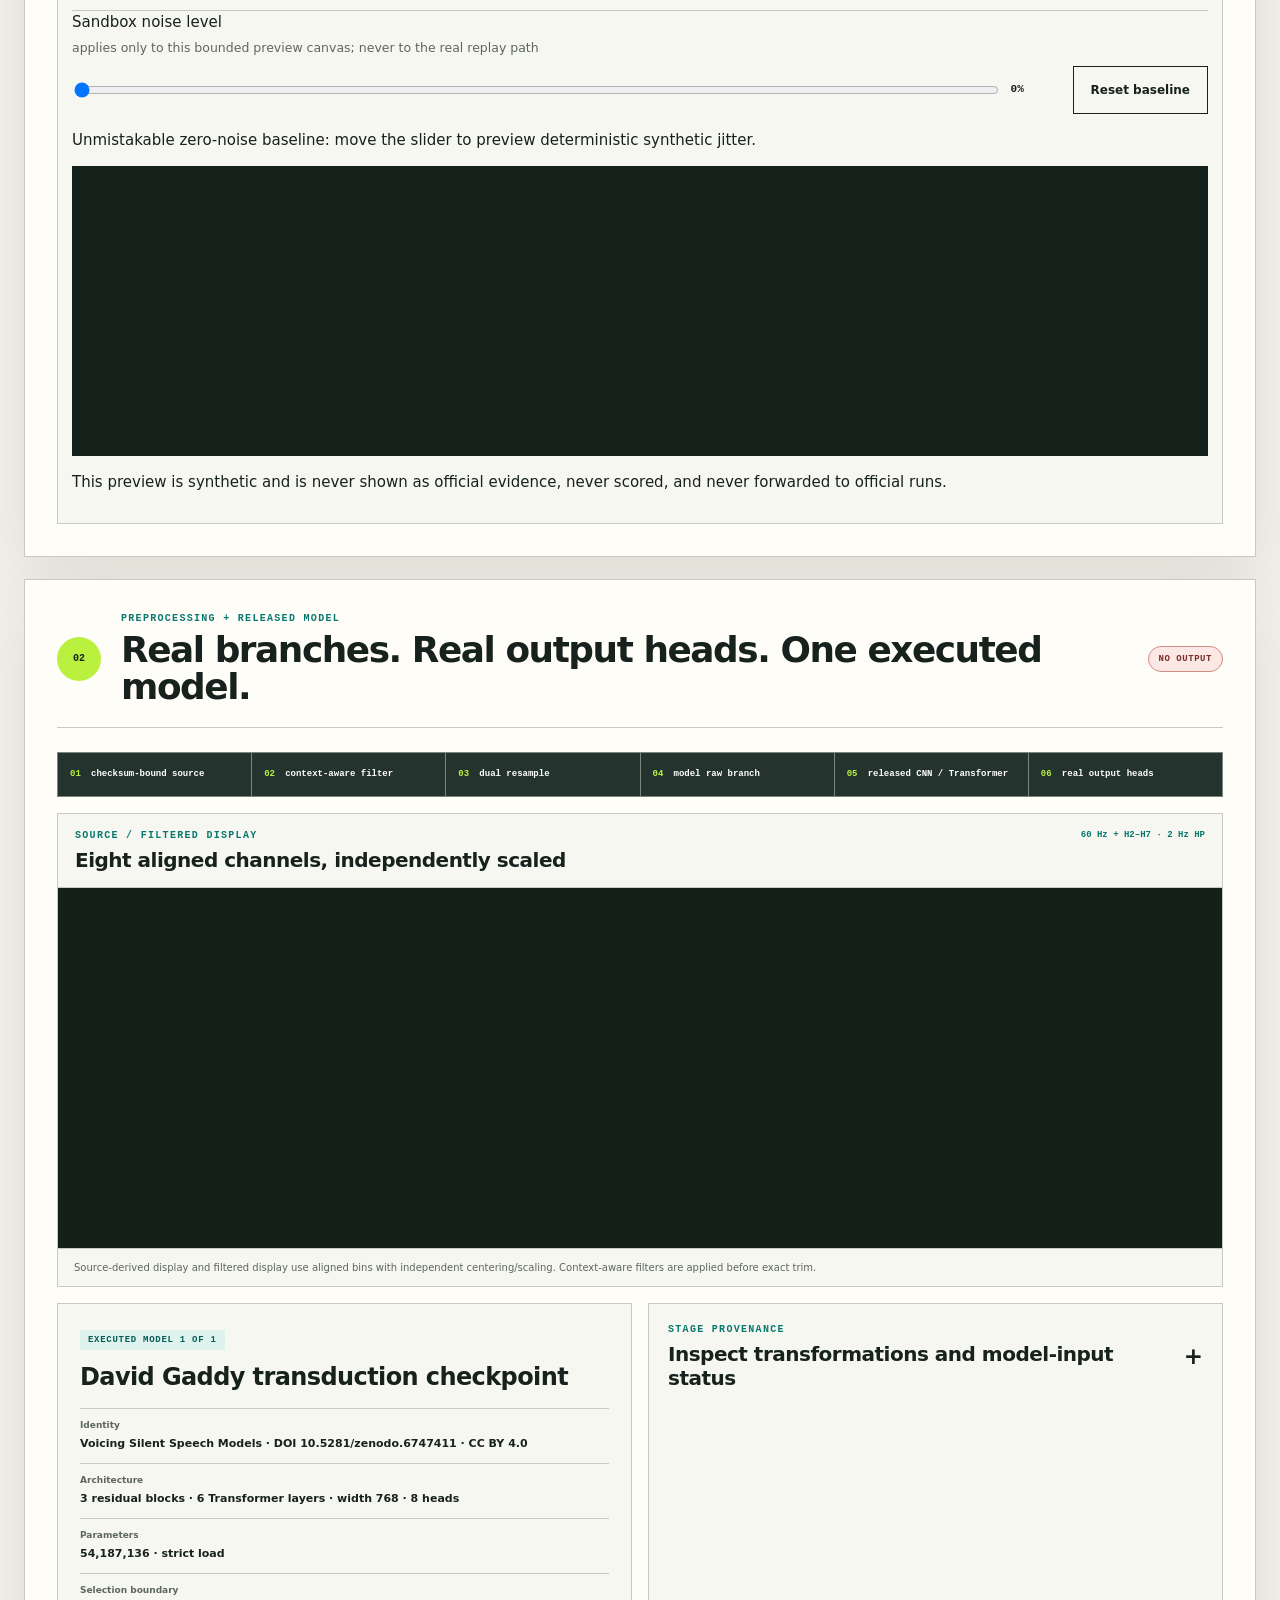
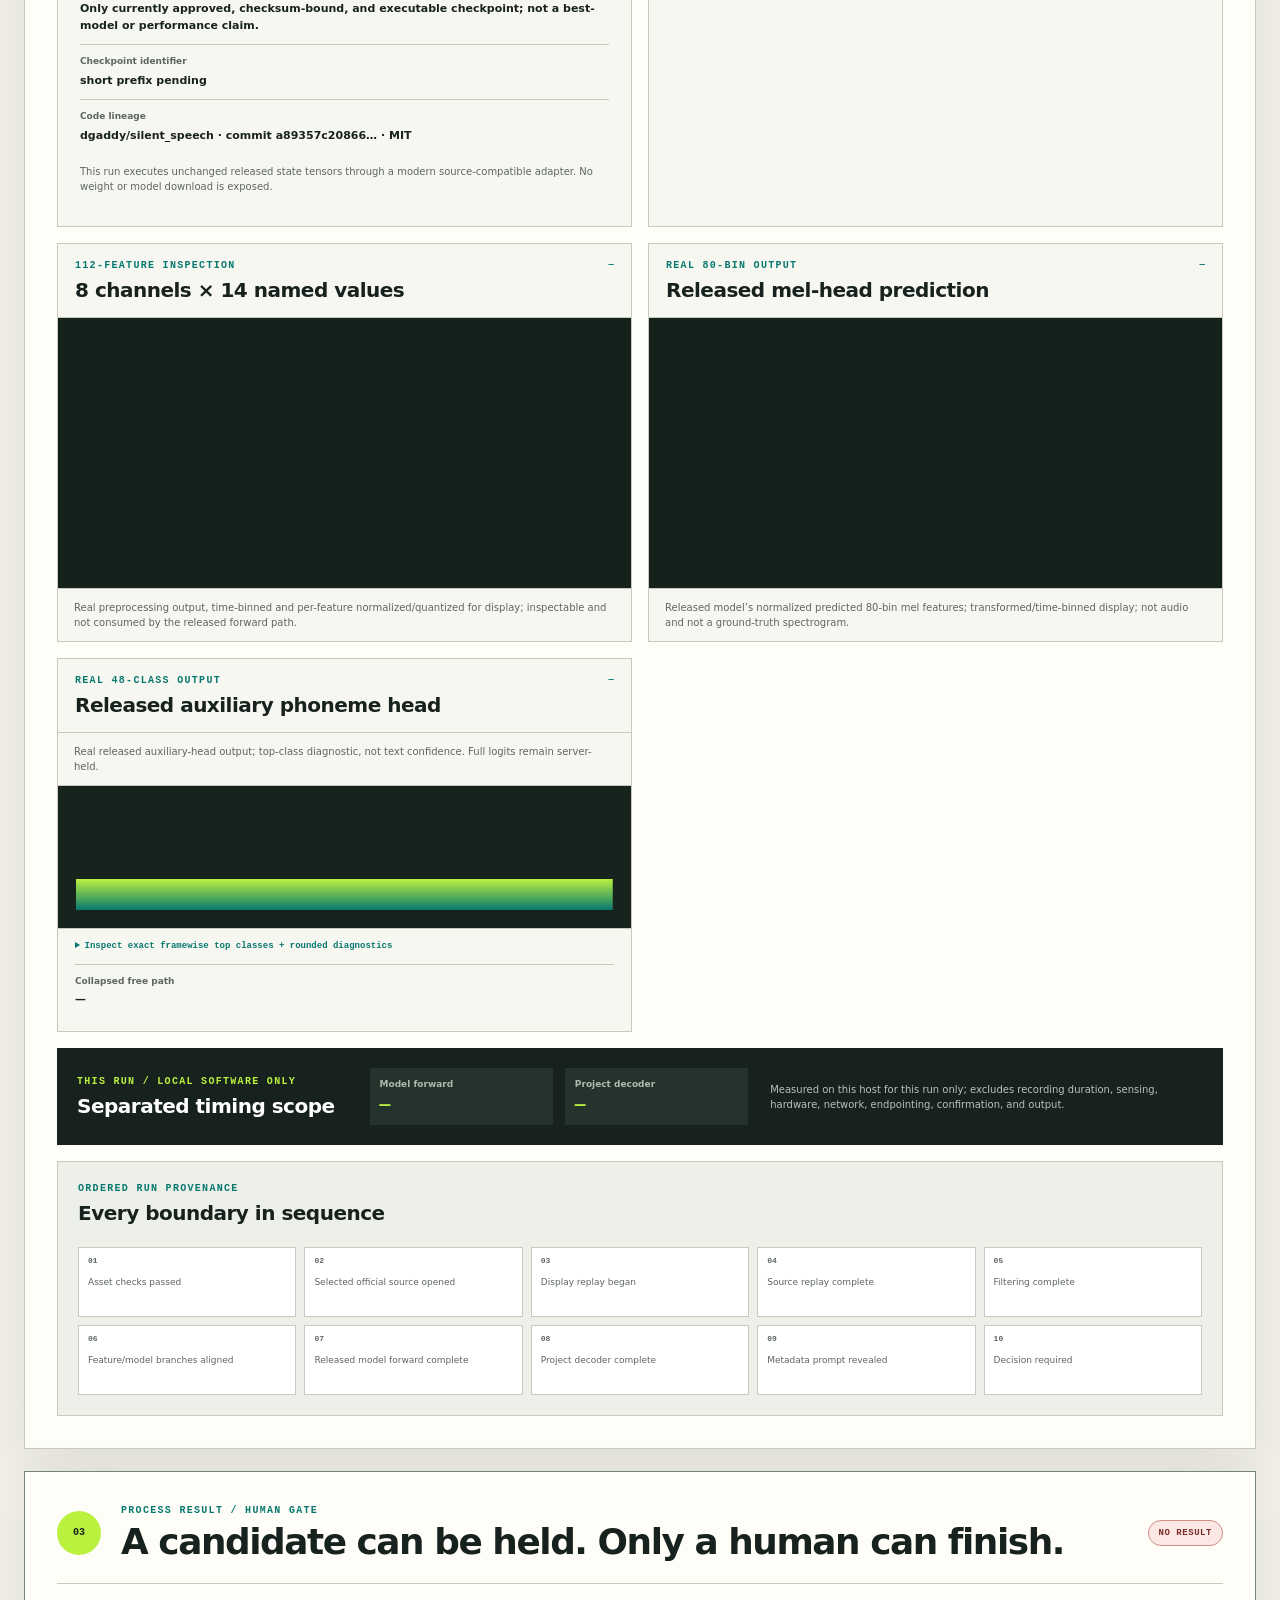
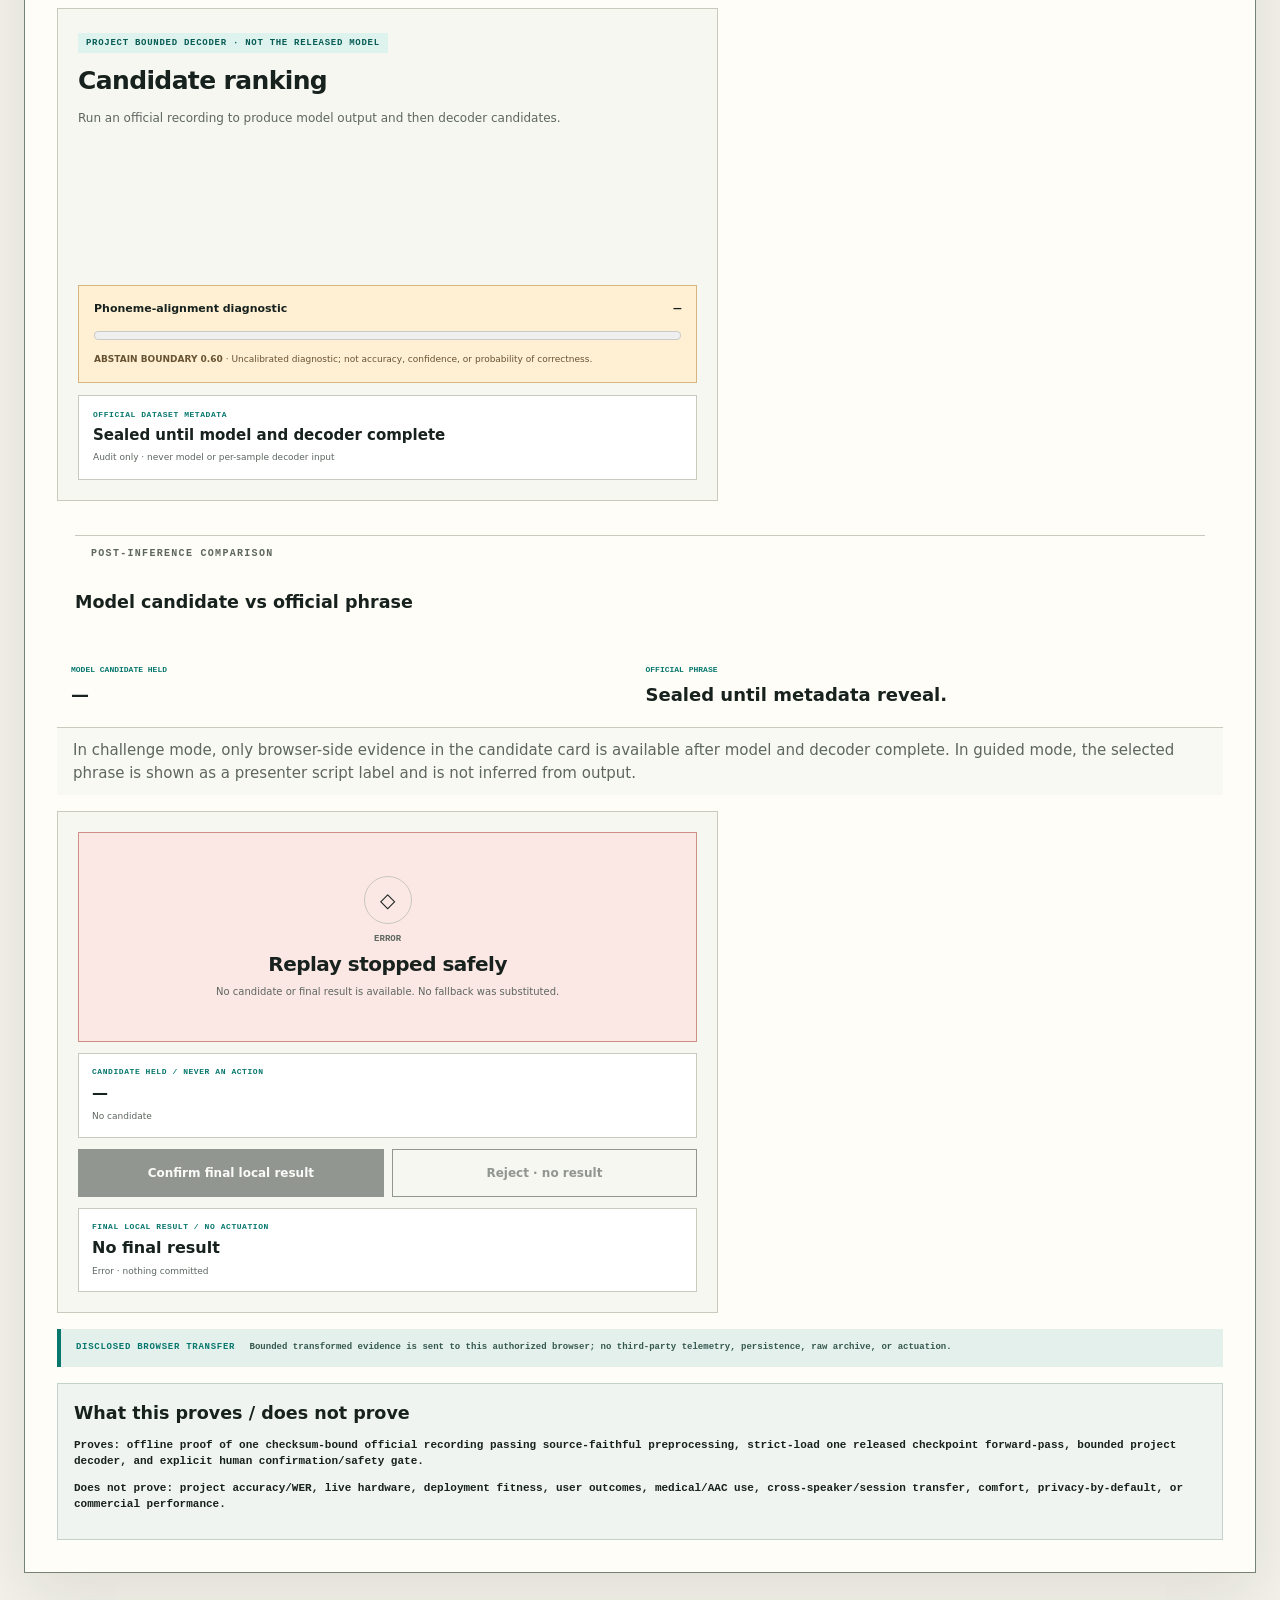
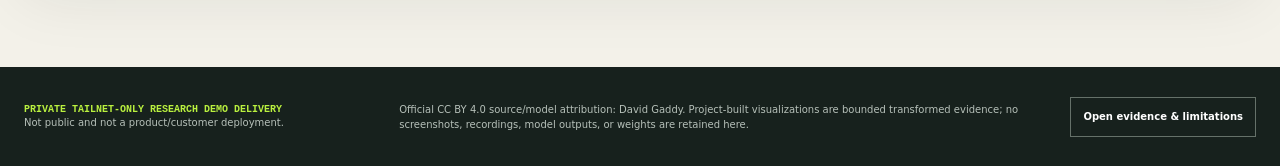
==== commit 32d1621d: "Merge d375d404524b8ca2f14eb641889585a7e912704c into 03079623917592f89d676cc73e19c5930558097e" ====
--- a/realtime/client/index.html
+++ b/realtime/client/index.html
@@ -132,7 +132,7 @@
         <article class="evidence-card model-card">
           <p class="model-one">EXECUTED MODEL 1 OF 1</p>
           <h3>David Gaddy transduction checkpoint</h3>
-          <dl><div><dt>Identity</dt><dd>Voicing Silent Speech Models · DOI 10.5281/zenodo.6747411 · CC BY 4.0</dd></div><div><dt>Architecture</dt><dd>3 residual blocks · 6 Transformer layers · width 768 · 8 heads</dd></div><div><dt>Parameters</dt><dd>54,187,136 · strict load</dd></div><div><dt>Checkpoint identifier</dt><dd id="model-fingerprint">short prefix pending</dd></div><div><dt>Code lineage</dt><dd>dgaddy/silent_speech · commit a89357c20866… · MIT</dd></div></dl>
+          <dl><div><dt>Identity</dt><dd>Voicing Silent Speech Models · DOI 10.5281/zenodo.6747411 · CC BY 4.0</dd></div><div><dt>Architecture</dt><dd>3 residual blocks · 6 Transformer layers · width 768 · 8 heads</dd></div><div><dt>Parameters</dt><dd>54,187,136 · strict load</dd></div><div><dt>Selection boundary</dt><dd id="model-selection-boundary">Only currently approved, checksum-bound, and executable checkpoint; not a best-model or performance claim.</dd></div><div><dt>Checkpoint identifier</dt><dd id="model-fingerprint">short prefix pending</dd></div><div><dt>Code lineage</dt><dd>dgaddy/silent_speech · commit a89357c20866… · MIT</dd></div></dl>
           <p>This run executes unchanged released state tensors through a modern source-compatible adapter. No weight or model download is exposed.</p>
         </article>
 
@@ -219,10 +219,11 @@
 
   <section id="evidence-drawer" class="drawer" aria-labelledby="drawer-title" hidden>
     <div class="drawer-head"><div><p class="eyebrow">DILIGENCE DRAWER</p><h2 id="drawer-title">What executed—and what did not.</h2></div><button id="close-evidence" type="button">Close evidence drawer</button></div>
-    <div class="drawer-tabs" role="tablist" aria-label="Evidence sections"><button role="tab" aria-selected="true" aria-controls="drawer-executed" id="tab-executed">What executed</button><button role="tab" aria-selected="false" aria-controls="drawer-registry" id="tab-registry">Evidence-only registry</button><button role="tab" aria-selected="false" aria-controls="drawer-claims" id="tab-claims">Claims / limitations</button><button role="tab" aria-selected="false" aria-controls="drawer-rights" id="tab-rights">Sources / rights</button></div>
+    <div class="drawer-tabs" role="tablist" aria-label="Evidence sections"><button role="tab" aria-selected="true" aria-controls="drawer-executed" id="tab-executed">What executed</button><button role="tab" aria-selected="false" aria-controls="drawer-registry" id="tab-registry">Model readiness</button><button role="tab" aria-selected="false" aria-controls="drawer-plan" id="tab-plan">Next proof plan</button><button role="tab" aria-selected="false" aria-controls="drawer-claims" id="tab-claims">Claims / limitations</button><button role="tab" aria-selected="false" aria-controls="drawer-rights" id="tab-rights">Sources / rights</button></div>
     <div id="drawer-executed" role="tabpanel" aria-labelledby="tab-executed"><h3>One selected source. One strict-loaded checkpoint.</h3><p>The active run verifies one frozen official recording, applies context-aware preprocessing, executes the released 80-bin and 48-class heads, then runs a separately labelled project algorithm and human gate.</p><dl id="active-provenance"><div><dt>Active run</dt><dd>No run yet</dd></div></dl></div>
-    <div id="drawer-registry" role="tabpanel" aria-labelledby="tab-registry" hidden><h3>Research context is not execution.</h3><p>Every evidence-only row is marked <strong>NOT EXECUTED HERE</strong>.</p><div id="model-registry" class="registry"><p>Loading evidence-only registry…</p></div></div>
-    <div id="drawer-claims" role="tabpanel" aria-labelledby="tab-claims" hidden><h3>Proof stops at artifact execution.</h3><ul><li>No live hardware or new participant capture</li><li>No project accuracy, WER, representative evaluation, or open-vocabulary claim</li><li>Official source scope is single-speaker English research data</li><li>No cross-speaker/session, customer, medical/AAC, safety, comfort, privacy, or production evidence</li><li>No paper or external metric transfers to this project</li></ul></div>
+    <div id="drawer-registry" role="tabpanel" aria-labelledby="tab-registry" hidden><h3>Research context is not execution.</h3><p>The Gaddy transduction checkpoint is the <strong>only currently approved, checksum-bound, and executable checkpoint</strong>. That is artifact readiness—not a best-model, accuracy, state-of-the-art, or product claim. Every other row is marked <strong>NOT EXECUTED HERE</strong> and names its incompatible role, modality, task, metric, and missing readiness gates.</p><div id="model-registry" class="registry"><p>Loading evidence-only readiness matrix…</p></div></div>
+    <div id="drawer-plan" role="tabpanel" aria-labelledby="tab-plan" hidden><h3>Pre-register stronger software evidence before adding samples.</h3><p id="evaluation-plan-status"><strong>PROTOCOL ONLY · NO RESULTS</strong></p><dl id="evaluation-plan"><div><dt>Purpose</dt><dd>Loading the no-result evaluation plan…</dd></div></dl><p class="plan-boundary">No new recording has been selected or executed by this plan. Downloads, training, additional checkpoints, performance metrics, and deployment require separate approval.</p></div>
+    <div id="drawer-claims" role="tabpanel" aria-labelledby="tab-claims" hidden><h3>Proof stops at artifact execution.</h3><ul><li>No live hardware or new participant capture</li><li>No project accuracy, WER, representative evaluation, or open-vocabulary claim</li><li>Official source scope is single-speaker English research data</li><li>No cross-speaker/session, customer, medical/AAC, safety, comfort, privacy, or production evidence</li><li>No paper or external metric transfers to this project</li><li>More components or replay cards do not widen these claims</li></ul></div>
     <div id="drawer-rights" role="tabpanel" aria-labelledby="tab-rights" hidden><h3>Text-only source and rights record</h3><dl><div><dt>Recorded source</dt><dd>Silent Speech EMG v1.0 · David Gaddy / UC Berkeley · DOI 10.5281/zenodo.4064409 · CC BY 4.0</dd></div><div><dt>Executed checkpoint</dt><dd>Voicing Silent Speech Models · David Gaddy · DOI 10.5281/zenodo.6747411 · CC BY 4.0</dd></div><div><dt>Adapted code</dt><dd>dgaddy/silent_speech · commit a89357c20866… · MIT</dd></div><div><dt>Pronunciation dependency</dt><dd>cmudict Python package 1.0.32: GPL-3.0-or-later; CMU dictionary data: separate CMU redistribution notice.</dd></div></dl></div>
   </section>
 
--- a/realtime/client/styles.css
+++ b/realtime/client/styles.css
@@ -252,7 +252,7 @@
 .drawer-head { display: flex; align-items: start; justify-content: space-between; gap: 25px; padding-bottom: 20px; border-bottom: 1px solid var(--line); }
 .drawer-head h2 { margin: 5px 0 0; font-size: 34px; line-height: 1; letter-spacing: -.04em; }
 .drawer-head button, .drawer-tabs button, footer button { min-height: 40px; padding: 8px 12px; color: var(--ink); background: transparent; border: 1px solid var(--line); font-size: 10px; font-weight: 800; }
-.drawer-tabs { display: grid; grid-template-columns: repeat(4, 1fr); margin: 20px 0; }
+.drawer-tabs { display: grid; grid-template-columns: repeat(5, 1fr); margin: 20px 0; }
 .drawer-tabs button[aria-selected="true"] { color: white; background: var(--ink); }
 .drawer [role="tabpanel"] { padding: 20px; background: #f2f3ec; border: 1px solid var(--line); }
 .drawer [role="tabpanel"] > p, .drawer [role="tabpanel"] li { color: #465149; font-size: 12px; line-height: 1.6; }
@@ -262,6 +262,12 @@
 .registry article b, .registry article span, .registry article p { display: block; }
 .registry article span { margin-top: 5px; color: var(--amber); font: 850 9px ui-monospace, SFMono-Regular, Consolas, monospace; }
 .registry article p { margin: 7px 0 0; color: var(--muted); font-size: 10px; }
+.registry article dl { display: grid; grid-template-columns: repeat(2, minmax(0, 1fr)); gap: 7px 14px; margin-top: 12px; padding-top: 10px; border-top: 1px solid var(--line); }
+.registry article dl div { padding: 0; border: 0; }
+.registry article dt { color: var(--muted); font: 800 8px/1.35 ui-monospace, SFMono-Regular, Consolas, monospace; text-transform: uppercase; }
+.registry article dd { margin-top: 3px; font-size: 10px; }
+.registry-readiness { color: var(--evidence) !important; font-weight: 800; }
+.plan-boundary { margin-top: 16px; padding: 11px; background: var(--amber-soft); border-left: 3px solid var(--amber); }
 footer { display: grid; grid-template-columns: .7fr 1.3fr auto; align-items: center; gap: 30px; padding: 30px max(24px, calc((100vw - 1580px) / 2)); color: white; background: var(--ink); }
 footer div strong, footer div span { display: block; }
 footer strong { color: var(--signal); font: 800 10px ui-monospace, SFMono-Regular, Consolas, monospace; }
